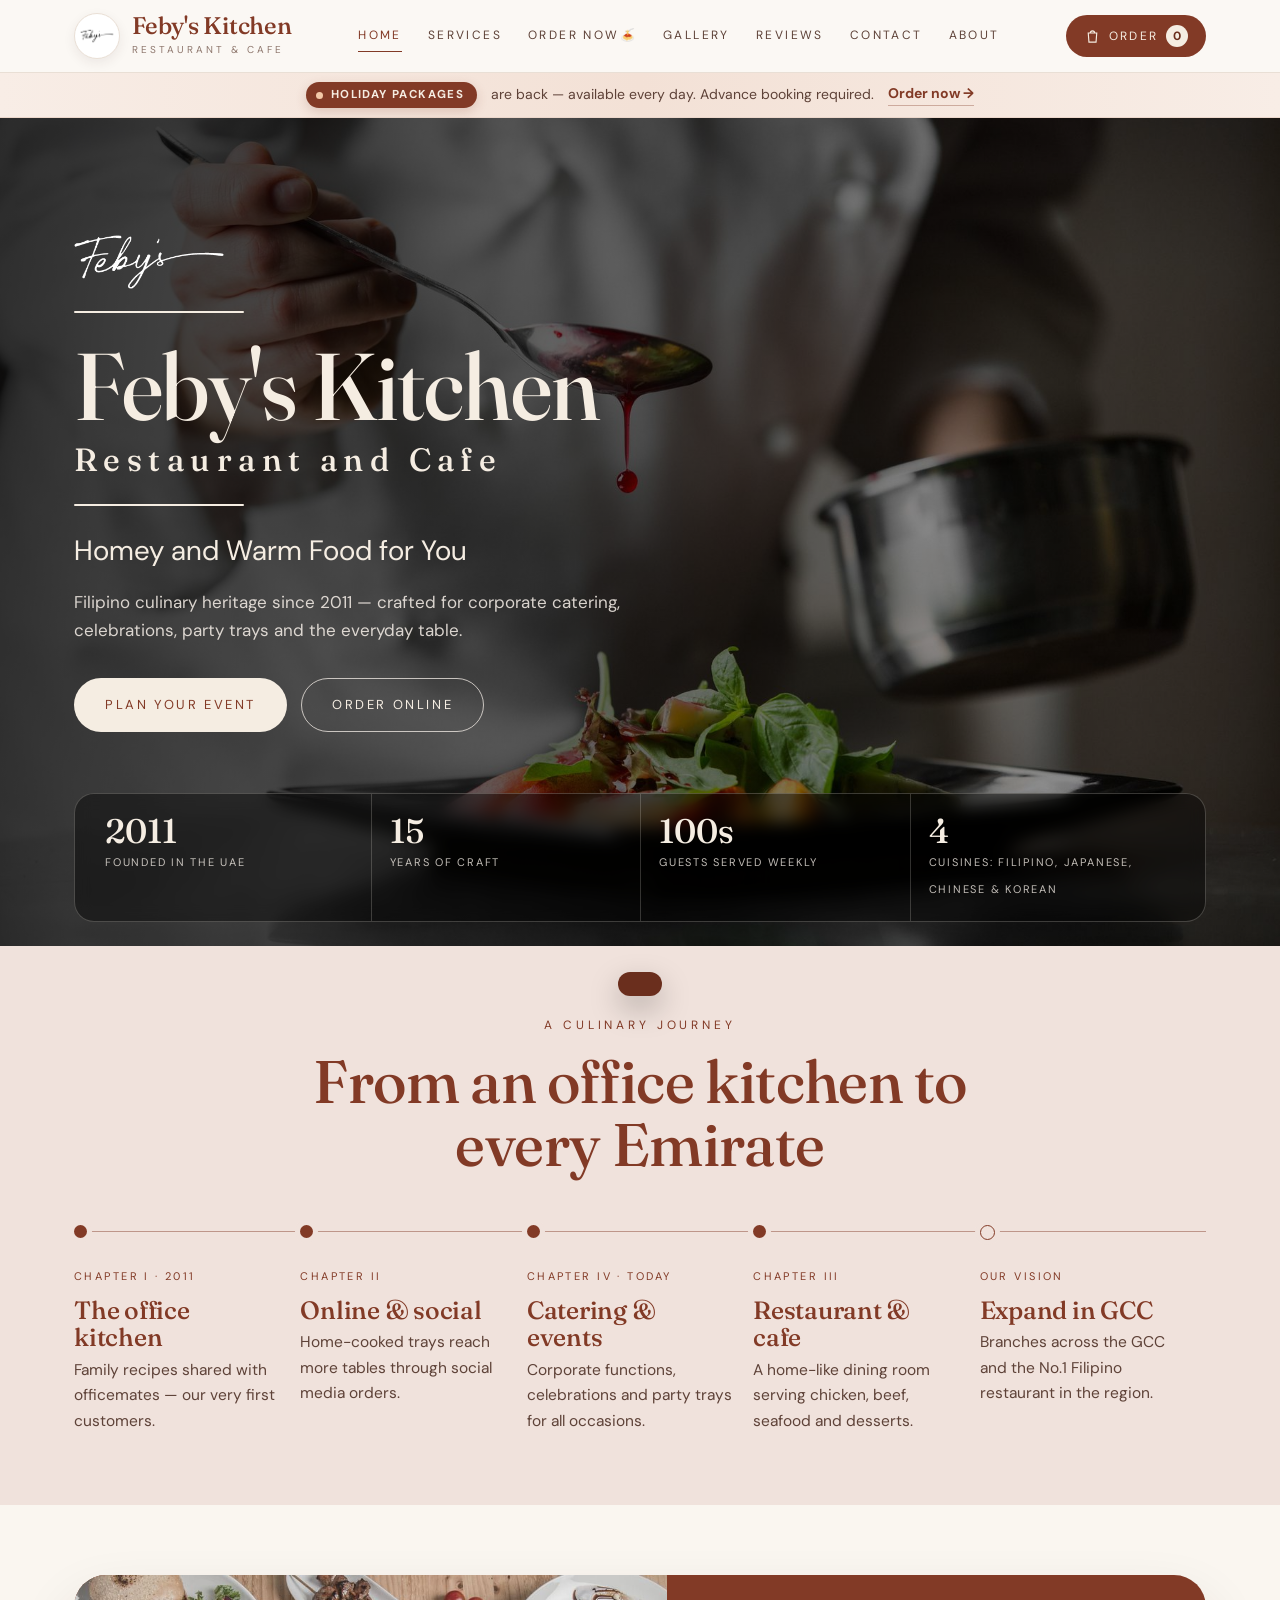
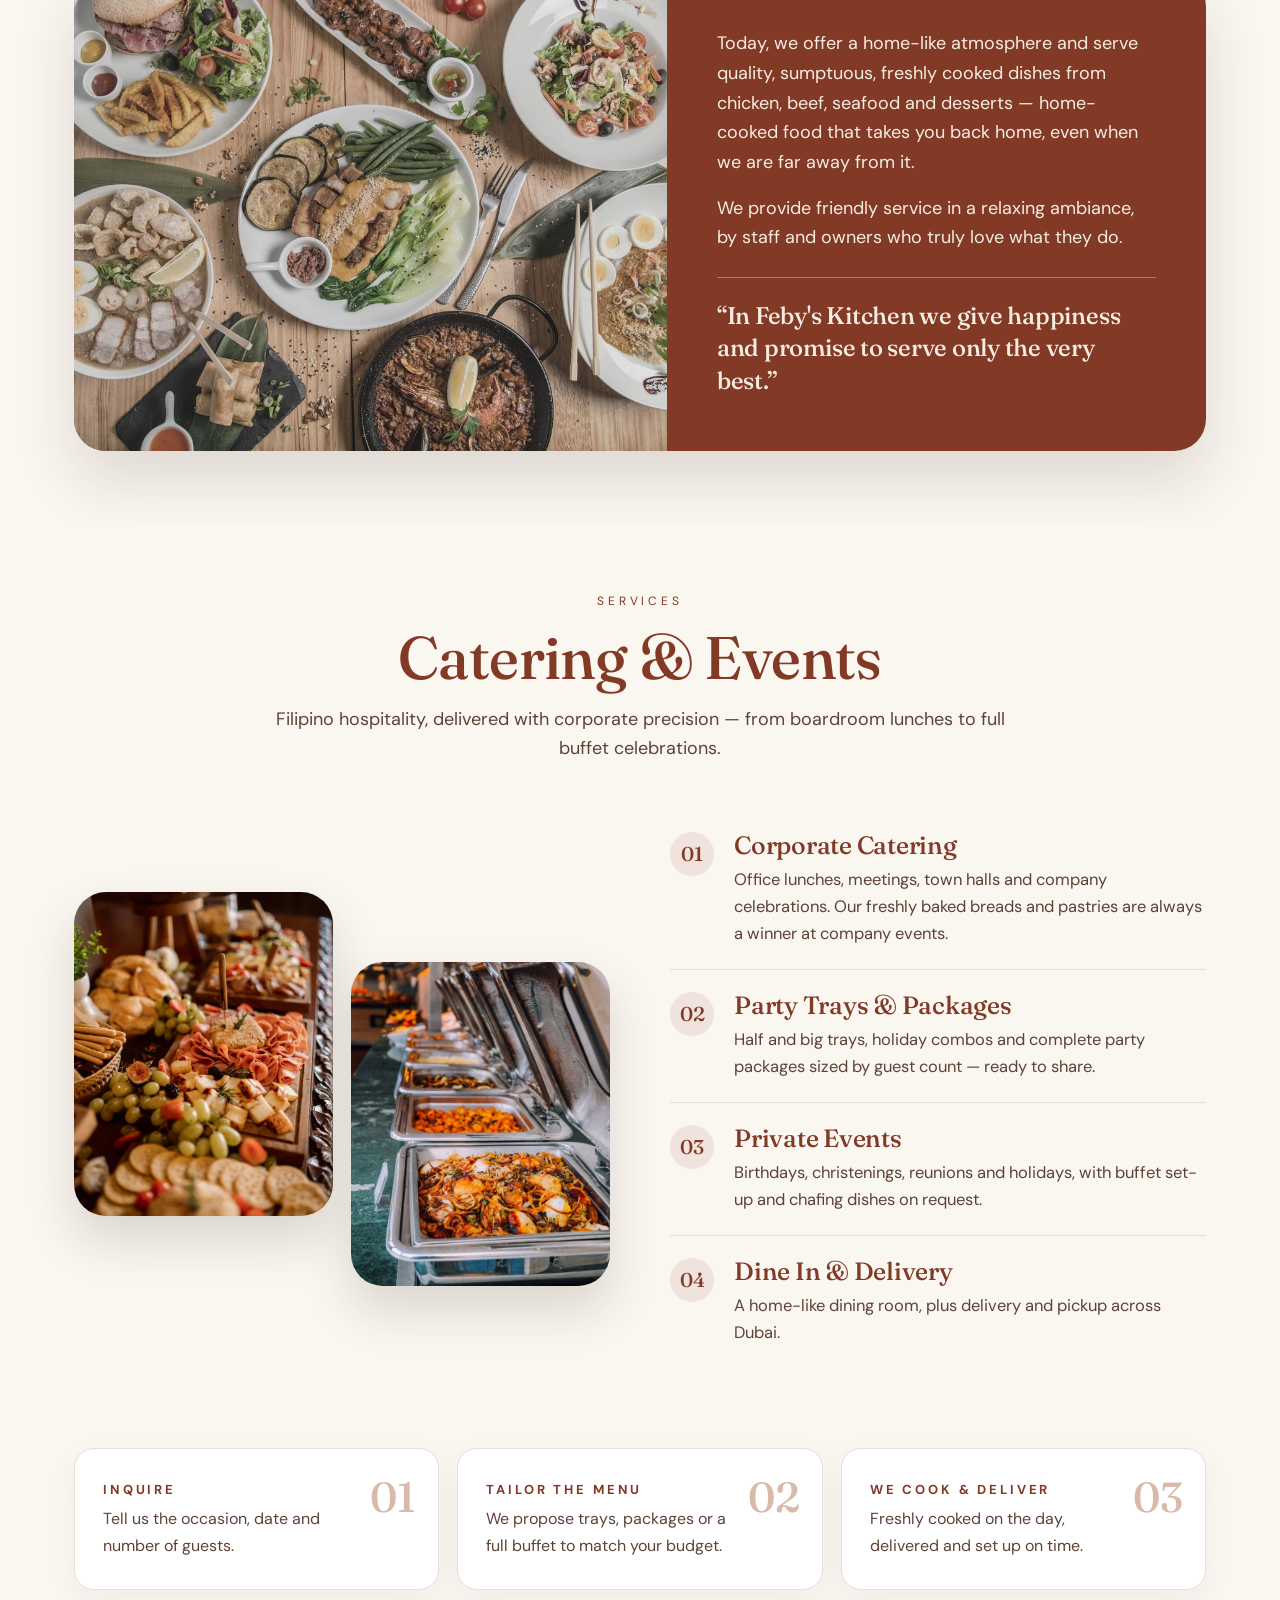
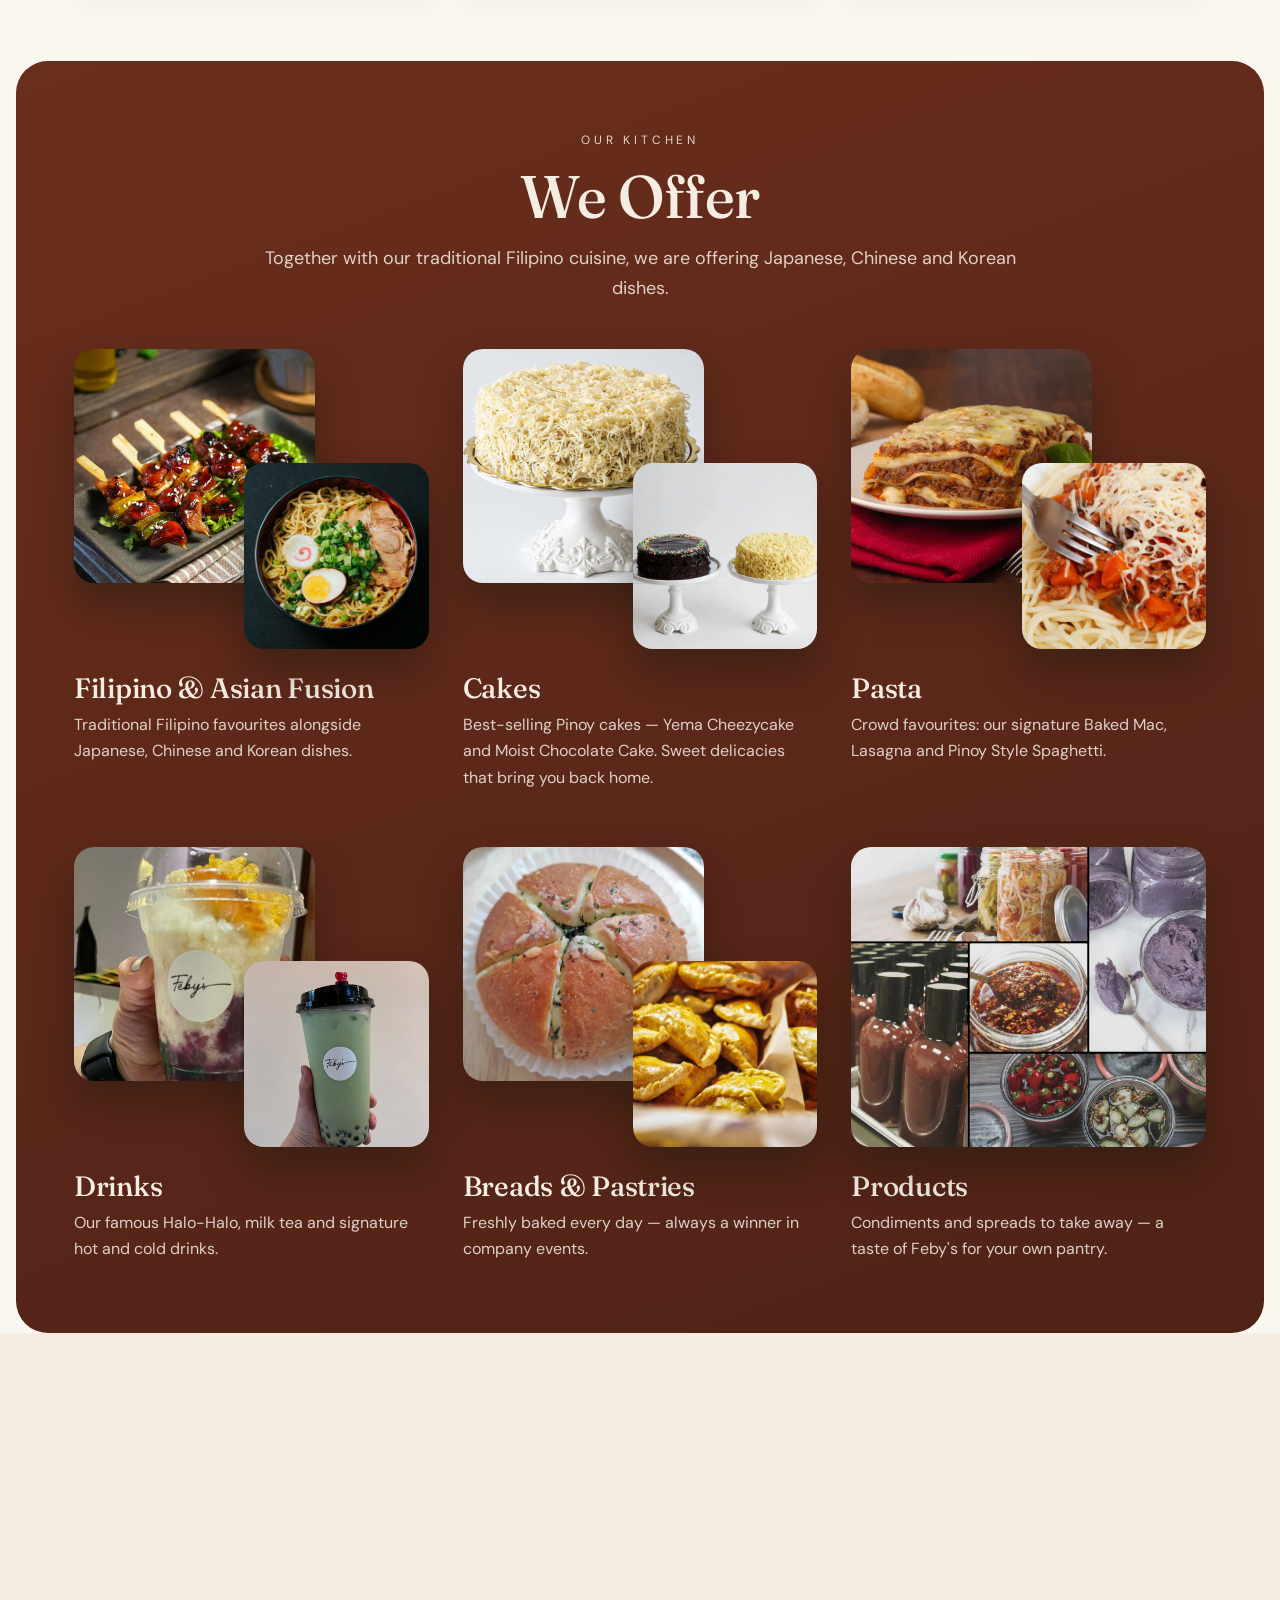
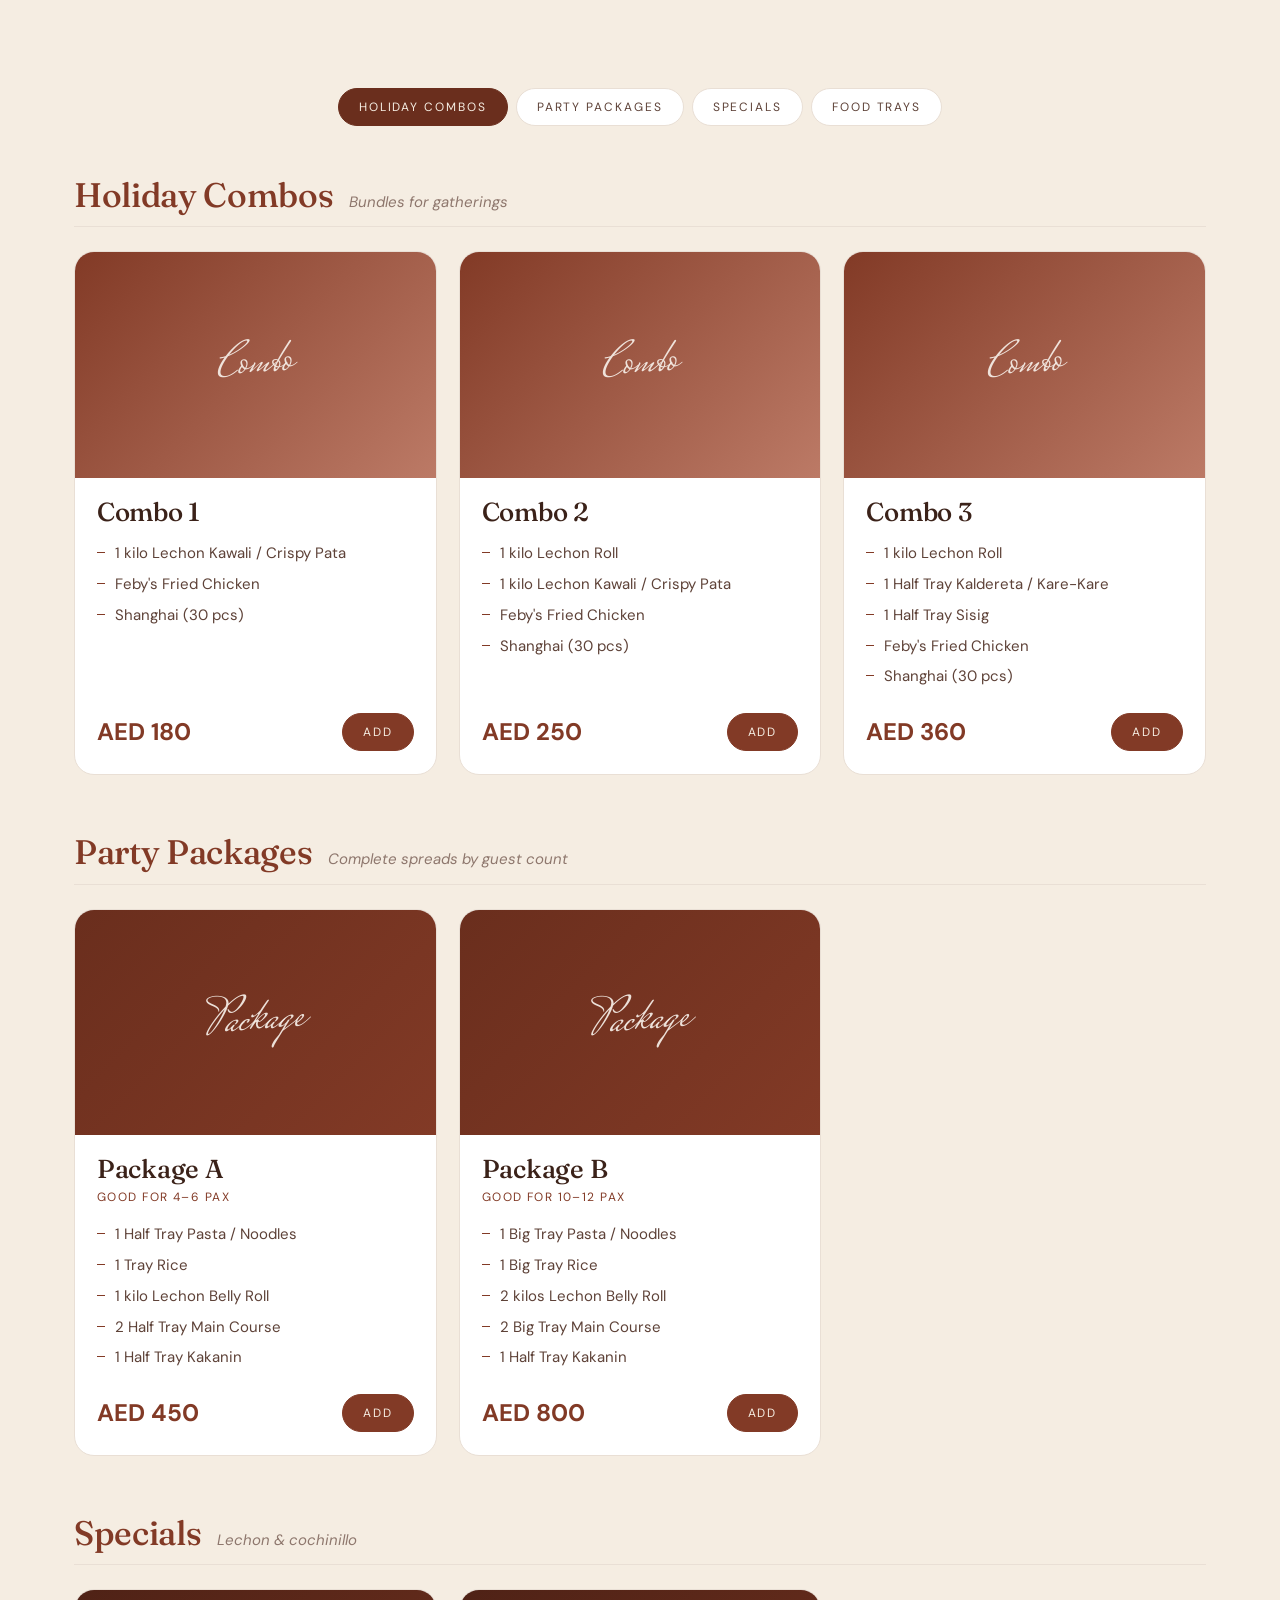
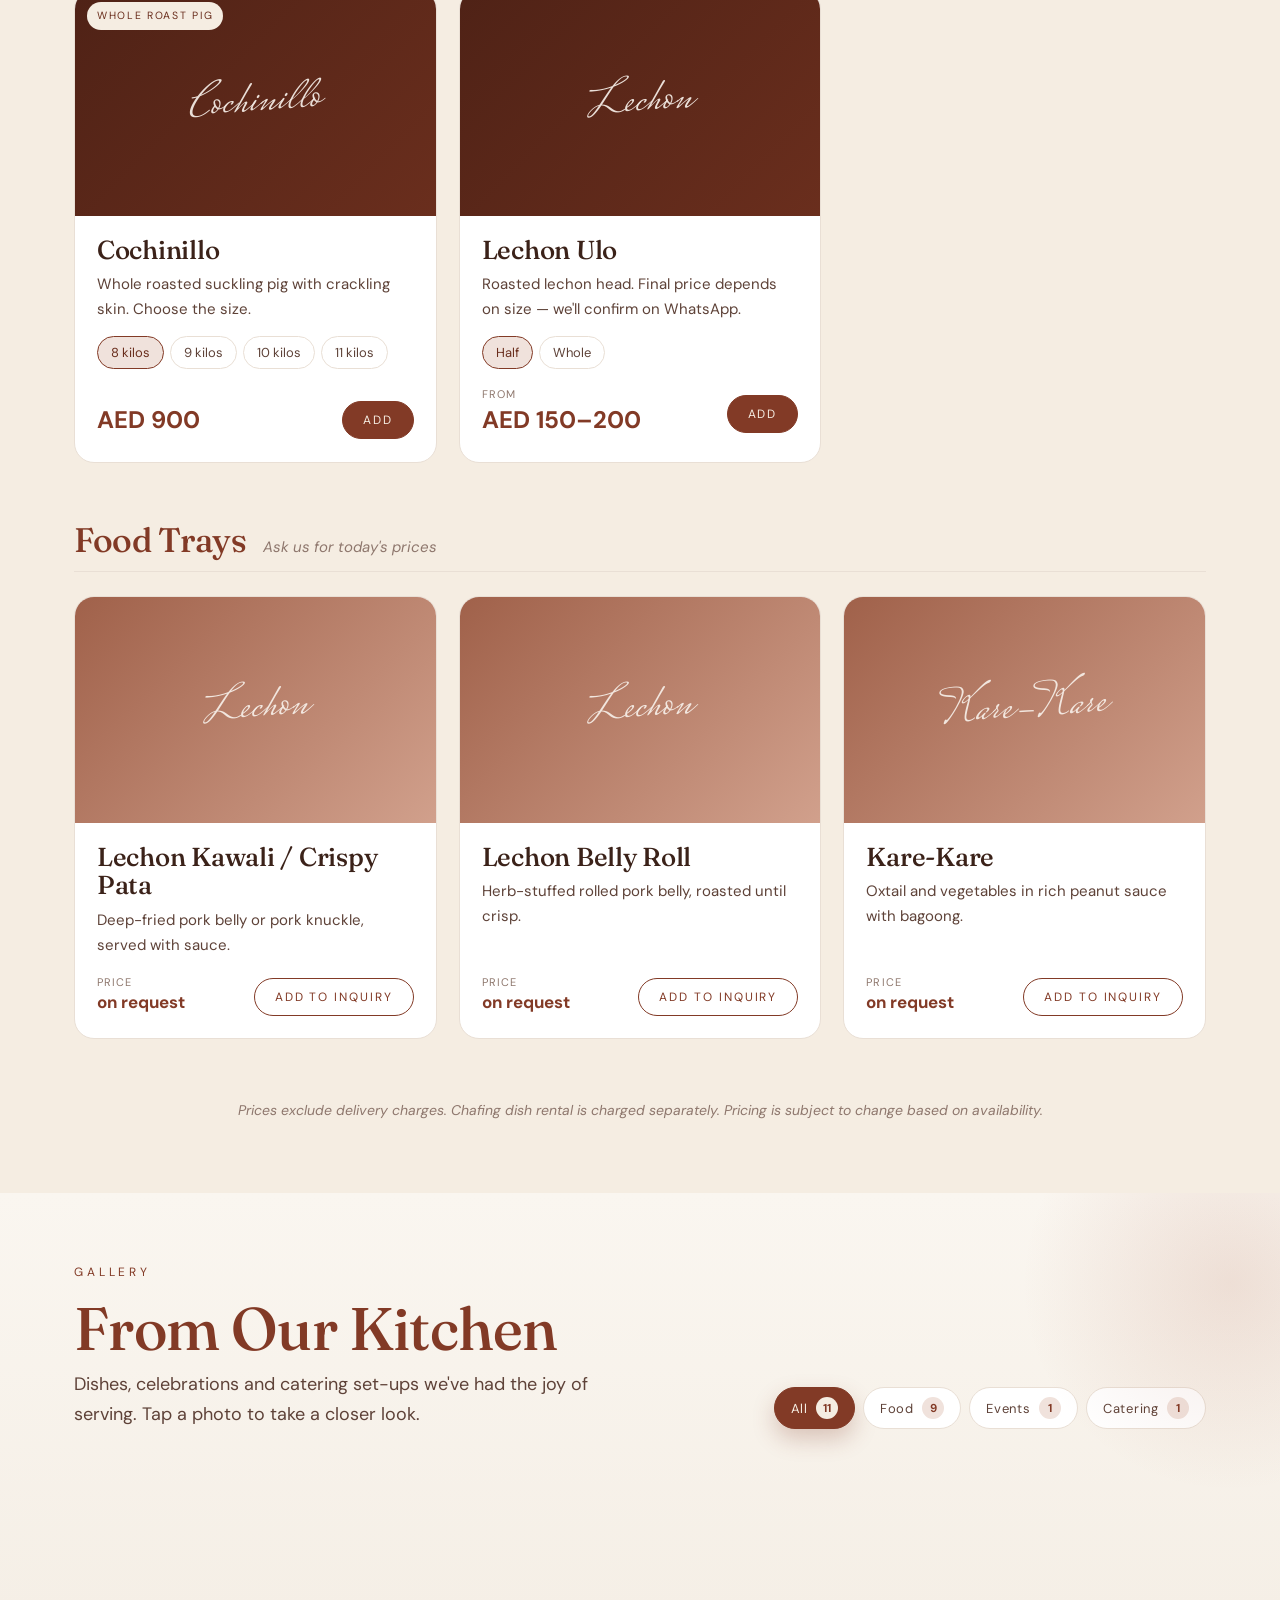
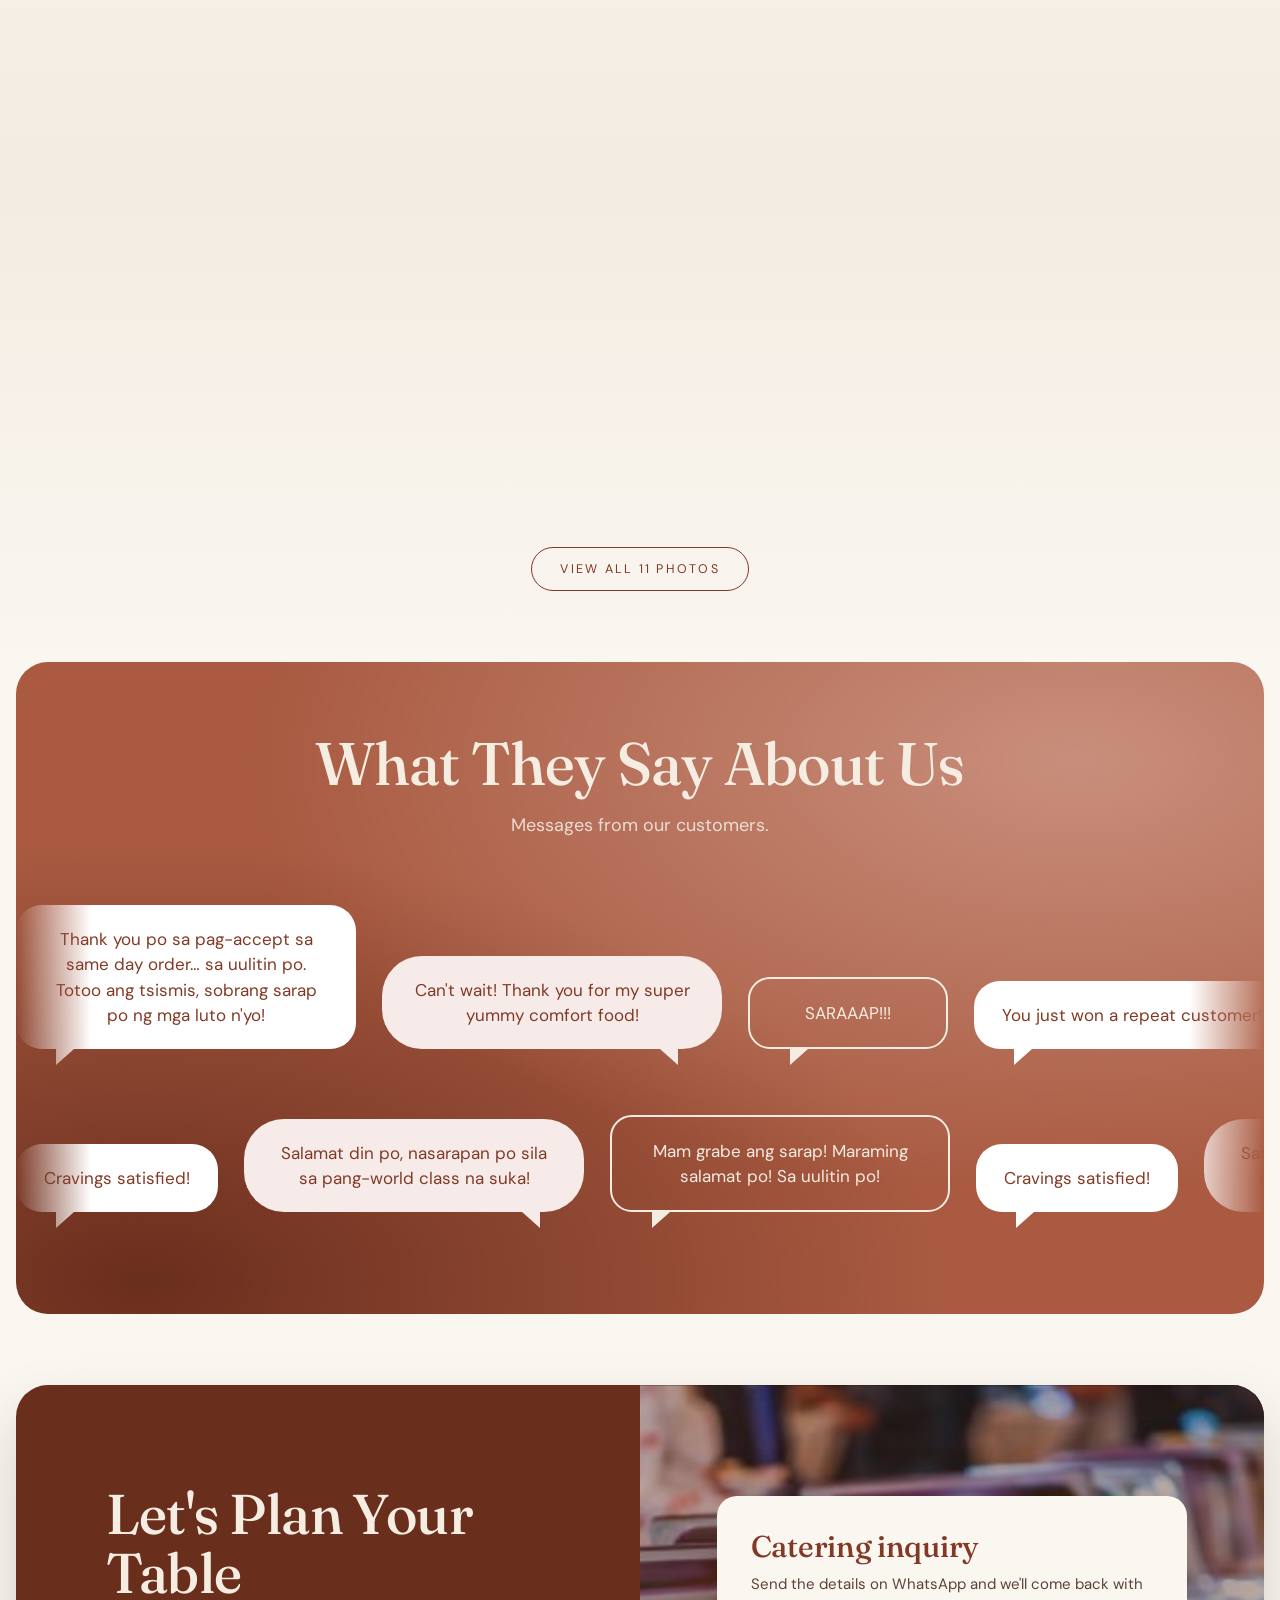
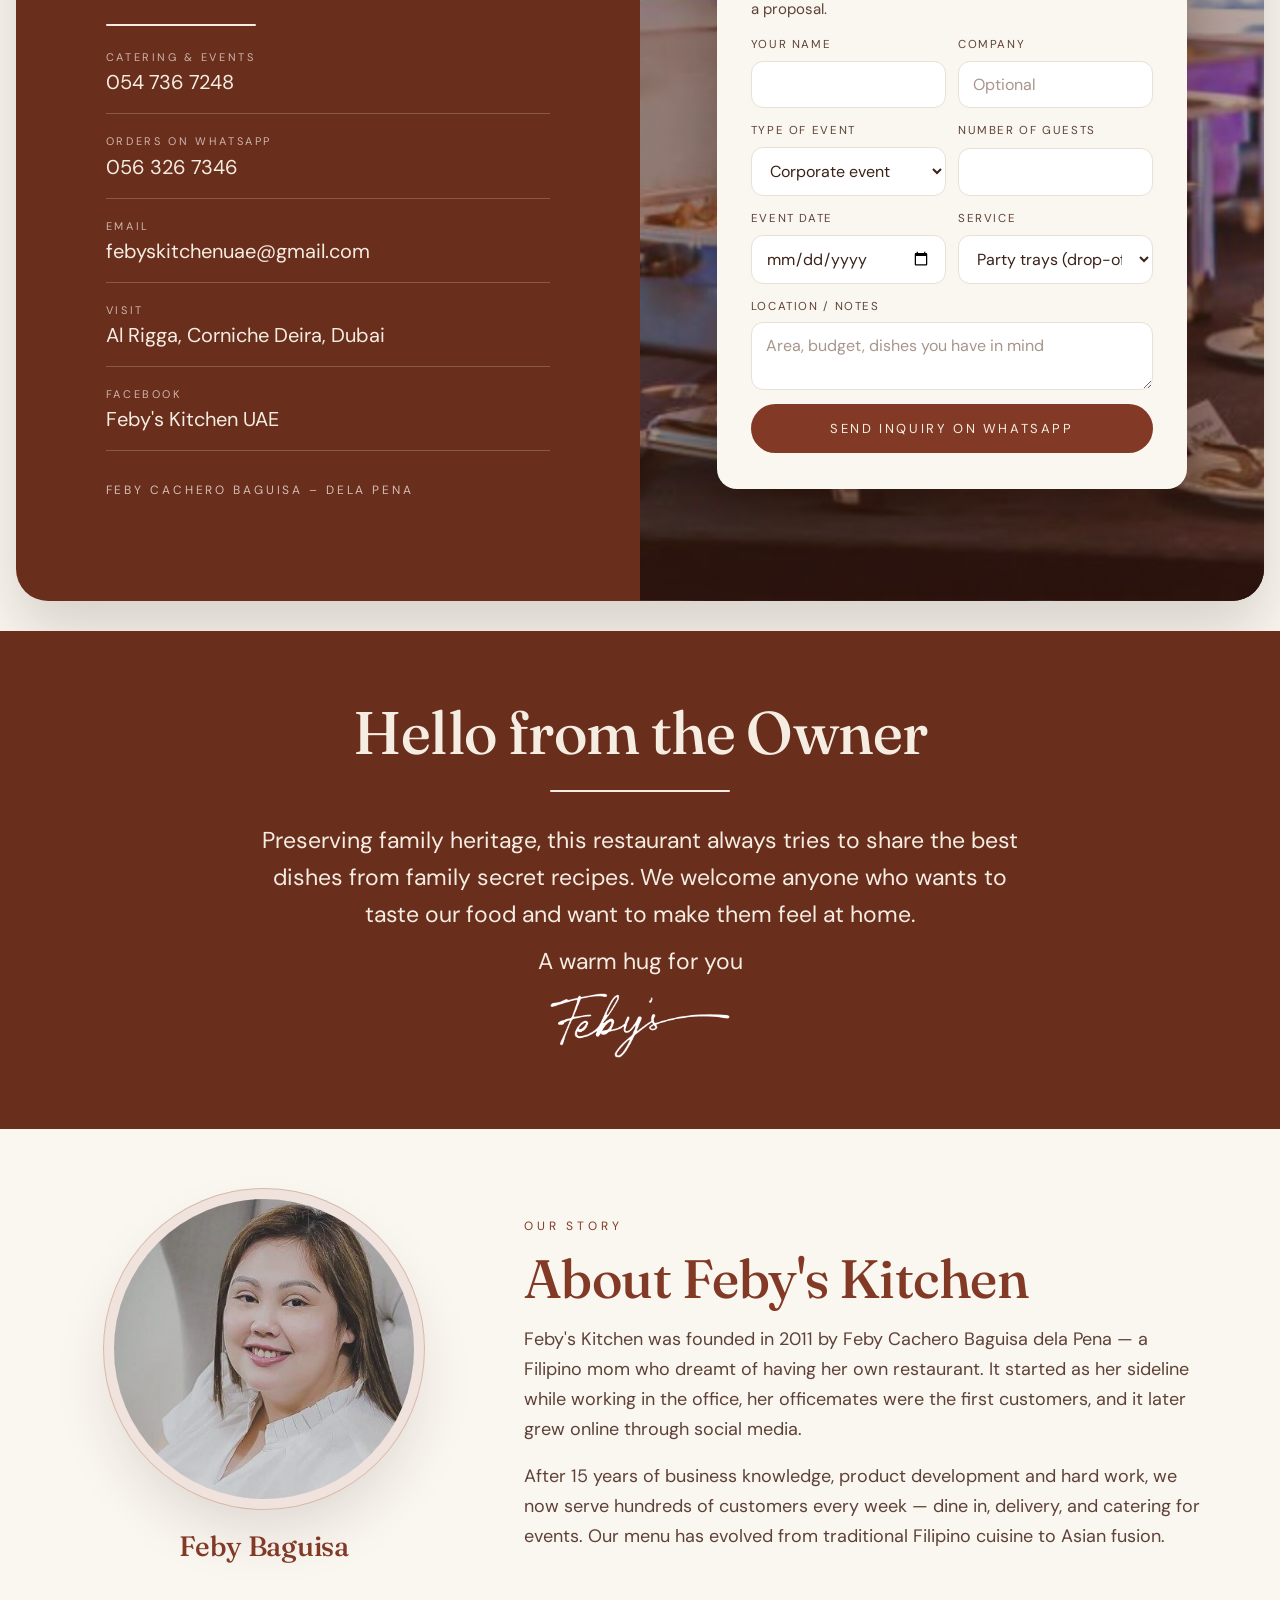
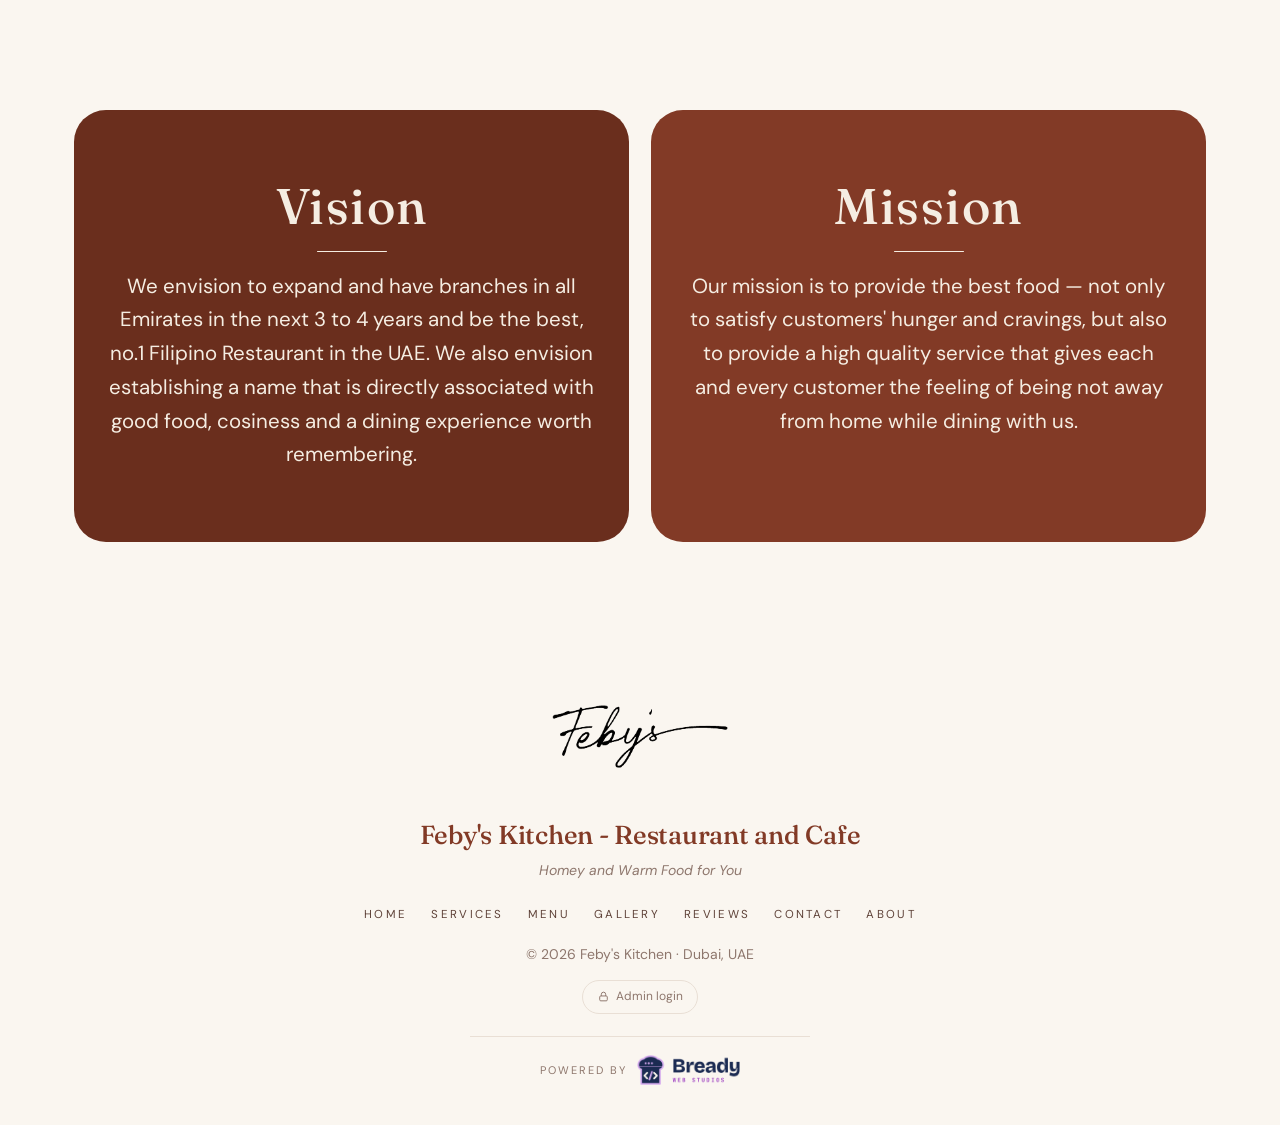
==== index.html @ 4153440d "Admin: WhatsApp numbers card — set where orders and catering inquiries are sent (with Test buttons) " ====
<!doctype html>
<html lang="en">
<head>
<meta charset="utf-8">
<meta name="viewport" content="width=device-width, initial-scale=1">
<meta name="color-scheme" content="only light">
<meta name="theme-color" content="#823a26">
<title>Feby's Kitchen - Restaurant and Cafe · Filipino Catering, Party Trays &amp; Events</title>
<meta name="description" content="Feby's Kitchen - Restaurant and Cafe, Dubai — Filipino cuisine since 2011. Corporate catering, party trays and events, cakes, pastries and drinks. Order online through WhatsApp.">
<link rel="preconnect" href="https://fonts.googleapis.com">
<link rel="preconnect" href="https://fonts.gstatic.com" crossorigin>
<link href="https://fonts.googleapis.com/css2?family=Fraunces:ital,opsz,wght@0,9..144,400;0,9..144,500;0,9..144,600;1,9..144,500&family=DM+Sans:ital,wght@0,400;0,500;0,700;1,400&family=Mrs+Saint+Delafield&display=swap" rel="stylesheet">
<link rel="stylesheet" href="styles.css">
<!-- Site switch: turn "Under construction" on/off in site-config.js -->
<script src="site-config.js"></script>
<script>
(function(){
  var cfg = window.FEBYS_SITE || {}, key = "febys_preview";
  try{
    var q = new URLSearchParams(location.search).get("preview");
    if(q && q === cfg.PREVIEW_KEY) sessionStorage.setItem(key, "1");
    if(q === "off") sessionStorage.removeItem(key);
    var preview = sessionStorage.getItem(key) === "1";
  }catch(e){ var preview = false; }
  if(cfg.UNDER_CONSTRUCTION && !preview){
    document.documentElement.style.visibility = "hidden";
    location.replace("construction.html");
  }
})();
</script>
</head>
<body>

<header id="hdr">
  <div class="wrap nav">
    <a class="brand" href="#home" aria-label="Feby's — home">
      <img class="mark" src="media/logo.jpg" alt="">
      <div><b>Feby's Kitchen</b><small>Restaurant &amp; Cafe</small></div>
    </a>
    <nav class="nav-links" id="navLinks" aria-label="Main">
      <a href="#home">Home</a>
      <a href="#services">Services</a> 
      <a href="#order">Order Now🍝</a>
      <a href="#gallery">Gallery</a>
      <a href="#reviews">Reviews</a>
      <a href="#contact">Contact</a>
      <a href="#about">About</a>
    </nav>
    <div class="nav-end">
      <button class="cart-btn" id="openCart" aria-label="Open your order">
        <svg width="17" height="17" viewBox="0 0 24 24" fill="none" stroke="currentColor" stroke-width="1.6"><path d="M6 7h12l-1 13H7L6 7Z"/><path d="M9 7a3 3 0 0 1 6 0"/></svg>
        <span class="lbl">Order</span> <span class="count" id="cartCount">0</span>
      </button>
      <button class="burger" id="burger" aria-label="Menu" aria-expanded="false"><span></span><span></span></button>
    </div>
  </div>
</header>

<div class="notice" id="notice">
  <div class="wrap">
    <b class="n-tag"><i aria-hidden="true"></i><span id="noticeTitle">Holiday Packages</span></b>
    <span class="n-text" id="noticeText">are back — available every day. Advance booking required.</span>
    <a class="n-link" href="#order">Order now <span aria-hidden="true">→</span></a>
  </div>
</div>

<!-- ============ HOME ============ -->
<section class="hero" id="home">
  <div class="hero-photo" aria-hidden="true">
    <video class="hero-video" autoplay muted loop playsinline preload="metadata" poster="media/hero-chef.jpg" tabindex="-1">
      <source src="media/1023-optimized.mp4" type="video/mp4">
    </video>
  </div>
  <div class="wrap hero-in">
    <img class="hero-logo reveal" src="media/logo-cream-trim.png" alt="Feby's logo" width="1077" height="388">
    <span class="rule reveal"></span>
    <h1 class="reveal">Feby's Kitchen<span class="hero-title-sub">Restaurant and Cafe</span></h1>
    <span class="rule reveal"></span>
    <p class="tagline reveal">Homey and Warm Food for You</p>
    <p class="hero-sub reveal">Filipino culinary heritage since 2011 — crafted for corporate catering, celebrations, party trays and the everyday table.</p>
    <div class="hero-cta reveal">
      <a class="btn btn-cream" href="#plan">Plan your event</a>
      <a class="btn btn-line" href="#order">Order online</a>
    </div>
  </div>
  <div class="hero-strip">
    <div class="wrap strip-in">
      <div><b>2011</b><span>Founded in the UAE</span></div>
      <div><b>15</b><span>Years of craft</span></div>
      <div><b>100s</b><span>Guests served weekly</span></div>
      <div><b>4</b><span>Cuisines: Filipino, Japanese, Chinese &amp; Korean</span></div>
    </div>
  </div>
</section>

<div class="journey">
  <div class="wrap">
    <div class="sec-head reveal"><div class="eyebrow">A culinary journey</div><h2 class="display dark">From an office kitchen to every Emirate</h2></div>
    <ol class="timeline">
      <li class="reveal"><span>Chapter I · 2011</span><h3>The office kitchen</h3><p>Family recipes shared with officemates — our very first customers.</p></li>
      <li class="reveal"><span>Chapter II</span><h3>Online &amp; social</h3><p>Home-cooked trays reach more tables through social media orders.</p></li>
      <li class="reveal"><span>Chapter IV · Today</span><h3>Catering &amp; events</h3><p>Corporate functions, celebrations and party trays for all occasions.</p></li>
      <li class="reveal"><span>Chapter III</span><h3>Restaurant &amp; cafe</h3><p>A home-like dining room serving chicken, beef, seafood and desserts.</p></li>      
      <li class="reveal next"><span>Our vision</span><h3>Expand in GCC</h3><p>Branches across the GCC and the No.1 Filipino restaurant in the region.</p></li>
    </ol>
  </div>
</div>

<div class="spread">
  <div class="wrap spread-grid">
    <img class="reveal" src="media/spread.jpg" alt="A table of Feby's dishes" loading="lazy">
    <div class="reveal">
      <p>Today, we offer a home-like atmosphere and serve quality, sumptuous, freshly cooked dishes from chicken, beef, seafood and desserts — home-cooked food that takes you back home, even when we are far away from it.</p>
      <p>We provide friendly service in a relaxing ambiance, by staff and owners who truly love what they do.</p>
      <p class="promise">“In Feby's Kitchen we give happiness and promise to serve only the very best.”</p>
    </div>
  </div>
</div>

<!-- ============ SERVICES & MENU ============ -->
<section class="services" id="services">
  <div class="wrap">
    <div class="sec-head reveal"><div class="eyebrow">Services</div><h2 class="display dark">Catering &amp; Events</h2>
      <p>Filipino hospitality, delivered with corporate precision — from boardroom lunches to full buffet celebrations.</p></div>

    <div class="svc-feature">
      <div class="svc-photos reveal">
        <img src="media/grazing.jpg" alt="Grazing table set up for an event" loading="lazy">
        <img src="media/chafing.jpg" alt="Buffet line in chafing dishes" loading="lazy">
      </div>
      <div class="svc-list">
        <article class="reveal"><span>01</span><div><h3>Corporate Catering</h3><p>Office lunches, meetings, town halls and company celebrations. Our freshly baked breads and pastries are always a winner at company events.</p></div></article>
        <article class="reveal"><span>02</span><div><h3>Party Trays &amp; Packages</h3><p>Half and big trays, holiday combos and complete party packages sized by guest count — ready to share.</p></div></article>
        <article class="reveal"><span>03</span><div><h3>Private Events</h3><p>Birthdays, christenings, reunions and holidays, with buffet set-up and chafing dishes on request.</p></div></article>
        <article class="reveal"><span>04</span><div><h3>Dine In &amp; Delivery</h3><p>A home-like dining room, plus delivery and pickup across Dubai.</p></div></article>
      </div>
    </div>

    <ol class="steps reveal" aria-label="How catering works">
      <li><b>Inquire</b><span>Tell us the occasion, date and number of guests.</span></li>
      <li><b>Tailor the menu</b><span>We propose trays, packages or a full buffet to match your budget.</span></li>
      <li><b>We cook &amp; deliver</b><span>Freshly cooked on the day, delivered and set up on time.</span></li>
    </ol>
  </div>

  <div class="kitchen">
    <div class="wrap">
      <div class="sec-head reveal"><div class="eyebrow light">Our kitchen</div><h2 class="display">We Offer</h2>
        <p>Together with our traditional Filipino cuisine, we are offering Japanese, Chinese and Korean dishes.</p></div>
      <div class="collections">
        <article class="col reveal">
          <div class="col-pics"><img src="media/yakitori.jpg" alt="Grilled skewers" loading="lazy"><img src="media/ramen.jpg" alt="Ramen" loading="lazy"></div>
          <h3>Filipino &amp; Asian Fusion</h3><p>Traditional Filipino favourites alongside Japanese, Chinese and Korean dishes.</p>
        </article>
        <article class="col reveal">
          <div class="col-pics"><img src="media/yema-cake.jpg" alt="Yema Cheezycake" loading="lazy"><img src="media/cakes.jpg" alt="Moist chocolate cake" loading="lazy"></div>
          <h3>Cakes</h3><p>Best-selling Pinoy cakes — Yema Cheezycake and Moist Chocolate Cake. Sweet delicacies that bring you back home.</p>
        </article>
        <article class="col reveal">
          <div class="col-pics"><img src="media/lasagna.jpg" alt="Lasagna" loading="lazy"><img src="media/spaghetti.jpg" alt="Pinoy-style spaghetti" loading="lazy"></div>
          <h3>Pasta</h3><p>Crowd favourites: our signature Baked Mac, Lasagna and Pinoy Style Spaghetti.</p>
        </article>
        <article class="col reveal">
          <div class="col-pics"><img src="media/halo-halo.jpg" alt="Halo-halo" loading="lazy"><img src="media/matcha.jpg" alt="Matcha milk tea" loading="lazy"></div>
          <h3>Drinks</h3><p>Our famous Halo-Halo, milk tea and signature hot and cold drinks.</p>
        </article>
        <article class="col reveal">
          <div class="col-pics"><img src="media/cheese-bread.jpg" alt="Cheese garlic bread" loading="lazy"><img src="media/empanada.jpg" alt="Empanada" loading="lazy"></div>
          <h3>Breads &amp; Pastries</h3><p>Freshly baked every day — always a winner in company events.</p>
        </article>
        <article class="col reveal">
          <div class="col-pics one"><img src="media/products.jpg" alt="Condiments and spreads in jars" loading="lazy"></div>
          <h3>Products</h3><p>Condiments and spreads to take away — a taste of Feby's for your own pantry.</p>
        </article>
      </div>
    </div>
  </div>

  <div class="order" id="order">
    <div class="wrap">
      <div class="sec-head reveal"><div class="eyebrow">Menu · Order online</div><h2 class="display dark">Order through WhatsApp</h2>
        <p>Choose your trays and packages, add them to your order, then send it to us on WhatsApp. We confirm availability, delivery fee and the final total there.</p></div>
      <ol class="how reveal">
        <li><b>1</b>Add dishes to your order</li>
        <li><b>2</b>Enter your details &amp; date</li>
        <li><b>3</b>Send on WhatsApp — we confirm</li>
      </ol>
      <div class="tabs" id="tabs"></div>
      <div id="menuRoot"></div>
      <p class="fine" id="footnote">Prices exclude delivery charges. Chafing dish rental is charged separately. Pricing is subject to change based on availability.</p>
    </div>
  </div>
</section>

<!-- ============ GALLERY ============ -->
<section class="gallery" id="gallery" aria-label="Photo gallery">
  <div class="wrap">
    <div class="g-head">
      <div class="sec-head reveal"><div class="eyebrow">Gallery</div><h2 class="display dark">From Our Kitchen</h2><p>Dishes, celebrations and catering set-ups we've had the joy of serving. Tap a photo to take a closer look.</p></div>
      <div class="g-filters reveal" id="gFilters" role="tablist" aria-label="Filter photos"></div>
    </div>
    <div class="g-grid" id="gGrid" aria-live="polite"></div>
    <div class="g-actions"><button class="g-more-btn hidden" id="gMore" type="button">View all photos</button></div>
  </div>
</section>

<div class="lightbox hidden" id="lightbox" role="dialog" aria-modal="true" aria-label="Photo viewer">
  <span class="lb-count" id="lbCount"></span>
  <button class="lb-x" id="lbClose" aria-label="Close">×</button>
  <button class="lb-nav lb-prev" id="lbPrev" aria-label="Previous photo">‹</button>
  <figure><img id="lbImg" alt=""><figcaption id="lbCap"></figcaption></figure>
  <button class="lb-nav lb-next" id="lbNext" aria-label="Next photo">›</button>
</div>

<!-- ============ REVIEWS ============ -->
<section class="reviews" id="reviews" aria-label="Customer reviews">
  <div class="wrap">
    <div class="sec-head reveal"><h2 class="display">What They Say About Us</h2><p>Messages from our customers.</p></div>
  </div>
  <div class="rv-lane"><div class="rv-track" id="rvTrack"></div></div>
  <div class="rv-lane rv-lane2"><div class="rv-track rev" id="rvTrack2"></div></div>
  <p class="rv-note hidden" id="rvNote">Some reviews shown are samples.</p>
</section>

<!-- ============ CONTACT ============ -->
<section class="contact" id="contact">
  <div class="contact-grid">
    <div class="contact-info">
      <h2 class="display reveal">Let's Plan Your Table</h2>
      <span class="rule light"></span>
      <ul class="c-list reveal">
        <li><small>Catering &amp; events</small><a id="cateringLink" href="tel:+971547367248">054 736 7248</a></li>
        <li><small>Orders on WhatsApp</small><a id="waLink" href="https://wa.me/971563267346" target="_blank" rel="noopener">056 326 7346</a></li>
        <li><small>Email</small><a href="mailto:febyskitchenuae@gmail.com">febyskitchenuae@gmail.com</a></li>
        <li><small>Visit</small><a href="https://maps.google.com/?q=Al+Rigga+Corniche+Deira+Dubai" target="_blank" rel="noopener">Al Rigga, Corniche Deira, Dubai</a></li>
        <li><small>Facebook</small><a href="https://www.facebook.com/febyskitchenuae" target="_blank" rel="noopener">Feby's Kitchen UAE</a></li>
      </ul>
      <div class="owner">Feby Cachero Baguisa – dela Pena</div>
    </div>
    <div class="plan" id="plan">
      <form class="plan-form reveal" id="planForm" novalidate>
        <h3>Catering inquiry</h3>
        <p>Send the details on WhatsApp and we'll come back with a proposal.</p>
        <div class="row2">
          <label>Your name<input name="name" required autocomplete="name"></label>
          <label>Company<input name="company" autocomplete="organization" placeholder="Optional"></label>
        </div>
        <div class="row2">
          <label>Type of event
            <select name="type">
              <option>Corporate event</option><option>Office lunch / meeting</option><option>Birthday</option>
              <option>Wedding / anniversary</option><option>Christening</option><option>Holiday party</option><option>Other</option>
            </select></label>
          <label>Number of guests<input name="guests" type="number" min="1" max="2000" inputmode="numeric" required></label>
        </div>
        <div class="row2">
          <label>Event date<input name="date" type="date" required id="planDate"></label>
          <label>Service
            <select name="service"><option>Party trays (drop-off)</option><option>Buffet with chafing dishes</option><option>Packed meals</option><option>Not sure yet</option></select></label>
        </div>
        <label>Location / notes<textarea name="notes" rows="2" placeholder="Area, budget, dishes you have in mind"></textarea></label>
        <button class="btn btn-rust full" type="submit">Send inquiry on WhatsApp</button>
      </form>
    </div>
  </div>
</section>

<!-- ============ ABOUT ============ -->
<section class="about" id="about">
  <div class="letter">
    <div class="wrap narrow reveal">
      <h2 class="display">Hello from the Owner</h2>
      <span class="rule light"></span>
      <p>Preserving family heritage, this restaurant always tries to share the best dishes from family secret recipes. We welcome anyone who wants to taste our food and want to make them feel at home.</p>
      <p>A warm hug for you</p>
      <img class="sign" src="media/logo-cream-trim.png" alt="Feby's logo" width="1077" height="388" loading="lazy">
    </div>
  </div>

  <div class="founder">
    <div class="wrap founder-grid">
      <figure class="reveal">
        <img src="media/feby.jpg" alt="Feby Baguisa, founder of Feby's Kitchen" loading="lazy">
        <figcaption>Feby Baguisa</figcaption>
      </figure>
      <div class="reveal">
        <div class="eyebrow">Our story</div>
        <h2 class="display dark">About Feby's Kitchen</h2>
        <p>Feby's Kitchen was founded in 2011 by Feby Cachero Baguisa dela Pena — a Filipino mom who dreamt of having her own restaurant. It started as her sideline while working in the office, her officemates were the first customers, and it later grew online through social media.</p>
        <p>After 15 years of business knowledge, product development and hard work, we now serve hundreds of customers every week — dine in, delivery, and catering for events. Our menu has evolved from traditional Filipino cuisine to Asian fusion.</p>
      </div>
    </div>
  </div>

</section>

<div class="vm">
  <div class="vm-col vm-dark reveal">
    <h3 class="display">Vision</h3><span class="rule light short"></span>
    <p>We envision to expand and have branches in all Emirates in the next 3 to 4 years and be the best, no.1 Filipino Restaurant in the UAE. We also envision establishing a name that is directly associated with good food, cosiness and a dining experience worth remembering.</p>
  </div>
  <div class="vm-col vm-light reveal">
    <h3 class="display dark">Mission</h3><span class="rule short"></span>
    <p>Our mission is to provide the best food — not only to satisfy customers' hunger and cravings, but also to provide a high quality service that gives each and every customer the feeling of being not away from home while dining with us.</p>
  </div>
</div>

<footer>
  <div class="wrap foot-in">
    <img class="f-logo" src="media/logo_trns.png" alt="Feby's logo" >
    <div class="f-name">Feby's Kitchen - Restaurant and Cafe</div>
    <div class="f-tag">Homey and Warm Food for You</div>
    <nav class="f-nav" aria-label="Footer"><a href="#home">Home</a><a href="#services">Services</a><a href="#order">Menu</a><a href="#gallery">Gallery</a><a href="#reviews">Reviews</a><a href="#contact">Contact</a><a href="#about">About</a></nav>
    <div class="copyright">© <span id="yr"></span> Feby's Kitchen · Dubai, UAE</div>
    <a class="admin-link" href="admin.html" target="_blank" rel="nofollow noopener"><svg viewBox="0 0 24 24"><rect x="5" y="11" width="14" height="9" rx="2"/><path d="M8 11V8a4 4 0 0 1 8 0v3"/></svg>Admin login</a>
    <div class="powered"><span>Powered by</span><a href="https://breadywebstudio.vercel.app/" target="_blank" rel="noopener" title="Bready Web Studios"><img src="media/bready-web-studios.png" alt="Bready Web Studios" width="104" height="30"></a></div>
  </div>
</footer>

<div class="overlay" id="overlay"></div>
<aside class="drawer" id="drawer" aria-label="Your order">
  <div class="dh"><h3 id="dTitle">Your order</h3><button class="x" id="closeCart" aria-label="Close">×</button></div>
  <div class="db" id="dBody"></div>
  <div class="df" id="dFoot"></div>
</aside>
<div class="toast" id="toast"></div>

<script src="script.js"></script>
</body>
</html>
---- styles.css ----
/* =========================================================
   Feby's Restaurant and Cafe — styles
   Look & feel follows the Feby's Company Profile 2026:
   rust brown, warm cream, dusty rose; hairline display type.
   ========================================================= */
:root{
  --rust:#823a26;        /* main brand colour from the profile */
  --rust-d:#6a2e1d;
  --rust-dd:#4f2216;
  --rose:#a95a41;        /* warm rust accent */
  --rose-l:#e9d3cb;
  --blush:#f6ebe9;
  --cream:#f5ede2;
  --paper:#faf6f0;
  --ink:#3b2219;
  --ink-2:#5e4238;
  --muted:#8e776d;
  --line:#e9dfd5;
  --espresso:#6a2e1d;    /* dark rust surface */
  --espresso-2:#4f2216;
  --olive:#823a26;       /* primary rust accent */
  --olive-d:#6a2e1d;
  --sage:#f0e2dc;        /* soft rust tint */
  --sand:#f3ece2;
  --section-space:clamp(48px,5.5vw,72px);
  --r-sm:12px; --r:20px; --r-lg:32px;
  --display:"Fraunces", Georgia, serif;
  --serif:"DM Sans", "Helvetica Neue", Arial, sans-serif;
  --sans:"DM Sans", "Helvetica Neue", Arial, sans-serif;
  --script:"Mrs Saint Delafield", cursive;
}
*{box-sizing:border-box;margin:0;padding:0}
:root{color-scheme:only light}
html{background:var(--paper);color:var(--ink);scroll-behavior:smooth;scroll-padding-top:76px}
input,select,textarea,button{color-scheme:light}
input,select,textarea{background-color:#fff;color:var(--ink);-webkit-text-fill-color:var(--ink)}
input::placeholder,textarea::placeholder{color:#a8958c;-webkit-text-fill-color:#a8958c;opacity:1}
body{font-family:var(--serif);font-variant-numeric:lining-nums;background:var(--paper);color:var(--ink);line-height:1.65;-webkit-font-smoothing:antialiased;overflow-x:hidden}
img{max-width:100%;display:block}
button{font-family:var(--sans);cursor:pointer}
a{color:inherit}
.wrap{max-width:1180px;margin:0 auto;padding:0 24px}
.narrow{max-width:860px}
.hidden{display:none!important}
.mark{display:block;object-fit:contain;border-radius:50%;background:#fff}

/* ---------- type helpers ---------- */
.display{font-family:var(--display);font-weight:500;text-transform:none;letter-spacing:-.01em;line-height:1.05;color:var(--cream);font-size:clamp(34px,5vw,60px)}
.display.dark{color:var(--rust)}
.eyebrow{font-family:var(--sans);font-size:12px;letter-spacing:.32em;text-transform:uppercase;color:var(--olive);margin-bottom:14px}
.eyebrow.light{color:var(--rose-l)}
.rule{display:block;width:150px;height:2px;border-radius:2px;background:var(--rust);margin:22px 0}
.rule.light{background:var(--cream)}
.rule.short{width:70px;height:1px;margin:18px auto}
.sec-head{text-align:center;margin:0 auto 46px;max-width:760px}
.sec-head p{color:var(--ink-2);margin-top:16px;font-size:18px}

/* ---------- buttons ---------- */
.btn{display:inline-flex;align-items:center;justify-content:center;gap:8px;padding:15px 30px;font-family:var(--sans);font-size:13px;letter-spacing:.2em;text-transform:uppercase;text-decoration:none;border:1px solid transparent;border-radius:999px;transition:background .25s,color .25s,border-color .25s,transform .25s,box-shadow .25s}
.btn:hover{transform:translateY(-2px);box-shadow:0 10px 24px rgba(58,42,32,.18)}
.btn-cream{background:var(--cream);color:var(--rust)}
.btn-cream:hover{background:#fff}
.btn-line{border-color:rgba(246,239,232,.75);color:var(--cream)}
.btn-line:hover{background:var(--cream);color:var(--rust)}
.btn-rust,.btn-dark{background:var(--rust);color:var(--cream)}
.btn-rust:hover,.btn-dark:hover{background:var(--rust-d)}
.full{width:100%}

/* ---------- header ---------- */
header{position:sticky;top:0;z-index:50;background:rgba(251,248,244,.95);backdrop-filter:blur(10px);border-bottom:1px solid var(--line)}
.nav{display:flex;align-items:center;justify-content:space-between;height:72px;gap:18px}
.brand{display:flex;align-items:center;gap:12px;text-decoration:none;flex-shrink:0}
.brand .mark{width:46px;height:46px;border:1px solid var(--line);box-shadow:0 4px 12px rgba(58,42,32,.08)}
.brand b{display:block;font-family:var(--display);font-weight:500;font-size:24px;letter-spacing:-.01em;color:var(--rust);line-height:1}
.brand small{display:block;font-family:var(--sans);font-size:10px;letter-spacing:.3em;text-transform:uppercase;color:var(--muted);margin-top:4px}
.nav-links{display:flex;gap:26px}
.nav-links a{font-family:var(--sans);font-size:12px;letter-spacing:.2em;text-transform:uppercase;text-decoration:none;color:var(--ink-2);padding:6px 0;border-bottom:1px solid transparent;transition:color .2s,border-color .2s}
.nav-links a:hover,.nav-links a.on{color:var(--rust);border-color:var(--rust)}
.nav-end{display:flex;align-items:center;gap:10px}
.cart-btn{display:flex;align-items:center;gap:8px;background:var(--olive);color:var(--cream);border:0;border-radius:999px;padding:10px 18px;transition:background .2s;font-size:12px;letter-spacing:.18em;text-transform:uppercase}
.cart-btn:hover{background:var(--olive-d)}
.cart-btn .count{background:var(--cream);color:var(--olive-d);border-radius:999px;min-width:22px;height:22px;display:grid;place-items:center;font-size:12px;letter-spacing:0;font-weight:700}
.burger{display:none;width:42px;height:42px;border:1px solid var(--line);border-radius:50%;background:#fff;flex-direction:column;justify-content:center;align-items:center;gap:6px}
.burger span{display:block;width:18px;height:1.5px;background:var(--rust);transition:transform .25s}
.burger[aria-expanded="true"] span:first-child{transform:translateY(3.75px) rotate(45deg)}
.burger[aria-expanded="true"] span:last-child{transform:translateY(-3.75px) rotate(-45deg)}

.notice{position:relative;background:linear-gradient(90deg,#f8ede6,#f3e1d6 50%,#f8ede6);color:var(--ink-2);border-bottom:1px solid #ecd7cb}
.notice .wrap{display:flex;align-items:center;justify-content:center;gap:10px 14px;padding:9px 24px;font-size:14px;line-height:1.4;text-align:center;flex-wrap:wrap}
.n-tag{display:inline-flex;align-items:center;gap:8px;background:var(--rust);color:var(--cream);border-radius:999px;padding:5px 13px 5px 10px;font-family:var(--sans);font-weight:700;font-size:11.5px;letter-spacing:.12em;text-transform:uppercase;white-space:nowrap;box-shadow:0 4px 12px rgba(130,58,38,.2)}
.n-tag i{width:7px;height:7px;border-radius:50%;background:#f3c9a8;box-shadow:0 0 0 0 rgba(243,201,168,.7);animation:nPulse 2.2s ease-out infinite}
@keyframes nPulse{0%{box-shadow:0 0 0 0 rgba(243,201,168,.7)}70%{box-shadow:0 0 0 7px rgba(243,201,168,0)}100%{box-shadow:0 0 0 0 rgba(243,201,168,0)}}
.n-text{color:var(--ink-2)}
.n-link{color:var(--rust);font-weight:700;text-decoration:none;white-space:nowrap;border-bottom:1px solid rgba(130,58,38,.35);padding-bottom:1px;transition:border-color .2s}
.n-link span{display:inline-block;transition:transform .25s}
.n-link:hover{border-color:var(--rust)}
.n-link:hover span{transform:translateX(3px)}
@media (max-width:860px){.notice .wrap{padding:8px 14px;font-size:12.5px;gap:6px 10px}.n-tag{font-size:10px;padding:4px 10px 4px 8px}.n-link{display:inline-flex;align-items:center;gap:4px}}
@media (prefers-reduced-motion:reduce){.n-tag i{animation:none}}

/* ---------- hero ---------- */
.hero{position:relative;color:var(--cream);background:#111;overflow:hidden;min-height:calc(100vh - 72px);display:flex;flex-direction:column;justify-content:center}
.hero-photo{position:absolute;inset:0;background:url("media/hero-chef.jpg") center/cover no-repeat}
.hero-photo::before{content:"";position:absolute;inset:0;z-index:1;background:linear-gradient(100deg,rgba(0,0,0,.82) 0%,rgba(0,0,0,.6) 45%,rgba(0,0,0,.3) 100%)}
.hero-video{position:absolute;inset:0;width:100%;height:100%;object-fit:cover}
.hero-in{position:relative;z-index:2;padding-top:72px;padding-bottom:170px;width:100%}
.hero-logo{width:150px;height:auto;margin-bottom:6px}
.hero .rule{background:var(--cream);width:170px}
.hero h1{font-family:var(--display);font-weight:500;text-transform:none;letter-spacing:-.01em;line-height:1.08;font-size:clamp(42px,7.4vw,104px);color:var(--cream)}
.hero-title-sub{display:block;font-size:.34em;letter-spacing:.2em;line-height:1.4}
.tagline{font-size:clamp(20px,2.2vw,28px)}
.hero-sub{max-width:560px;margin-top:14px;font-size:17px;color:rgba(246,239,232,.86)}
.hero-cta{display:flex;flex-wrap:wrap;gap:14px;margin-top:34px}
.hero-strip{position:absolute;left:24px;right:24px;bottom:24px;max-width:1132px;margin:0 auto;z-index:2;border:1px solid rgba(246,239,232,.22);border-radius:var(--r);background:rgba(0,0,0,.42);backdrop-filter:blur(8px)}
.hero-strip .wrap{padding:0 26px}
.strip-in{display:grid;grid-template-columns:repeat(4,1fr)}
.strip-in div{padding:20px 18px;border-left:1px solid rgba(246,239,232,.2)}
.strip-in div:first-child{border-left:0;padding-left:4px}
.strip-in b{display:block;font-family:var(--display);font-weight:500;font-size:34px;line-height:1}
.strip-in span{font-family:var(--sans);font-size:11px;letter-spacing:.16em;text-transform:uppercase;color:rgba(246,239,232,.78)}

/* ---------- about ---------- */
.letter{background:var(--espresso);color:var(--cream);text-align:center;padding:var(--section-space) 0}
.letter .rule{margin:26px auto 30px;width:180px}
.letter p{font-size:clamp(18px,2vw,23px);line-height:1.6;max-width:760px;margin:0 auto 10px}
.sign{width:180px;height:auto;margin:14px auto 0}

.founder{background:var(--paper)}
.founder-grid{display:grid;grid-template-columns:380px 1fr;gap:70px;align-items:center;padding-top:var(--section-space);padding-bottom:var(--section-space)}
.founder figure{text-align:center}
.founder figure img{width:300px;height:300px;border-radius:50%;object-fit:cover;object-position:top;margin:0 auto;box-shadow:0 0 0 10px var(--sage),0 0 0 11px #d8b9aa,0 30px 60px rgba(58,42,32,.15)}
.founder figcaption{font-family:var(--display);font-weight:500;font-size:28px;letter-spacing:-.01em;color:var(--rust);margin-top:24px}
.founder p{font-size:18px;color:var(--ink-2);margin-top:18px}
.founder .display{font-size:clamp(32px,4.4vw,54px)}

.journey{background:var(--sage);padding:var(--section-space) 0}
.timeline{list-style:none;display:grid;grid-template-columns:repeat(5,1fr);position:relative}
.timeline::before{content:"";position:absolute;left:0;right:0;top:9px;height:1px;background:var(--olive);opacity:.45}
.timeline li{position:relative;padding:40px 18px 0 0}
.timeline li::before{content:"";position:absolute;left:0;top:3px;width:13px;height:13px;border-radius:50%;background:var(--olive);box-shadow:0 0 0 5px var(--sage)}
.timeline li.next::before{background:var(--sage);border:1px solid var(--olive)}
.timeline span{font-family:var(--sans);font-size:11px;letter-spacing:.22em;text-transform:uppercase;color:var(--olive)}
.timeline h3{font-family:var(--display);font-weight:500;font-size:25px;letter-spacing:-.01em;color:var(--rust);margin:8px 0 6px;text-transform:none;line-height:1.1}
.timeline p{font-size:15.5px;color:var(--ink-2)}

.vm{display:grid;grid-template-columns:1fr 1fr;gap:22px;padding:var(--section-space) max(24px,calc((100vw - 1180px)/2 + 24px));background:var(--paper)}
.vm-col{padding:70px 6%;text-align:center;border-radius:var(--r-lg)}
.vm-col h3{font-size:clamp(34px,4vw,50px);text-transform:none;letter-spacing:.03em}
.vm-col p{font-size:clamp(17px,1.6vw,21px);line-height:1.65;max-width:520px;margin:0 auto}
.vm-dark{background:var(--espresso);color:var(--cream)}
.vm-light{background:var(--olive);color:var(--cream)}
.vm-light .display.dark{color:var(--cream)}
.vm-light .rule{background:var(--cream)}

.spread{background:var(--paper);padding:var(--section-space) 0}
.spread-grid{display:grid;grid-template-columns:1.1fr 1fr;align-items:stretch;padding:0!important;max-width:1132px;background:var(--rust);color:var(--cream);border-radius:var(--r-lg);overflow:hidden;box-shadow:0 30px 60px rgba(58,42,32,.14)}
.spread-grid img{width:100%;height:100%;object-fit:cover;min-height:380px}
.spread-grid div{padding:54px 50px;align-self:center}
.spread-grid p{font-size:18px;margin-bottom:16px}
.spread-grid .promise{font-family:var(--display);font-weight:500;font-size:24px;line-height:1.35;letter-spacing:-.01em;margin:24px 0 0;border-top:1px solid rgba(246,239,232,.35);padding-top:22px}

/* ---------- services ---------- */
.services{background:var(--paper);padding:var(--section-space) 0 0}
.svc-feature{display:grid;grid-template-columns:1fr 1fr;gap:60px;align-items:center}
.svc-photos{display:grid;grid-template-columns:1fr 1fr;gap:18px;align-items:start}
.svc-photos img{width:100%;aspect-ratio:4/5;object-fit:cover;border-radius:var(--r-lg);box-shadow:0 24px 48px rgba(58,42,32,.16)}
.svc-photos img:last-child{margin-top:70px}
.svc-list article{display:grid;grid-template-columns:54px 1fr;gap:10px;padding:22px 0;border-bottom:1px solid var(--line)}
.svc-list article:last-child{border-bottom:0}
.svc-list span{font-family:var(--display);font-weight:500;font-size:20px;color:var(--olive);line-height:1;width:44px;height:44px;border-radius:50%;background:var(--sage);display:grid;place-items:center}
.svc-list h3{font-family:var(--display);font-weight:500;text-transform:none;letter-spacing:-.01em;font-size:25px;color:var(--rust);line-height:1.1}
.svc-list p{color:var(--ink-2);margin-top:6px;font-size:16.5px}
.steps{list-style:none;display:grid;grid-template-columns:repeat(3,1fr);gap:18px;margin:80px 0 0;counter-reset:s}
.steps li{padding:30px 80px 30px 28px;background:#fff;border:1px solid var(--line);border-radius:var(--r);counter-increment:s;position:relative;box-shadow:0 10px 30px rgba(58,42,32,.05)}
.steps li::before{content:"0" counter(s);font-family:var(--display);font-weight:500;font-size:42px;color:#d8b9aa;position:absolute;right:22px;top:14px}
.steps b{display:block;font-family:var(--sans);font-size:13px;letter-spacing:.22em;text-transform:uppercase;color:var(--rust);margin-bottom:6px}
.steps span{color:var(--ink-2)}

.kitchen{background:linear-gradient(160deg,var(--rust-d),var(--rust-dd));color:var(--cream);padding:var(--section-space) 0;margin:var(--section-space) 16px 0;border-radius:var(--r-lg)}
.kitchen .sec-head p{color:rgba(246,239,232,.85)}
.collections{display:grid;grid-template-columns:repeat(3,1fr);gap:56px 34px}
.col-pics{position:relative;height:300px;margin-bottom:24px}
.col-pics img{position:absolute;object-fit:cover;border-radius:var(--r);box-shadow:0 22px 40px rgba(20,24,12,.4);transition:transform .6s ease}
.col-pics img:first-child{left:0;top:0;width:68%;height:78%}
.col-pics img:last-child{right:0;bottom:0;width:52%;height:62%}
.col-pics.one img{position:static;width:100%;height:100%}
.col:hover .col-pics img:first-child{transform:translate(-4px,-4px)}
.col:hover .col-pics img:last-child{transform:translate(4px,4px)}
.col-pics.one img:first-child{transform:none!important}
.col h3{font-family:var(--display);font-weight:500;text-transform:none;letter-spacing:-.01em;font-size:28px;line-height:1.1}
.col p{color:rgba(246,239,232,.85);margin-top:8px}

/* ---------- order / menu ---------- */
.order{background:var(--cream);padding:var(--section-space) 0}
.how{list-style:none;display:flex;justify-content:center;flex-wrap:wrap;gap:12px 34px;margin:-14px 0 40px;font-family:var(--sans);font-size:13px;letter-spacing:.12em;text-transform:uppercase;color:var(--ink-2)}
.how li{display:flex;align-items:center;gap:10px}
.how b{width:28px;height:28px;border-radius:50%;border:1px solid var(--olive);background:var(--sage);color:var(--olive-d);display:grid;place-items:center;font-size:12px;letter-spacing:0}
.tabs{display:flex;gap:8px;justify-content:center;flex-wrap:wrap;margin-bottom:40px;position:sticky;top:72px;z-index:20;padding:12px 0;background:var(--cream)}
.tab{border:1px solid var(--line);background:#fff;border-radius:999px;padding:10px 20px;font-size:12px;letter-spacing:.16em;text-transform:uppercase;color:var(--ink-2);transition:.2s}
.tab:hover{border-color:var(--olive);color:var(--olive-d)}
.tab.active{background:var(--espresso);border-color:var(--espresso);color:var(--cream)}
.cat{margin-bottom:60px;scroll-margin-top:150px}
.cat-title{display:flex;align-items:baseline;gap:16px;margin-bottom:24px;border-bottom:1px solid var(--line);padding-bottom:12px;flex-wrap:wrap}
.cat-title h3{font-family:var(--display);font-weight:500;font-size:34px;text-transform:none;letter-spacing:-.01em;color:var(--rust);line-height:1}
.cat-title span{color:var(--muted);font-size:15px;font-style:italic}
.grid{display:grid;grid-template-columns:repeat(auto-fill,minmax(290px,1fr));gap:22px}
.item{background:#fff;border:1px solid var(--line);border-radius:var(--r);overflow:hidden;display:flex;flex-direction:column;transition:transform .25s,box-shadow .25s}
.item:hover{transform:translateY(-4px);box-shadow:0 22px 44px rgba(58,42,32,.12)}
.thumb{aspect-ratio:16/10;position:relative;display:grid;place-items:center;overflow:hidden}
.thumb img{width:100%;height:100%;object-fit:cover}
.thumb .ph{font-family:var(--script);font-size:48px;color:rgba(246,239,232,.92);transform:rotate(-4deg)}
.thumb.g1,.lthumb.g1{background:linear-gradient(135deg,var(--rust-d),var(--rust))}
.thumb.g2,.lthumb.g2{background:linear-gradient(135deg,#823a26,#bc7a66)}
.thumb.g3,.lthumb.g3{background:linear-gradient(135deg,var(--rust-dd),var(--rust-d))}
.thumb.g4,.lthumb.g4{background:linear-gradient(135deg,#a0614a,#d1a08c)}
.badge{position:absolute;top:12px;left:12px;background:var(--cream);color:var(--olive-d);border-radius:999px;font-family:var(--sans);font-size:10.5px;letter-spacing:.16em;text-transform:uppercase;padding:5px 10px}
.body{padding:20px 22px 22px;display:flex;flex-direction:column;flex:1}
.body h4{font-family:var(--display);font-weight:500;font-size:26px;letter-spacing:-.01em;line-height:1.1;color:var(--ink)}
.pax{font-family:var(--sans);font-size:12px;letter-spacing:.12em;text-transform:uppercase;color:var(--olive);margin-top:4px}
.body ul{list-style:none;margin:12px 0 0;font-size:15px;color:var(--ink-2)}
.body ul li{padding:3px 0 3px 18px;position:relative}
.body ul li::before{content:"";position:absolute;left:0;top:14px;width:8px;height:1px;background:var(--rust)}
.body p.desc{font-size:15px;color:var(--ink-2);margin-top:8px}
.variants{display:flex;flex-wrap:wrap;gap:6px;margin-top:14px}
.variants button{border:1px solid var(--line);background:#fff;border-radius:999px;padding:7px 13px;font-size:13px;color:var(--ink-2)}
.variants button.on{border-color:var(--olive);color:var(--olive-d);background:var(--sage)}
.foot{display:flex;align-items:center;justify-content:space-between;gap:10px;margin-top:auto;padding-top:20px}
.price{font-size:24px;font-weight:700;color:var(--rust)}
.price small{font-family:var(--sans);font-size:11px;color:var(--muted);font-weight:400;display:block;line-height:1;letter-spacing:.1em;text-transform:uppercase}
.price-request{font-size:17px}
.add{background:var(--rust);color:var(--cream);border:1px solid var(--rust);border-radius:999px;padding:10px 20px;font-size:12px;letter-spacing:.16em;text-transform:uppercase;transition:.2s;white-space:nowrap}
.add:hover{background:var(--rust-d)}
.add.ask{background:#fff;color:var(--rust)}
.add.ask:hover{background:var(--rust);color:var(--cream)}
.fine{font-size:14px;color:var(--muted);text-align:center;font-style:italic}

/* ---------- gallery ---------- */
.gallery{position:relative;background:linear-gradient(180deg,var(--paper),var(--sand) 55%,var(--paper));padding:var(--section-space) 0;overflow:hidden}
.gallery::before{content:"";position:absolute;right:-160px;top:-120px;width:420px;height:420px;border-radius:50%;background:radial-gradient(circle,rgba(169,90,65,.14),transparent 70%);pointer-events:none}
.g-head{display:flex;align-items:flex-end;justify-content:space-between;gap:24px;flex-wrap:wrap;margin-bottom:30px}
.g-head .sec-head{text-align:left;margin:0;max-width:560px}
.g-head .sec-head p{margin-top:10px}
.g-filters{display:flex;flex-wrap:wrap;gap:8px}
.g-chip{display:inline-flex;align-items:center;gap:8px;border:1px solid var(--line);background:#fff;color:var(--ink-2);border-radius:999px;padding:9px 16px;font-size:13px;letter-spacing:.06em;transition:background .25s,color .25s,border-color .25s,transform .25s,box-shadow .25s}
.g-chip span{min-width:22px;height:22px;padding:0 6px;border-radius:999px;background:var(--sage);color:var(--rust);display:grid;place-items:center;font-size:11.5px;font-weight:700;letter-spacing:0}
.g-chip:hover{border-color:var(--rust);color:var(--rust);transform:translateY(-2px)}
.g-chip.on{background:var(--rust);border-color:var(--rust);color:var(--cream);box-shadow:0 10px 22px rgba(130,58,38,.25)}
.g-chip.on span{background:var(--cream)}
.g-grid{display:grid;grid-template-columns:repeat(4,minmax(0,1fr));grid-auto-rows:210px;grid-auto-flow:dense;gap:14px}
.g-item{position:relative;overflow:hidden;border-radius:var(--r);background:var(--cream);cursor:zoom-in;border:0;padding:0;margin:0;box-shadow:0 10px 26px rgba(79,34,22,.08);opacity:0;transform:translateY(22px) scale(.97);transition:opacity .6s ease,transform .6s cubic-bezier(.2,.7,.2,1),box-shadow .35s ease}
.g-item.in{opacity:1;transform:none}
.g-item.b{grid-column:span 2;grid-row:span 2}
.g-item.b.r{grid-column:3 / span 2}
.g-item.w{grid-column:span 2}
.g-item.f{grid-column:1 / -1;grid-row:span 2}
.g-item img{width:100%;height:100%;object-fit:cover;transition:transform 1.1s cubic-bezier(.2,.7,.2,1),filter .5s ease}
.g-item.b img,.g-item.f img{animation:gDrift 18s ease-in-out infinite alternate}
@keyframes gDrift{from{transform:scale(1.02) translate(0,0)}to{transform:scale(1.12) translate(-2%,-2%)}}
.g-item::after{content:"";position:absolute;inset:0;background:linear-gradient(180deg,transparent 45%,rgba(43,20,12,.78));opacity:.55;transition:opacity .4s ease}
.g-item:hover,.g-item:focus-visible{box-shadow:0 22px 44px rgba(79,34,22,.22)}
.g-item:hover img,.g-item:focus-visible img{transform:scale(1.08);animation-play-state:paused}
.g-item:hover::after,.g-item:focus-visible::after{opacity:1}
.g-tag{position:absolute;top:12px;left:12px;z-index:2;background:rgba(250,246,240,.92);color:var(--rust);font-size:10.5px;letter-spacing:.14em;text-transform:uppercase;padding:5px 10px;border-radius:999px;backdrop-filter:blur(4px)}
.g-item figcaption{position:absolute;left:16px;right:16px;bottom:14px;z-index:2;color:var(--cream);text-align:left;font-family:var(--display);font-weight:500;font-size:18px;line-height:1.2;transform:translateY(8px);opacity:.92;transition:transform .4s ease,opacity .4s ease}
.g-item.b figcaption,.g-item.f figcaption{font-size:clamp(20px,2.2vw,28px)}
.g-item figcaption small{display:block;font-family:var(--sans);font-size:11px;letter-spacing:.16em;text-transform:uppercase;opacity:0;margin-top:4px;transition:opacity .4s ease}
.g-item:hover figcaption,.g-item:focus-visible figcaption{transform:none;opacity:1}
.g-item:hover figcaption small,.g-item:focus-visible figcaption small{opacity:.8}
.g-zoom{position:absolute;right:12px;top:12px;z-index:2;width:34px;height:34px;border-radius:50%;background:rgba(250,246,240,.92);color:var(--rust);display:grid;place-items:center;opacity:0;transform:scale(.7);transition:opacity .3s ease,transform .3s ease}
.g-zoom svg{width:16px;height:16px;fill:none;stroke:currentColor;stroke-width:2}
.g-item:hover .g-zoom,.g-item:focus-visible .g-zoom{opacity:1;transform:none}
.g-actions{text-align:center;margin-top:30px}
.g-more-btn{border:1px solid var(--rust);background:transparent;color:var(--rust);border-radius:999px;padding:13px 28px;font-size:12.5px;letter-spacing:.18em;text-transform:uppercase;transition:background .25s,color .25s,transform .25s}
.g-more-btn:hover{background:var(--rust);color:var(--cream);transform:translateY(-2px)}
.g-empty{grid-column:1/-1;color:var(--muted);font-style:italic;text-align:center;padding:40px 0}
.lightbox{position:fixed;inset:0;z-index:90;background:rgba(40,16,9,.94);display:flex;align-items:center;justify-content:center;padding:20px;animation:lbIn .25s ease}
@keyframes lbIn{from{opacity:0}to{opacity:1}}
.lightbox figure{max-width:min(1100px,92vw);text-align:center}
.lightbox img{max-width:100%;max-height:80vh;border-radius:var(--r);display:block;margin:0 auto;box-shadow:0 30px 80px rgba(0,0,0,.5)}
.lightbox figcaption{color:var(--cream);margin-top:14px;font-family:var(--display);font-weight:500;font-size:22px;letter-spacing:-.01em}
.lb-x{position:absolute;top:14px;right:18px;background:none;border:0;color:var(--cream);font-size:40px;line-height:1}
.lb-nav{position:absolute;top:50%;transform:translateY(-50%);width:48px;height:48px;border-radius:50%;border:1px solid rgba(246,239,232,.4);background:rgba(246,239,232,.08);color:var(--cream);font-size:28px;line-height:1}
.lb-prev{left:16px}.lb-next{right:16px}
.lb-nav:hover{background:rgba(246,239,232,.2)}
.lb-count{position:absolute;top:22px;left:24px;color:rgba(246,239,232,.75);font-size:12px;letter-spacing:.2em}
.lightbox img{transition:opacity .25s ease}
.lightbox img.swap{opacity:0}

/* ---------- reviews ---------- */
.reviews{margin:0 16px;border-radius:var(--r-lg);background:radial-gradient(ellipse at 85% 15%,#c98f7c,transparent 55%),radial-gradient(ellipse at 10% 95%,var(--rust-d),transparent 50%),var(--rose);color:var(--cream);padding:var(--section-space) 0 calc(var(--section-space) - 20px);overflow:hidden}
.reviews .sec-head{max-width:1000px}
.reviews .sec-head p{color:rgba(246,239,232,.85)}
.rv-lane{overflow:hidden;padding:14px 0 30px;-webkit-mask-image:linear-gradient(90deg,transparent,#000 6%,#000 94%,transparent);mask-image:linear-gradient(90deg,transparent,#000 6%,#000 94%,transparent)}
.rv-track{display:flex;gap:26px;width:max-content;align-items:flex-end;animation:rvMove 80s linear infinite}
.rv-track.rev{animation-direction:reverse;animation-duration:95s}
.rv-lane:hover .rv-track,.rv-lane:focus-within .rv-track{animation-play-state:paused}
@keyframes rvMove{from{transform:translateX(0)}to{transform:translateX(-50%)}}
.bubble{position:relative;flex:0 0 auto;max-width:340px;min-width:200px;padding:22px 28px 20px;border-radius:26px;background:#fff;color:var(--rust);text-align:center;font-size:17px;line-height:1.5;margin:0 0 22px;animation:bob 6s ease-in-out infinite}
.bubble:nth-child(3n+2){background:var(--blush);border-radius:40px;animation-delay:-2s}
.bubble:nth-child(3n){background:transparent;color:var(--cream);border:2px solid var(--cream);border-radius:22px;animation-delay:-4s}
.bubble::after{content:"";position:absolute;bottom:-16px;left:40px;width:0;height:0;border-style:solid;border-width:16px 18px 0 0;border-color:#fff transparent transparent transparent}
.bubble:nth-child(3n+2)::after{left:auto;right:44px;border-width:16px 0 0 18px;border-color:var(--blush) transparent transparent transparent}
.bubble:nth-child(3n)::after{bottom:-18px;border-color:var(--cream) transparent transparent transparent}
.bubble small{display:block;margin-top:10px;font-family:var(--sans);font-size:11px;letter-spacing:.16em;text-transform:uppercase;opacity:.75}
.bubble .tag{display:inline-block;margin-top:8px;font-family:var(--sans);font-size:10px;letter-spacing:.14em;text-transform:uppercase;border:1px solid currentColor;padding:2px 7px;opacity:.7}
@keyframes bob{0%,100%{transform:translateY(0)}50%{transform:translateY(-6px)}}
.rv-note{text-align:center;font-size:13px;color:rgba(246,239,232,.75);margin-top:6px}

/* ---------- contact ---------- */
.contact{background:var(--paper);padding:var(--section-space) 16px 30px}
.contact-grid{display:grid;grid-template-columns:1fr 1fr;min-height:620px;border-radius:var(--r-lg);overflow:hidden;background:var(--espresso);box-shadow:0 30px 60px rgba(58,42,32,.18)}
.contact-info{color:var(--cream);padding:100px 7vw;display:flex;flex-direction:column;justify-content:center}
.contact-info .display{font-size:clamp(34px,4.4vw,56px)}
.c-list{list-style:none;display:grid;gap:18px}
.c-list li{border-bottom:1px solid rgba(246,239,232,.22);padding-bottom:14px}
.c-list small{display:block;font-family:var(--sans);font-size:11px;letter-spacing:.24em;text-transform:uppercase;color:rgba(246,239,232,.7)}
.c-list a{text-decoration:none;font-size:20px;overflow-wrap:anywhere}
.c-list a:hover{text-decoration:underline;text-underline-offset:4px}
.owner{margin-top:30px;font-family:var(--sans);font-size:12px;letter-spacing:.24em;text-transform:uppercase;color:rgba(246,239,232,.75)}
.plan{position:relative;background:linear-gradient(rgba(79,34,22,.35),rgba(79,34,22,.55)),url("media/buffet.jpg") center/cover;display:flex;align-items:center;justify-content:center;padding:70px 6vw}
.plan-form{background:var(--paper);border-radius:var(--r);padding:36px 34px;width:100%;max-width:520px;display:grid;gap:14px;box-shadow:0 30px 70px rgba(40,14,6,.35)}
.plan-form h3{font-family:var(--display);font-weight:500;text-transform:none;letter-spacing:-.01em;font-size:30px;color:var(--rust);line-height:1}
.plan-form > p{color:var(--ink-2);font-size:15px;margin-top:-4px}
.plan-form label,form.co label{font-family:var(--sans);font-size:11.5px;letter-spacing:.14em;text-transform:uppercase;color:var(--ink-2);display:grid;gap:6px}
.plan-form label span{text-transform:none;letter-spacing:0;color:var(--muted)}
.plan-form input,.plan-form select,.plan-form textarea,form.co input,form.co select,form.co textarea{font-family:var(--serif);font-size:16px;letter-spacing:0;text-transform:none;padding:12px 14px;border:1px solid var(--line);border-radius:var(--r-sm);width:100%;background:#fff}
.plan-form input:focus,.plan-form select:focus,.plan-form textarea:focus,form.co input:focus,form.co textarea:focus{outline:none;border-color:var(--olive);box-shadow:0 0 0 3px rgba(130,58,38,.15)}
.plan-form .bad{border-color:#b3261e}
.row2{display:grid;grid-template-columns:1fr 1fr;gap:12px}

/* ---------- footer ---------- */
footer{background:var(--paper);color:var(--ink-2);text-align:center;padding:60px 0 40px;font-size:14px}
.f-logo{width:240px;height:auto;margin:0 auto 14px}
.f-name{font-family:var(--display);font-weight:500;font-size:26px;letter-spacing:-.01em;text-transform:none;color:var(--rust)}
.f-tag{font-style:italic;color:var(--muted);margin-top:2px}
.f-nav{display:flex;flex-wrap:wrap;justify-content:center;gap:8px 24px;margin:24px 0 18px}
.f-nav a{font-family:var(--sans);font-size:11.5px;letter-spacing:.2em;text-transform:uppercase;text-decoration:none}
.f-nav a:hover{color:var(--rust)}
.copyright{color:var(--muted)}
.admin-link{display:inline-flex;align-items:center;gap:6px;margin-top:14px;color:var(--muted);text-decoration:none;font-family:var(--sans);font-size:12px;border:1px solid var(--line);border-radius:999px;padding:6px 14px}
.admin-link:hover{color:var(--rust);border-color:var(--rust)}
.admin-link svg{width:13px;height:13px;fill:none;stroke:currentColor;stroke-width:1.8}
.powered{display:flex;align-items:center;justify-content:center;gap:10px;margin:22px auto 0;padding-top:18px;border-top:1px solid var(--line);max-width:340px;font-family:var(--sans);font-size:11px;letter-spacing:.18em;text-transform:uppercase;color:var(--muted)}
.powered img{height:30px;width:auto}
.powered a{display:block;transition:opacity .2s}
.powered a:hover{opacity:.75}

/* ---------- cart drawer ---------- */
.overlay{position:fixed;inset:0;background:rgba(40,16,9,.5);opacity:0;pointer-events:none;transition:.25s;z-index:60}
.overlay.show{opacity:1;pointer-events:auto}
.drawer{position:fixed;top:0;right:0;height:100%;width:min(440px,100%);background:var(--paper);border-radius:var(--r-lg) 0 0 var(--r-lg);overflow:hidden;z-index:70;transform:translateX(100%);transition:transform .3s ease;display:flex;flex-direction:column}
.drawer.show{transform:none}
.dh{display:flex;align-items:center;justify-content:space-between;padding:20px 22px;background:var(--espresso);color:var(--cream)}
.dh h3{font-family:var(--display);font-weight:500;font-size:28px;letter-spacing:-.01em;text-transform:uppercase}
.x{background:none;border:0;font-size:28px;line-height:1;color:var(--cream)}
.db{flex:1;overflow:auto;padding:16px 22px}
.empty{text-align:center;color:var(--muted);padding:60px 0}
.empty .mark{width:84px;height:84px;margin:0 auto 16px;border:1px solid var(--line)}
.cart-head{display:flex;justify-content:space-between;font-family:var(--sans);font-size:11px;letter-spacing:.16em;text-transform:uppercase;color:var(--muted);margin-bottom:10px}
.line{background:#fff;border:1px solid var(--line);border-radius:var(--r);padding:14px;margin-bottom:10px}
.line-top{display:grid;grid-template-columns:56px 1fr;gap:12px;align-items:start}
.lthumb{width:56px;height:56px;border-radius:var(--r-sm);overflow:hidden;display:grid;place-items:center;color:var(--cream);font-family:var(--display);font-weight:500;font-size:24px}
.lthumb img{width:100%;height:100%;object-fit:cover}
.line b{font-weight:700;font-size:16px;line-height:1.25;display:block}
.chips{display:flex;flex-wrap:wrap;gap:5px;margin-top:5px}
.chip{font-family:var(--sans);font-size:11px;padding:2px 10px;border-radius:999px;background:var(--sage);color:var(--olive-d)}
.chip.alt{background:var(--sand);color:var(--ink-2);border:1px solid var(--line)}
.each{font-size:13px;color:var(--muted);margin-top:5px}
.incl{margin:10px 0 0;border-top:1px dashed var(--line);padding-top:8px}
.incl summary{font-family:var(--sans);font-size:11px;letter-spacing:.12em;text-transform:uppercase;color:var(--muted);cursor:pointer;list-style:none;display:flex;justify-content:space-between}
.incl summary::-webkit-details-marker{display:none}
.incl summary::after{content:"Hide";text-transform:none;letter-spacing:0;color:var(--rust)}
.incl:not([open]) summary::after{content:"Show"}
.incl ul{list-style:none;margin-top:6px;display:grid;gap:3px}
.incl li{font-size:14px;color:var(--ink-2);padding-left:14px;position:relative}
.incl li::before{content:"";position:absolute;left:2px;top:11px;width:6px;height:1px;background:var(--rust)}
.line-bot{display:flex;align-items:center;gap:10px;margin-top:10px;padding-top:10px;border-top:1px solid var(--line)}
.qty{display:flex;align-items:center;gap:10px;background:var(--cream);border-radius:999px;padding:3px}
.qty button{width:28px;height:28px;border-radius:50%;border:1px solid var(--line);background:#fff;font-size:16px;line-height:1;color:var(--rust)}
.qty span{min-width:16px;text-align:center;font-weight:700}
.rm{background:none;border:0;color:var(--muted);font-size:12.5px;text-decoration:underline}
.rm:hover{color:#b3261e}
.lp{margin-left:auto;text-align:right;font-weight:700;font-size:18px;color:var(--rust);line-height:1.1}
.lp small{display:block;font-family:var(--sans);font-size:10.5px;font-weight:400;color:var(--muted)}
.sum{background:#fff;border:1px solid var(--line);border-radius:var(--r);padding:12px 14px;margin-top:4px;display:grid;gap:4px;font-size:15px}
.sum div{display:flex;justify-content:space-between;color:var(--ink-2)}
.sum .muted{color:var(--muted);font-size:13px}
.df{border-top:1px solid var(--line);padding:18px 22px;background:#fff}
.tot{display:flex;justify-content:space-between;align-items:baseline;margin-bottom:6px}
.tot span{font-family:var(--sans);font-size:12px;letter-spacing:.12em;text-transform:uppercase;color:var(--muted)}
.tot b{font-size:28px;color:var(--rust)}
.df .note{font-size:13px;color:var(--muted);margin-bottom:14px}
form.co{display:grid;gap:12px}
.seg{display:grid;grid-template-columns:1fr 1fr;gap:8px}
.seg input{display:none}
.seg label{border:1px solid var(--line);border-radius:var(--r-sm);padding:10px;text-align:center;cursor:pointer;display:block!important;background:#fff}
.seg input:checked+label{border-color:var(--olive);background:var(--sage);color:var(--olive-d)}
.check{display:flex!important;align-items:center;gap:10px;text-transform:none!important;letter-spacing:0!important;font-size:14px!important}
.check input{width:auto!important}
.back{background:none;border:0;color:var(--muted);font-size:14px;margin-bottom:6px;text-align:left}
.toast{position:fixed;left:50%;bottom:24px;transform:translate(-50%,120px);background:var(--espresso);border-radius:999px;color:var(--cream);padding:12px 22px;font-family:var(--sans);font-size:14px;z-index:95;transition:transform .3s;box-shadow:0 12px 30px rgba(0,0,0,.25)}
.toast.show{transform:translate(-50%,0)}

/* ---------- scroll reveal ---------- */
.js .reveal{opacity:0;transform:translateY(16px);transition:opacity .55s ease,transform .55s ease}
.js .reveal.in{opacity:1;transform:none}

/* ---------- responsive ---------- */
@media (max-width:1080px){
  .nav-links{position:fixed;top:72px;left:0;right:0;background:var(--paper);flex-direction:column;gap:0;padding:8px 24px 20px;border-bottom:1px solid var(--line);transform:translateY(-130%);transition:transform .3s ease;z-index:-1;box-shadow:0 20px 40px rgba(79,34,22,.12)}
  .nav-links.open{transform:none}
  .nav-links a{padding:14px 0;border-bottom:1px solid var(--line);font-size:13px}
  .burger{display:flex}
  .timeline{grid-template-columns:1fr;gap:6px}
  .timeline::before{left:6px;right:auto;top:0;bottom:0;width:1px;height:auto}
  .timeline li{padding:0 0 26px 38px}
  .timeline li::before{top:6px}
  .collections{grid-template-columns:repeat(2,1fr)}
}
@media (max-width:860px){
  :root{--section-space:48px}
  .wrap{padding:0 16px}
  .hero{min-height:auto}
  .hero-in{padding-top:56px;padding-bottom:40px}
  .hero-strip{position:relative;left:auto;right:auto;bottom:auto;margin:0 16px 20px}
  .hero-strip .wrap{padding:0 8px}
  .kitchen,.reviews{margin-left:8px;margin-right:8px;border-radius:var(--r)}
  .contact{padding:var(--section-space) 8px 0}
  .contact-grid{border-radius:var(--r)}
  .vm{grid-template-columns:1fr;padding:var(--section-space) 16px;gap:14px}
  .spread{padding:var(--section-space) 0}
  .spread-grid{border-radius:var(--r)}
  .drawer{border-radius:0}
  .strip-in{grid-template-columns:1fr 1fr}
  .strip-in div{padding:16px 12px;border-left:0;border-top:1px solid rgba(246,239,232,.2)}
  .strip-in div:first-child{padding-left:12px}
  .strip-in div:nth-child(-n+2){border-top:0}
  .strip-in b{font-size:28px}
  .letter,.journey,.kitchen,.order,.gallery,.reviews{padding-top:var(--section-space);padding-bottom:var(--section-space)}
  .g-head{margin-bottom:22px}
  .g-head .sec-head{text-align:center;margin:0 auto}
  .g-filters{width:100%;justify-content:center}
  .g-chip{padding:8px 13px;font-size:12px}
  .g-grid{grid-template-columns:repeat(2,minmax(0,1fr));grid-auto-rows:150px;gap:10px}
  .g-item{border-radius:var(--r-sm)}
  .g-item.b.r{grid-column:span 2}
  .g-item.f{grid-row:span 1}
  .g-item figcaption{left:12px;right:12px;bottom:10px;font-size:15px;transform:none}
  .g-tag{top:8px;left:8px;font-size:9.5px;padding:4px 8px}
  .g-zoom{display:none}
  .services{padding-top:var(--section-space)}
  .kitchen{margin-top:var(--section-space)}
  .founder-grid{grid-template-columns:1fr;gap:30px;padding-top:var(--section-space);padding-bottom:var(--section-space);text-align:center}
  .founder figure img{width:220px;height:220px}
  .vm-col{padding:54px 22px;border-radius:var(--r)}
  .spread-grid{grid-template-columns:1fr}
  .spread-grid img{min-height:240px;max-height:320px}
  .spread-grid div{padding:36px 22px}
  .svc-feature{grid-template-columns:1fr;gap:34px}
  .svc-photos img:last-child{margin-top:40px}
  .steps{grid-template-columns:1fr;margin-top:50px}
  .steps li{border-left:0;border-top:1px solid var(--line)}
  .steps li:first-child{border-top:0}
  .collections{grid-template-columns:1fr;gap:46px}
  .col-pics{height:250px}
  .tabs{flex-wrap:nowrap;overflow-x:auto;justify-content:flex-start;margin-left:-16px;margin-right:-16px;padding:10px 16px;scrollbar-width:none}
  .tabs::-webkit-scrollbar{display:none}
  .tab{flex:0 0 auto}
  .grid{grid-template-columns:1fr}
  .bubble{max-width:270px;font-size:15.5px}
  .contact-grid{grid-template-columns:1fr}
  .contact-info{padding:72px 22px}
  .plan{padding:40px 16px}
  .plan-form{padding:26px 20px}
  .row2{grid-template-columns:1fr}
  .cart-btn .lbl{display:none}
  .brand small{display:none}
}
@media (prefers-reduced-motion:reduce){
  .hero-video{display:none}
  .rv-track{animation:none}.rv-lane{overflow-x:auto}
  .bubble{animation:none}
  .js .reveal,.g-item{opacity:1;transform:none;transition:none}
  .g-item img{animation:none!important}
  html{scroll-behavior:auto}
}

/* ---------- Admin page (scoped to avoid affecting the storefront) ---------- */
body.admin-page{--ink:#141414;--ink-2:#3d3d3a;--muted:#7a776f;--paper:#fbf9f4;--card:#fff;--line:#e6e1d6;
  --leaf:#2f4a2c;--leaf-2:#43663e;--leaf-soft:#e7eee3;--red:#9e1b1f;--red-soft:#f8e5e3;--amber:#8a6a3b;
  --script:'Mrs Saint Delafield',cursive;--serif:'Cormorant Garamond',Georgia,serif;--sans:'Jost',system-ui,sans-serif;}
body.admin-page, body.admin-page *{box-sizing:border-box;margin:0;padding:0}
body.admin-page{color-scheme:only light}
body.admin-page{background:#fbf9f4;color:#141414}
body.admin-page input, body.admin-page select, body.admin-page textarea, body.admin-page button{color-scheme:light}
body.admin-page input, body.admin-page select, body.admin-page textarea{background-color:#fff;color:#141414;-webkit-text-fill-color:#141414}
body.admin-page input::placeholder, body.admin-page textarea::placeholder{color:#9a968c;-webkit-text-fill-color:#9a968c;opacity:1}
body.admin-page{font-family:var(--sans);background:var(--paper);color:var(--ink);line-height:1.5;-webkit-font-smoothing:antialiased;min-height:100vh}
body.admin-page button, body.admin-page input, body.admin-page select, body.admin-page textarea{font:inherit;color:inherit}
body.admin-page button{cursor:pointer}
body.admin-page a{color:var(--leaf-2)}
body.admin-page .hidden{display:none!important}
body.admin-page .mark{display:inline-grid;place-items:center;border-radius:50%;border:1.5px solid var(--ink);background:#fff;position:relative;flex:0 0 auto}
body.admin-page .mark::after{content:"";position:absolute;inset:-5px;border-radius:50%;border:1px solid var(--line)}
body.admin-page .mark span{font-family:var(--script);line-height:1;transform:rotate(-6deg) translateY(3px)}
body.admin-page .login{min-height:100vh;display:grid;place-items:center;padding:24px}
body.admin-page .login-card{width:min(400px,100%);background:#fff;border:1px solid var(--line);border-radius:18px;padding:34px 28px;text-align:center;box-shadow:0 20px 50px rgba(20,20,20,.06)}
body.admin-page .login-card .mark{width:84px;height:84px;margin-bottom:14px}
body.admin-page .login-card .mark span{font-size:44px}
body.admin-page .login-card h1{font-family:var(--serif);font-weight:600;font-size:30px}
body.admin-page .login-card p.sub{color:var(--muted);font-size:14px;margin:4px 0 22px}
body.admin-page .login-card form{display:grid;gap:12px;text-align:left}
body.admin-page .links{display:flex;justify-content:center;font-size:13px;margin-top:14px}
body.admin-page .links button{background:none;border:0;color:var(--leaf-2);text-decoration:underline}
body.admin-page label.f{display:grid;gap:5px;font-size:13px;color:var(--ink-2);font-weight:500}
body.admin-page label.f small{font-weight:400;color:var(--muted)}
body.admin-page input[type=text], body.admin-page input[type=email], body.admin-page input[type=password], body.admin-page input[type=number], body.admin-page input[type=tel], body.admin-page input[type=date], body.admin-page input[type=time], body.admin-page select, body.admin-page textarea{width:100%;padding:10px 12px;border:1.5px solid var(--line);border-radius:10px;background:#fff;font-size:15px;font-weight:400}
body.admin-page input:focus, body.admin-page select:focus, body.admin-page textarea:focus{outline:none;border-color:var(--leaf-2)}
body.admin-page textarea{resize:vertical;min-height:70px}
body.admin-page .btn{display:inline-flex;align-items:center;justify-content:center;gap:7px;border-radius:999px;padding:10px 18px;font-size:14px;border:1.5px solid var(--ink);background:var(--ink);color:#fff;white-space:nowrap}
body.admin-page .btn:hover{background:var(--leaf);border-color:var(--leaf)}
body.admin-page .btn.ghost{background:#fff;color:var(--ink);border-color:var(--line)}
body.admin-page .btn.ghost:hover{border-color:var(--ink);background:#fff}
body.admin-page .btn.danger{background:#fff;color:var(--red);border-color:#e7c3bf}
body.admin-page .btn.danger:hover{background:var(--red);color:#fff;border-color:var(--red)}
body.admin-page .btn.sm{padding:6px 12px;font-size:13px}
body.admin-page .btn:disabled{opacity:.5;cursor:default}
body.admin-page .msg{font-size:13px;padding:9px 12px;border-radius:10px}
body.admin-page .msg.err{background:var(--red-soft);color:var(--red)}
body.admin-page .msg.ok{background:var(--leaf-soft);color:var(--leaf)}
body.admin-page header{position:sticky;top:0;z-index:20;background:rgba(251,249,244,.94);backdrop-filter:blur(8px);border-bottom:1px solid var(--line)}
body.admin-page .bar{max-width:1180px;margin:0 auto;padding:0 20px;height:64px;display:flex;align-items:center;gap:14px}
body.admin-page .bar .mark{width:40px;height:40px}
body.admin-page .bar .mark span{font-size:22px}
body.admin-page .bar h1{font-family:var(--serif);font-size:22px;font-weight:600;line-height:1}
body.admin-page .bar h1 small{display:block;font-family:var(--sans);font-size:11px;letter-spacing:.16em;text-transform:uppercase;color:var(--muted);font-weight:400;margin-top:3px}
body.admin-page .bar .grow{flex:1}
body.admin-page .who{font-size:13px;color:var(--muted)}
body.admin-page nav.tabs{max-width:1180px;margin:0 auto;padding:0 20px;display:flex;gap:4px}
body.admin-page nav.tabs button{background:none;border:0;border-bottom:2px solid transparent;padding:10px 14px;font-size:14px;color:var(--muted)}
body.admin-page nav.tabs button.on{color:var(--ink);border-color:var(--ink);font-weight:500}
body.admin-page main{max-width:1180px;margin:0 auto;padding:26px 20px 80px}
body.admin-page .head{display:flex;align-items:flex-end;justify-content:space-between;gap:12px;flex-wrap:wrap;margin-bottom:18px}
body.admin-page .head h2{font-family:var(--serif);font-size:32px;font-weight:600;line-height:1}
body.admin-page .head p{color:var(--muted);font-size:14px;margin-top:4px}
body.admin-page .layout{display:grid;grid-template-columns:260px 1fr;gap:22px;align-items:start}
body.admin-page .panel{background:#fff;border:1px solid var(--line);border-radius:14px}
body.admin-page .cats{padding:8px}
body.admin-page .cats h3, body.admin-page .panel h3{font-size:12px;letter-spacing:.14em;text-transform:uppercase;color:var(--muted);font-weight:500;padding:8px 10px}
body.admin-page .cat{display:flex;align-items:center;gap:8px;padding:9px 10px;border-radius:10px;cursor:pointer;font-size:15px}
body.admin-page .cat:hover{background:var(--paper)}
body.admin-page .cat.on{background:var(--leaf-soft);color:var(--leaf);font-weight:500}
body.admin-page .cat .n{margin-left:auto;font-size:12px;color:var(--muted);background:var(--paper);border-radius:999px;padding:1px 8px}
body.admin-page .cat.off .name{text-decoration:line-through;color:var(--muted)}
body.admin-page .cats .foot{padding:8px 10px 6px;border-top:1px solid var(--line);margin-top:6px;display:flex;gap:6px;flex-wrap:wrap}
body.admin-page .cat-info{padding:16px 18px;display:flex;align-items:center;gap:12px;flex-wrap:wrap;margin-bottom:14px}
body.admin-page .cat-info .t{flex:1;min-width:200px}
body.admin-page .cat-info h3{padding:0;font-family:var(--serif);text-transform:none;letter-spacing:0;font-size:26px;color:var(--ink);font-weight:600}
body.admin-page .cat-info p{font-size:14px;color:var(--muted)}
body.admin-page .items{display:grid;gap:10px}
body.admin-page .row{background:#fff;border:1px solid var(--line);border-radius:14px;display:grid;grid-template-columns:72px 1fr auto;gap:14px;align-items:center;padding:10px 14px 10px 10px}
body.admin-page .row.off{opacity:.55}
body.admin-page .thumb{width:72px;height:56px;border-radius:10px;overflow:hidden;display:grid;place-items:center;color:#fff;font-family:var(--script);font-size:22px}
body.admin-page .thumb img{width:100%;height:100%;object-fit:cover}
body.admin-page .g1{background:linear-gradient(135deg,#2f4a2c,#4f7546)}
body.admin-page .g2{background:linear-gradient(135deg,#9e1b1f,#c2412f)}
body.admin-page .g3{background:linear-gradient(135deg,#141414,#3d3d3a)}
body.admin-page .g4{background:linear-gradient(135deg,#8a6a3b,#c39a5a)}
body.admin-page .row .nm{font-weight:500;font-size:16px;display:flex;gap:8px;align-items:center;flex-wrap:wrap}
body.admin-page .row .meta{font-size:13px;color:var(--muted)}
body.admin-page .rv-row .thumb{background:var(--line)}
body.admin-page .rv-row .stars{color:#c9973b;letter-spacing:1px;font-size:13px}
body.admin-page .rv-row .txt{font-size:13.5px;color:var(--ink-2);display:-webkit-box;-webkit-line-clamp:2;-webkit-box-orient:vertical;overflow:hidden}
body.admin-page .pill.sample{background:#fff7e6;border-color:#ecd7a8;color:#8a6a3b}
body.admin-page .gal-grid{display:grid;grid-template-columns:repeat(auto-fill,minmax(190px,1fr));gap:12px;align-items:start}
body.admin-page .gal-card{background:#fff;border:1px solid var(--line);border-radius:14px;overflow:hidden;display:flex;flex-direction:column}
body.admin-page .gal-card.off{opacity:.55}
body.admin-page .gal-card .ph{aspect-ratio:4/3;background:var(--line);position:relative;overflow:hidden;flex:0 0 auto}
body.admin-page .gal-card .ph img{position:absolute;inset:0;width:100%;height:100%;object-fit:cover;display:block}
body.admin-page .gal-card .ph .num{position:absolute;top:8px;left:8px;background:rgba(255,255,255,.92);border-radius:999px;font-size:11px;padding:2px 8px;font-weight:600}
body.admin-page .gal-card .bd{padding:10px;display:grid;gap:8px}
body.admin-page .gal-card .bd input[type=text]{padding:7px 9px;font-size:13.5px}
body.admin-page .gal-card .bd select{padding:7px 9px;font-size:13.5px}
body.admin-page .gal-card .path{font-size:11px;color:var(--muted);word-break:break-all}
body.admin-page .gal-card .ctl{display:flex;gap:6px;align-items:center}
body.admin-page .gal-card .ctl .grow{flex:1}
body.admin-page .gal-card .icon{width:30px;height:30px}
body.admin-page .gal-avail .gal-card .ph{cursor:pointer}
body.admin-page .gal-note{font-size:13px;color:var(--ink-2);background:var(--leaf-soft);border-radius:10px;padding:10px 12px;margin:6px 0 18px}
body.admin-page .gal-sec{font-size:12px;letter-spacing:.14em;text-transform:uppercase;color:var(--muted);margin:22px 0 10px}
body.admin-page .gal-upload{border:2px dashed #b9c9b3;border-radius:14px;background:#f7faf5;padding:20px;display:grid;gap:12px}
body.admin-page .gal-upload.drag{border-color:var(--leaf-2);background:var(--leaf-soft)}
body.admin-page .gal-upload-row{display:flex;gap:10px;align-items:center;flex-wrap:wrap}
body.admin-page .gal-upload-row select{min-width:150px}
body.admin-page .gal-upload-hint{font-size:13px;color:var(--muted)}
body.admin-page .gal-upload-status{font-size:13px;color:var(--ink-2)}
body.admin-page .pill{font-size:11px;letter-spacing:.06em;border-radius:999px;padding:2px 8px;background:var(--paper);border:1px solid var(--line);color:var(--ink-2);font-weight:400}
body.admin-page .pill.hid{background:var(--red-soft);border-color:#ecc9c5;color:var(--red)}
body.admin-page .acts{display:flex;gap:6px;align-items:center}
body.admin-page .icon{width:34px;height:34px;border-radius:9px;border:1.5px solid var(--line);background:#fff;display:grid;place-items:center;color:var(--ink-2)}
body.admin-page .icon:hover{border-color:var(--ink);color:var(--ink)}
body.admin-page .icon:disabled{opacity:.35;cursor:default;border-color:var(--line)}
body.admin-page .icon svg{width:16px;height:16px;fill:none;stroke:currentColor;stroke-width:1.8;stroke-linecap:round;stroke-linejoin:round}
body.admin-page .switch{position:relative;width:40px;height:23px;flex:0 0 auto}
body.admin-page .switch input{opacity:0;width:0;height:0}
body.admin-page .switch span{position:absolute;inset:0;background:#d8d3c7;border-radius:999px;transition:.2s;cursor:pointer}
body.admin-page .switch span::before{content:"";position:absolute;width:17px;height:17px;left:3px;top:3px;background:#fff;border-radius:50%;transition:.2s;box-shadow:0 1px 3px rgba(0,0,0,.2)}
body.admin-page .switch input:checked+span{background:var(--leaf-2)}
body.admin-page .switch input:checked+span::before{transform:translateX(17px)}
body.admin-page .empty{padding:40px;text-align:center;color:var(--muted);border:1.5px dashed var(--line);border-radius:14px}
body.admin-page .overlay{position:fixed;inset:0;background:rgba(20,20,20,.45);z-index:50;display:grid;place-items:center;padding:16px}
body.admin-page .modal{background:var(--paper);border-radius:18px;width:min(680px,100%);max-height:calc(100vh - 32px);display:flex;flex-direction:column;overflow:hidden}
body.admin-page .modal .mh{padding:18px 22px;border-bottom:1px solid var(--line);display:flex;align-items:center;justify-content:space-between}
body.admin-page .modal .mh h3{font-family:var(--serif);font-size:26px;font-weight:600}
body.admin-page .modal .mb{padding:20px 22px;overflow:auto;display:grid;gap:14px}
body.admin-page .modal .mf{padding:14px 22px;border-top:1px solid var(--line);background:#fff;display:flex;gap:10px;justify-content:flex-end;align-items:center}
body.admin-page .modal .mf .grow{flex:1}
body.admin-page .x{background:none;border:0;font-size:26px;line-height:1;color:var(--muted)}
body.admin-page .two{display:grid;grid-template-columns:1fr 1fr;gap:12px}
body.admin-page .seg{display:flex;gap:6px;flex-wrap:wrap}
body.admin-page .seg button{border:1.5px solid var(--line);background:#fff;border-radius:10px;padding:8px 12px;font-size:14px;color:var(--ink-2)}
body.admin-page .seg button.on{border-color:var(--ink);background:var(--leaf-soft);color:var(--ink)}
body.admin-page .vrow{display:grid;grid-template-columns:1.3fr 1fr 1fr 34px;gap:8px;align-items:center}
body.admin-page .vhead{font-size:12px;color:var(--muted)}
body.admin-page .photo{display:flex;gap:14px;align-items:center}
body.admin-page .photo .pv{width:120px;height:84px;border-radius:12px;overflow:hidden;display:grid;place-items:center;color:#fff;font-family:var(--script);font-size:30px;flex:0 0 auto}
body.admin-page .photo .pv img{width:100%;height:100%;object-fit:cover}
body.admin-page .tones{display:flex;gap:8px}
body.admin-page .tones button{width:34px;height:34px;border-radius:50%;border:3px solid #fff;box-shadow:0 0 0 1.5px var(--line)}
body.admin-page .tones button.on{box-shadow:0 0 0 2px var(--ink)}
body.admin-page .check{display:flex;align-items:center;gap:10px;font-size:14px}
body.admin-page .card{background:#fff;border:1px solid var(--line);border-radius:14px;padding:22px;display:grid;gap:14px;max-width:720px}
body.admin-page .banner-preview{background:var(--red);color:#fff;border-radius:10px;padding:12px;text-align:center;font-size:14px}
body.admin-page .banner-preview b{font-family:var(--script);font-size:26px;font-weight:400;margin-right:8px}
body.admin-page .alist{display:grid;gap:8px}
body.admin-page .arow{display:flex;align-items:center;gap:10px;padding:10px 12px;border:1px solid var(--line);border-radius:10px}
body.admin-page .arow .e{flex:1}
body.admin-page .arow small{color:var(--muted)}
body.admin-page .nbadge{display:inline-grid;place-items:center;min-width:20px;height:20px;padding:0 6px;border-radius:999px;background:var(--red);color:#fff;font-size:11px;font-weight:600;margin-left:4px;vertical-align:1px}
body.admin-page .otools{display:flex;gap:10px;flex-wrap:wrap;align-items:center;margin-bottom:16px}
body.admin-page .ofilters{display:flex;gap:6px;flex-wrap:wrap}
body.admin-page .ofilters button{border:1.5px solid var(--line);background:#fff;border-radius:999px;padding:7px 13px;font-size:13.5px;color:var(--ink-2)}
body.admin-page .ofilters button.on{background:var(--ink);border-color:var(--ink);color:#fff}
body.admin-page .ofilters button .c{opacity:.65;margin-left:4px}
body.admin-page .otools input{flex:1;min-width:200px;max-width:340px}
body.admin-page .otools .upd{font-size:12px;color:var(--muted);margin-left:auto}
body.admin-page .olist{display:grid;gap:12px}
body.admin-page .order{background:#fff;border:1px solid var(--line);border-radius:14px;overflow:hidden}
body.admin-page .order.st-new{border-left:4px solid var(--red)}
body.admin-page .order.st-confirmed{border-left:4px solid var(--leaf-2)}
body.admin-page .order.st-completed, body.admin-page .order.st-cancelled{opacity:.72}
body.admin-page .ohead{display:flex;align-items:center;gap:10px;flex-wrap:wrap;padding:8px 12px;background:#fdfcf9}
body.admin-page .osummary{display:flex;align-items:center;gap:10px;flex:1;min-width:240px;padding:4px;border:0;background:transparent;text-align:left}
body.admin-page .osummary:focus-visible{outline:2px solid var(--leaf-2);outline-offset:2px;border-radius:6px}
body.admin-page .osummary .customer{font-weight:500}
body.admin-page .osummary .toggle-hint{font-size:12px;color:var(--muted)}
body.admin-page .oedit{flex:0 0 auto}
body.admin-page .odetails{border-top:1px solid var(--line)}
body.admin-page .ohead .ref{font-weight:600;letter-spacing:.02em}
body.admin-page .ohead .when{font-size:13px;color:var(--muted)}
body.admin-page .ohead .tot{margin-left:auto;font-family:var(--serif);font-size:22px;font-weight:600}
body.admin-page .ohead .tot small{font-family:var(--sans);font-size:11px;color:var(--muted);font-weight:400;margin-right:4px}
body.admin-page .spill{font-size:11px;letter-spacing:.08em;text-transform:uppercase;border-radius:999px;padding:3px 9px;font-weight:600}
body.admin-page .spill.new{background:var(--red-soft);color:var(--red)}
body.admin-page .spill.confirmed{background:var(--leaf-soft);color:var(--leaf)}
body.admin-page .spill.completed{background:#ece9e2;color:var(--ink-2)}
body.admin-page .spill.cancelled{background:#f1eeee;color:#8b6f6f;text-decoration:line-through}
body.admin-page .obody{display:grid;grid-template-columns:1fr 1.35fr;gap:0}
body.admin-page .obody > div{padding:14px 16px}
body.admin-page .obody > div + div{border-left:1px solid var(--line)}
body.admin-page .olabel{font-size:11px;letter-spacing:.14em;text-transform:uppercase;color:var(--muted);margin-bottom:6px}
body.admin-page .okv{display:grid;gap:4px;font-size:14px;margin-bottom:12px}
body.admin-page .okv b{font-weight:500}
body.admin-page .okv a{color:var(--leaf-2)}
body.admin-page .oitem{padding:7px 0;border-bottom:1px dashed var(--line);font-size:14px}
body.admin-page .oitem:last-child{border-bottom:0}
body.admin-page .oitem .r{display:flex;gap:10px}
body.admin-page .oitem .r span:last-child{margin-left:auto;white-space:nowrap}
body.admin-page .oitem .q{color:var(--muted);min-width:26px}
body.admin-page .oitem .sub{font-size:12.5px;color:var(--muted);margin:2px 0 0 36px}
body.admin-page .oitem ul{list-style:none;margin:3px 0 0 36px;font-size:12.5px;color:var(--ink-2)}
body.admin-page .oitem li::before{content:"· ";color:var(--leaf-2)}
body.admin-page .osum{display:grid;gap:3px;font-size:13.5px;margin-top:8px;padding-top:8px;border-top:1px solid var(--line)}
body.admin-page .osum div{display:flex;justify-content:space-between}
body.admin-page .onote{margin-top:6px;font-size:14px;background:var(--paper);border-radius:10px;padding:9px 11px;white-space:pre-wrap}
body.admin-page .ofoot{display:flex;gap:8px;flex-wrap:wrap;align-items:center;padding:12px 16px;border-top:1px solid var(--line);background:#fdfcf9}
body.admin-page .ofoot textarea{flex:1;min-width:220px;min-height:38px;height:38px;font-size:13.5px;padding:8px 10px}
body.admin-page .edit-items{display:grid;gap:10px;padding:14px;border:1px solid #cbd9c5;border-radius:14px;background:var(--leaf-soft)}
body.admin-page .edit-item{display:grid;grid-template-columns:2fr 1.2fr 90px 110px 1.3fr 36px;gap:8px;align-items:end;padding:12px;border:1px solid var(--line);border-radius:12px;background:#fff}
body.admin-page .edit-item .f-name{grid-column:1/-1}
body.admin-page .edit-item .f-custom-name{grid-column:1/-1}
body.admin-page .edit-item .f-includes{grid-column:1/-2}
body.admin-page .edit-item .remove-item{height:40px}
body.admin-page .edit-order-checks{display:flex;gap:18px;flex-wrap:wrap}
body.admin-page .edit-order-checks label{display:flex;align-items:center;gap:7px;font-size:14px}
body.admin-page .edit-order-checks input{width:auto}
@media (max-width:860px){
  body.admin-page .obody{grid-template-columns:1fr}
    body.admin-page .obody > div + div{border-left:0;border-top:1px solid var(--line)}
    body.admin-page .otools .upd{width:100%;margin-left:0}
    body.admin-page .edit-item{grid-template-columns:1fr 1fr}
    body.admin-page .edit-item .f-includes{grid-column:1/-1}
}
body.admin-page .toast{position:fixed;left:50%;bottom:22px;transform:translate(-50%,140%);background:var(--ink);color:#fff;padding:11px 18px;border-radius:999px;font-size:14px;z-index:80;transition:.3s;max-width:90vw}
body.admin-page .toast.show{transform:translate(-50%,0)}
body.admin-page .toast.err{background:var(--red)}
body.admin-page .loading{padding:60px;text-align:center;color:var(--muted)}
@media (max-width:860px){
  body.admin-page .layout{grid-template-columns:1fr}
    body.admin-page .cats{display:flex;flex-wrap:wrap;gap:4px}
    body.admin-page .cats h3{width:100%}
    body.admin-page .cat{flex:0 0 auto}
    body.admin-page .cat .n{margin-left:6px}
    body.admin-page .cats .foot{width:100%}
    body.admin-page .row{grid-template-columns:56px 1fr;padding:10px}
    body.admin-page .thumb{width:56px;height:48px}
    body.admin-page .acts{grid-column:1/-1;justify-content:flex-end;flex-wrap:wrap}
    body.admin-page .two{grid-template-columns:1fr}
    body.admin-page .who{display:none}
    body.admin-page .vrow{grid-template-columns:1fr 1fr 34px}
    body.admin-page .vrow .rng{display:none}
}

@media (max-width:380px){.nav{gap:10px}.brand{gap:8px}.brand .mark{width:40px;height:40px}.brand b{font-size:20px}.cart-btn{padding:9px 12px}}

/* admin: WhatsApp numbers card */
body.admin-page .wa-card{margin-bottom:16px;border-color:#d9b9a8;background:linear-gradient(180deg,#fffaf6,#fff)}
body.admin-page .wa-card .hint{font-size:13.5px;color:var(--ink-2);margin:-2px 0 4px}
body.admin-page .wa-row{display:flex;gap:8px;align-items:stretch}
body.admin-page .wa-row input{flex:1;min-width:0}
body.admin-page .wa-row .btn{flex:0 0 auto;padding:0 16px}
body.admin-page .wa-show{display:block;margin-top:6px;color:var(--rust);font-size:12.5px;text-transform:none;letter-spacing:0}
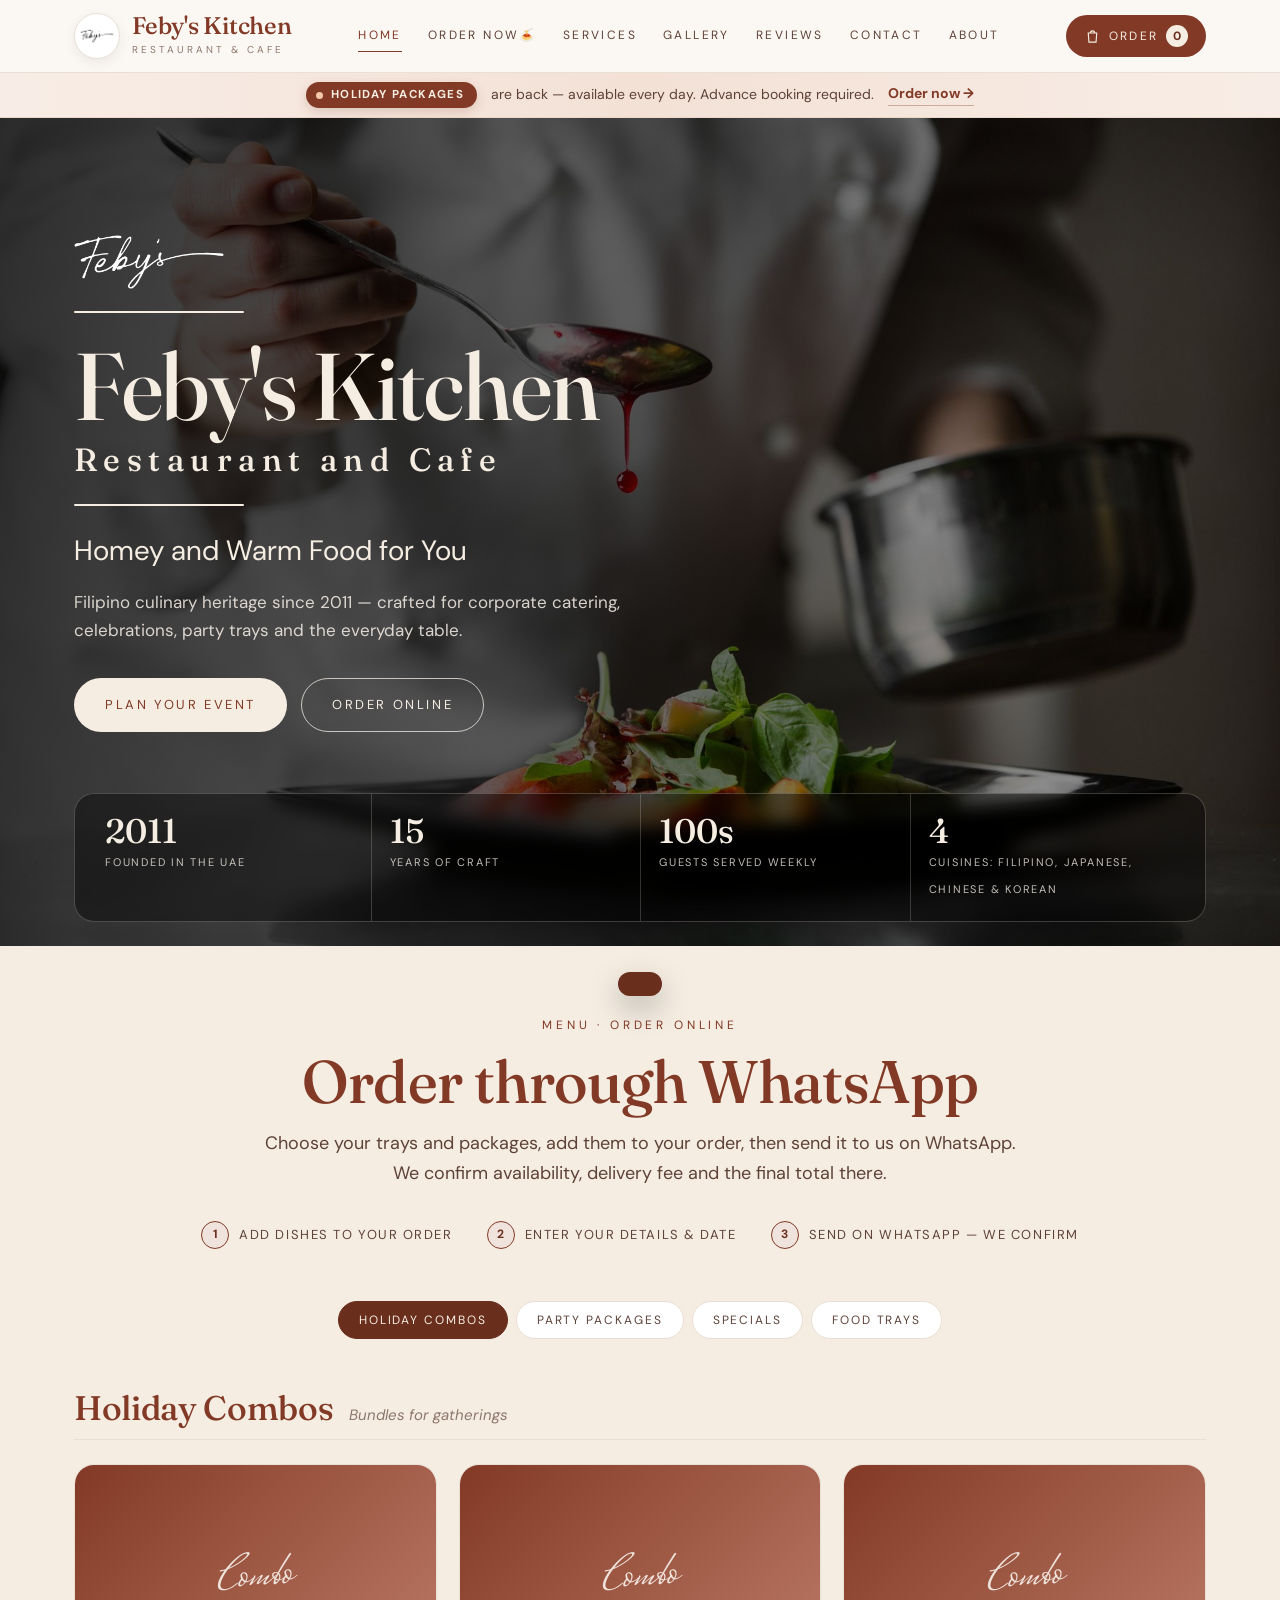
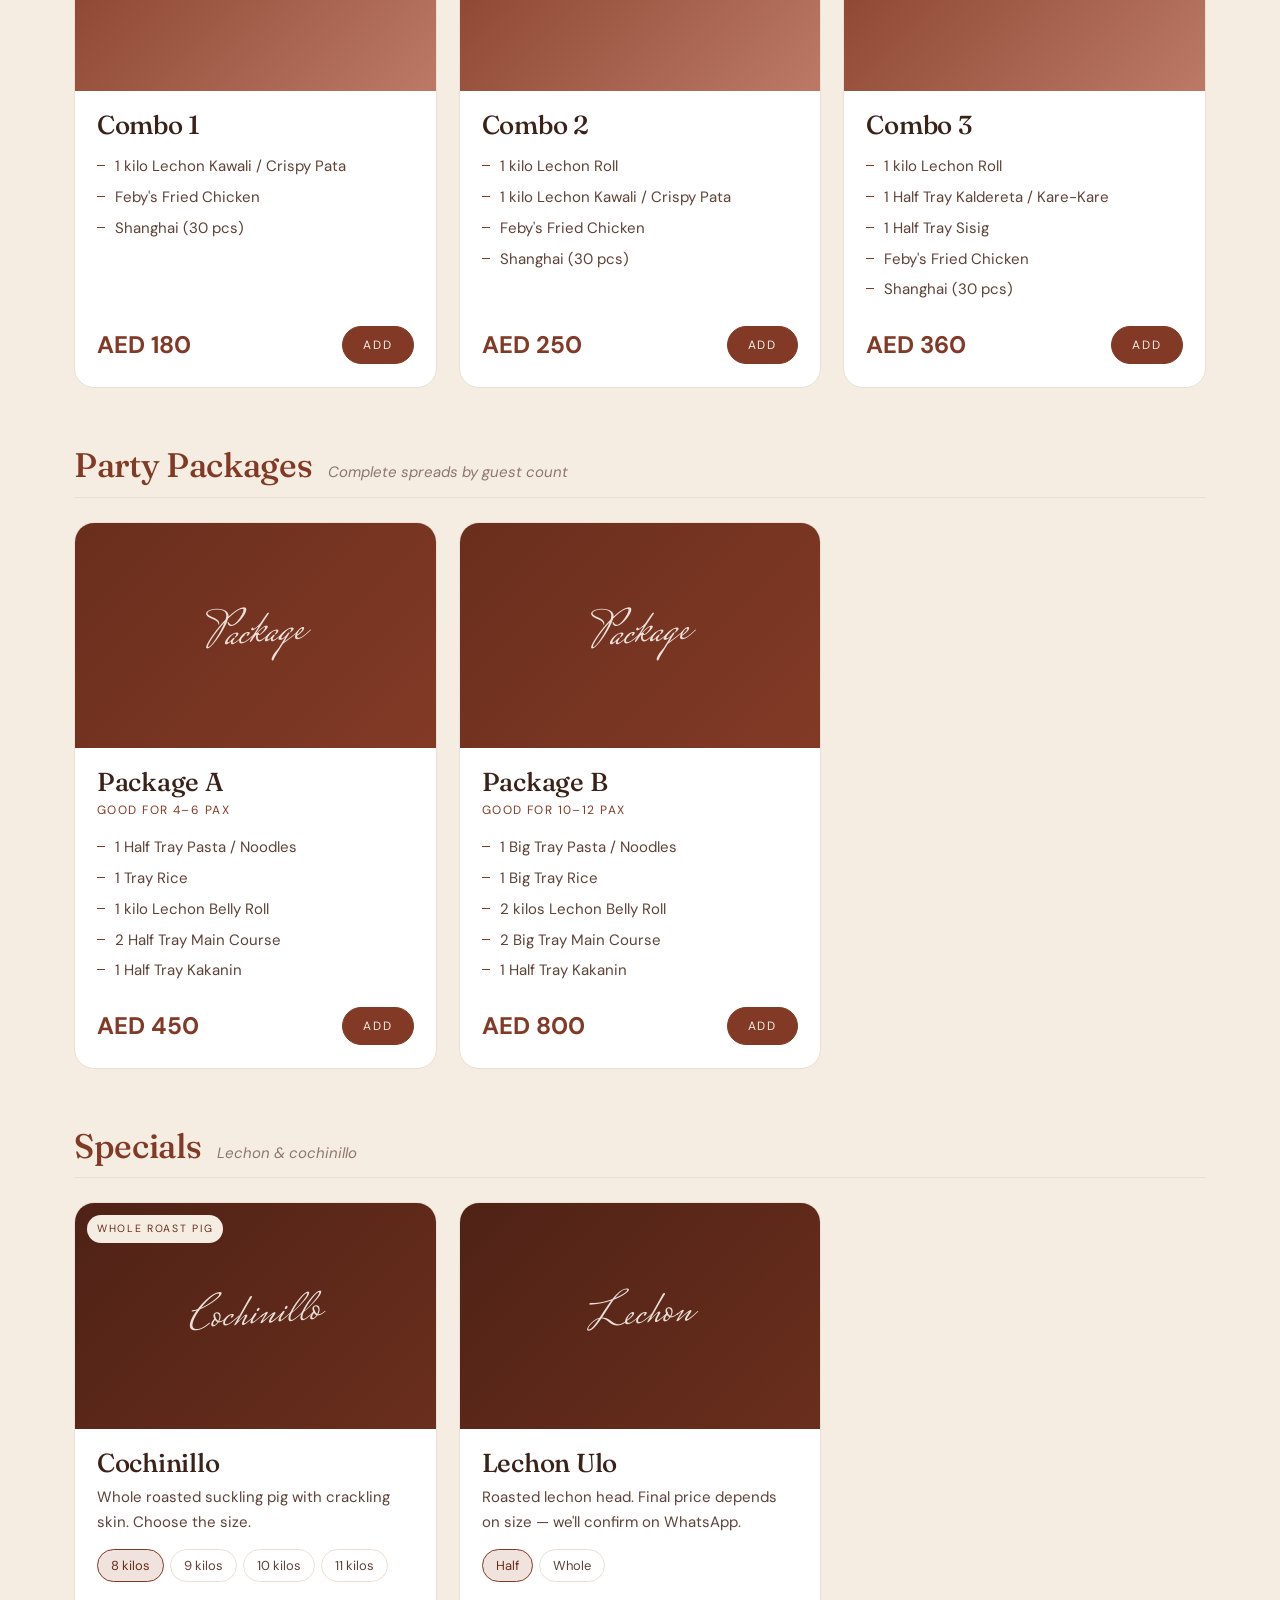
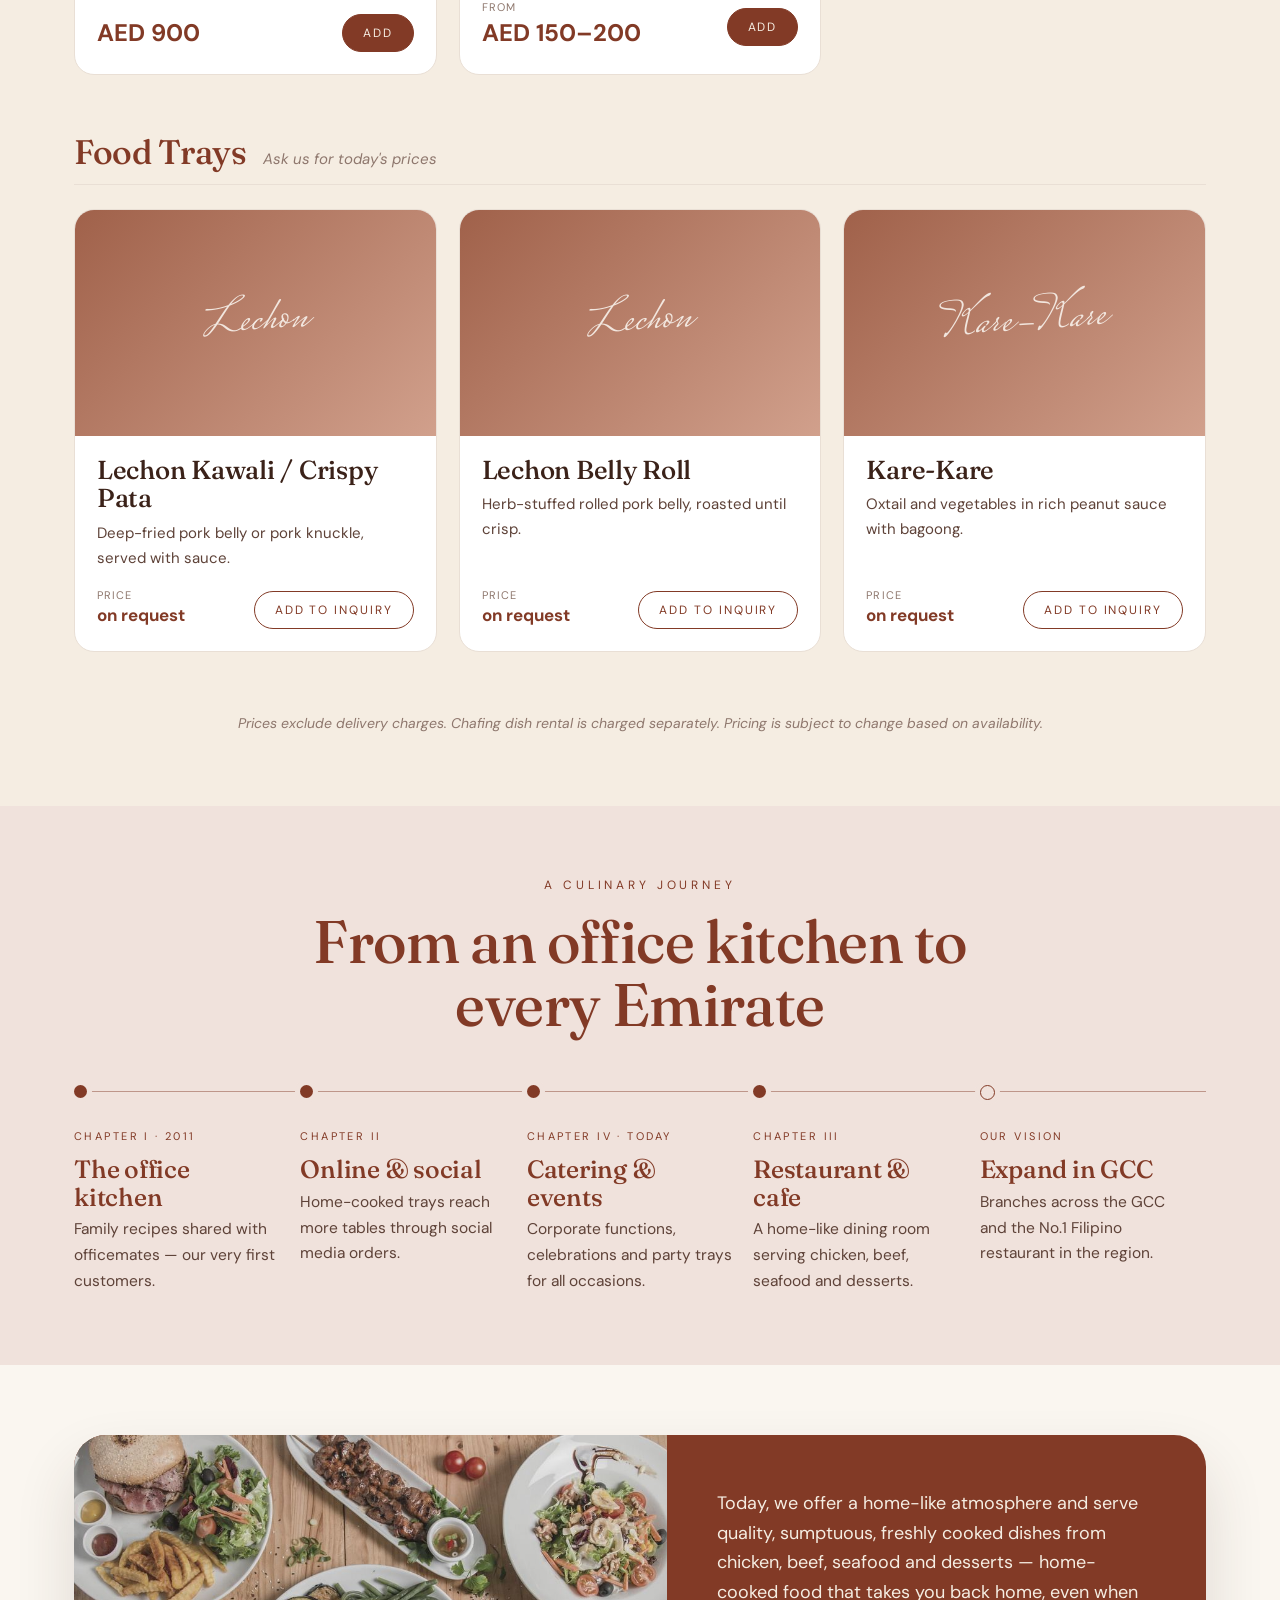
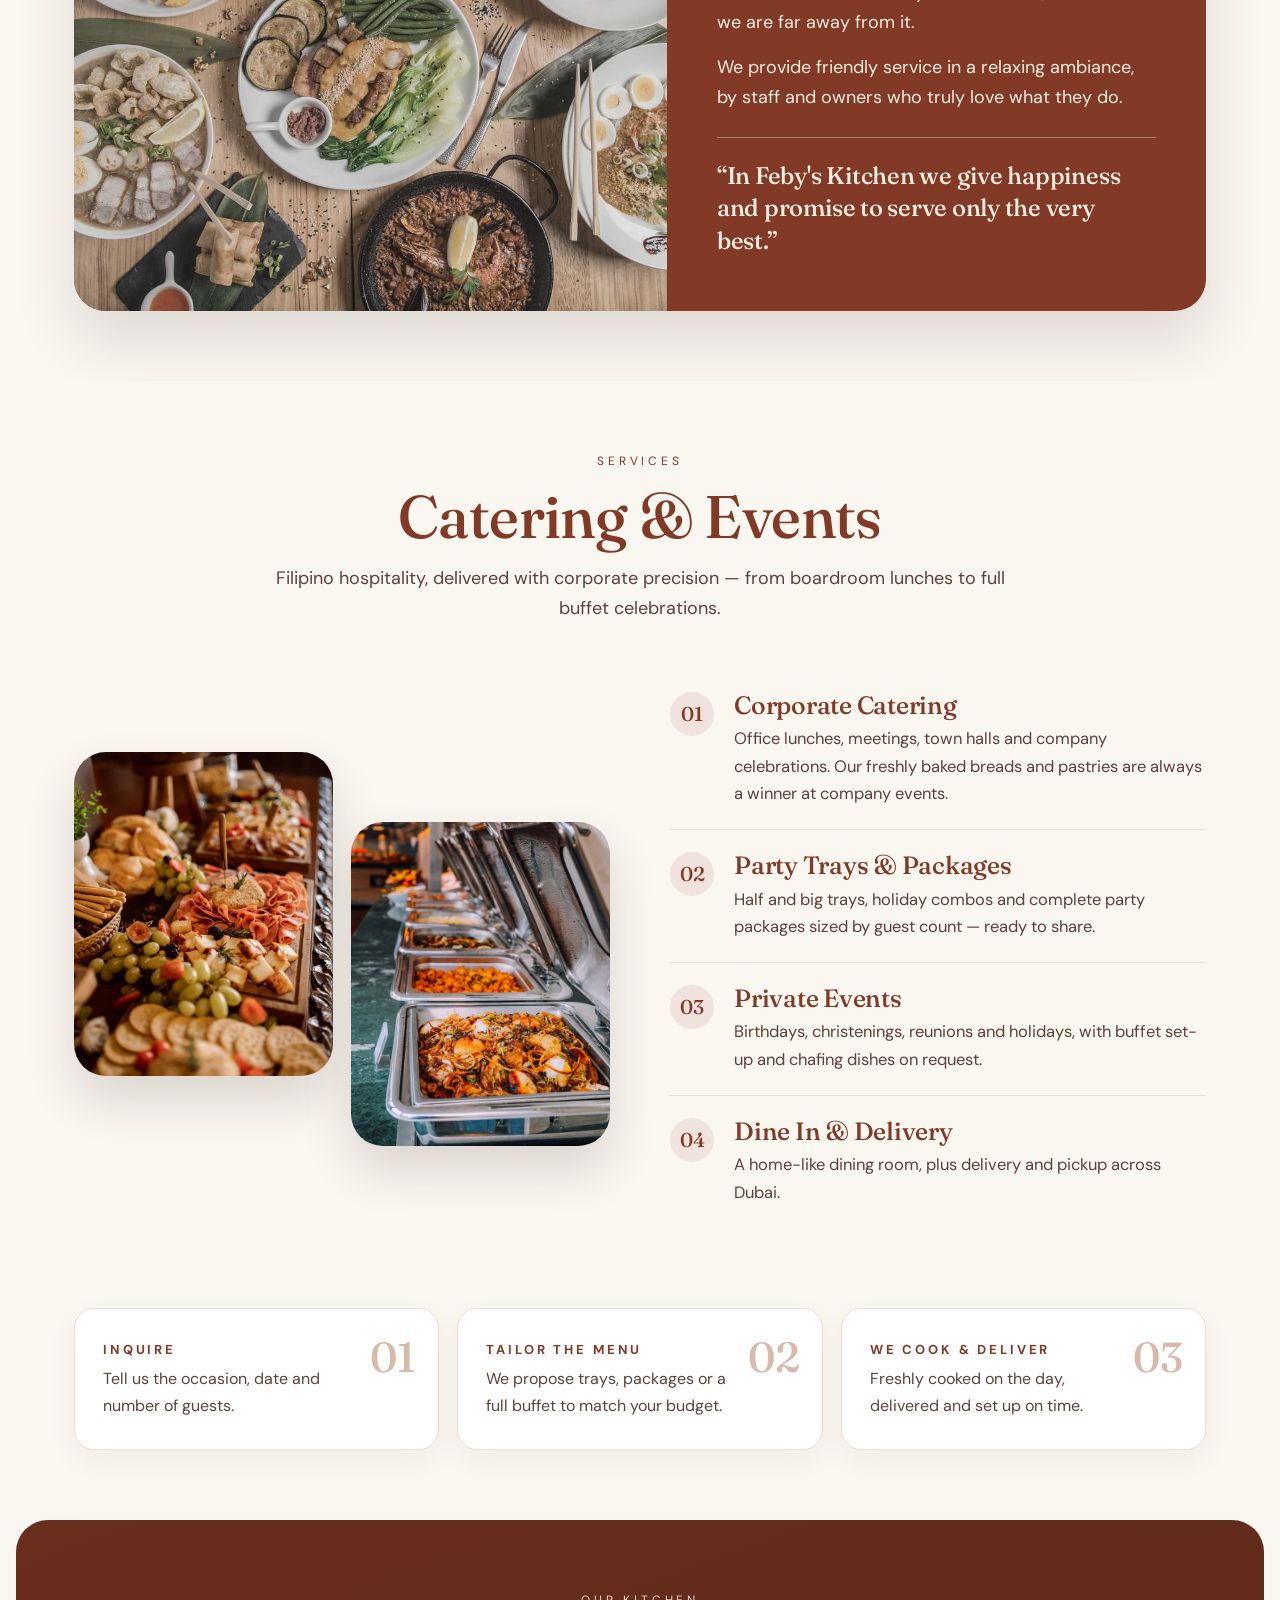
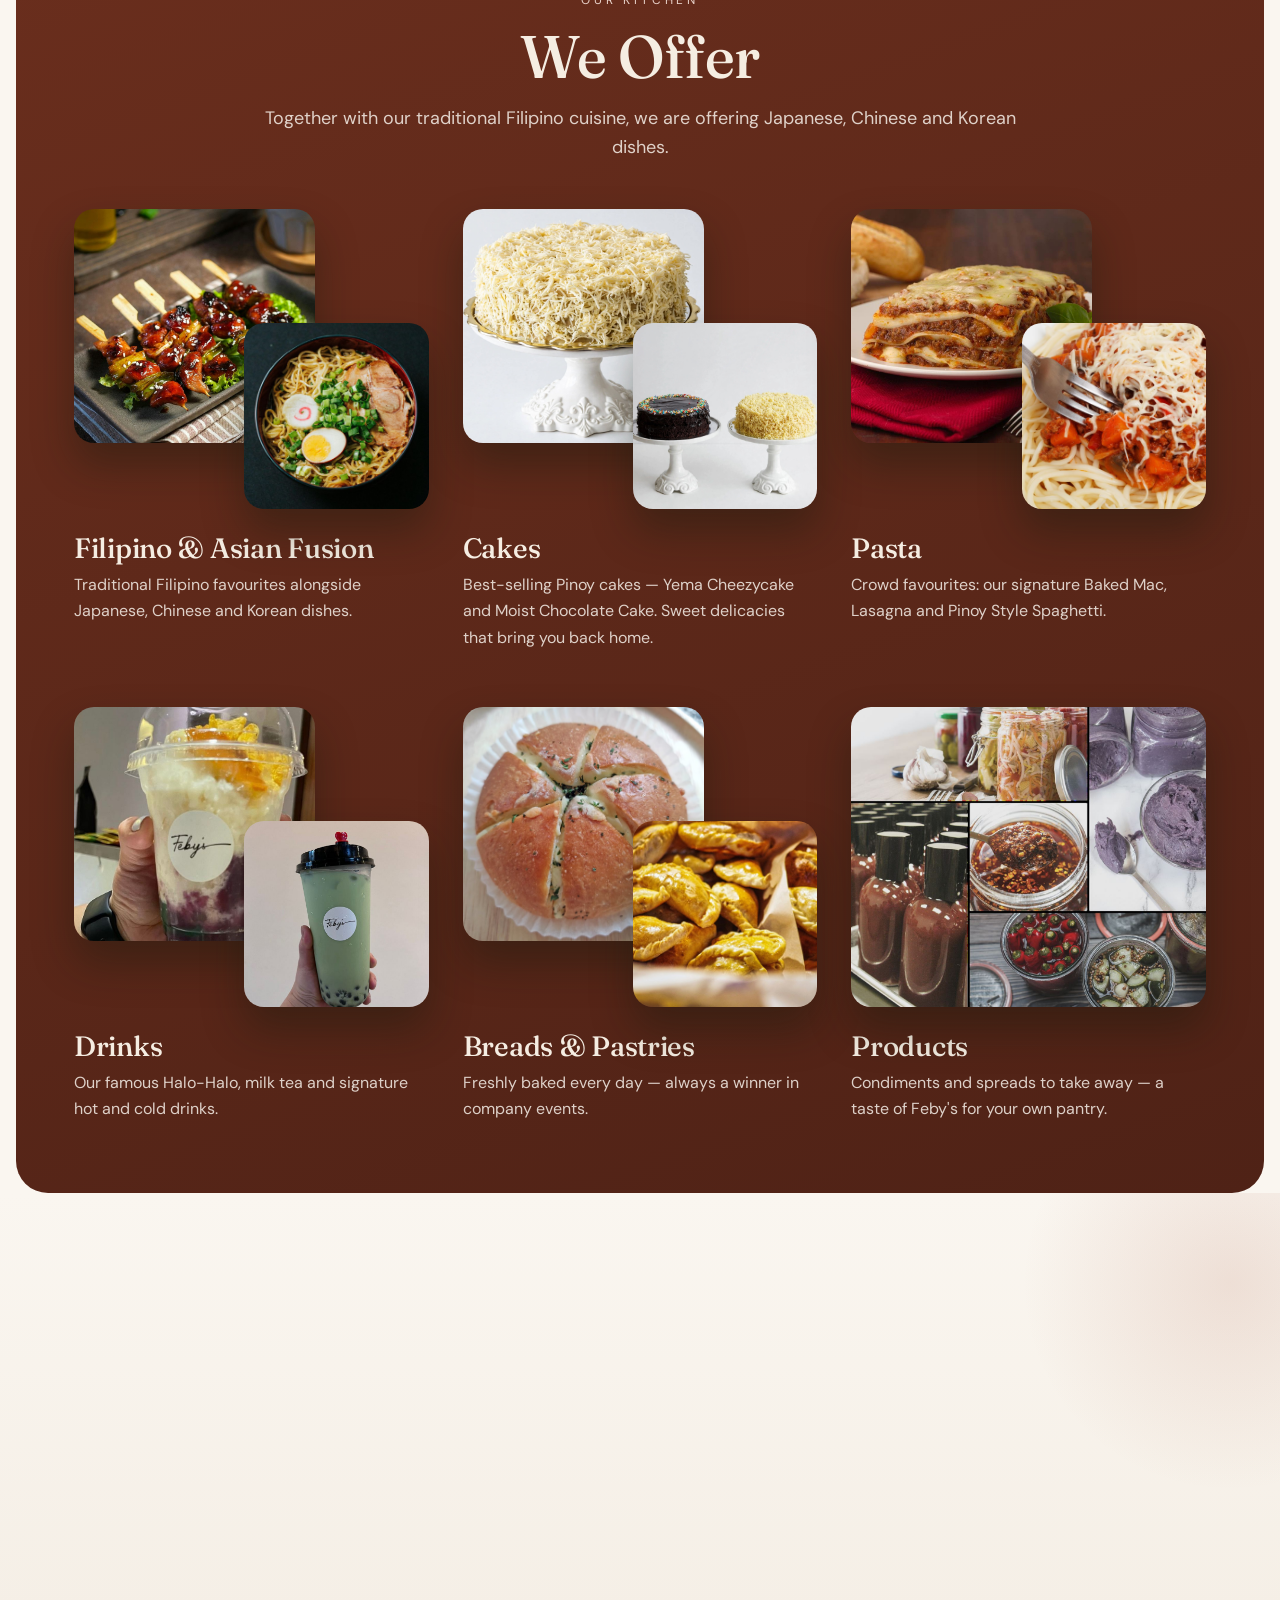
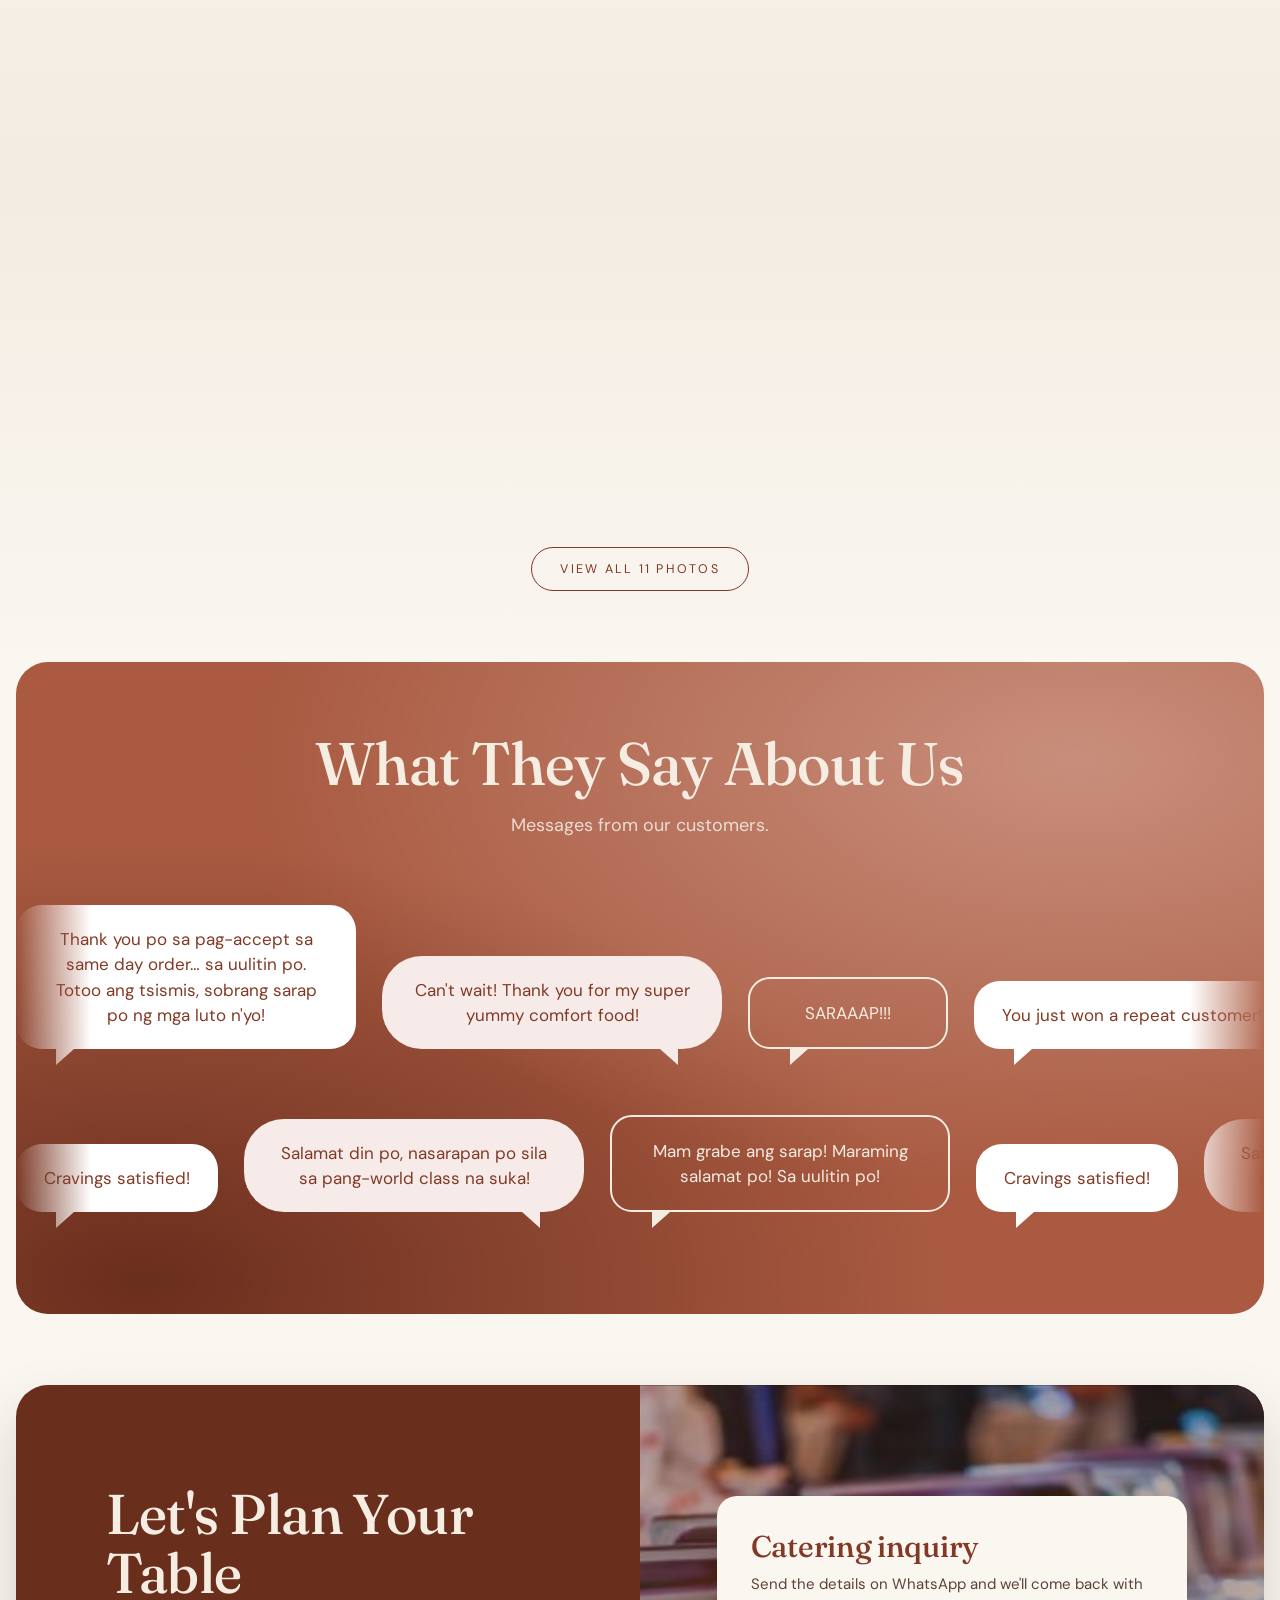
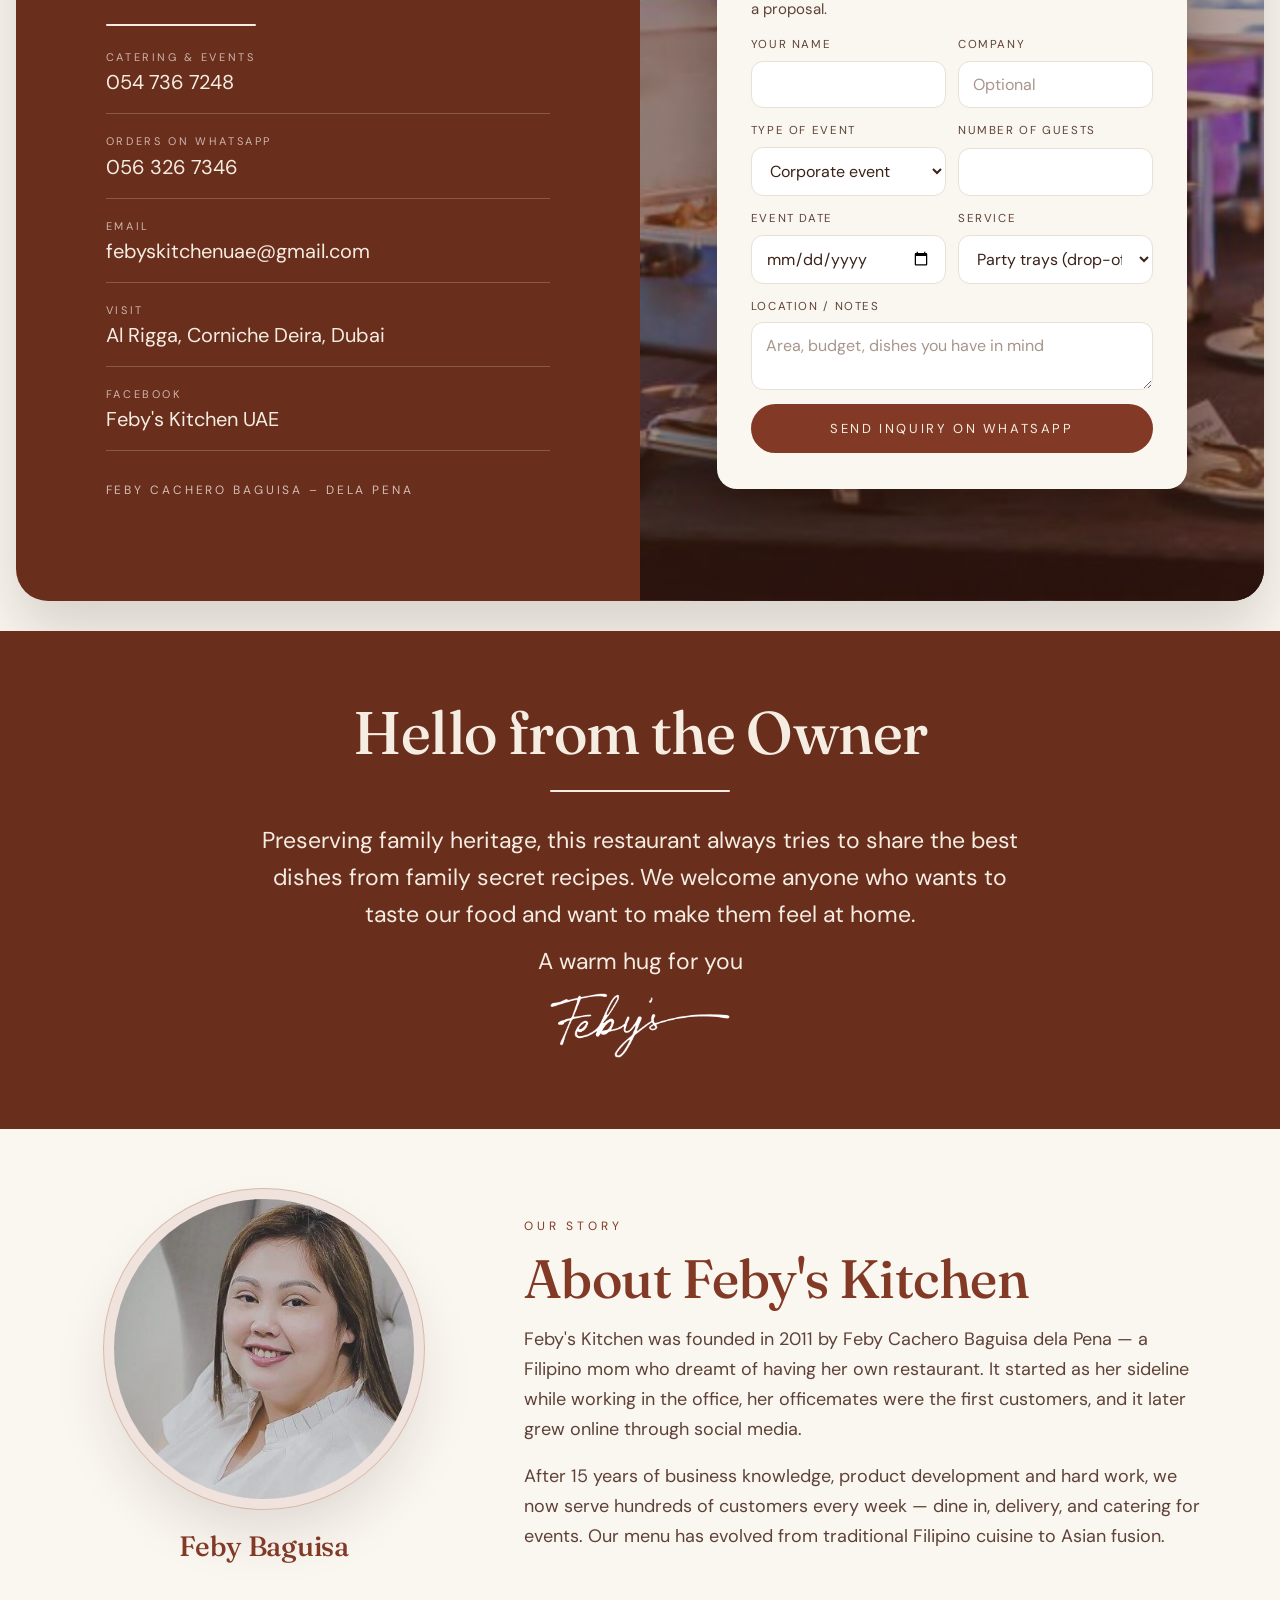
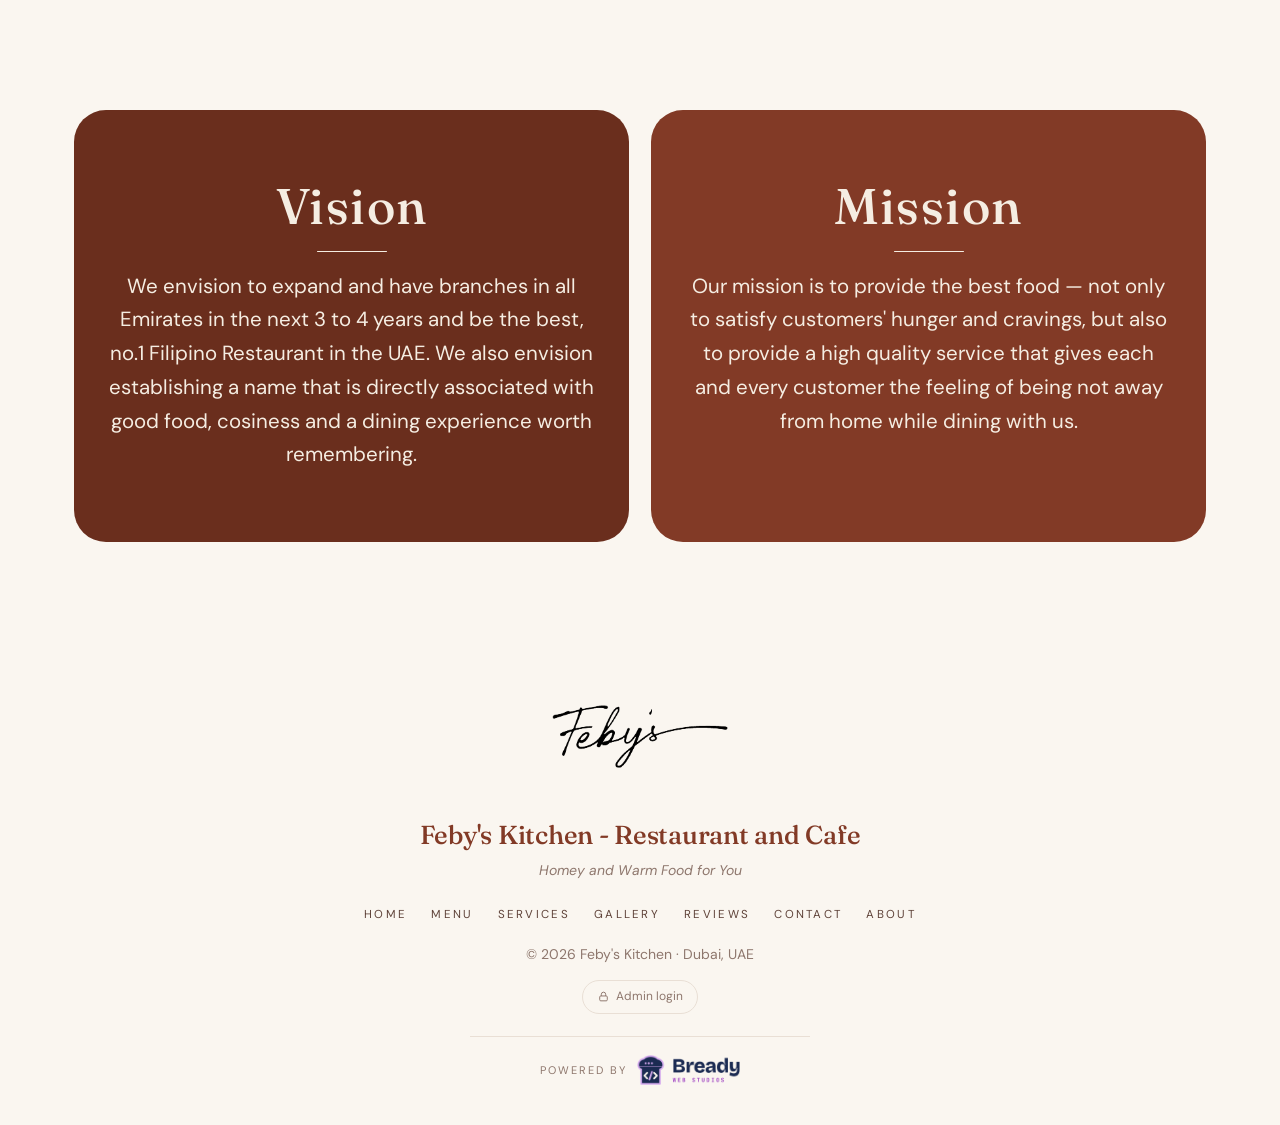
==== commit fa6b90f0: "Full menu: add 83 dishes in 8 categories; move Menu/Order section right below the hero - supabase/me" ====
--- a/index.html
+++ b/index.html
@@ -39,8 +39,8 @@
     </a>
     <nav class="nav-links" id="navLinks" aria-label="Main">
       <a href="#home">Home</a>
-      <a href="#services">Services</a> 
       <a href="#order">Order Now🍝</a>
+      <a href="#services">Services</a>
       <a href="#gallery">Gallery</a>
       <a href="#reviews">Reviews</a>
       <a href="#contact">Contact</a>
@@ -93,6 +93,22 @@
   </div>
 </section>
 
+<!-- ============ MENU · ORDER ONLINE ============ -->
+<section class="order" id="order">
+  <div class="wrap">
+    <div class="sec-head reveal"><div class="eyebrow">Menu · Order online</div><h2 class="display dark">Order through WhatsApp</h2>
+      <p>Choose your trays and packages, add them to your order, then send it to us on WhatsApp. We confirm availability, delivery fee and the final total there.</p></div>
+    <ol class="how reveal">
+      <li><b>1</b>Add dishes to your order</li>
+      <li><b>2</b>Enter your details &amp; date</li>
+      <li><b>3</b>Send on WhatsApp — we confirm</li>
+    </ol>
+    <div class="tabs" id="tabs"></div>
+    <div id="menuRoot"></div>
+    <p class="fine" id="footnote">Prices exclude delivery charges. Chafing dish rental is charged separately. Pricing is subject to change based on availability.</p>
+  </div>
+</section>
+
 <div class="journey">
   <div class="wrap">
     <div class="sec-head reveal"><div class="eyebrow">A culinary journey</div><h2 class="display dark">From an office kitchen to every Emirate</h2></div>
@@ -173,21 +189,6 @@
           <h3>Products</h3><p>Condiments and spreads to take away — a taste of Feby's for your own pantry.</p>
         </article>
       </div>
-    </div>
-  </div>
-
-  <div class="order" id="order">
-    <div class="wrap">
-      <div class="sec-head reveal"><div class="eyebrow">Menu · Order online</div><h2 class="display dark">Order through WhatsApp</h2>
-        <p>Choose your trays and packages, add them to your order, then send it to us on WhatsApp. We confirm availability, delivery fee and the final total there.</p></div>
-      <ol class="how reveal">
-        <li><b>1</b>Add dishes to your order</li>
-        <li><b>2</b>Enter your details &amp; date</li>
-        <li><b>3</b>Send on WhatsApp — we confirm</li>
-      </ol>
-      <div class="tabs" id="tabs"></div>
-      <div id="menuRoot"></div>
-      <p class="fine" id="footnote">Prices exclude delivery charges. Chafing dish rental is charged separately. Pricing is subject to change based on availability.</p>
     </div>
   </div>
 </section>
@@ -310,7 +311,7 @@
     <img class="f-logo" src="media/logo_trns.png" alt="Feby's logo" >
     <div class="f-name">Feby's Kitchen - Restaurant and Cafe</div>
     <div class="f-tag">Homey and Warm Food for You</div>
-    <nav class="f-nav" aria-label="Footer"><a href="#home">Home</a><a href="#services">Services</a><a href="#order">Menu</a><a href="#gallery">Gallery</a><a href="#reviews">Reviews</a><a href="#contact">Contact</a><a href="#about">About</a></nav>
+    <nav class="f-nav" aria-label="Footer"><a href="#home">Home</a><a href="#order">Menu</a><a href="#services">Services</a><a href="#gallery">Gallery</a><a href="#reviews">Reviews</a><a href="#contact">Contact</a><a href="#about">About</a></nav>
     <div class="copyright">© <span id="yr"></span> Feby's Kitchen · Dubai, UAE</div>
     <a class="admin-link" href="admin.html" target="_blank" rel="nofollow noopener"><svg viewBox="0 0 24 24"><rect x="5" y="11" width="14" height="9" rx="2"/><path d="M8 11V8a4 4 0 0 1 8 0v3"/></svg>Admin login</a>
     <div class="powered"><span>Powered by</span><a href="https://breadywebstudio.vercel.app/" target="_blank" rel="noopener" title="Bready Web Studios"><img src="media/bready-web-studios.png" alt="Bready Web Studios" width="104" height="30"></a></div>
--- a/styles.css
+++ b/styles.css
@@ -199,7 +199,7 @@
 .tab{border:1px solid var(--line);background:#fff;border-radius:999px;padding:10px 20px;font-size:12px;letter-spacing:.16em;text-transform:uppercase;color:var(--ink-2);transition:.2s}
 .tab:hover{border-color:var(--olive);color:var(--olive-d)}
 .tab.active{background:var(--espresso);border-color:var(--espresso);color:var(--cream)}
-.cat{margin-bottom:60px;scroll-margin-top:150px}
+.cat{margin-bottom:60px;scroll-margin-top:210px}
 .cat-title{display:flex;align-items:baseline;gap:16px;margin-bottom:24px;border-bottom:1px solid var(--line);padding-bottom:12px;flex-wrap:wrap}
 .cat-title h3{font-family:var(--display);font-weight:500;font-size:34px;text-transform:none;letter-spacing:-.01em;color:var(--rust);line-height:1}
 .cat-title span{color:var(--muted);font-size:15px;font-style:italic}
@@ -224,6 +224,8 @@
 .variants{display:flex;flex-wrap:wrap;gap:6px;margin-top:14px}
 .variants button{border:1px solid var(--line);background:#fff;border-radius:999px;padding:7px 13px;font-size:13px;color:var(--ink-2)}
 .variants button.on{border-color:var(--olive);color:var(--olive-d);background:var(--sage)}
+/* one portion only (e.g. "Half tray") — a label, not a choice */
+.variants button:only-child{pointer-events:none;cursor:default}
 .foot{display:flex;align-items:center;justify-content:space-between;gap:10px;margin-top:auto;padding-top:20px}
 .price{font-size:24px;font-weight:700;color:var(--rust)}
 .price small{font-family:var(--sans);font-size:11px;color:var(--muted);font-weight:400;display:block;line-height:1;letter-spacing:.1em;text-transform:uppercase}
@@ -466,6 +468,7 @@
   .tabs{flex-wrap:nowrap;overflow-x:auto;justify-content:flex-start;margin-left:-16px;margin-right:-16px;padding:10px 16px;scrollbar-width:none}
   .tabs::-webkit-scrollbar{display:none}
   .tab{flex:0 0 auto}
+  .cat{scroll-margin-top:150px}
   .grid{grid-template-columns:1fr}
   .bubble{max-width:270px;font-size:15.5px}
   .contact-grid{grid-template-columns:1fr}
@@ -608,7 +611,7 @@
 body.admin-page .switch input:checked+span{background:var(--leaf-2)}
 body.admin-page .switch input:checked+span::before{transform:translateX(17px)}
 body.admin-page .empty{padding:40px;text-align:center;color:var(--muted);border:1.5px dashed var(--line);border-radius:14px}
-body.admin-page .overlay{position:fixed;inset:0;background:rgba(20,20,20,.45);z-index:50;display:grid;place-items:center;padding:16px}
+body.admin-page .overlay{position:fixed;inset:0;background:rgba(20,20,20,.45);z-index:50;display:grid;place-items:center;padding:16px;opacity:1;pointer-events:auto;transition:none}
 body.admin-page .modal{background:var(--paper);border-radius:18px;width:min(680px,100%);max-height:calc(100vh - 32px);display:flex;flex-direction:column;overflow:hidden}
 body.admin-page .modal .mh{padding:18px 22px;border-bottom:1px solid var(--line);display:flex;align-items:center;justify-content:space-between}
 body.admin-page .modal .mh h3{font-family:var(--serif);font-size:26px;font-weight:600}
@@ -730,3 +733,8 @@
 body.admin-page .wa-row input{flex:1;min-width:0}
 body.admin-page .wa-row .btn{flex:0 0 auto;padding:0 16px}
 body.admin-page .wa-show{display:block;margin-top:6px;color:var(--rust);font-size:12.5px;text-transform:none;letter-spacing:0}
+body.admin-page .wa-save{display:flex;align-items:center;gap:12px;flex-wrap:wrap}
+body.admin-page .wa-state{font-size:13px;color:#2f6b3a}
+body.admin-page .wa-state.warn{color:#b3261e;font-weight:600}
+body.admin-page #sWaSave.pulse{box-shadow:0 0 0 0 rgba(179,38,30,.5);animation:waPulse 1.6s infinite}
+@keyframes waPulse{70%{box-shadow:0 0 0 10px rgba(179,38,30,0)}100%{box-shadow:0 0 0 0 rgba(179,38,30,0)}}
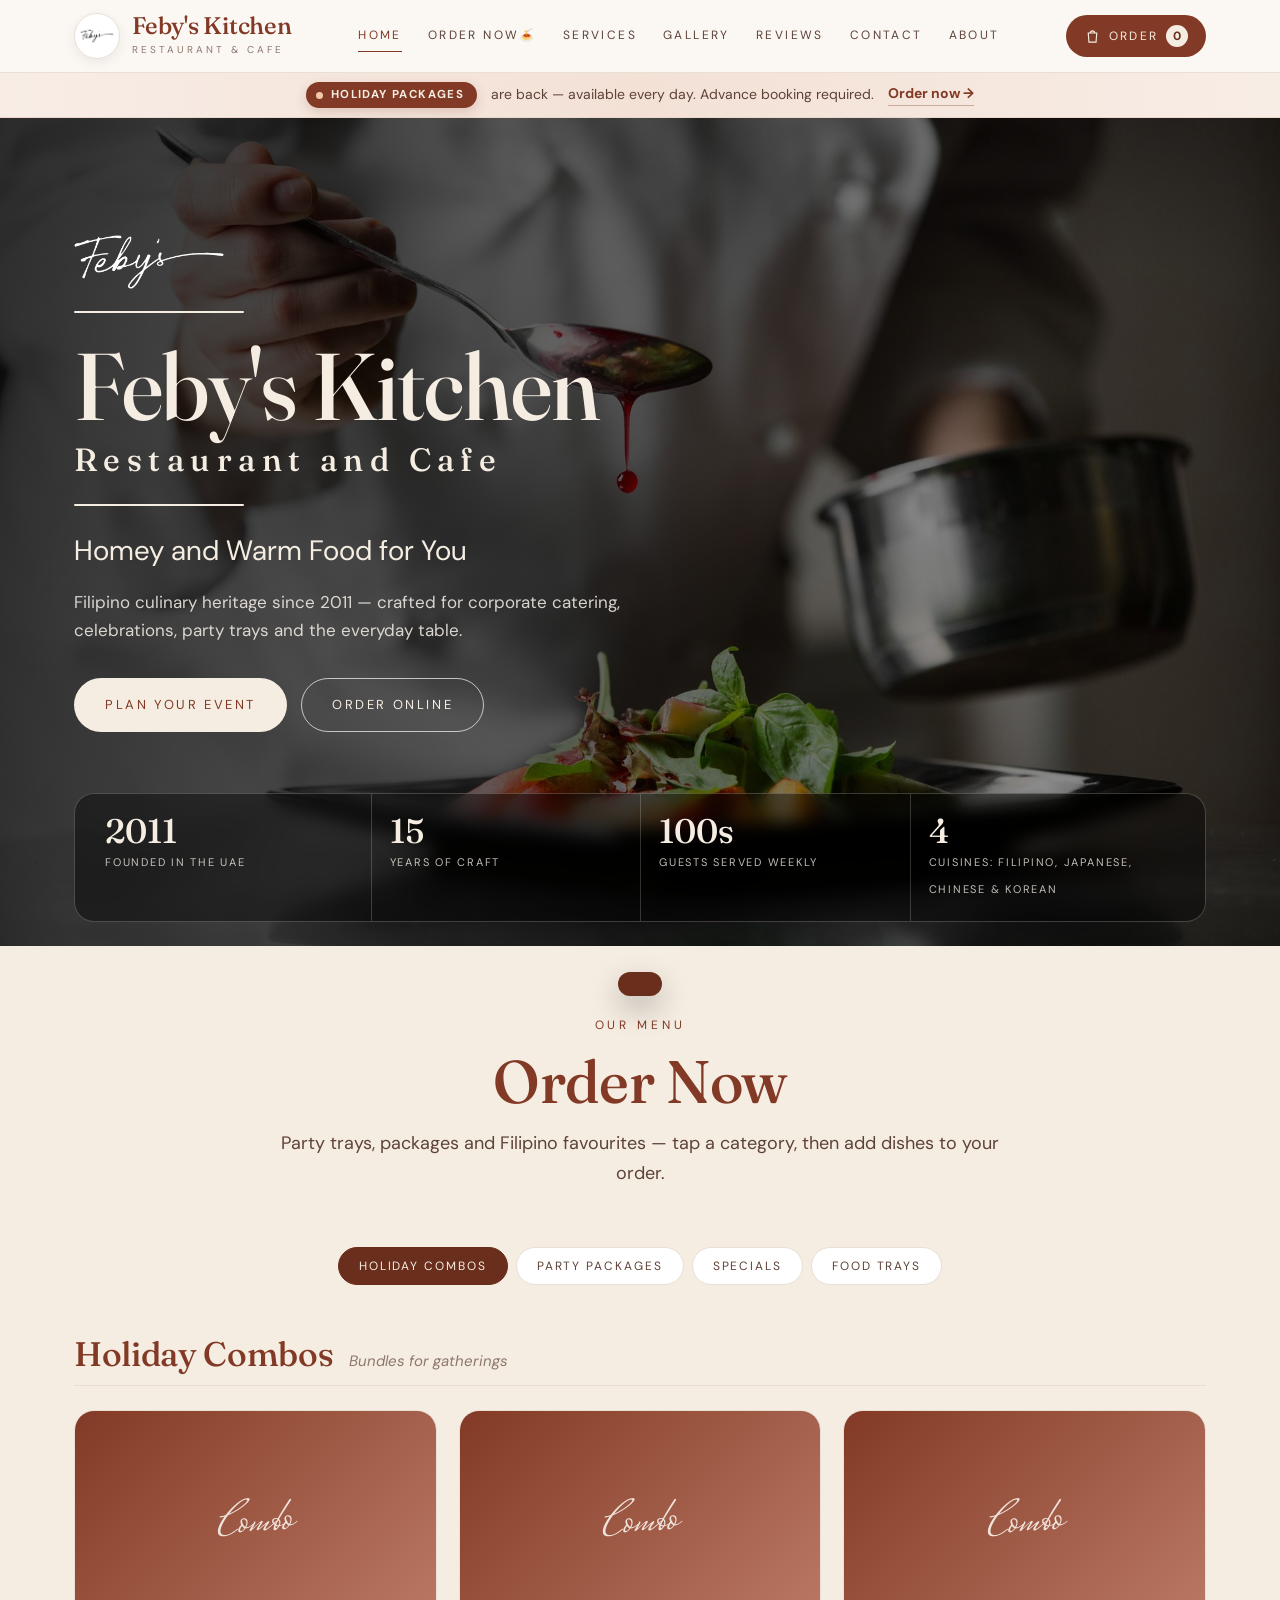
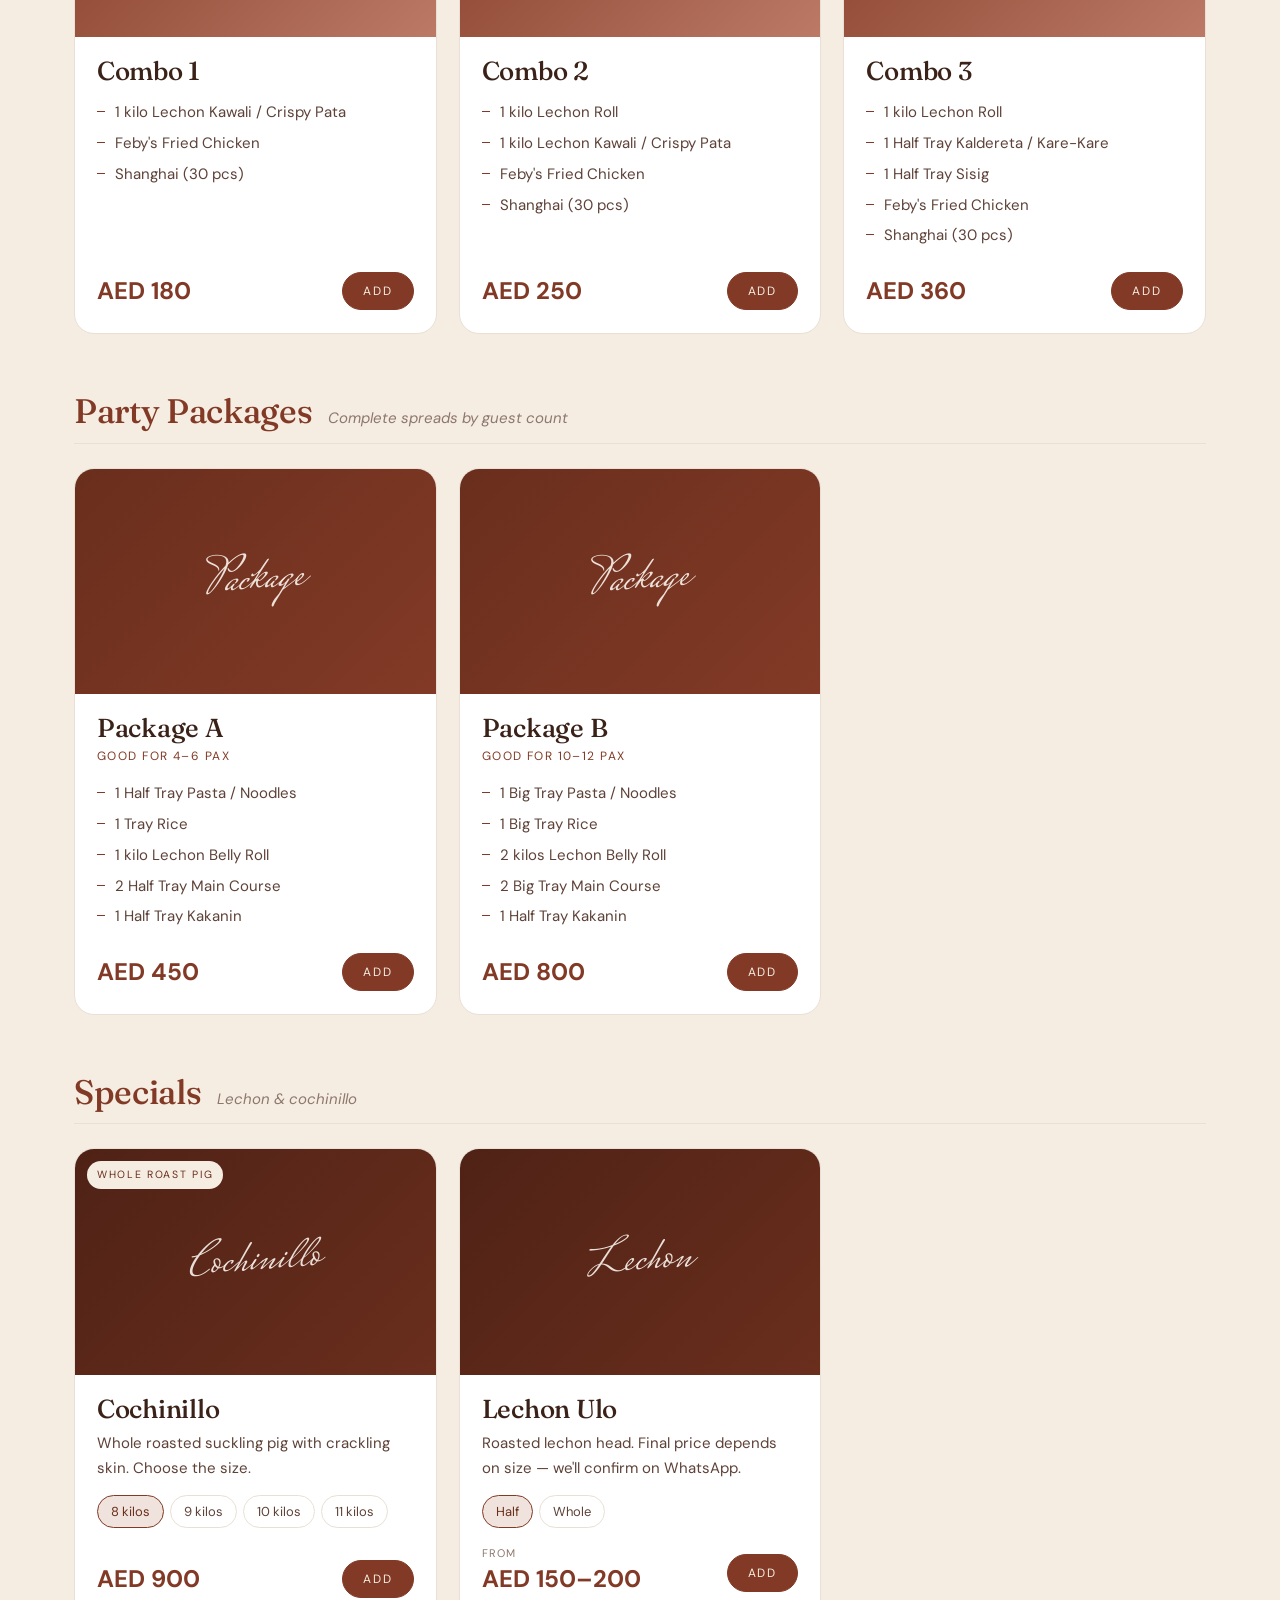
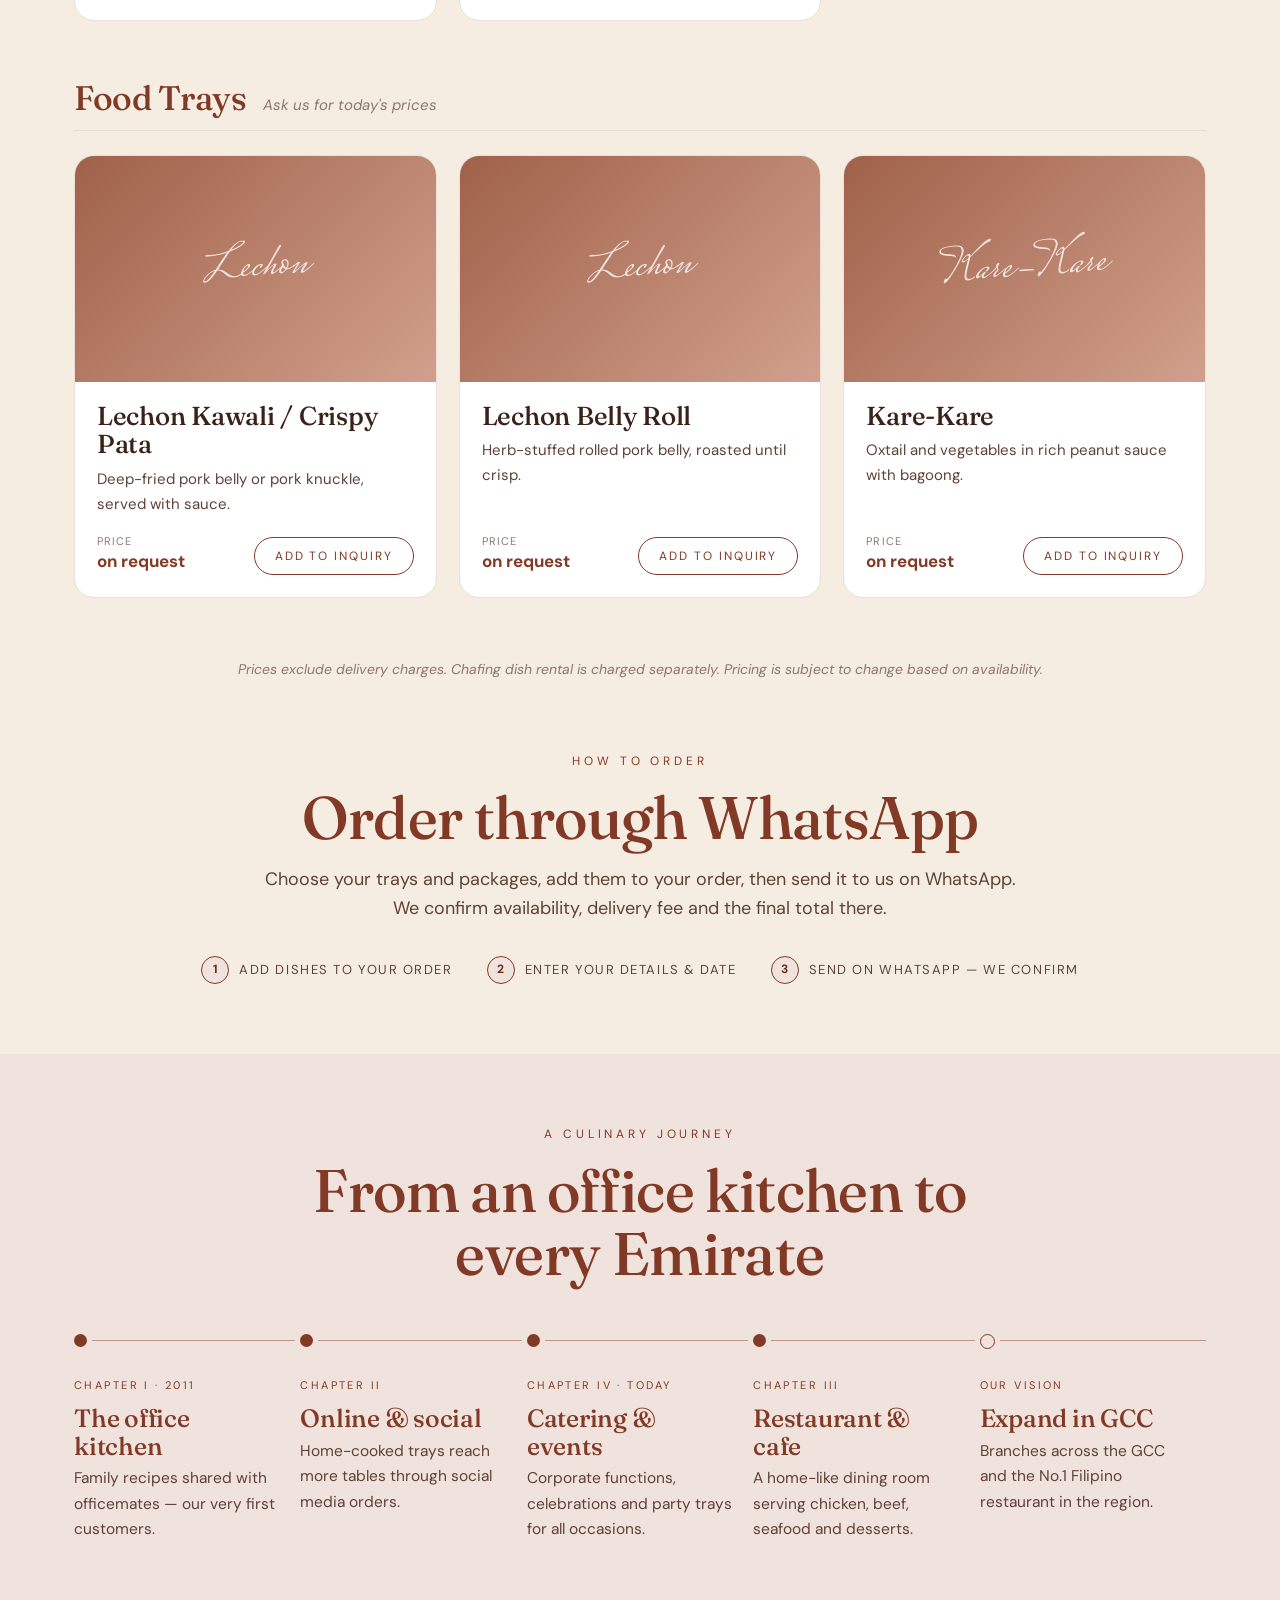
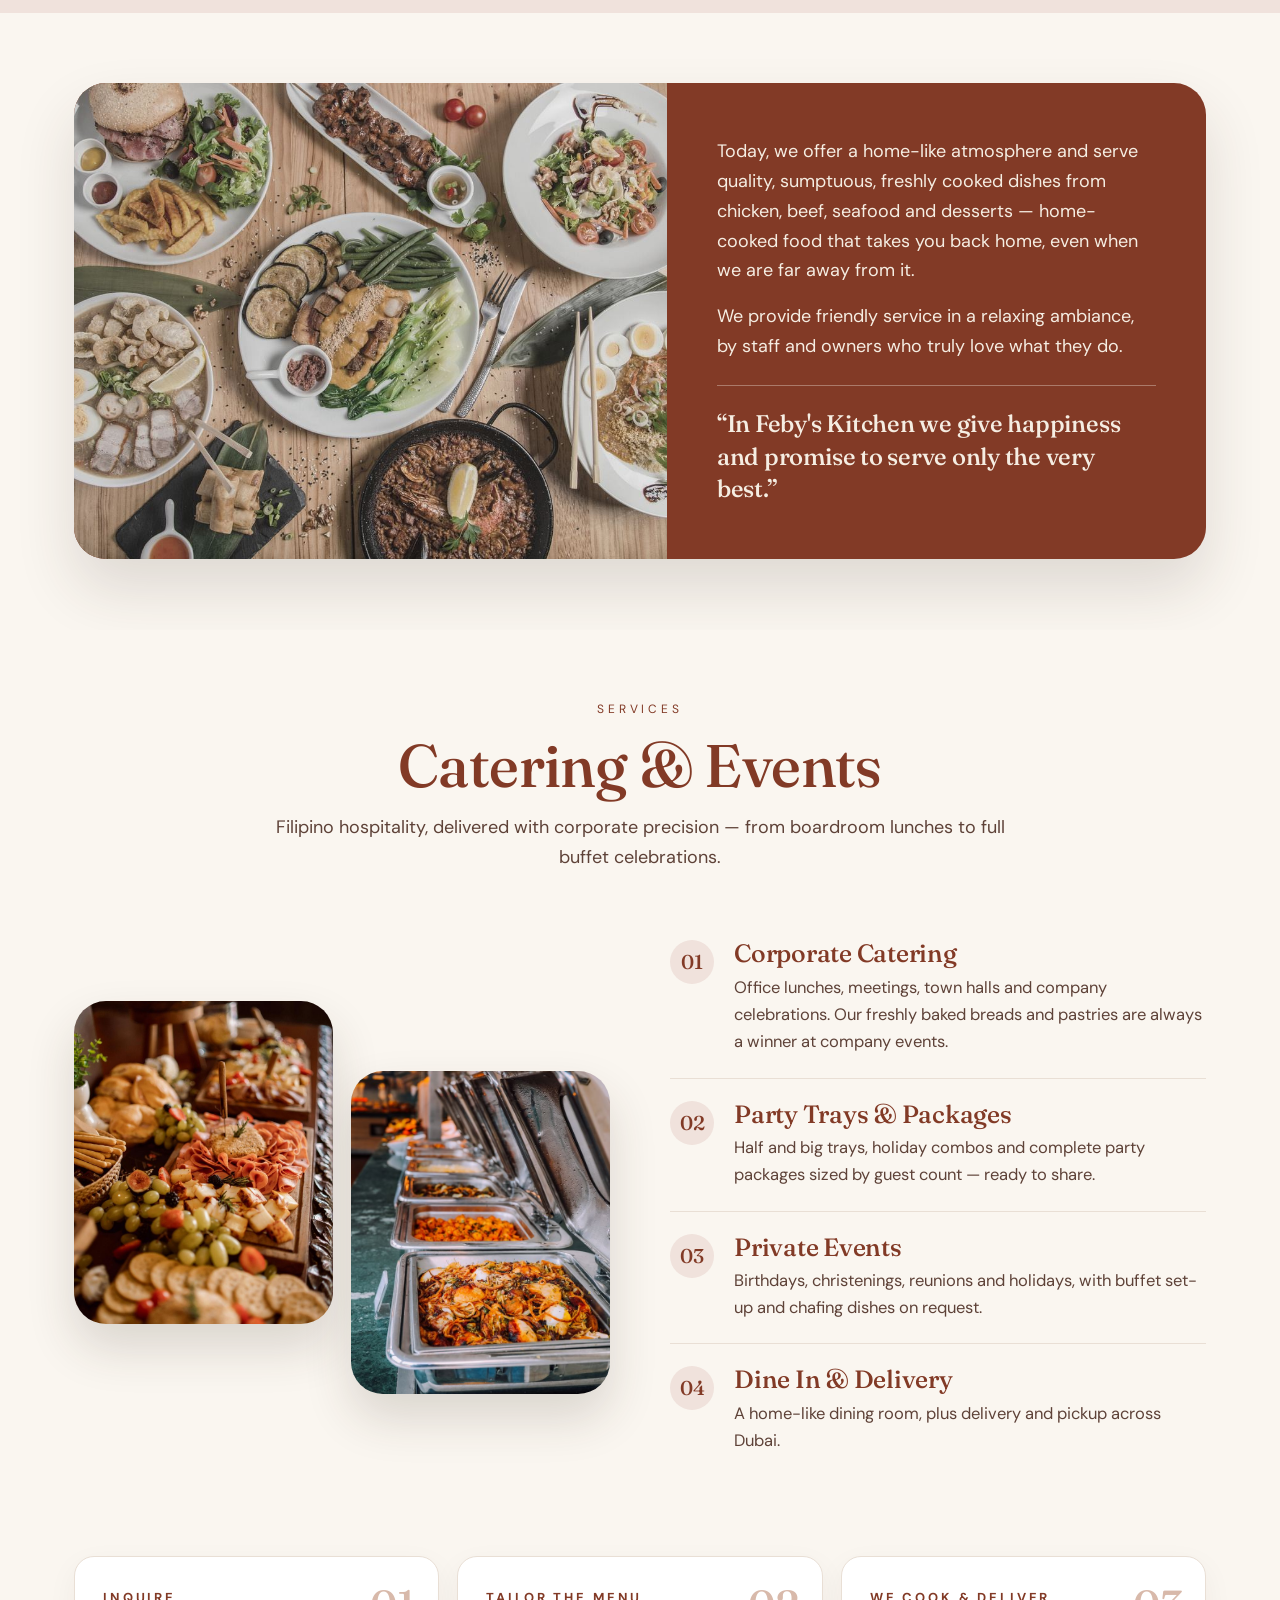
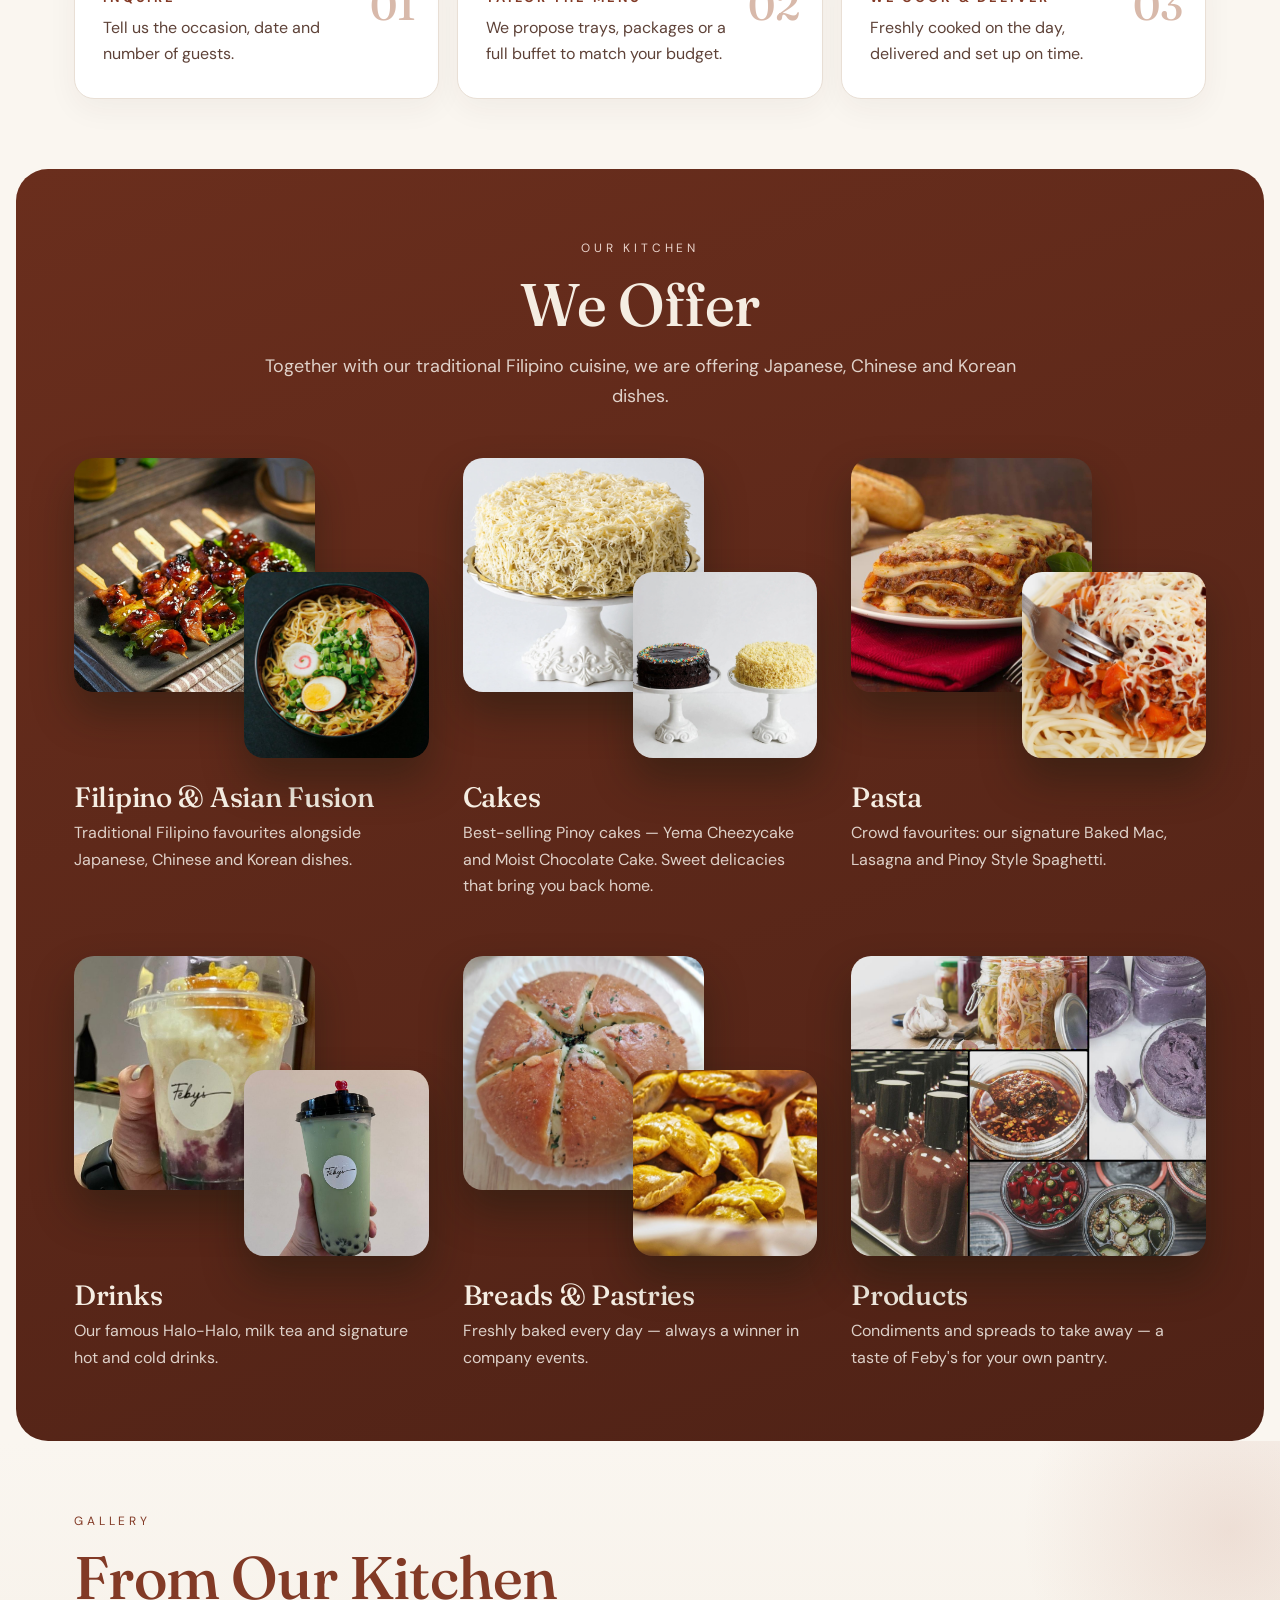
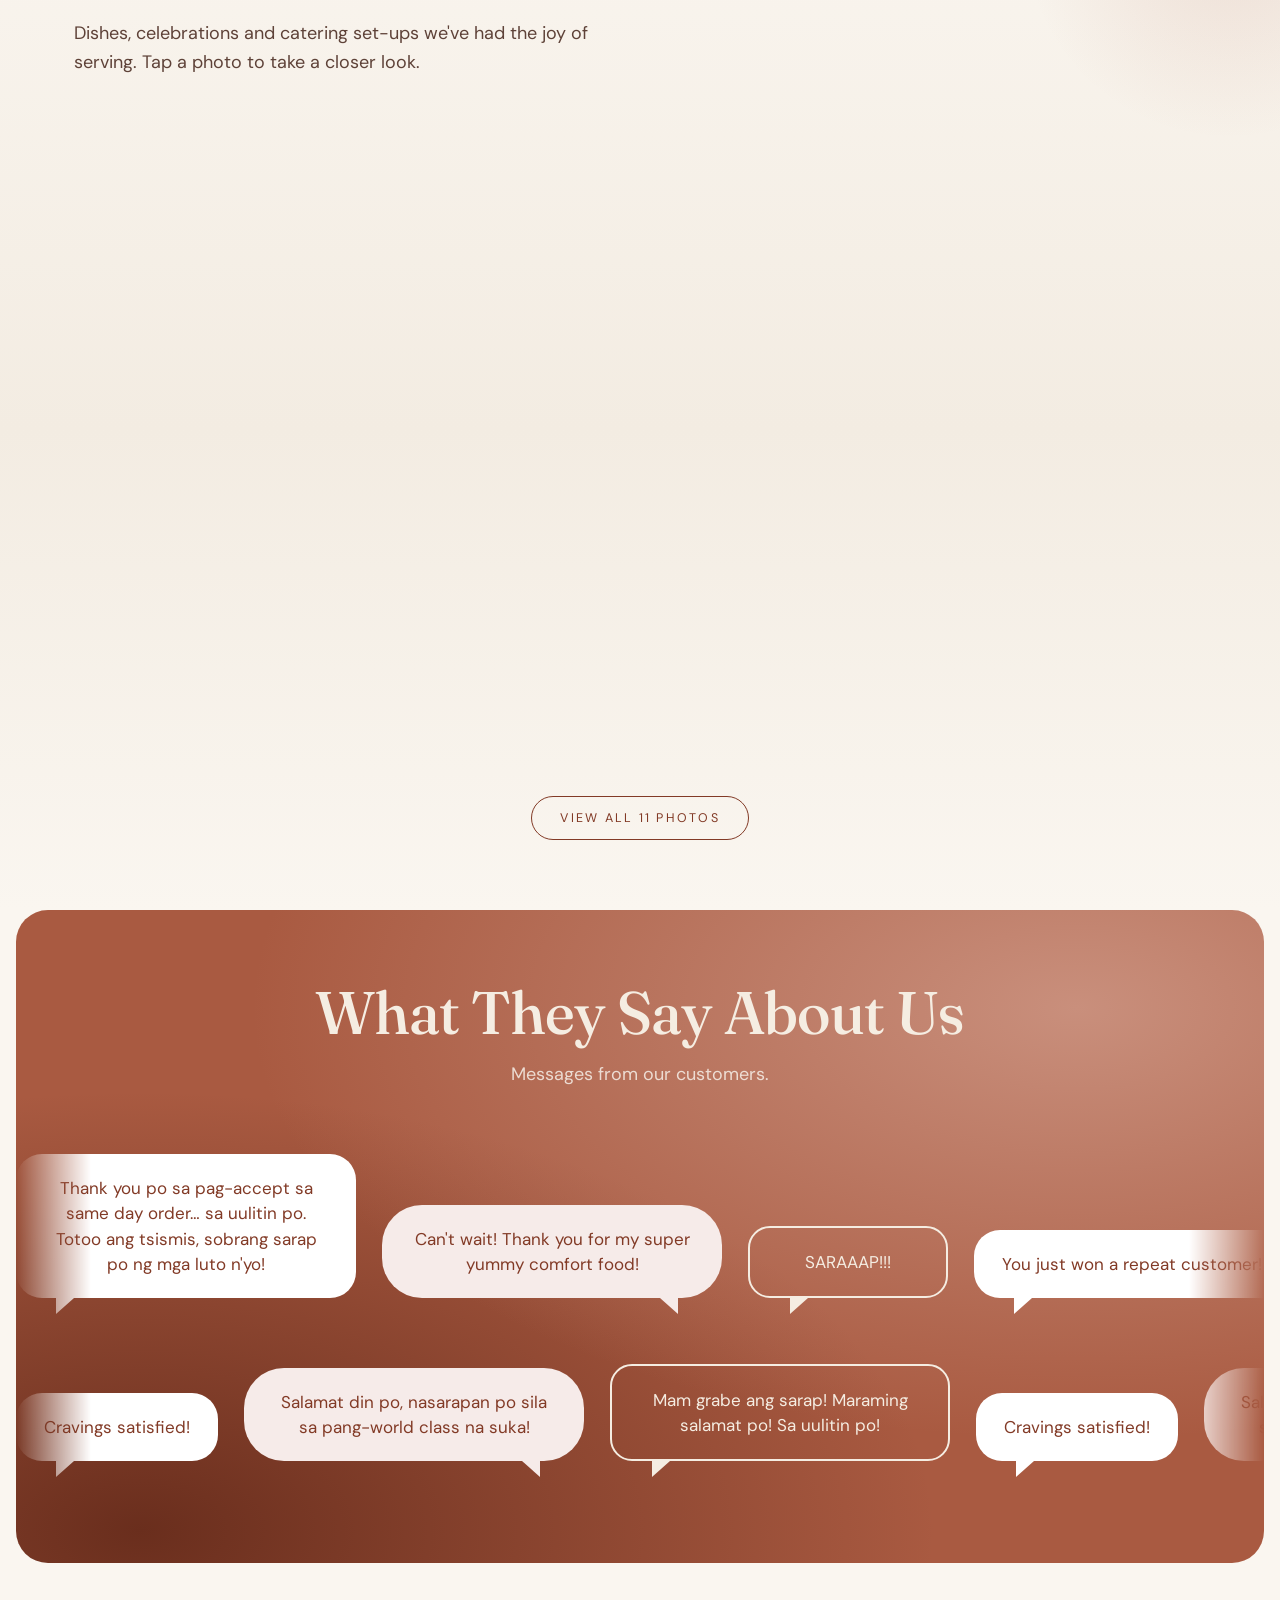
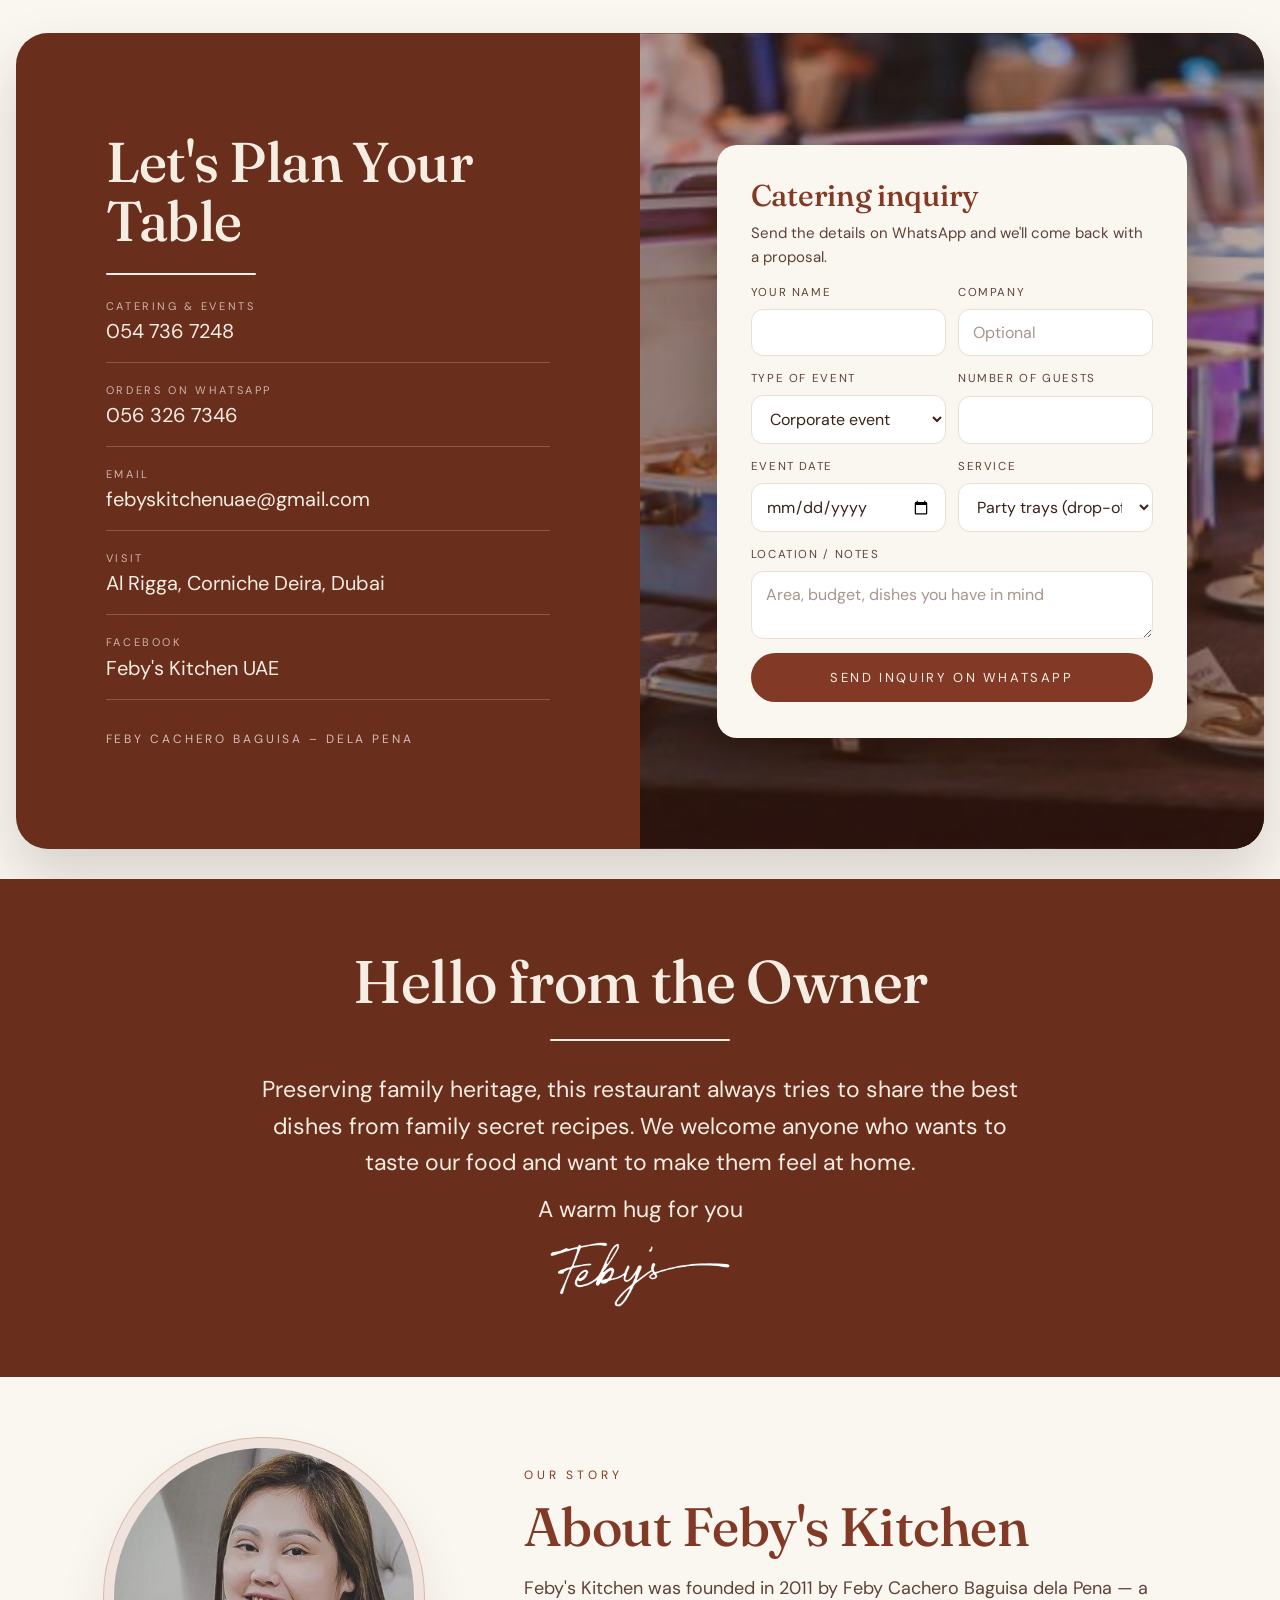
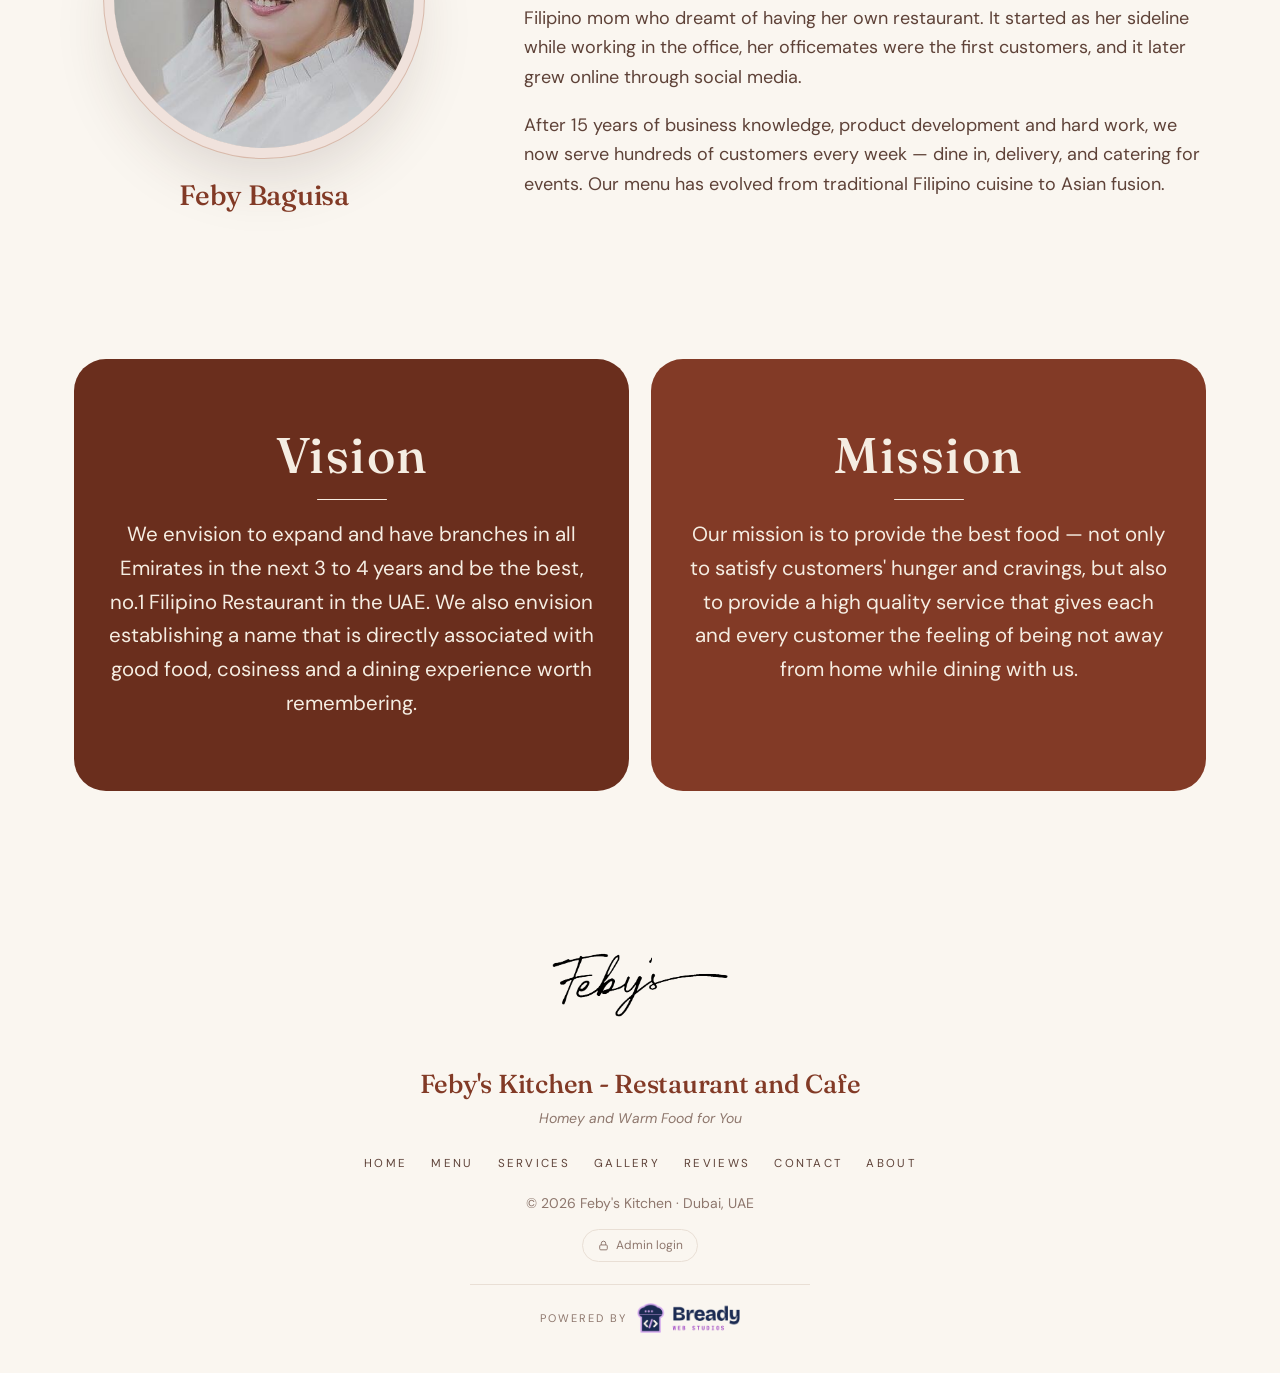
==== commit 32450a9a: "Menu section: "Order Now" title on top, "Order through WhatsApp" steps moved below the menu Co-Autho" ====
--- a/index.html
+++ b/index.html
@@ -96,16 +96,20 @@
 <!-- ============ MENU · ORDER ONLINE ============ -->
 <section class="order" id="order">
   <div class="wrap">
-    <div class="sec-head reveal"><div class="eyebrow">Menu · Order online</div><h2 class="display dark">Order through WhatsApp</h2>
-      <p>Choose your trays and packages, add them to your order, then send it to us on WhatsApp. We confirm availability, delivery fee and the final total there.</p></div>
-    <ol class="how reveal">
-      <li><b>1</b>Add dishes to your order</li>
-      <li><b>2</b>Enter your details &amp; date</li>
-      <li><b>3</b>Send on WhatsApp — we confirm</li>
-    </ol>
+    <div class="sec-head reveal"><div class="eyebrow">Our menu</div><h2 class="display dark">Order Now</h2>
+      <p>Party trays, packages and Filipino favourites — tap a category, then add dishes to your order.</p></div>
     <div class="tabs" id="tabs"></div>
     <div id="menuRoot"></div>
     <p class="fine" id="footnote">Prices exclude delivery charges. Chafing dish rental is charged separately. Pricing is subject to change based on availability.</p>
+    <div class="order-cta">
+      <div class="sec-head reveal"><div class="eyebrow">How to order</div><h2 class="display dark">Order through WhatsApp</h2>
+        <p>Choose your trays and packages, add them to your order, then send it to us on WhatsApp. We confirm availability, delivery fee and the final total there.</p></div>
+      <ol class="how reveal">
+        <li><b>1</b>Add dishes to your order</li>
+        <li><b>2</b>Enter your details &amp; date</li>
+        <li><b>3</b>Send on WhatsApp — we confirm</li>
+      </ol>
+    </div>
   </div>
 </section>
 
--- a/styles.css
+++ b/styles.css
@@ -194,6 +194,8 @@
 .order{background:var(--cream);padding:var(--section-space) 0}
 .how{list-style:none;display:flex;justify-content:center;flex-wrap:wrap;gap:12px 34px;margin:-14px 0 40px;font-family:var(--sans);font-size:13px;letter-spacing:.12em;text-transform:uppercase;color:var(--ink-2)}
 .how li{display:flex;align-items:center;gap:10px}
+.order-cta{margin-top:var(--section-space)}
+.order-cta .how{margin-bottom:0}
 .how b{width:28px;height:28px;border-radius:50%;border:1px solid var(--olive);background:var(--sage);color:var(--olive-d);display:grid;place-items:center;font-size:12px;letter-spacing:0}
 .tabs{display:flex;gap:8px;justify-content:center;flex-wrap:wrap;margin-bottom:40px;position:sticky;top:72px;z-index:20;padding:12px 0;background:var(--cream)}
 .tab{border:1px solid var(--line);background:#fff;border-radius:999px;padding:10px 20px;font-size:12px;letter-spacing:.16em;text-transform:uppercase;color:var(--ink-2);transition:.2s}
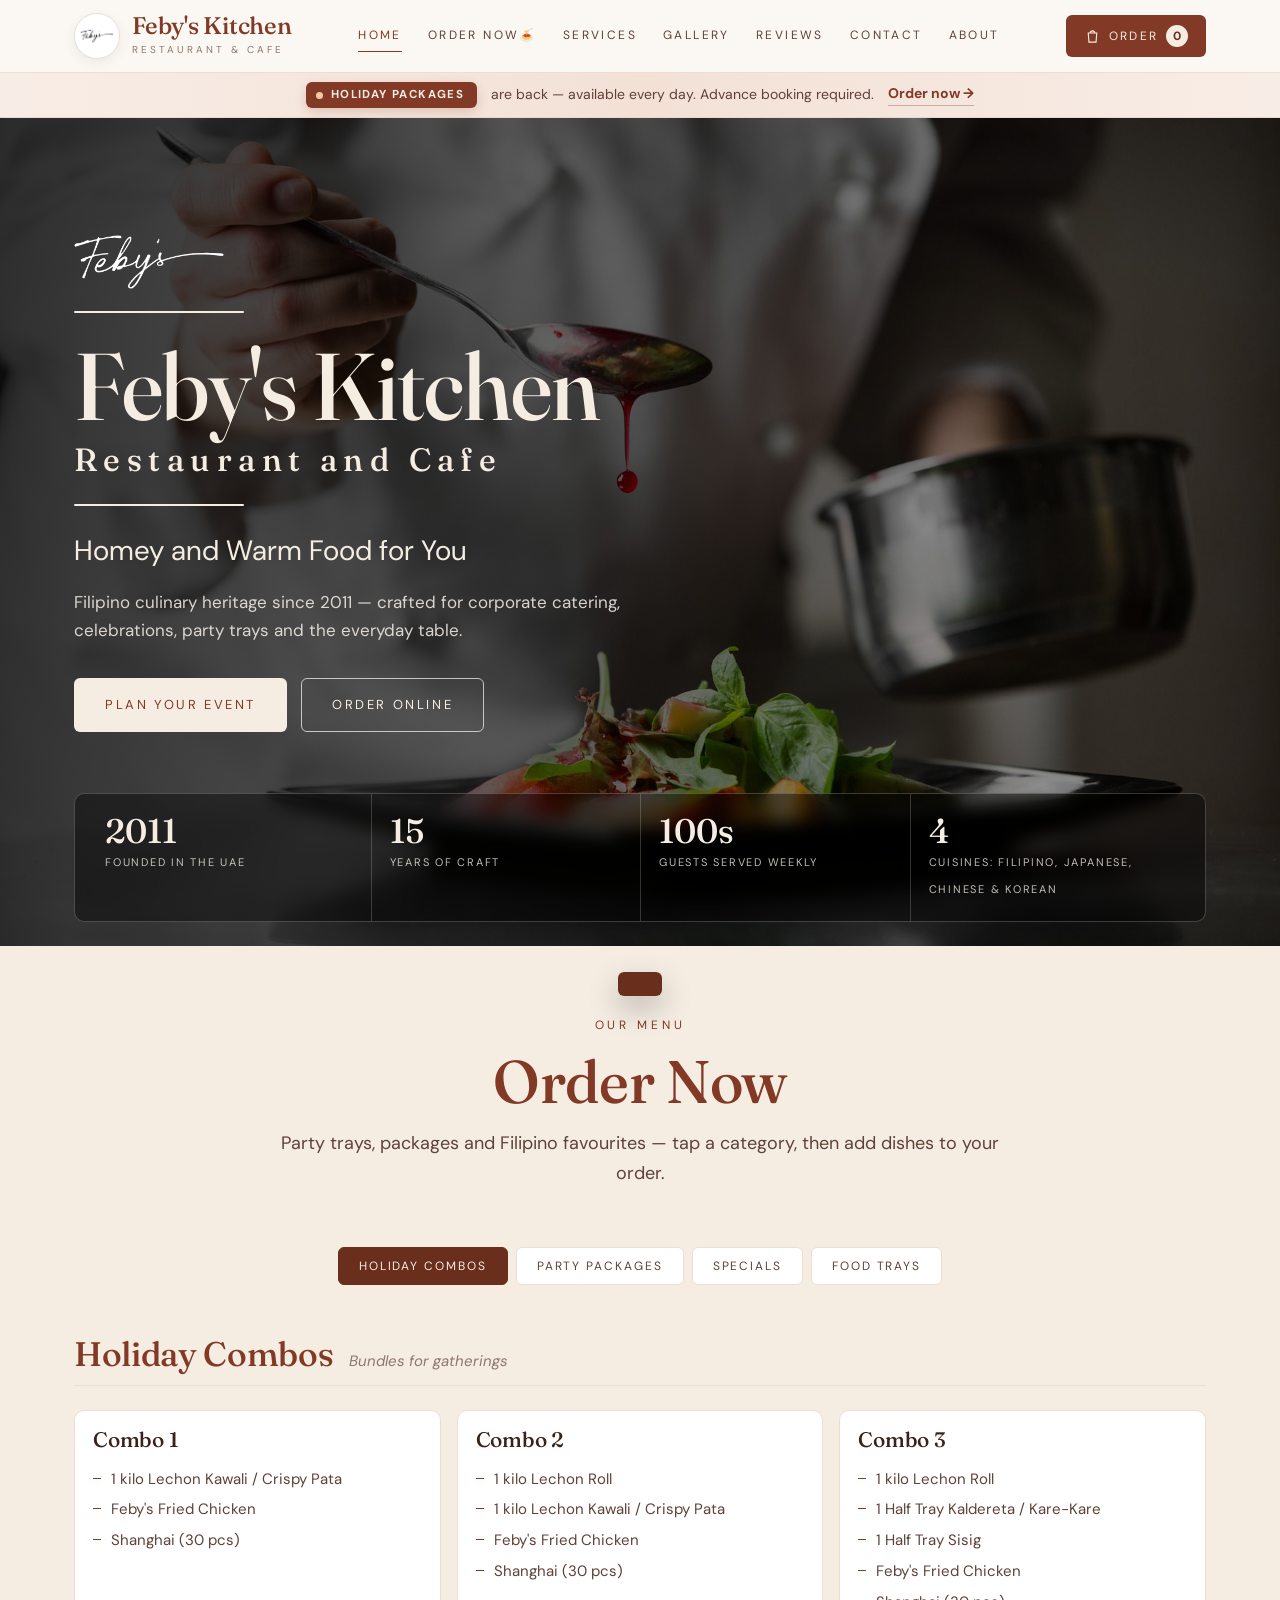
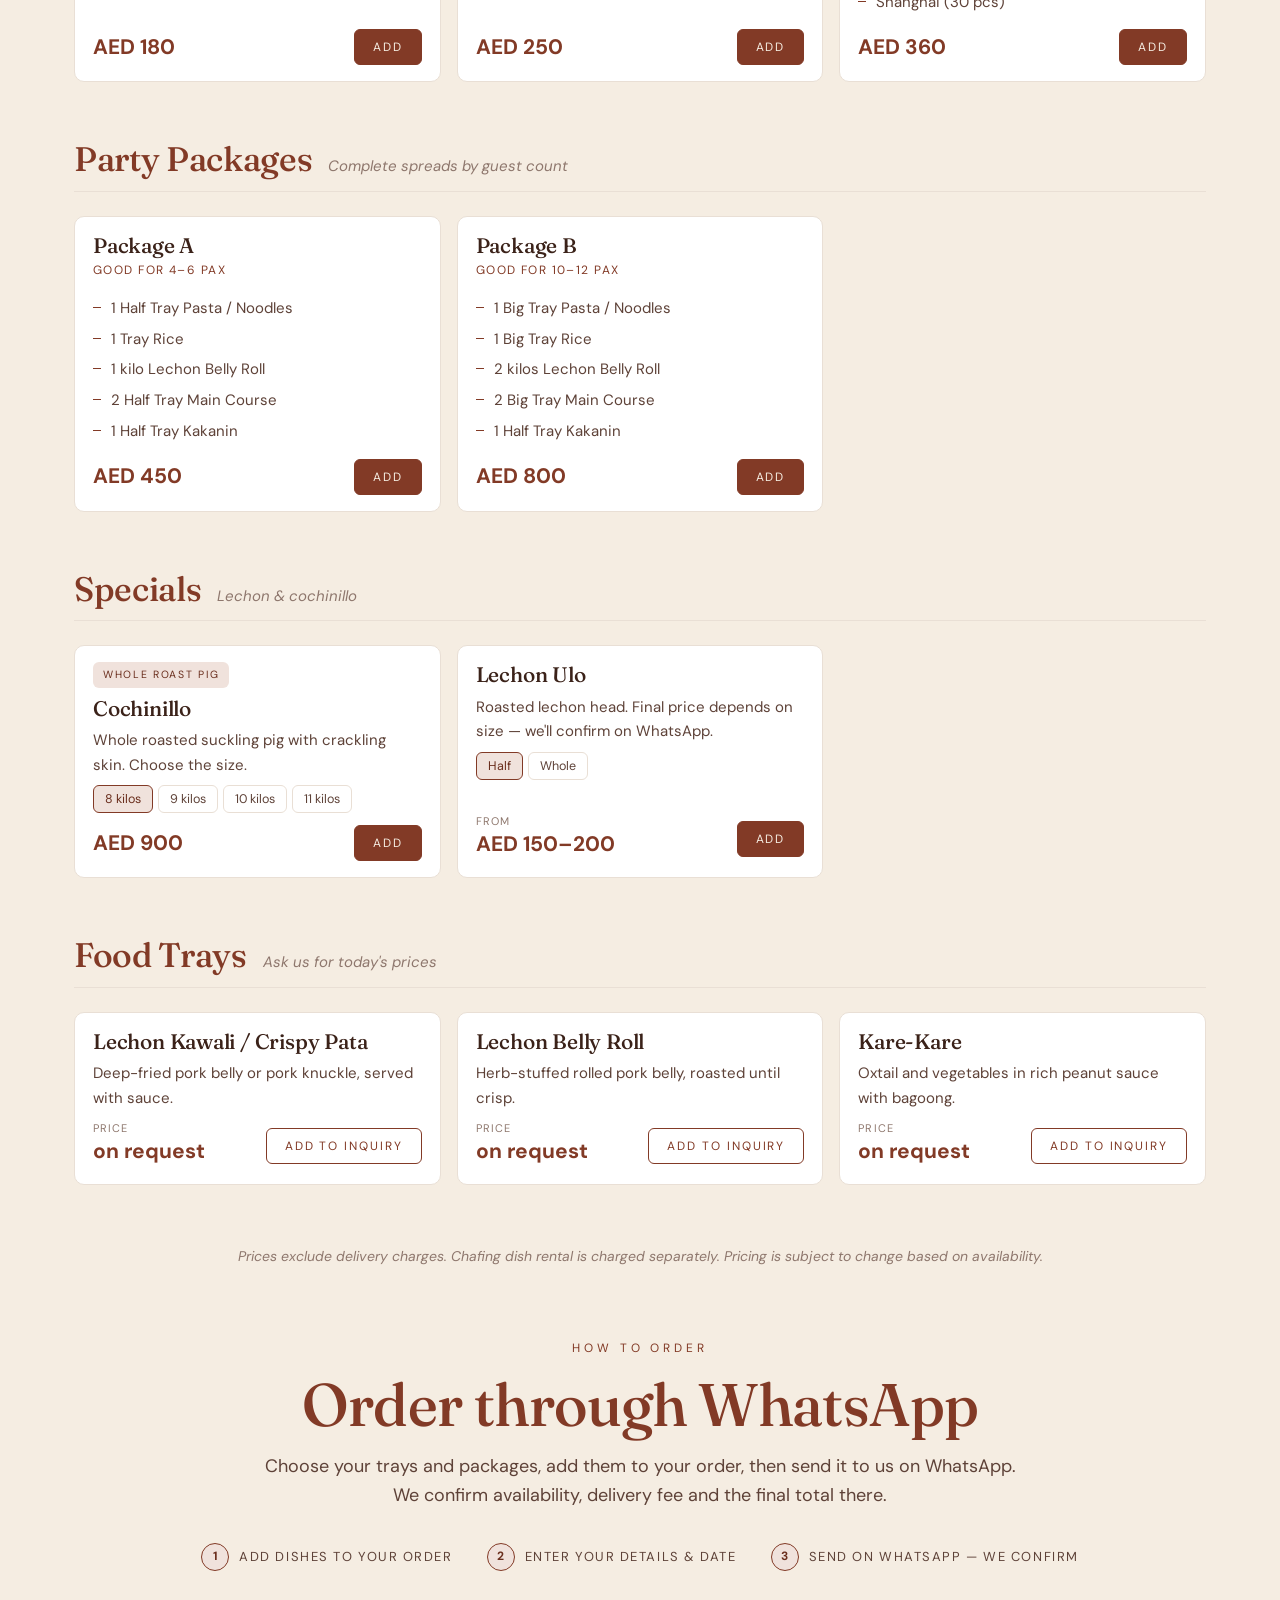
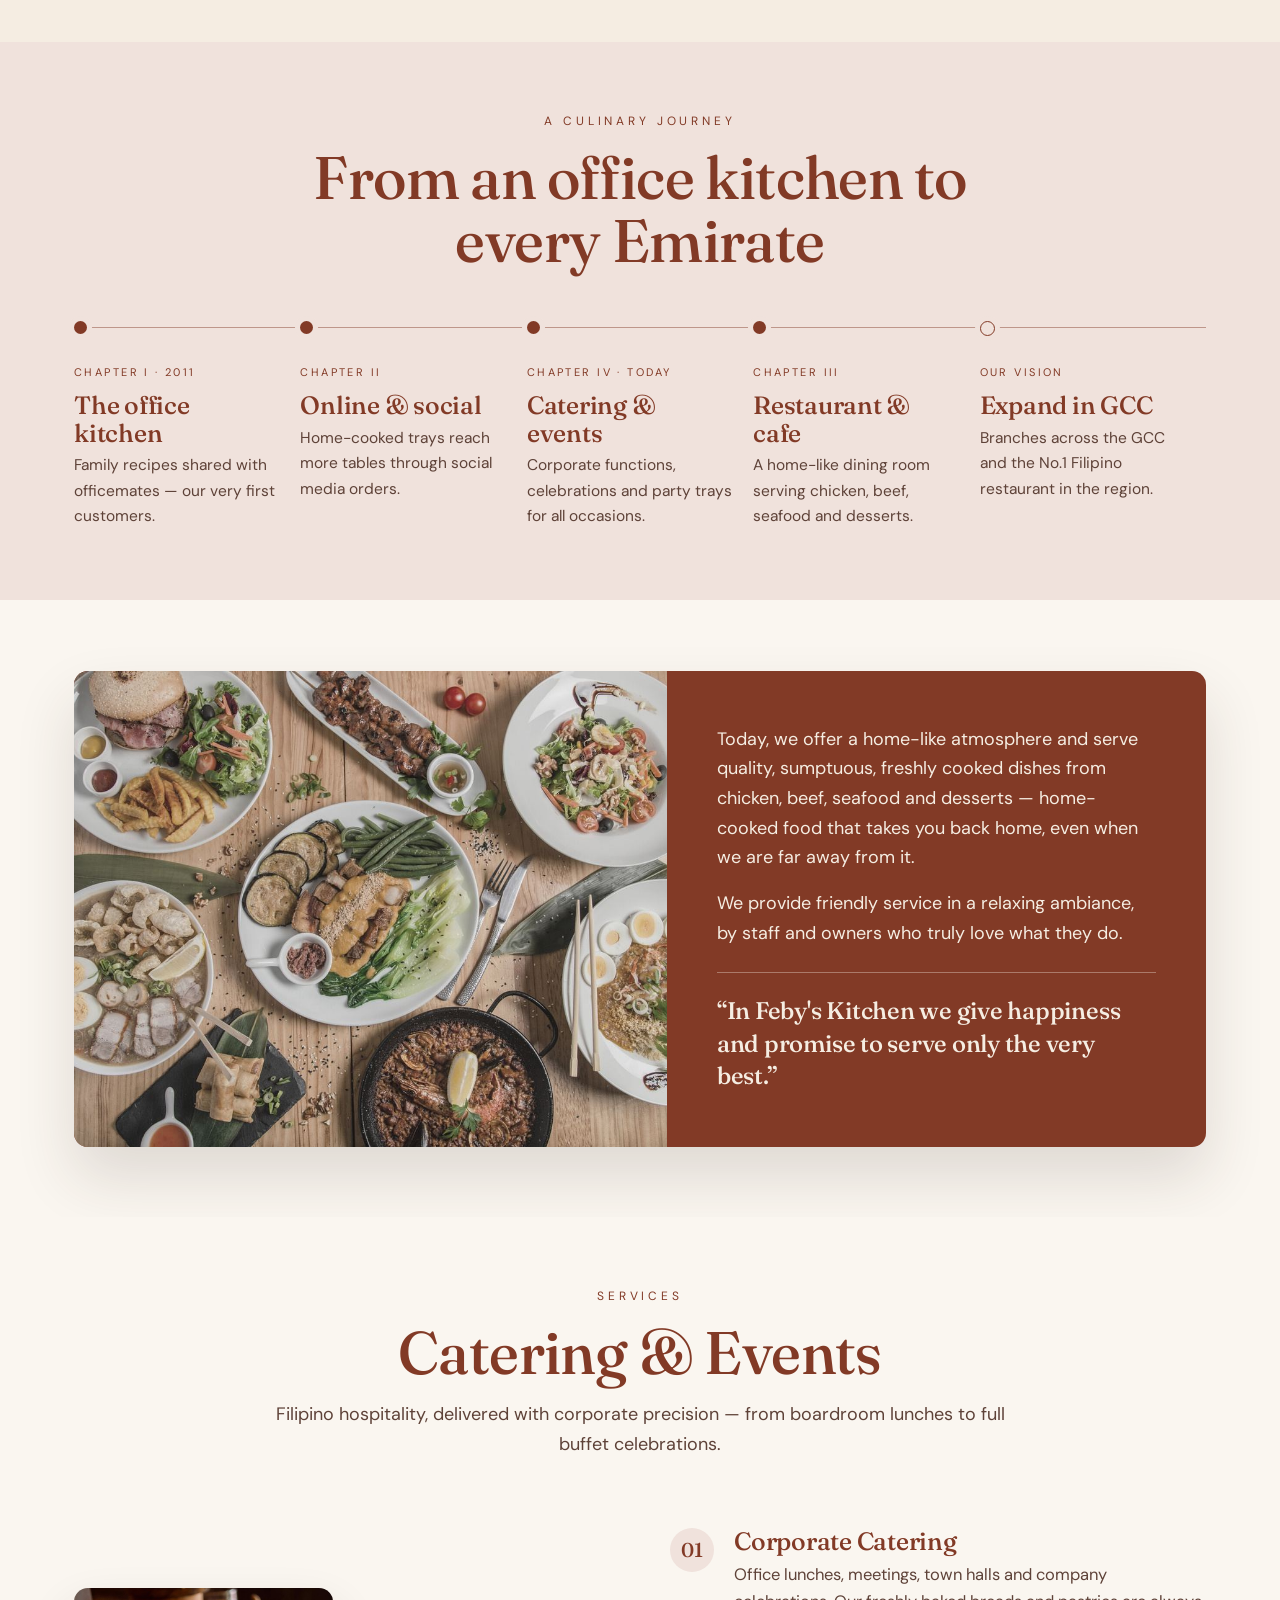
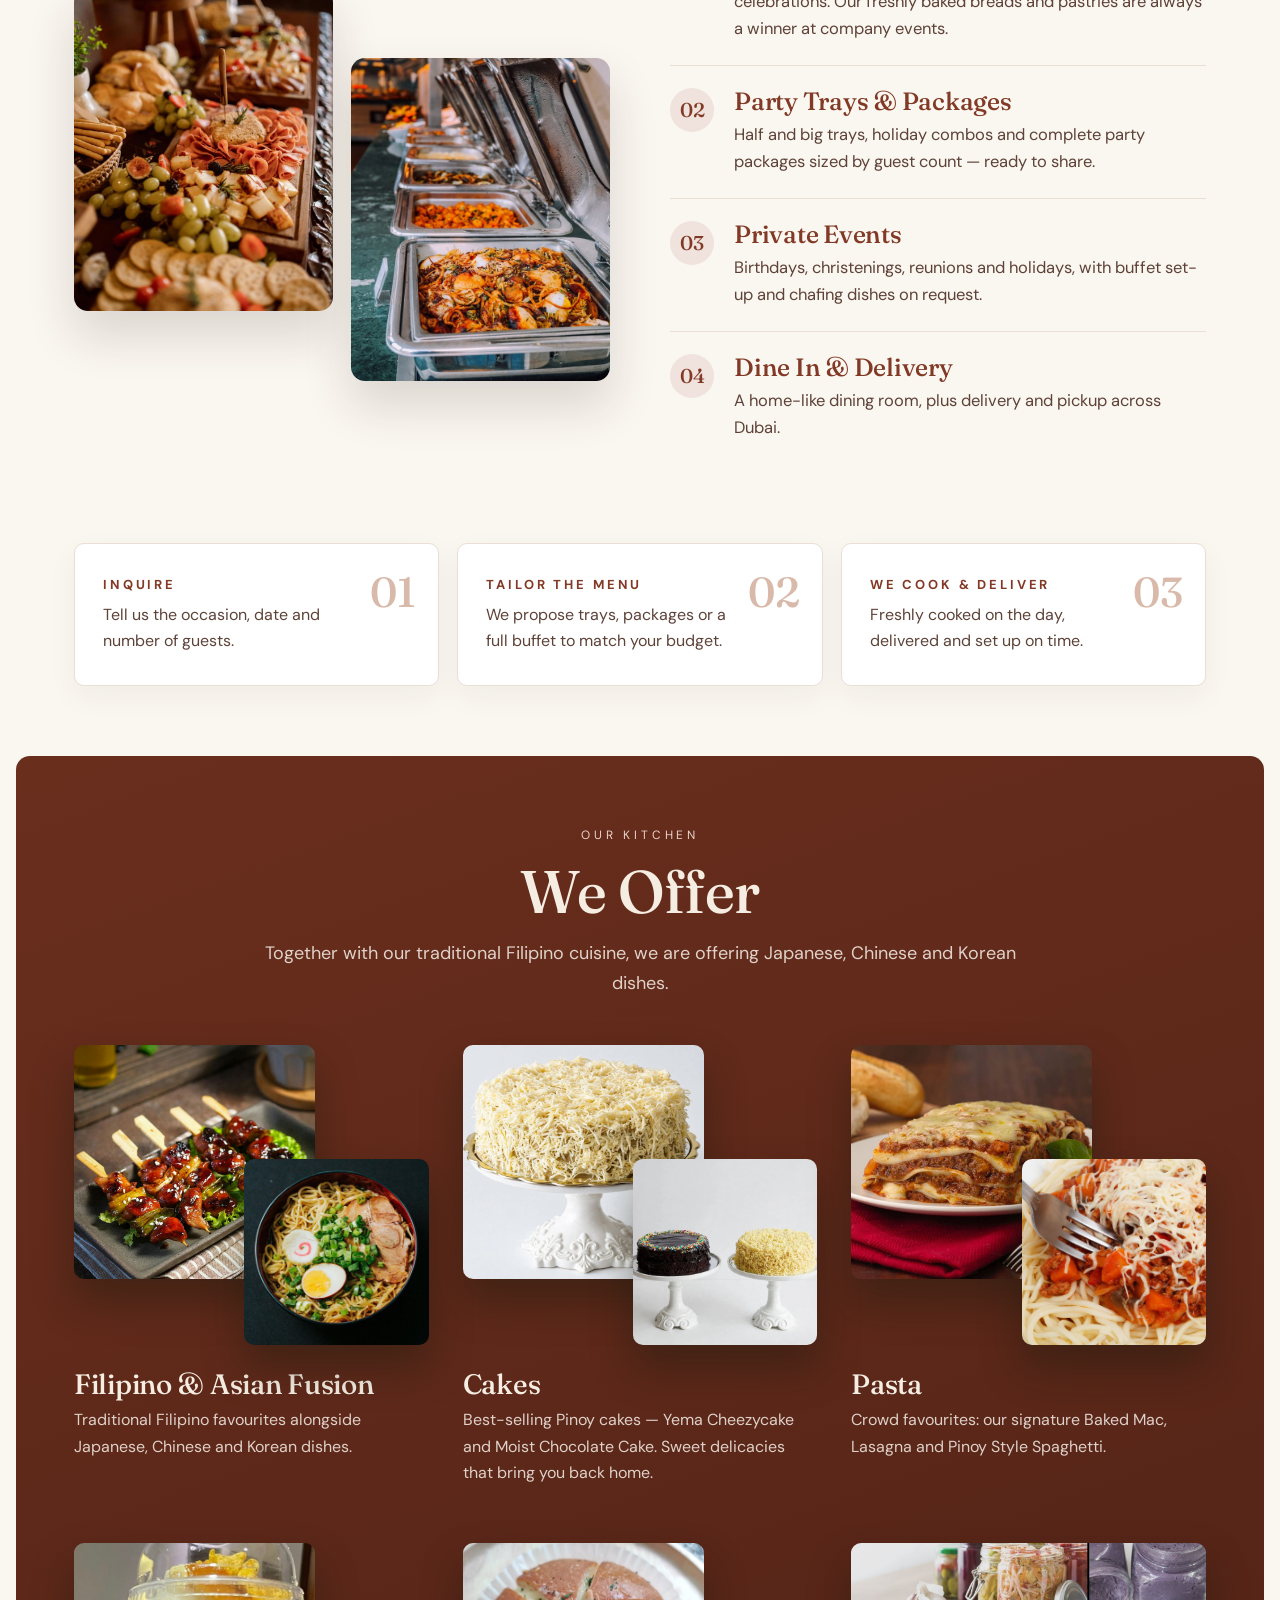
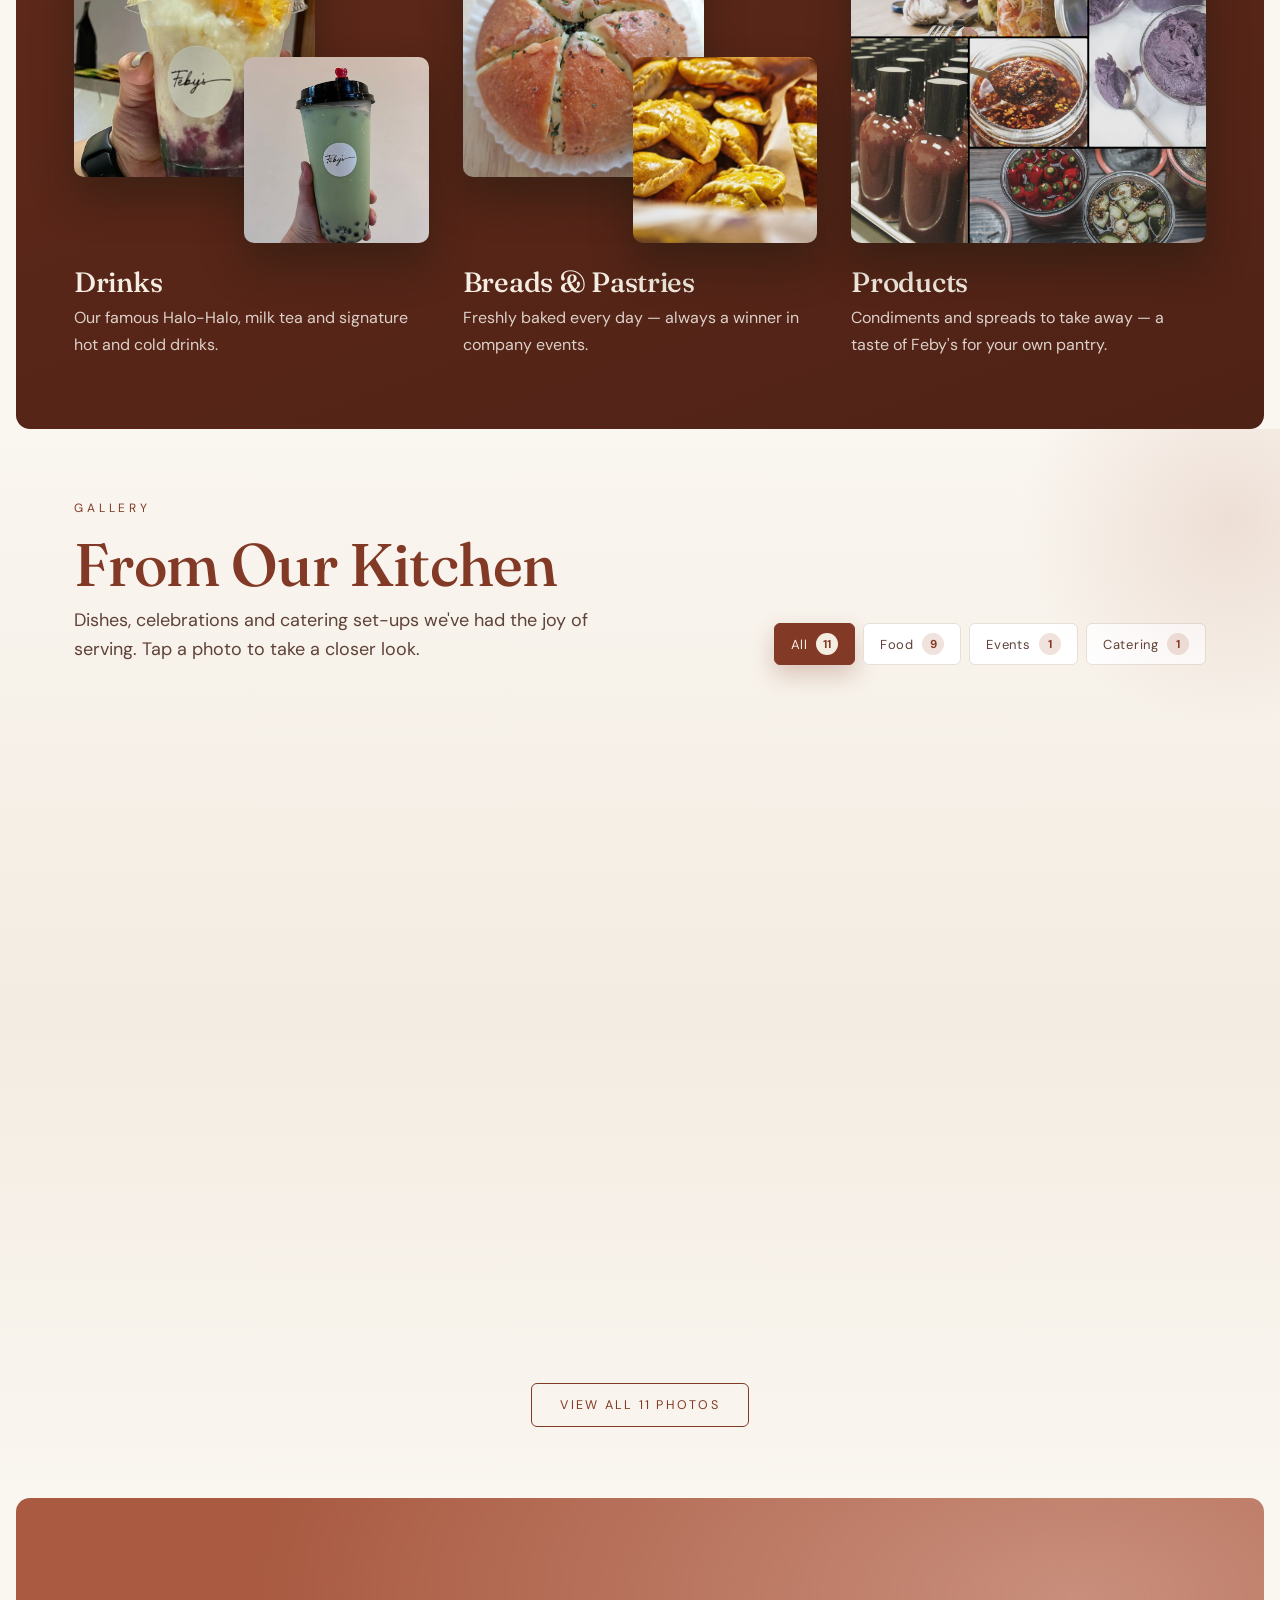
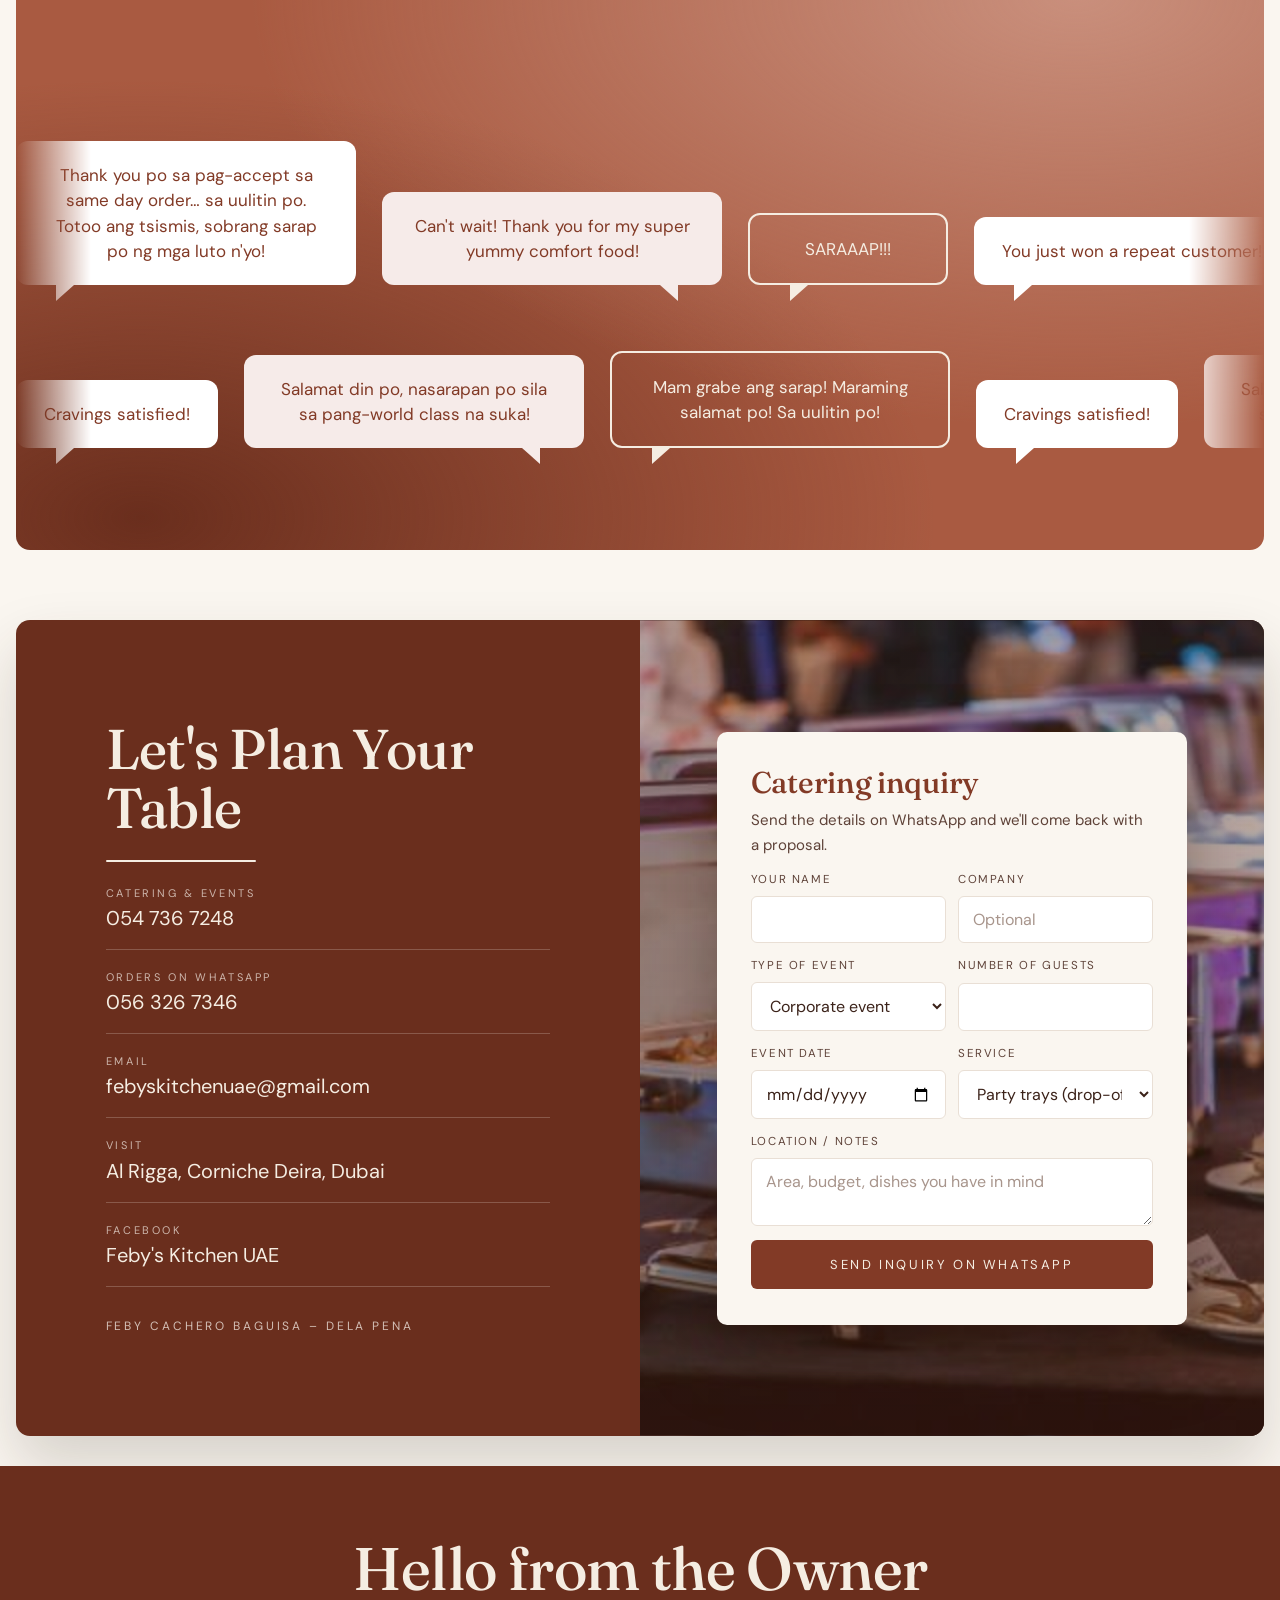
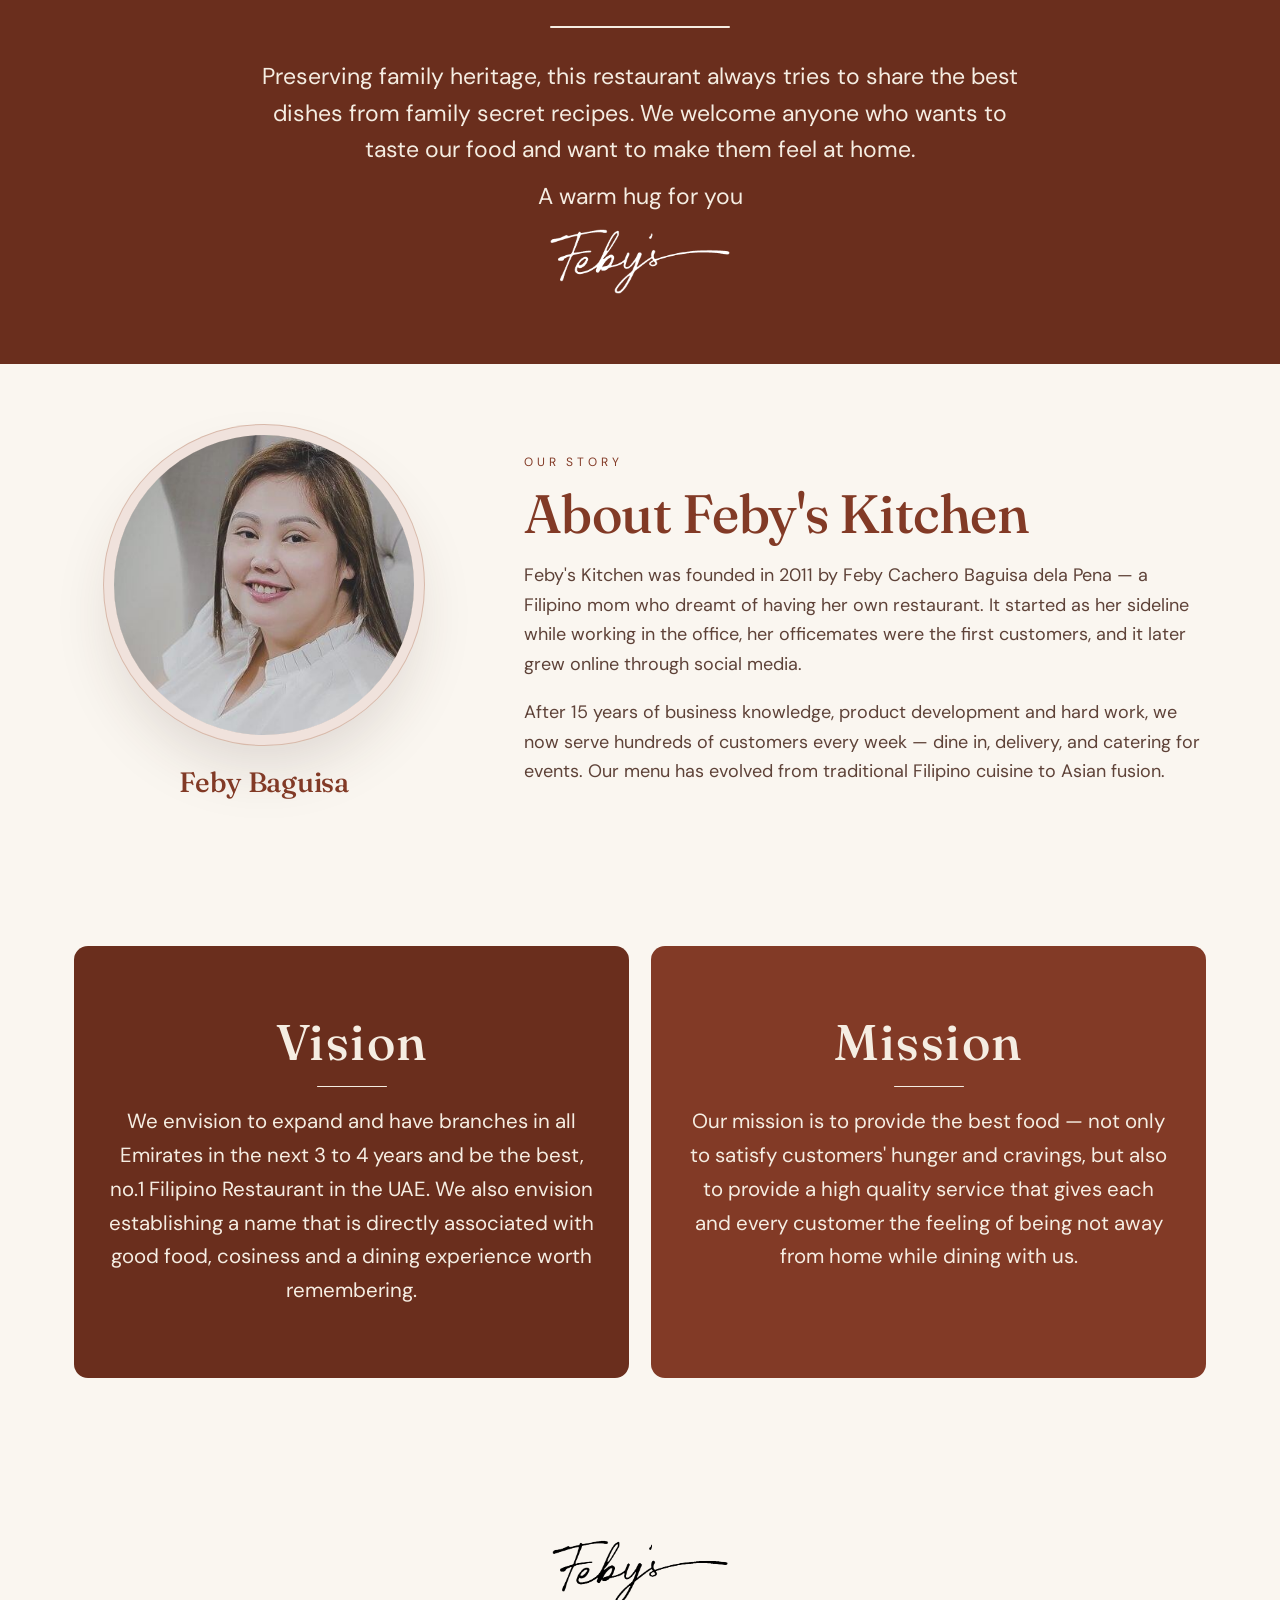
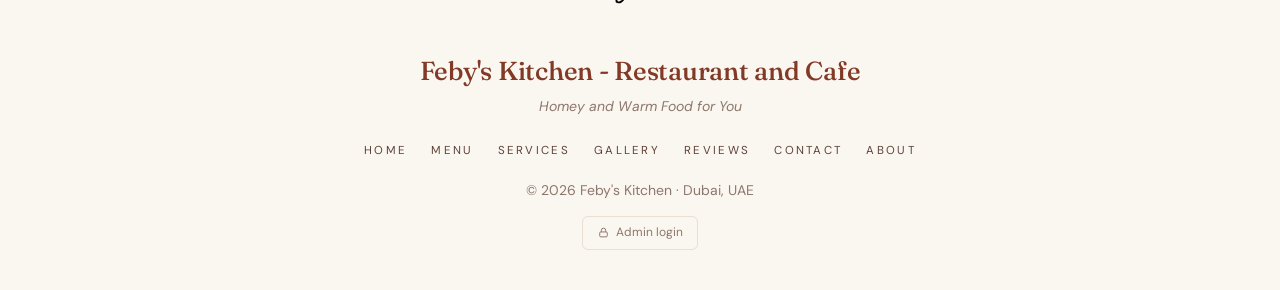
==== commit 6ece4185: "Footer: remove Powered by Bready Web Studios link Co-Authored-By: Claude Opus 5.5 <noreply@anthropic" ====
--- a/index.html
+++ b/index.html
@@ -318,7 +318,6 @@
     <nav class="f-nav" aria-label="Footer"><a href="#home">Home</a><a href="#order">Menu</a><a href="#services">Services</a><a href="#gallery">Gallery</a><a href="#reviews">Reviews</a><a href="#contact">Contact</a><a href="#about">About</a></nav>
     <div class="copyright">© <span id="yr"></span> Feby's Kitchen · Dubai, UAE</div>
     <a class="admin-link" href="admin.html" target="_blank" rel="nofollow noopener"><svg viewBox="0 0 24 24"><rect x="5" y="11" width="14" height="9" rx="2"/><path d="M8 11V8a4 4 0 0 1 8 0v3"/></svg>Admin login</a>
-    <div class="powered"><span>Powered by</span><a href="https://breadywebstudio.vercel.app/" target="_blank" rel="noopener" title="Bready Web Studios"><img src="media/bready-web-studios.png" alt="Bready Web Studios" width="104" height="30"></a></div>
   </div>
 </footer>
 
--- a/styles.css
+++ b/styles.css
@@ -23,7 +23,7 @@
   --sage:#f0e2dc;        /* soft rust tint */
   --sand:#f3ece2;
   --section-space:clamp(48px,5.5vw,72px);
-  --r-sm:12px; --r:20px; --r-lg:32px;
+  --r-sm:6px; --r:10px; --r-lg:14px;
   --display:"Fraunces", Georgia, serif;
   --serif:"DM Sans", "Helvetica Neue", Arial, sans-serif;
   --sans:"DM Sans", "Helvetica Neue", Arial, sans-serif;
@@ -56,7 +56,7 @@
 .sec-head p{color:var(--ink-2);margin-top:16px;font-size:18px}
 
 /* ---------- buttons ---------- */
-.btn{display:inline-flex;align-items:center;justify-content:center;gap:8px;padding:15px 30px;font-family:var(--sans);font-size:13px;letter-spacing:.2em;text-transform:uppercase;text-decoration:none;border:1px solid transparent;border-radius:999px;transition:background .25s,color .25s,border-color .25s,transform .25s,box-shadow .25s}
+.btn{display:inline-flex;align-items:center;justify-content:center;gap:8px;padding:15px 30px;font-family:var(--sans);font-size:13px;letter-spacing:.2em;text-transform:uppercase;text-decoration:none;border:1px solid transparent;border-radius:6px;transition:background .25s,color .25s,border-color .25s,transform .25s,box-shadow .25s}
 .btn:hover{transform:translateY(-2px);box-shadow:0 10px 24px rgba(58,42,32,.18)}
 .btn-cream{background:var(--cream);color:var(--rust)}
 .btn-cream:hover{background:#fff}
@@ -77,17 +77,17 @@
 .nav-links a{font-family:var(--sans);font-size:12px;letter-spacing:.2em;text-transform:uppercase;text-decoration:none;color:var(--ink-2);padding:6px 0;border-bottom:1px solid transparent;transition:color .2s,border-color .2s}
 .nav-links a:hover,.nav-links a.on{color:var(--rust);border-color:var(--rust)}
 .nav-end{display:flex;align-items:center;gap:10px}
-.cart-btn{display:flex;align-items:center;gap:8px;background:var(--olive);color:var(--cream);border:0;border-radius:999px;padding:10px 18px;transition:background .2s;font-size:12px;letter-spacing:.18em;text-transform:uppercase}
+.cart-btn{display:flex;align-items:center;gap:8px;background:var(--olive);color:var(--cream);border:0;border-radius:6px;padding:10px 18px;transition:background .2s;font-size:12px;letter-spacing:.18em;text-transform:uppercase}
 .cart-btn:hover{background:var(--olive-d)}
 .cart-btn .count{background:var(--cream);color:var(--olive-d);border-radius:999px;min-width:22px;height:22px;display:grid;place-items:center;font-size:12px;letter-spacing:0;font-weight:700}
-.burger{display:none;width:42px;height:42px;border:1px solid var(--line);border-radius:50%;background:#fff;flex-direction:column;justify-content:center;align-items:center;gap:6px}
+.burger{display:none;width:42px;height:42px;border:1px solid var(--line);border-radius:8px;background:#fff;flex-direction:column;justify-content:center;align-items:center;gap:6px}
 .burger span{display:block;width:18px;height:1.5px;background:var(--rust);transition:transform .25s}
 .burger[aria-expanded="true"] span:first-child{transform:translateY(3.75px) rotate(45deg)}
 .burger[aria-expanded="true"] span:last-child{transform:translateY(-3.75px) rotate(-45deg)}
 
 .notice{position:relative;background:linear-gradient(90deg,#f8ede6,#f3e1d6 50%,#f8ede6);color:var(--ink-2);border-bottom:1px solid #ecd7cb}
 .notice .wrap{display:flex;align-items:center;justify-content:center;gap:10px 14px;padding:9px 24px;font-size:14px;line-height:1.4;text-align:center;flex-wrap:wrap}
-.n-tag{display:inline-flex;align-items:center;gap:8px;background:var(--rust);color:var(--cream);border-radius:999px;padding:5px 13px 5px 10px;font-family:var(--sans);font-weight:700;font-size:11.5px;letter-spacing:.12em;text-transform:uppercase;white-space:nowrap;box-shadow:0 4px 12px rgba(130,58,38,.2)}
+.n-tag{display:inline-flex;align-items:center;gap:8px;background:var(--rust);color:var(--cream);border-radius:6px;padding:5px 13px 5px 10px;font-family:var(--sans);font-weight:700;font-size:11.5px;letter-spacing:.12em;text-transform:uppercase;white-space:nowrap;box-shadow:0 4px 12px rgba(130,58,38,.2)}
 .n-tag i{width:7px;height:7px;border-radius:50%;background:#f3c9a8;box-shadow:0 0 0 0 rgba(243,201,168,.7);animation:nPulse 2.2s ease-out infinite}
 @keyframes nPulse{0%{box-shadow:0 0 0 0 rgba(243,201,168,.7)}70%{box-shadow:0 0 0 7px rgba(243,201,168,0)}100%{box-shadow:0 0 0 0 rgba(243,201,168,0)}}
 .n-text{color:var(--ink-2)}
@@ -198,7 +198,7 @@
 .order-cta .how{margin-bottom:0}
 .how b{width:28px;height:28px;border-radius:50%;border:1px solid var(--olive);background:var(--sage);color:var(--olive-d);display:grid;place-items:center;font-size:12px;letter-spacing:0}
 .tabs{display:flex;gap:8px;justify-content:center;flex-wrap:wrap;margin-bottom:40px;position:sticky;top:72px;z-index:20;padding:12px 0;background:var(--cream)}
-.tab{border:1px solid var(--line);background:#fff;border-radius:999px;padding:10px 20px;font-size:12px;letter-spacing:.16em;text-transform:uppercase;color:var(--ink-2);transition:.2s}
+.tab{border:1px solid var(--line);background:#fff;border-radius:6px;padding:10px 20px;font-size:12px;letter-spacing:.16em;text-transform:uppercase;color:var(--ink-2);transition:.2s}
 .tab:hover{border-color:var(--olive);color:var(--olive-d)}
 .tab.active{background:var(--espresso);border-color:var(--espresso);color:var(--cream)}
 .cat{margin-bottom:60px;scroll-margin-top:210px}
@@ -206,8 +206,9 @@
 .cat-title h3{font-family:var(--display);font-weight:500;font-size:34px;text-transform:none;letter-spacing:-.01em;color:var(--rust);line-height:1}
 .cat-title span{color:var(--muted);font-size:15px;font-style:italic}
 .grid{display:grid;grid-template-columns:repeat(auto-fill,minmax(290px,1fr));gap:22px}
-.item{background:#fff;border:1px solid var(--line);border-radius:var(--r);overflow:hidden;display:flex;flex-direction:column;transition:transform .25s,box-shadow .25s}
-.item:hover{transform:translateY(-4px);box-shadow:0 22px 44px rgba(58,42,32,.12)}
+/* flat item containers: plain border, no shadow, no lift */
+.item{background:#fff;border:1px solid var(--line);border-radius:var(--r);overflow:hidden;display:flex;flex-direction:column;box-shadow:none;transition:border-color .2s}
+.item:hover{border-color:var(--rose-l)}
 .thumb{aspect-ratio:16/10;position:relative;display:grid;place-items:center;overflow:hidden}
 .thumb img{width:100%;height:100%;object-fit:cover}
 .thumb .ph{font-family:var(--script);font-size:48px;color:rgba(246,239,232,.92);transform:rotate(-4deg)}
@@ -215,24 +216,45 @@
 .thumb.g2,.lthumb.g2{background:linear-gradient(135deg,#823a26,#bc7a66)}
 .thumb.g3,.lthumb.g3{background:linear-gradient(135deg,var(--rust-dd),var(--rust-d))}
 .thumb.g4,.lthumb.g4{background:linear-gradient(135deg,#a0614a,#d1a08c)}
-.badge{position:absolute;top:12px;left:12px;background:var(--cream);color:var(--olive-d);border-radius:999px;font-family:var(--sans);font-size:10.5px;letter-spacing:.16em;text-transform:uppercase;padding:5px 10px}
-.body{padding:20px 22px 22px;display:flex;flex-direction:column;flex:1}
-.body h4{font-family:var(--display);font-weight:500;font-size:26px;letter-spacing:-.01em;line-height:1.1;color:var(--ink)}
+.badge{display:inline-block;align-self:flex-start;margin-bottom:8px;background:var(--sage);color:var(--olive-d);border-radius:6px;font-family:var(--sans);font-size:10.5px;letter-spacing:.16em;text-transform:uppercase;padding:4px 10px}
+.body{padding:22px 22px 20px;display:flex;flex-direction:column;flex:1}
+.body h4{font-family:var(--display);font-weight:500;font-size:23px;letter-spacing:-.01em;line-height:1.15;color:var(--ink)}
+/* text-first menu card; a photo is an optional small extra */
+.item-head{display:flex;align-items:flex-start;justify-content:space-between;gap:14px}
+.item-title{display:flex;flex-direction:column;min-width:0}
+.item .foot{padding-top:16px}
+/* compact cards: tighter padding & type; a photo fills the card's right side */
+.grid{gap:16px}
+.item{min-height:136px}   /* photo and text-only cards line up at the same height */
+.item .pax-row{display:flex;align-items:center;flex-wrap:wrap;gap:6px 8px;margin-top:4px}
+.item .pax-row .pax{margin-top:0}
+.item .pax-row .variants{margin-top:0}
+.item .body{padding:16px 18px}
+.item .body h4{font-size:21px}
+.item .foot{padding-top:12px;flex-wrap:wrap}
+.item .price{font-size:21px}
+.item .add{padding:9px 18px}
+.item .variants{margin-top:8px;gap:5px}
+.item .variants button{padding:5px 11px;font-size:12.5px}
+.item.has-pic{flex-direction:row}
+.item.has-pic .body{min-width:0}
+.item.has-pic .body{padding-left:14px}
+.pic-btn{order:-1;flex:0 0 112px;height:112px;align-self:flex-start;margin:12px 0 12px 12px;padding:0;border:0;background:var(--rose-l);border-radius:6px;overflow:hidden;cursor:zoom-in;position:relative}
+.pic-btn:focus-visible{outline:2px solid var(--rust);outline-offset:3px}
+.item .pic{position:absolute;inset:0;width:100%;height:100%;border-radius:6px;object-fit:cover;transition:transform .35s}
+.pic-btn:hover .pic{transform:scale(1.06)}
 .pax{font-family:var(--sans);font-size:12px;letter-spacing:.12em;text-transform:uppercase;color:var(--olive);margin-top:4px}
 .body ul{list-style:none;margin:12px 0 0;font-size:15px;color:var(--ink-2)}
 .body ul li{padding:3px 0 3px 18px;position:relative}
 .body ul li::before{content:"";position:absolute;left:0;top:14px;width:8px;height:1px;background:var(--rust)}
 .body p.desc{font-size:15px;color:var(--ink-2);margin-top:8px}
 .variants{display:flex;flex-wrap:wrap;gap:6px;margin-top:14px}
-.variants button{border:1px solid var(--line);background:#fff;border-radius:999px;padding:7px 13px;font-size:13px;color:var(--ink-2)}
-.variants button.on{border-color:var(--olive);color:var(--olive-d);background:var(--sage)}
-/* one portion only (e.g. "Half tray") — a label, not a choice */
-.variants button:only-child{pointer-events:none;cursor:default}
-.foot{display:flex;align-items:center;justify-content:space-between;gap:10px;margin-top:auto;padding-top:20px}
+.variants button{border:1px solid var(--line);background:#fff;border-radius:6px;padding:7px 13px;font-size:13px;color:var(--ink-2)}
+.variants button.on{border-color:var(--olive);color:var(--olive-d);background:var(--sage)}.foot{display:flex;align-items:center;justify-content:space-between;gap:10px;margin-top:auto;padding-top:20px}
 .price{font-size:24px;font-weight:700;color:var(--rust)}
 .price small{font-family:var(--sans);font-size:11px;color:var(--muted);font-weight:400;display:block;line-height:1;letter-spacing:.1em;text-transform:uppercase}
 .price-request{font-size:17px}
-.add{background:var(--rust);color:var(--cream);border:1px solid var(--rust);border-radius:999px;padding:10px 20px;font-size:12px;letter-spacing:.16em;text-transform:uppercase;transition:.2s;white-space:nowrap}
+.add{background:var(--rust);color:var(--cream);border:1px solid var(--rust);border-radius:6px;padding:10px 20px;font-size:12px;letter-spacing:.16em;text-transform:uppercase;transition:.2s;white-space:nowrap}
 .add:hover{background:var(--rust-d)}
 .add.ask{background:#fff;color:var(--rust)}
 .add.ask:hover{background:var(--rust);color:var(--cream)}
@@ -245,7 +267,7 @@
 .g-head .sec-head{text-align:left;margin:0;max-width:560px}
 .g-head .sec-head p{margin-top:10px}
 .g-filters{display:flex;flex-wrap:wrap;gap:8px}
-.g-chip{display:inline-flex;align-items:center;gap:8px;border:1px solid var(--line);background:#fff;color:var(--ink-2);border-radius:999px;padding:9px 16px;font-size:13px;letter-spacing:.06em;transition:background .25s,color .25s,border-color .25s,transform .25s,box-shadow .25s}
+.g-chip{display:inline-flex;align-items:center;gap:8px;border:1px solid var(--line);background:#fff;color:var(--ink-2);border-radius:6px;padding:9px 16px;font-size:13px;letter-spacing:.06em;transition:background .25s,color .25s,border-color .25s,transform .25s,box-shadow .25s}
 .g-chip span{min-width:22px;height:22px;padding:0 6px;border-radius:999px;background:var(--sage);color:var(--rust);display:grid;place-items:center;font-size:11.5px;font-weight:700;letter-spacing:0}
 .g-chip:hover{border-color:var(--rust);color:var(--rust);transform:translateY(-2px)}
 .g-chip.on{background:var(--rust);border-color:var(--rust);color:var(--cream);box-shadow:0 10px 22px rgba(130,58,38,.25)}
@@ -264,17 +286,17 @@
 .g-item:hover,.g-item:focus-visible{box-shadow:0 22px 44px rgba(79,34,22,.22)}
 .g-item:hover img,.g-item:focus-visible img{transform:scale(1.08);animation-play-state:paused}
 .g-item:hover::after,.g-item:focus-visible::after{opacity:1}
-.g-tag{position:absolute;top:12px;left:12px;z-index:2;background:rgba(250,246,240,.92);color:var(--rust);font-size:10.5px;letter-spacing:.14em;text-transform:uppercase;padding:5px 10px;border-radius:999px;backdrop-filter:blur(4px)}
+.g-tag{position:absolute;top:12px;left:12px;z-index:2;background:rgba(250,246,240,.92);color:var(--rust);font-size:10.5px;letter-spacing:.14em;text-transform:uppercase;padding:5px 10px;border-radius:6px;backdrop-filter:blur(4px)}
 .g-item figcaption{position:absolute;left:16px;right:16px;bottom:14px;z-index:2;color:var(--cream);text-align:left;font-family:var(--display);font-weight:500;font-size:18px;line-height:1.2;transform:translateY(8px);opacity:.92;transition:transform .4s ease,opacity .4s ease}
 .g-item.b figcaption,.g-item.f figcaption{font-size:clamp(20px,2.2vw,28px)}
 .g-item figcaption small{display:block;font-family:var(--sans);font-size:11px;letter-spacing:.16em;text-transform:uppercase;opacity:0;margin-top:4px;transition:opacity .4s ease}
 .g-item:hover figcaption,.g-item:focus-visible figcaption{transform:none;opacity:1}
 .g-item:hover figcaption small,.g-item:focus-visible figcaption small{opacity:.8}
-.g-zoom{position:absolute;right:12px;top:12px;z-index:2;width:34px;height:34px;border-radius:50%;background:rgba(250,246,240,.92);color:var(--rust);display:grid;place-items:center;opacity:0;transform:scale(.7);transition:opacity .3s ease,transform .3s ease}
+.g-zoom{position:absolute;right:12px;top:12px;z-index:2;width:34px;height:34px;border-radius:8px;background:rgba(250,246,240,.92);color:var(--rust);display:grid;place-items:center;opacity:0;transform:scale(.7);transition:opacity .3s ease,transform .3s ease}
 .g-zoom svg{width:16px;height:16px;fill:none;stroke:currentColor;stroke-width:2}
 .g-item:hover .g-zoom,.g-item:focus-visible .g-zoom{opacity:1;transform:none}
 .g-actions{text-align:center;margin-top:30px}
-.g-more-btn{border:1px solid var(--rust);background:transparent;color:var(--rust);border-radius:999px;padding:13px 28px;font-size:12.5px;letter-spacing:.18em;text-transform:uppercase;transition:background .25s,color .25s,transform .25s}
+.g-more-btn{border:1px solid var(--rust);background:transparent;color:var(--rust);border-radius:6px;padding:13px 28px;font-size:12.5px;letter-spacing:.18em;text-transform:uppercase;transition:background .25s,color .25s,transform .25s}
 .g-more-btn:hover{background:var(--rust);color:var(--cream);transform:translateY(-2px)}
 .g-empty{grid-column:1/-1;color:var(--muted);font-style:italic;text-align:center;padding:40px 0}
 .lightbox{position:fixed;inset:0;z-index:90;background:rgba(40,16,9,.94);display:flex;align-items:center;justify-content:center;padding:20px;animation:lbIn .25s ease}
@@ -283,12 +305,13 @@
 .lightbox img{max-width:100%;max-height:80vh;border-radius:var(--r);display:block;margin:0 auto;box-shadow:0 30px 80px rgba(0,0,0,.5)}
 .lightbox figcaption{color:var(--cream);margin-top:14px;font-family:var(--display);font-weight:500;font-size:22px;letter-spacing:-.01em}
 .lb-x{position:absolute;top:14px;right:18px;background:none;border:0;color:var(--cream);font-size:40px;line-height:1}
-.lb-nav{position:absolute;top:50%;transform:translateY(-50%);width:48px;height:48px;border-radius:50%;border:1px solid rgba(246,239,232,.4);background:rgba(246,239,232,.08);color:var(--cream);font-size:28px;line-height:1}
+.lb-nav{position:absolute;top:50%;transform:translateY(-50%);width:48px;height:48px;border-radius:8px;border:1px solid rgba(246,239,232,.4);background:rgba(246,239,232,.08);color:var(--cream);font-size:28px;line-height:1}
 .lb-prev{left:16px}.lb-next{right:16px}
 .lb-nav:hover{background:rgba(246,239,232,.2)}
 .lb-count{position:absolute;top:22px;left:24px;color:rgba(246,239,232,.75);font-size:12px;letter-spacing:.2em}
 .lightbox img{transition:opacity .25s ease}
 .lightbox img.swap{opacity:0}
+.lightbox.single .lb-nav,.lightbox.single .lb-count{display:none}
 
 /* ---------- reviews ---------- */
 .reviews{margin:0 16px;border-radius:var(--r-lg);background:radial-gradient(ellipse at 85% 15%,#c98f7c,transparent 55%),radial-gradient(ellipse at 10% 95%,var(--rust-d),transparent 50%),var(--rose);color:var(--cream);padding:var(--section-space) 0 calc(var(--section-space) - 20px);overflow:hidden}
@@ -299,9 +322,9 @@
 .rv-track.rev{animation-direction:reverse;animation-duration:95s}
 .rv-lane:hover .rv-track,.rv-lane:focus-within .rv-track{animation-play-state:paused}
 @keyframes rvMove{from{transform:translateX(0)}to{transform:translateX(-50%)}}
-.bubble{position:relative;flex:0 0 auto;max-width:340px;min-width:200px;padding:22px 28px 20px;border-radius:26px;background:#fff;color:var(--rust);text-align:center;font-size:17px;line-height:1.5;margin:0 0 22px;animation:bob 6s ease-in-out infinite}
-.bubble:nth-child(3n+2){background:var(--blush);border-radius:40px;animation-delay:-2s}
-.bubble:nth-child(3n){background:transparent;color:var(--cream);border:2px solid var(--cream);border-radius:22px;animation-delay:-4s}
+.bubble{position:relative;flex:0 0 auto;max-width:340px;min-width:200px;padding:22px 28px 20px;border-radius:12px;background:#fff;color:var(--rust);text-align:center;font-size:17px;line-height:1.5;margin:0 0 22px;animation:bob 6s ease-in-out infinite}
+.bubble:nth-child(3n+2){background:var(--blush);border-radius:12px;animation-delay:-2s}
+.bubble:nth-child(3n){background:transparent;color:var(--cream);border:2px solid var(--cream);border-radius:12px;animation-delay:-4s}
 .bubble::after{content:"";position:absolute;bottom:-16px;left:40px;width:0;height:0;border-style:solid;border-width:16px 18px 0 0;border-color:#fff transparent transparent transparent}
 .bubble:nth-child(3n+2)::after{left:auto;right:44px;border-width:16px 0 0 18px;border-color:var(--blush) transparent transparent transparent}
 .bubble:nth-child(3n)::after{bottom:-18px;border-color:var(--cream) transparent transparent transparent}
@@ -341,13 +364,9 @@
 .f-nav a{font-family:var(--sans);font-size:11.5px;letter-spacing:.2em;text-transform:uppercase;text-decoration:none}
 .f-nav a:hover{color:var(--rust)}
 .copyright{color:var(--muted)}
-.admin-link{display:inline-flex;align-items:center;gap:6px;margin-top:14px;color:var(--muted);text-decoration:none;font-family:var(--sans);font-size:12px;border:1px solid var(--line);border-radius:999px;padding:6px 14px}
+.admin-link{display:inline-flex;align-items:center;gap:6px;margin-top:14px;color:var(--muted);text-decoration:none;font-family:var(--sans);font-size:12px;border:1px solid var(--line);border-radius:6px;padding:6px 14px}
 .admin-link:hover{color:var(--rust);border-color:var(--rust)}
 .admin-link svg{width:13px;height:13px;fill:none;stroke:currentColor;stroke-width:1.8}
-.powered{display:flex;align-items:center;justify-content:center;gap:10px;margin:22px auto 0;padding-top:18px;border-top:1px solid var(--line);max-width:340px;font-family:var(--sans);font-size:11px;letter-spacing:.18em;text-transform:uppercase;color:var(--muted)}
-.powered img{height:30px;width:auto}
-.powered a{display:block;transition:opacity .2s}
-.powered a:hover{opacity:.75}
 
 /* ---------- cart drawer ---------- */
 .overlay{position:fixed;inset:0;background:rgba(40,16,9,.5);opacity:0;pointer-events:none;transition:.25s;z-index:60}
@@ -367,7 +386,7 @@
 .lthumb img{width:100%;height:100%;object-fit:cover}
 .line b{font-weight:700;font-size:16px;line-height:1.25;display:block}
 .chips{display:flex;flex-wrap:wrap;gap:5px;margin-top:5px}
-.chip{font-family:var(--sans);font-size:11px;padding:2px 10px;border-radius:999px;background:var(--sage);color:var(--olive-d)}
+.chip{font-family:var(--sans);font-size:11px;padding:2px 10px;border-radius:6px;background:var(--sage);color:var(--olive-d)}
 .chip.alt{background:var(--sand);color:var(--ink-2);border:1px solid var(--line)}
 .each{font-size:13px;color:var(--muted);margin-top:5px}
 .incl{margin:10px 0 0;border-top:1px dashed var(--line);padding-top:8px}
@@ -379,8 +398,8 @@
 .incl li{font-size:14px;color:var(--ink-2);padding-left:14px;position:relative}
 .incl li::before{content:"";position:absolute;left:2px;top:11px;width:6px;height:1px;background:var(--rust)}
 .line-bot{display:flex;align-items:center;gap:10px;margin-top:10px;padding-top:10px;border-top:1px solid var(--line)}
-.qty{display:flex;align-items:center;gap:10px;background:var(--cream);border-radius:999px;padding:3px}
-.qty button{width:28px;height:28px;border-radius:50%;border:1px solid var(--line);background:#fff;font-size:16px;line-height:1;color:var(--rust)}
+.qty{display:flex;align-items:center;gap:10px;background:var(--cream);border-radius:6px;padding:3px}
+.qty button{width:28px;height:28px;border-radius:8px;border:1px solid var(--line);background:#fff;font-size:16px;line-height:1;color:var(--rust)}
 .qty span{min-width:16px;text-align:center;font-weight:700}
 .rm{background:none;border:0;color:var(--muted);font-size:12.5px;text-decoration:underline}
 .rm:hover{color:#b3261e}
@@ -402,7 +421,7 @@
 .check{display:flex!important;align-items:center;gap:10px;text-transform:none!important;letter-spacing:0!important;font-size:14px!important}
 .check input{width:auto!important}
 .back{background:none;border:0;color:var(--muted);font-size:14px;margin-bottom:6px;text-align:left}
-.toast{position:fixed;left:50%;bottom:24px;transform:translate(-50%,120px);background:var(--espresso);border-radius:999px;color:var(--cream);padding:12px 22px;font-family:var(--sans);font-size:14px;z-index:95;transition:transform .3s;box-shadow:0 12px 30px rgba(0,0,0,.25)}
+.toast{position:fixed;left:50%;bottom:24px;transform:translate(-50%,120px);background:var(--espresso);border-radius:6px;color:var(--cream);padding:12px 22px;font-family:var(--sans);font-size:14px;z-index:95;transition:transform .3s;box-shadow:0 12px 30px rgba(0,0,0,.25)}
 .toast.show{transform:translate(-50%,0)}
 
 /* ---------- scroll reveal ---------- */
@@ -471,7 +490,15 @@
   .tabs::-webkit-scrollbar{display:none}
   .tab{flex:0 0 auto}
   .cat{scroll-margin-top:150px}
-  .grid{grid-template-columns:1fr}
+  .grid{grid-template-columns:1fr;gap:10px}
+  .item{min-height:116px}
+  .item .body{padding:14px 16px}
+  .item .body h4{font-size:19px}
+  .pic-btn{flex-basis:96px;height:96px;margin:10px 0 10px 10px}
+  .item.has-pic .body{padding-left:12px}
+  .item .foot{padding-top:10px}
+  .item .price{font-size:19px}
+  .item .add{padding:8px 16px}
   .bubble{max-width:270px;font-size:15.5px}
   .contact-grid{grid-template-columns:1fr}
   .contact-info{padding:72px 22px}
@@ -630,6 +657,42 @@
 body.admin-page .photo{display:flex;gap:14px;align-items:center}
 body.admin-page .photo .pv{width:120px;height:84px;border-radius:12px;overflow:hidden;display:grid;place-items:center;color:#fff;font-family:var(--script);font-size:30px;flex:0 0 auto}
 body.admin-page .photo .pv img{width:100%;height:100%;object-fit:cover}
+/* photo editor (crop / recentre / zoom / food look) */
+body.admin-page .pe-root .overlay{z-index:60}
+body.admin-page .modal.pe{width:min(780px,100%)}
+body.admin-page .pe h3 small{font-family:var(--sans);font-size:14px;font-weight:400;color:var(--muted);margin-left:6px}
+body.admin-page .pe .mb{display:flex;flex-direction:column;gap:12px}
+body.admin-page .pe .mb>*{flex:none}
+body.admin-page .pe-for{font-size:13px;color:var(--muted);white-space:nowrap;overflow:hidden;text-overflow:ellipsis}
+body.admin-page .pe-lock{font-size:13px;color:var(--ink-2);background:var(--leaf-soft);border-radius:8px;padding:8px 12px}
+body.admin-page .pe-stage{display:flex;align-items:center;justify-content:center;background:#1d1b18;border-radius:12px;padding:14px;min-height:150px}
+body.admin-page .pe-frame{flex:none;position:relative;overflow:hidden;touch-action:none;cursor:grab;border-radius:4px;box-shadow:0 0 0 1px rgba(255,255,255,.3),0 10px 30px rgba(0,0,0,.4);background:#000}
+body.admin-page .pe-frame:active{cursor:grabbing}
+body.admin-page .pe-frame canvas{position:absolute;left:0;top:0;max-width:none;transform-origin:0 0;pointer-events:none;user-select:none}
+body.admin-page .pe-grid{position:absolute;inset:0;z-index:1;pointer-events:none;
+  background-image:linear-gradient(to right,rgba(255,255,255,.28) 1px,transparent 1px),linear-gradient(to bottom,rgba(255,255,255,.28) 1px,transparent 1px);
+  background-size:33.3333% 100%,100% 33.3333%;background-position:-1px 0,0 -1px}
+body.admin-page .pe-frame.fine .pe-grid{background-size:11.1111% 100%,100% 11.1111%}   /* denser grid while straightening */
+body.admin-page .pe-rot{display:flex;gap:6px;flex-wrap:wrap;justify-content:center;margin-top:-4px}
+body.admin-page .pe-hint{font-size:12.5px;color:var(--muted);text-align:center;margin-top:-4px}
+body.admin-page .pe-row{display:grid;grid-template-columns:92px 1fr 44px;gap:10px;align-items:center;font-size:13.5px;color:var(--ink-2)}
+body.admin-page .pe-row input[type=range]{width:100%;accent-color:var(--leaf-2);cursor:pointer}
+body.admin-page .pe-row output{text-align:right;color:var(--muted);font-variant-numeric:tabular-nums}
+body.admin-page .pe-look{display:grid;gap:8px;padding:12px 14px;border:1px solid var(--line);border-radius:12px;background:#fff}
+body.admin-page .pe-look-head{display:flex;justify-content:space-between;align-items:center;gap:8px;flex-wrap:wrap;margin-bottom:2px}
+body.admin-page .pe-look-btns{display:flex;gap:6px;flex-wrap:wrap}
+body.admin-page .pe-look-btns .btn{touch-action:none;user-select:none;-webkit-user-select:none}
+body.admin-page .pe-info{font-size:12.5px;color:var(--muted)}
+body.admin-page .pe-info.warn{color:var(--amber)}
+body.admin-page .pe .mf{flex-wrap:wrap}
+body.admin-page .pe .mf .btn{white-space:normal;text-align:center}
+@media (max-width:560px){
+  body.admin-page .pe-row{grid-template-columns:76px 1fr 38px}
+  body.admin-page .pe-stage{padding:8px}
+  body.admin-page .pe .mf .grow{display:none}
+  body.admin-page .pe .mf .btn{flex:1 1 auto}
+  body.admin-page .pe .mf [data-pe="rest"]{flex-basis:100%;order:3}
+}
 body.admin-page .tones{display:flex;gap:8px}
 body.admin-page .tones button{width:34px;height:34px;border-radius:50%;border:3px solid #fff;box-shadow:0 0 0 1.5px var(--line)}
 body.admin-page .tones button.on{box-shadow:0 0 0 2px var(--ink)}
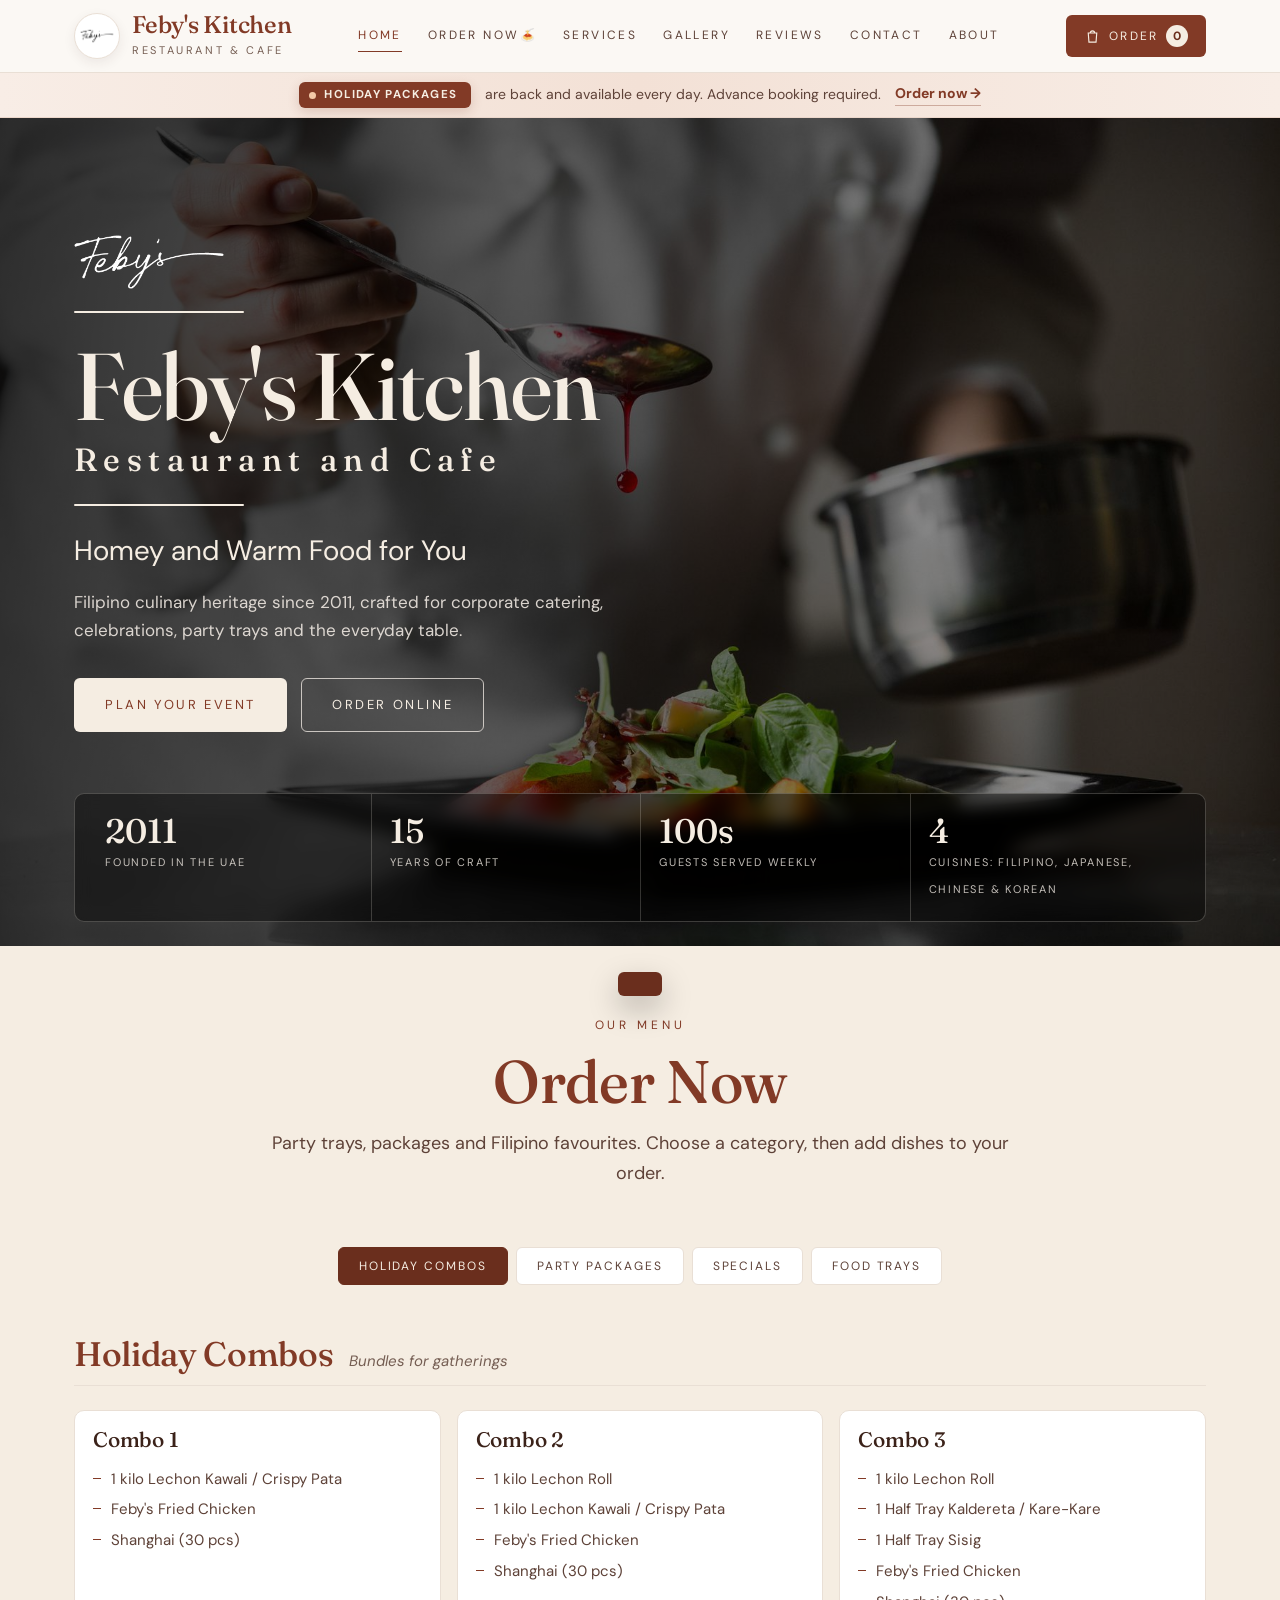
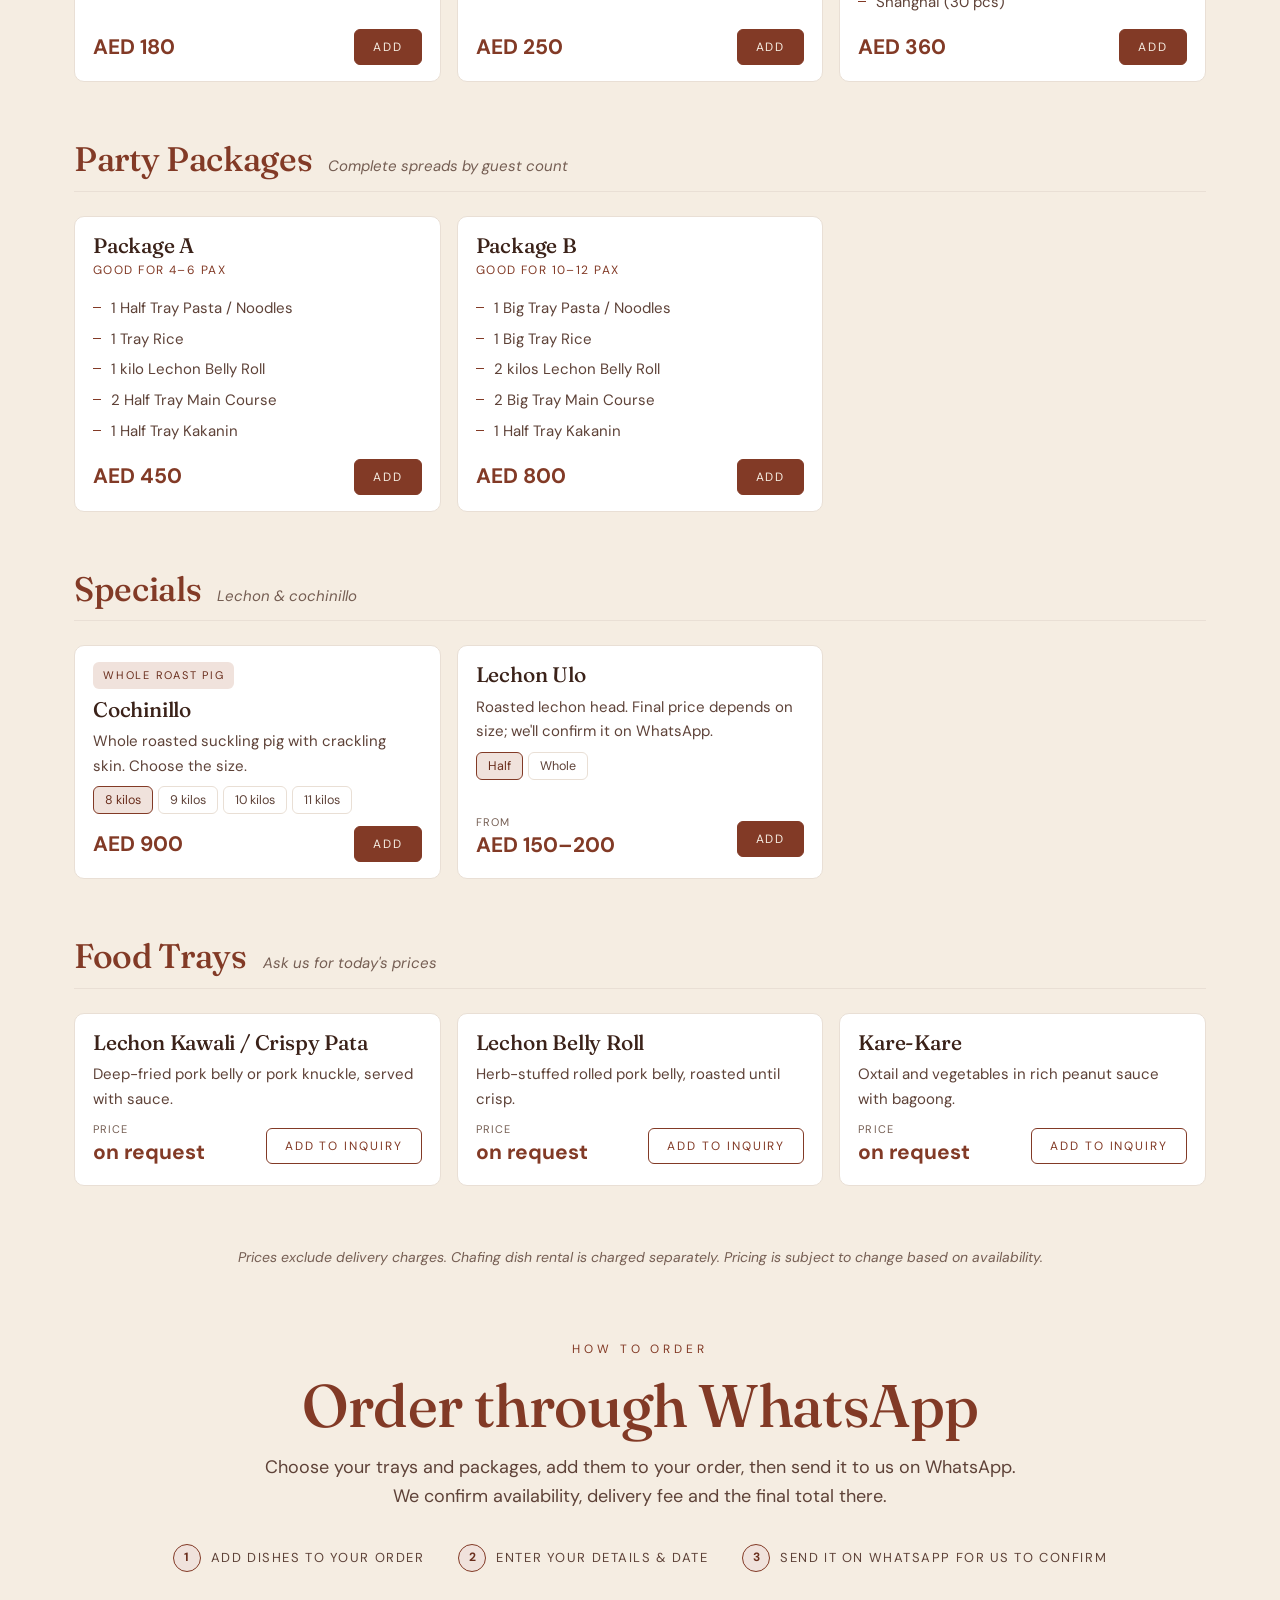
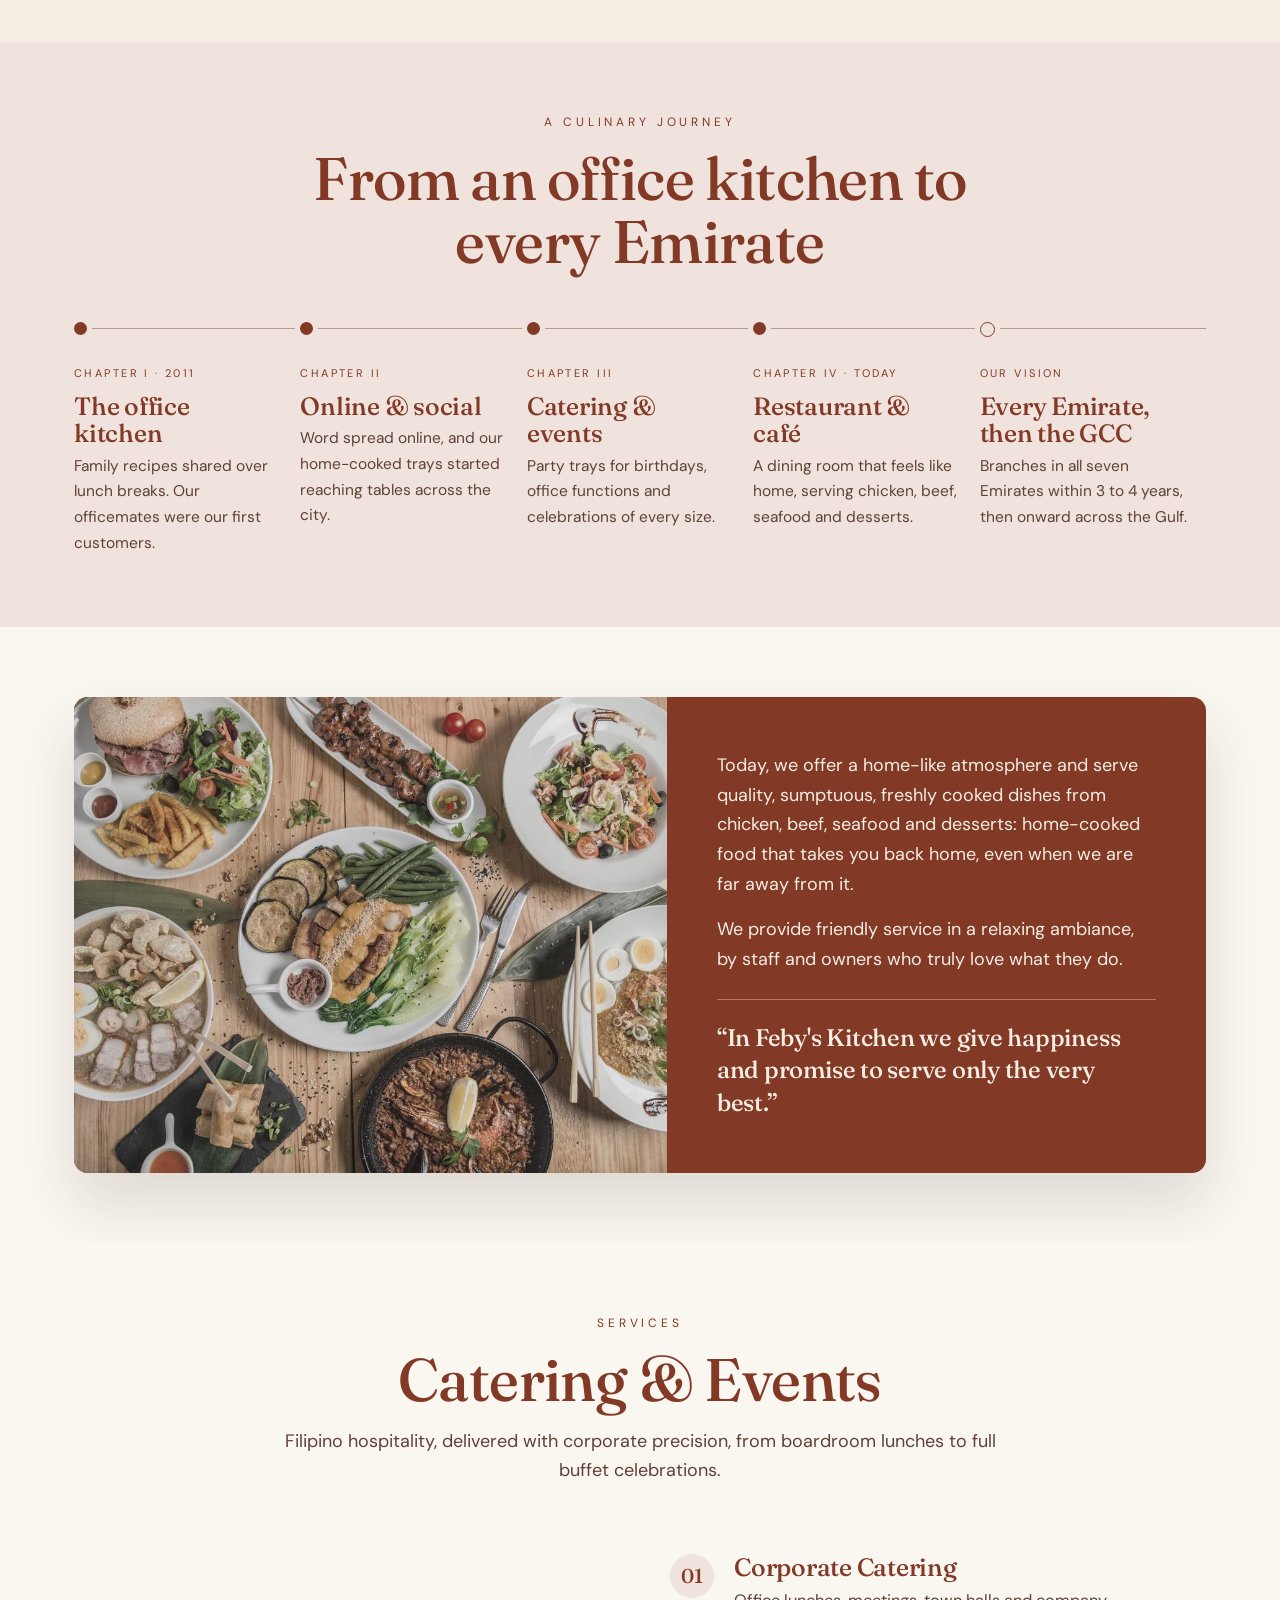
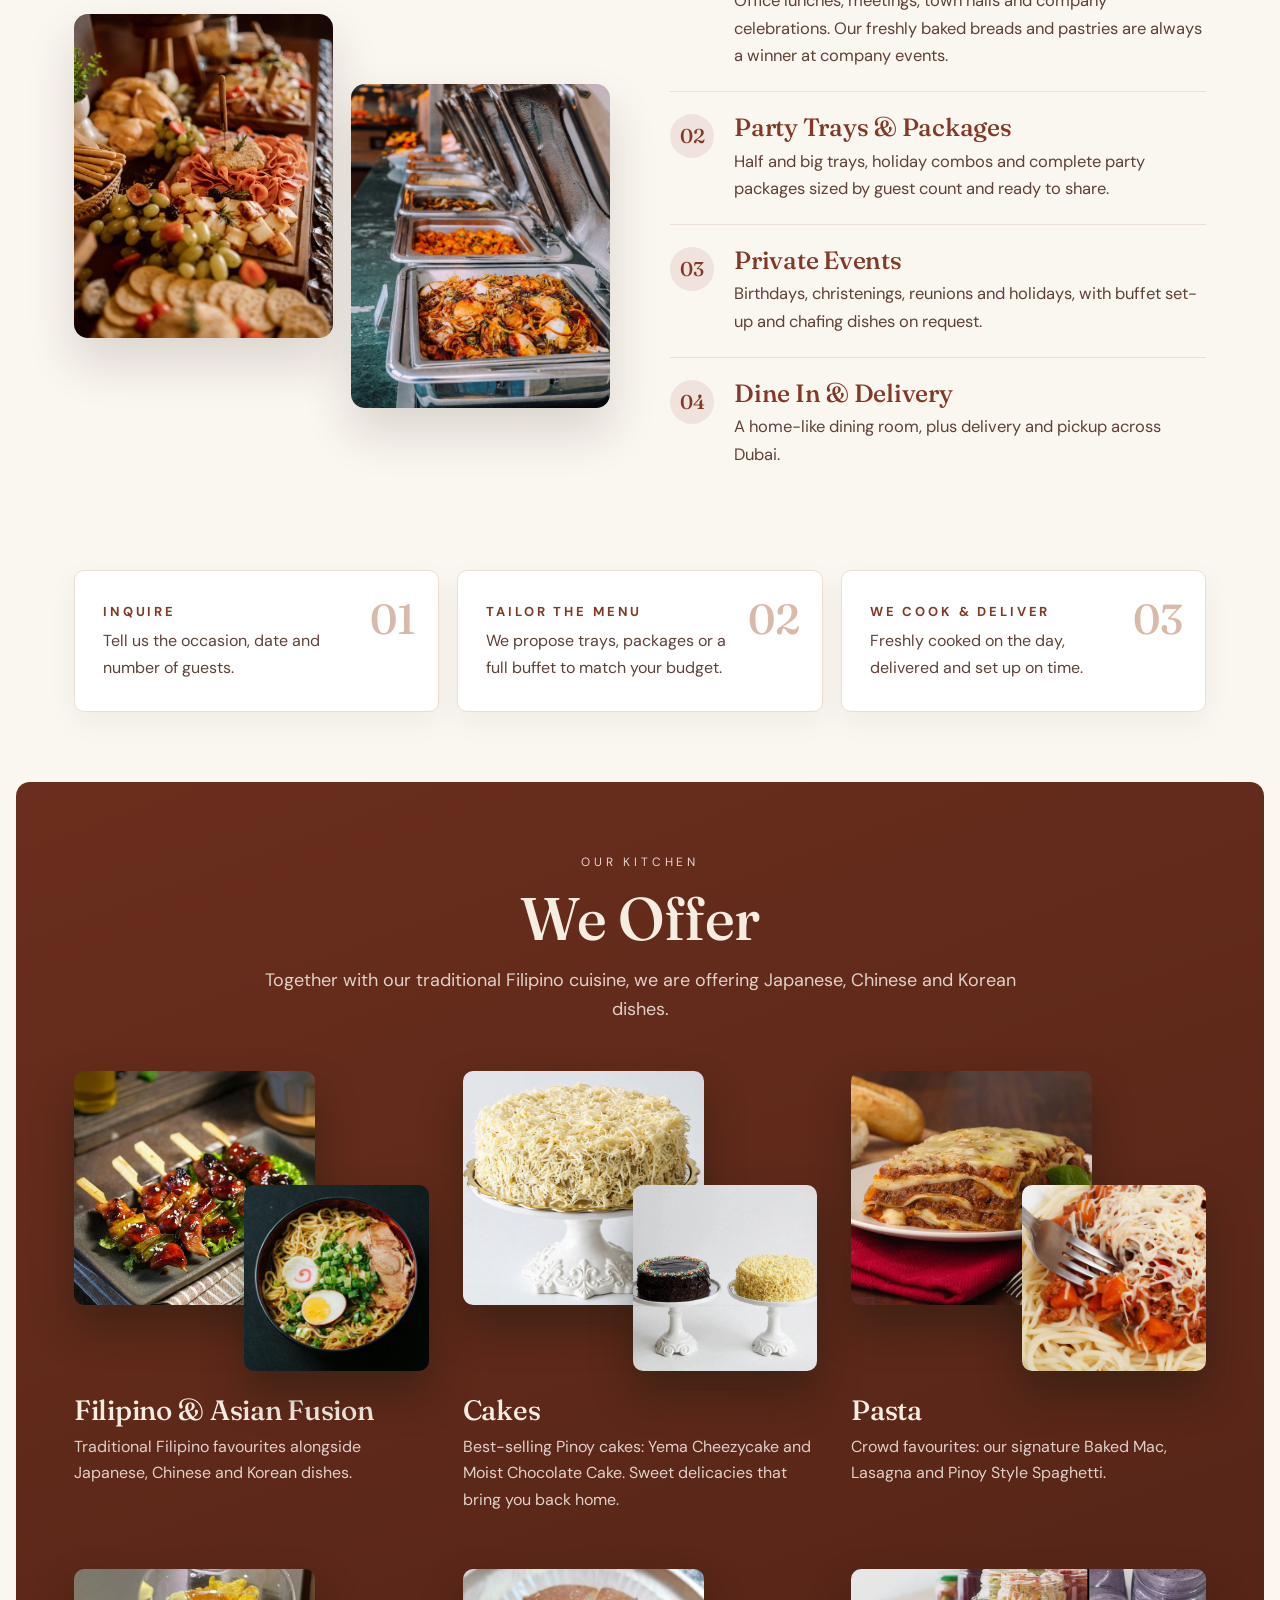
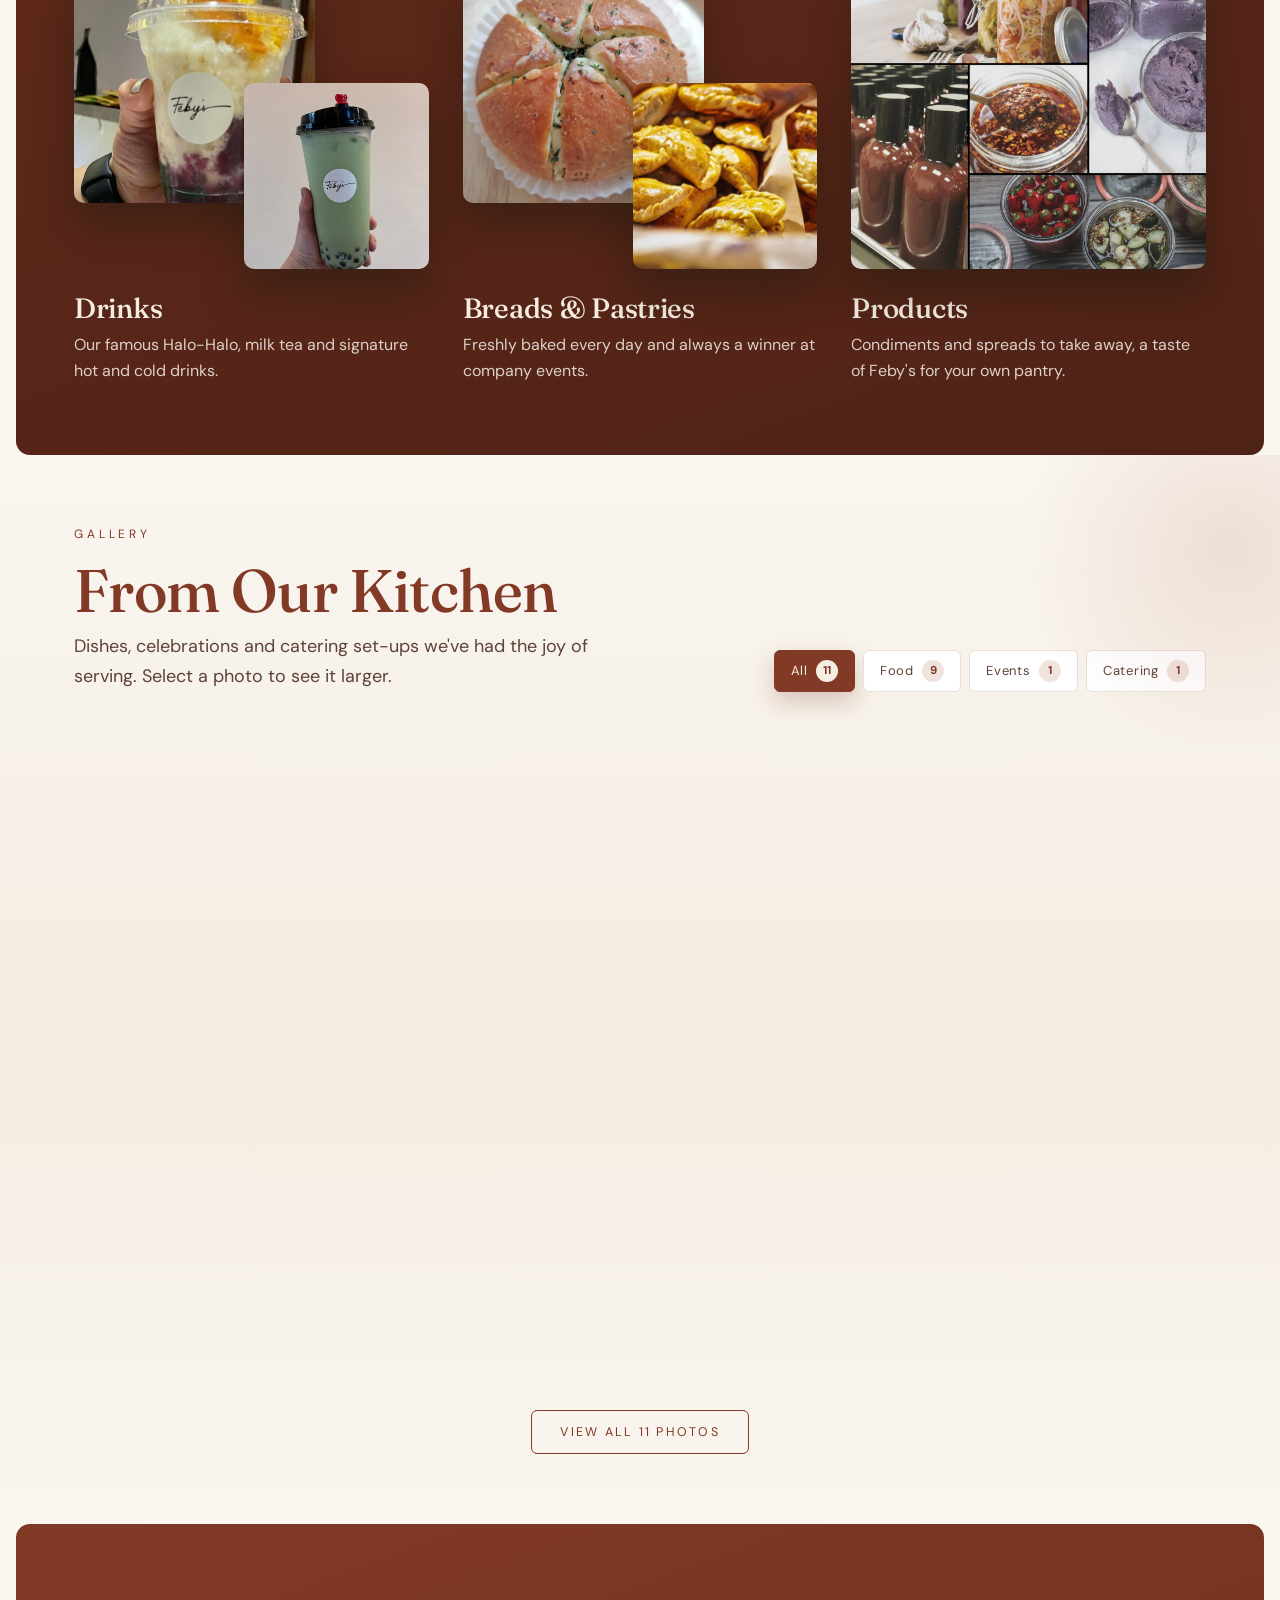
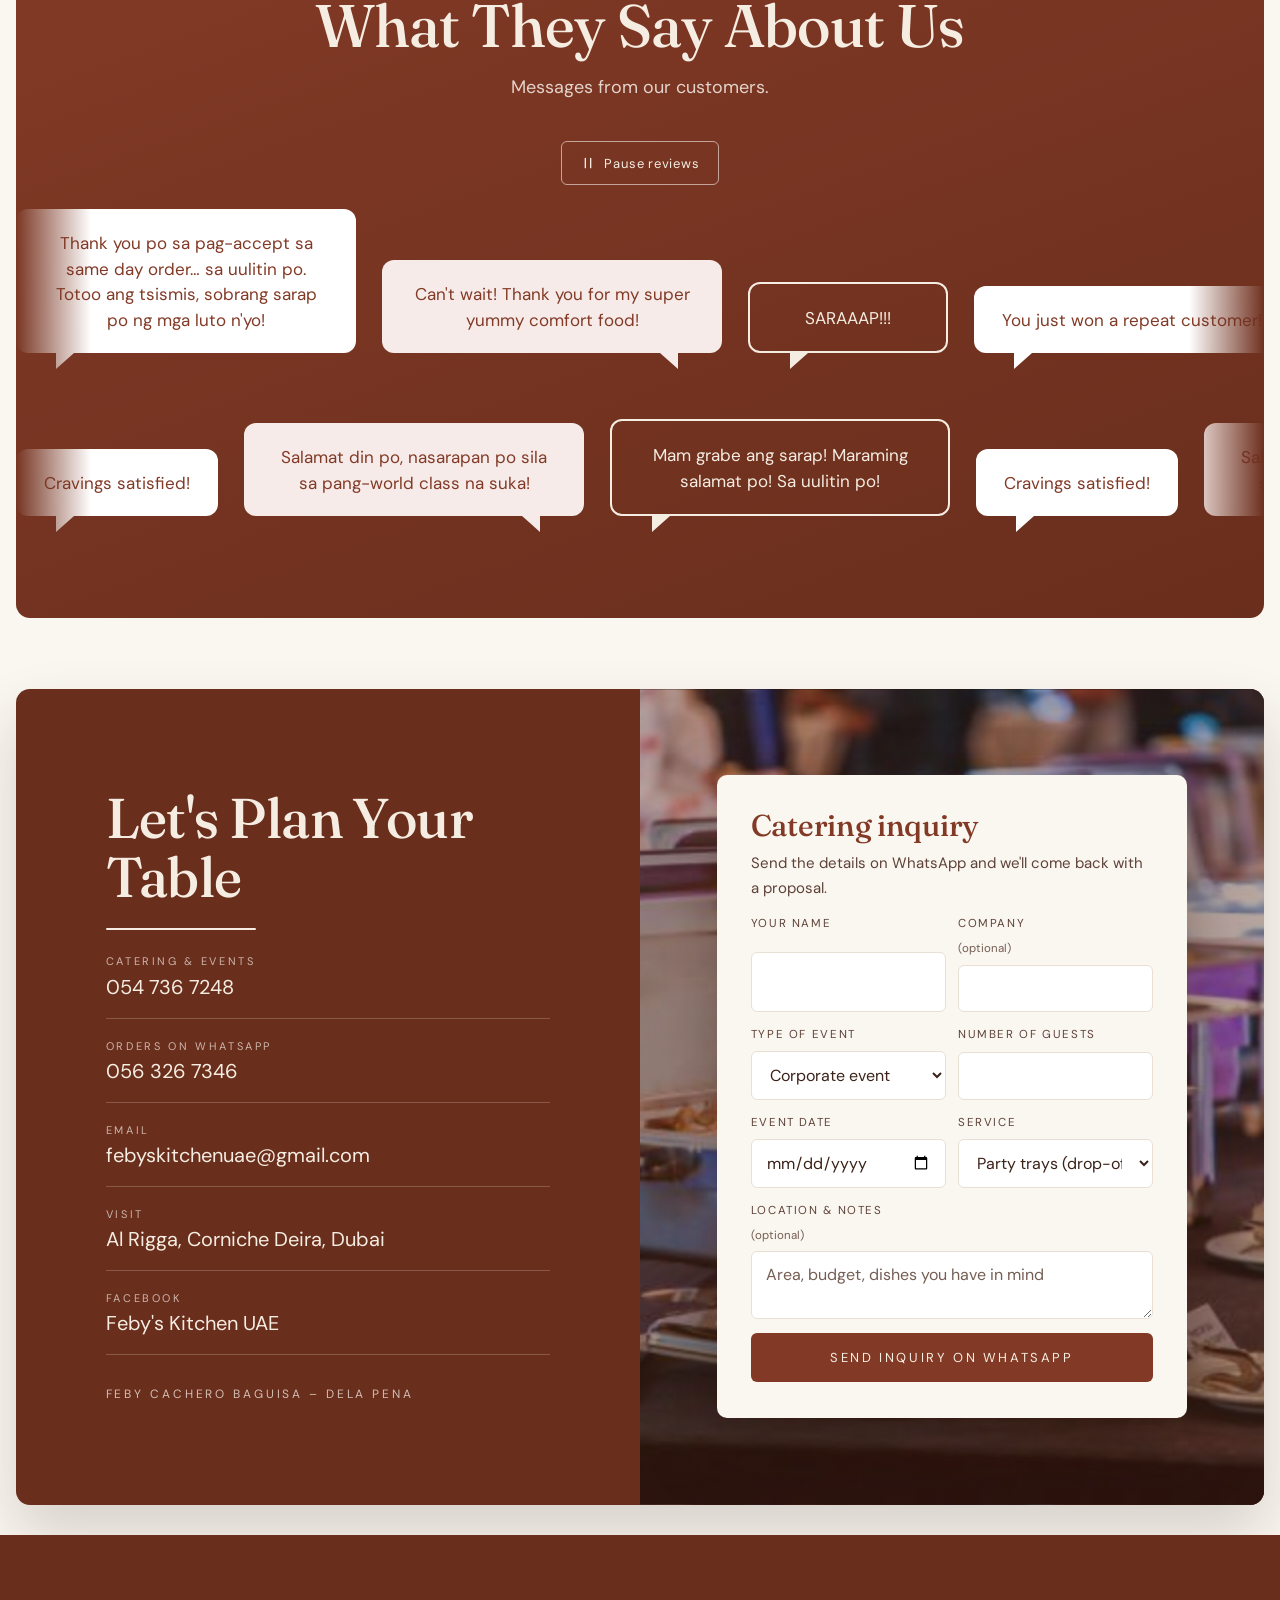
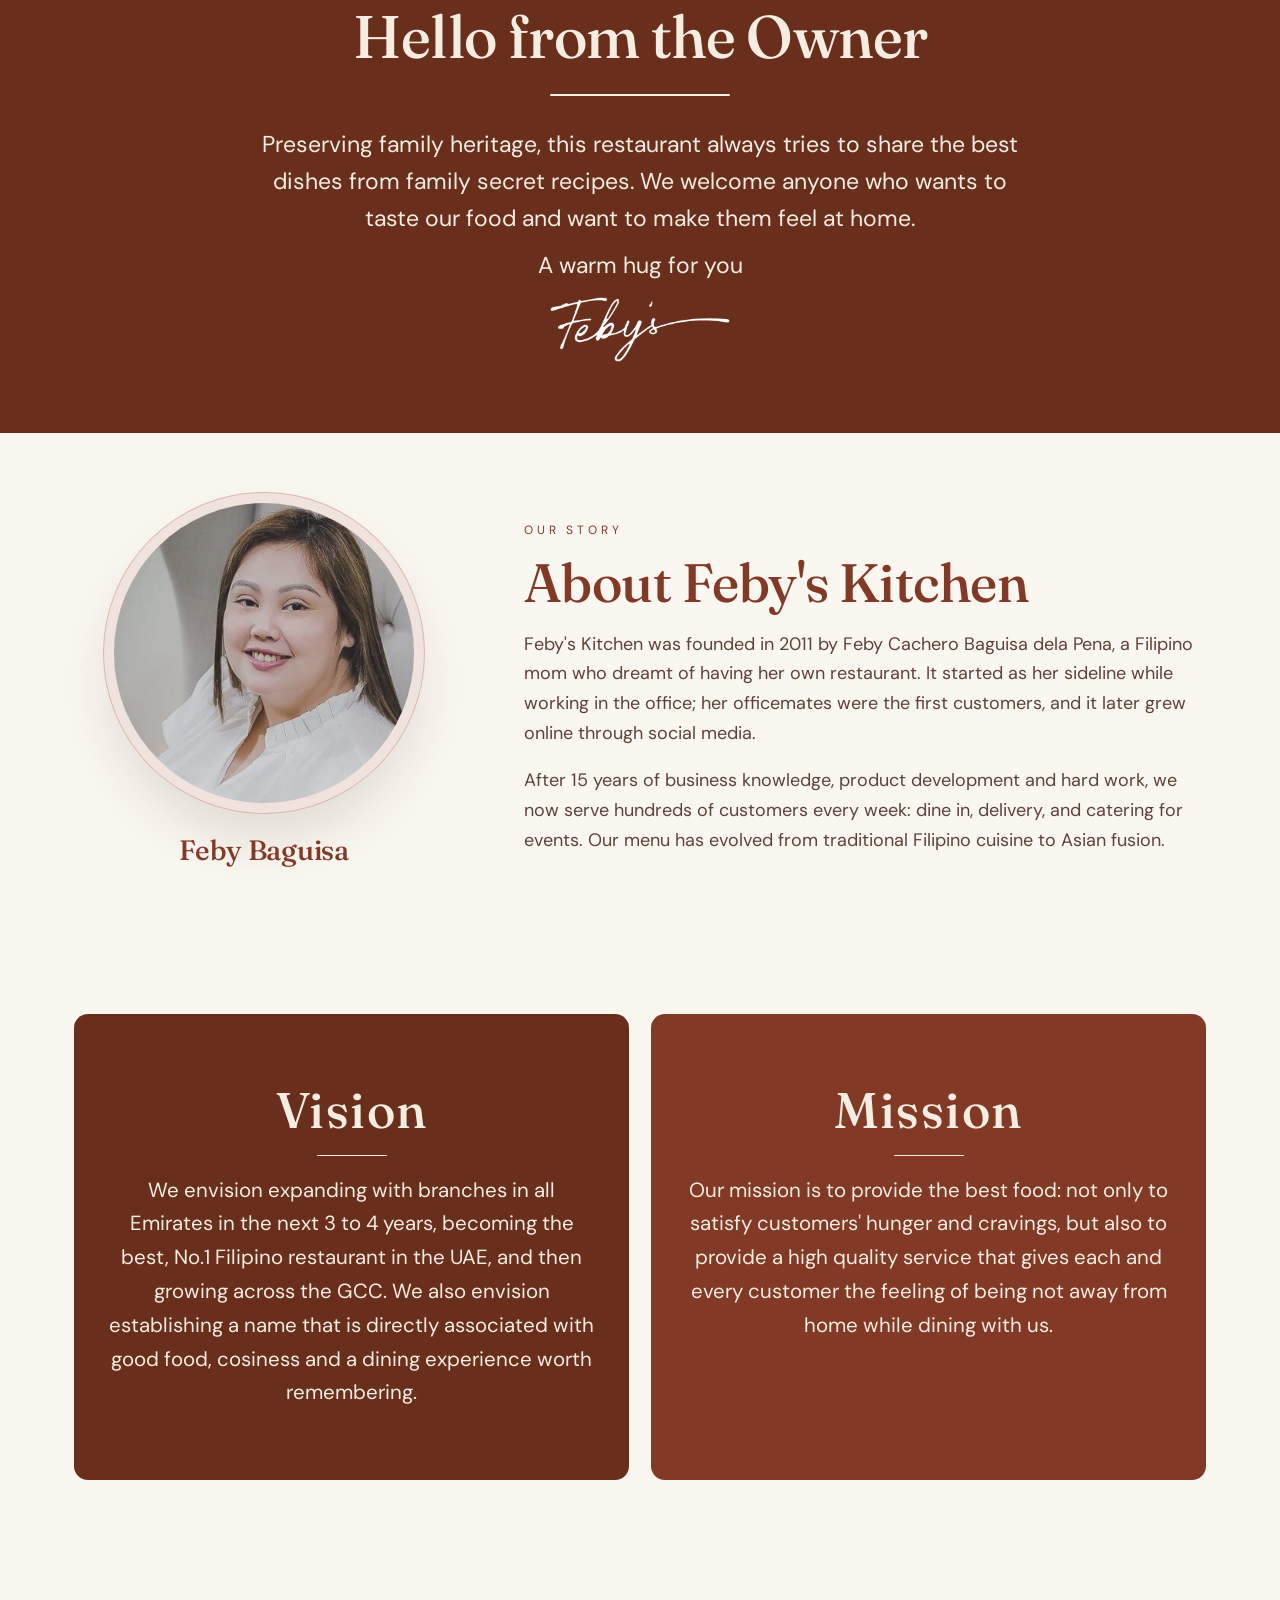
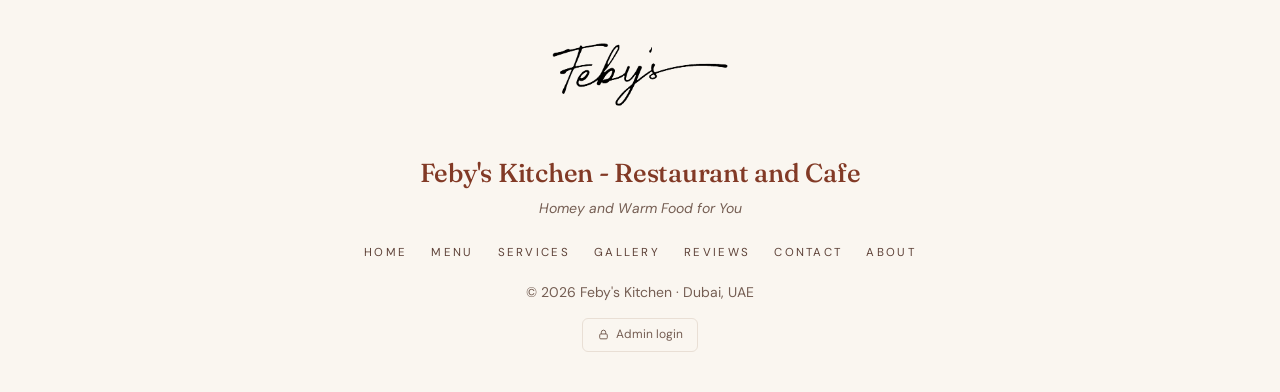
==== commit 7852d310: "Accessibility, hardening and copy pass from design audit - Contrast: darken --muted to #755e53 (>=4." ====
--- a/index.html
+++ b/index.html
@@ -33,13 +33,13 @@
 
 <header id="hdr">
   <div class="wrap nav">
-    <a class="brand" href="#home" aria-label="Feby's — home">
-      <img class="mark" src="media/logo.jpg" alt="">
+    <a class="brand" href="#home" aria-label="Feby's Kitchen, home">
+      <img class="mark" src="media/logo.jpg" width="1468" height="779" alt="">
       <div><b>Feby's Kitchen</b><small>Restaurant &amp; Cafe</small></div>
     </a>
     <nav class="nav-links" id="navLinks" aria-label="Main">
       <a href="#home">Home</a>
-      <a href="#order">Order Now🍝</a>
+      <a href="#order">Order Now<span aria-hidden="true">🍝</span></a>
       <a href="#services">Services</a>
       <a href="#gallery">Gallery</a>
       <a href="#reviews">Reviews</a>
@@ -51,7 +51,7 @@
         <svg width="17" height="17" viewBox="0 0 24 24" fill="none" stroke="currentColor" stroke-width="1.6"><path d="M6 7h12l-1 13H7L6 7Z"/><path d="M9 7a3 3 0 0 1 6 0"/></svg>
         <span class="lbl">Order</span> <span class="count" id="cartCount">0</span>
       </button>
-      <button class="burger" id="burger" aria-label="Menu" aria-expanded="false"><span></span><span></span></button>
+      <button class="burger" id="burger" aria-label="Menu" aria-expanded="false" aria-controls="navLinks"><span></span><span></span></button>
     </div>
   </div>
 </header>
@@ -59,7 +59,7 @@
 <div class="notice" id="notice">
   <div class="wrap">
     <b class="n-tag"><i aria-hidden="true"></i><span id="noticeTitle">Holiday Packages</span></b>
-    <span class="n-text" id="noticeText">are back — available every day. Advance booking required.</span>
+    <span class="n-text" id="noticeText">are back and available every day. Advance booking required.</span>
     <a class="n-link" href="#order">Order now <span aria-hidden="true">→</span></a>
   </div>
 </div>
@@ -77,7 +77,7 @@
     <h1 class="reveal">Feby's Kitchen<span class="hero-title-sub">Restaurant and Cafe</span></h1>
     <span class="rule reveal"></span>
     <p class="tagline reveal">Homey and Warm Food for You</p>
-    <p class="hero-sub reveal">Filipino culinary heritage since 2011 — crafted for corporate catering, celebrations, party trays and the everyday table.</p>
+    <p class="hero-sub reveal">Filipino culinary heritage since 2011, crafted for corporate catering, celebrations, party trays and the everyday table.</p>
     <div class="hero-cta reveal">
       <a class="btn btn-cream" href="#plan">Plan your event</a>
       <a class="btn btn-line" href="#order">Order online</a>
@@ -86,7 +86,7 @@
   <div class="hero-strip">
     <div class="wrap strip-in">
       <div><b>2011</b><span>Founded in the UAE</span></div>
-      <div><b>15</b><span>Years of craft</span></div>
+      <div><b class="yrs-craft">15</b><span>Years of craft</span></div>
       <div><b>100s</b><span>Guests served weekly</span></div>
       <div><b>4</b><span>Cuisines: Filipino, Japanese, Chinese &amp; Korean</span></div>
     </div>
@@ -97,7 +97,7 @@
 <section class="order" id="order">
   <div class="wrap">
     <div class="sec-head reveal"><div class="eyebrow">Our menu</div><h2 class="display dark">Order Now</h2>
-      <p>Party trays, packages and Filipino favourites — tap a category, then add dishes to your order.</p></div>
+      <p>Party trays, packages and Filipino favourites. Choose a category, then add dishes to your order.</p></div>
     <div class="tabs" id="tabs"></div>
     <div id="menuRoot"></div>
     <p class="fine" id="footnote">Prices exclude delivery charges. Chafing dish rental is charged separately. Pricing is subject to change based on availability.</p>
@@ -107,7 +107,7 @@
       <ol class="how reveal">
         <li><b>1</b>Add dishes to your order</li>
         <li><b>2</b>Enter your details &amp; date</li>
-        <li><b>3</b>Send on WhatsApp — we confirm</li>
+        <li><b>3</b>Send it on WhatsApp for us to confirm</li>
       </ol>
     </div>
   </div>
@@ -117,20 +117,20 @@
   <div class="wrap">
     <div class="sec-head reveal"><div class="eyebrow">A culinary journey</div><h2 class="display dark">From an office kitchen to every Emirate</h2></div>
     <ol class="timeline">
-      <li class="reveal"><span>Chapter I · 2011</span><h3>The office kitchen</h3><p>Family recipes shared with officemates — our very first customers.</p></li>
-      <li class="reveal"><span>Chapter II</span><h3>Online &amp; social</h3><p>Home-cooked trays reach more tables through social media orders.</p></li>
-      <li class="reveal"><span>Chapter IV · Today</span><h3>Catering &amp; events</h3><p>Corporate functions, celebrations and party trays for all occasions.</p></li>
-      <li class="reveal"><span>Chapter III</span><h3>Restaurant &amp; cafe</h3><p>A home-like dining room serving chicken, beef, seafood and desserts.</p></li>      
-      <li class="reveal next"><span>Our vision</span><h3>Expand in GCC</h3><p>Branches across the GCC and the No.1 Filipino restaurant in the region.</p></li>
+      <li class="reveal"><span>Chapter I · 2011</span><h3>The office kitchen</h3><p>Family recipes shared over lunch breaks. Our officemates were our first customers.</p></li>
+      <li class="reveal"><span>Chapter II</span><h3>Online &amp; social</h3><p>Word spread online, and our home-cooked trays started reaching tables across the city.</p></li>
+      <li class="reveal"><span>Chapter III</span><h3>Catering &amp; events</h3><p>Party trays for birthdays, office functions and celebrations of every size.</p></li>
+      <li class="reveal"><span>Chapter IV · Today</span><h3>Restaurant &amp; café</h3><p>A dining room that feels like home, serving chicken, beef, seafood and desserts.</p></li>
+      <li class="reveal next"><span>Our vision</span><h3>Every Emirate, then the GCC</h3><p>Branches in all seven Emirates within 3 to 4 years, then onward across the Gulf.</p></li>
     </ol>
   </div>
 </div>
 
 <div class="spread">
   <div class="wrap spread-grid">
-    <img class="reveal" src="media/spread.jpg" alt="A table of Feby's dishes" loading="lazy">
+    <img class="reveal" src="media/spread.jpg" width="1150" height="767" alt="A table of Feby's dishes" loading="lazy">
     <div class="reveal">
-      <p>Today, we offer a home-like atmosphere and serve quality, sumptuous, freshly cooked dishes from chicken, beef, seafood and desserts — home-cooked food that takes you back home, even when we are far away from it.</p>
+      <p>Today, we offer a home-like atmosphere and serve quality, sumptuous, freshly cooked dishes from chicken, beef, seafood and desserts: home-cooked food that takes you back home, even when we are far away from it.</p>
       <p>We provide friendly service in a relaxing ambiance, by staff and owners who truly love what they do.</p>
       <p class="promise">“In Feby's Kitchen we give happiness and promise to serve only the very best.”</p>
     </div>
@@ -141,16 +141,16 @@
 <section class="services" id="services">
   <div class="wrap">
     <div class="sec-head reveal"><div class="eyebrow">Services</div><h2 class="display dark">Catering &amp; Events</h2>
-      <p>Filipino hospitality, delivered with corporate precision — from boardroom lunches to full buffet celebrations.</p></div>
+      <p>Filipino hospitality, delivered with corporate precision, from boardroom lunches to full buffet celebrations.</p></div>
 
     <div class="svc-feature">
       <div class="svc-photos reveal">
-        <img src="media/grazing.jpg" alt="Grazing table set up for an event" loading="lazy">
-        <img src="media/chafing.jpg" alt="Buffet line in chafing dishes" loading="lazy">
+        <img src="media/grazing.jpg" width="800" height="1200" alt="Grazing table set up for an event" loading="lazy">
+        <img src="media/chafing.jpg" width="1200" height="800" alt="Buffet line in chafing dishes" loading="lazy">
       </div>
       <div class="svc-list">
         <article class="reveal"><span>01</span><div><h3>Corporate Catering</h3><p>Office lunches, meetings, town halls and company celebrations. Our freshly baked breads and pastries are always a winner at company events.</p></div></article>
-        <article class="reveal"><span>02</span><div><h3>Party Trays &amp; Packages</h3><p>Half and big trays, holiday combos and complete party packages sized by guest count — ready to share.</p></div></article>
+        <article class="reveal"><span>02</span><div><h3>Party Trays &amp; Packages</h3><p>Half and big trays, holiday combos and complete party packages sized by guest count and ready to share.</p></div></article>
         <article class="reveal"><span>03</span><div><h3>Private Events</h3><p>Birthdays, christenings, reunions and holidays, with buffet set-up and chafing dishes on request.</p></div></article>
         <article class="reveal"><span>04</span><div><h3>Dine In &amp; Delivery</h3><p>A home-like dining room, plus delivery and pickup across Dubai.</p></div></article>
       </div>
@@ -169,28 +169,28 @@
         <p>Together with our traditional Filipino cuisine, we are offering Japanese, Chinese and Korean dishes.</p></div>
       <div class="collections">
         <article class="col reveal">
-          <div class="col-pics"><img src="media/yakitori.jpg" alt="Grilled skewers" loading="lazy"><img src="media/ramen.jpg" alt="Ramen" loading="lazy"></div>
+          <div class="col-pics"><img src="media/yakitori.jpg" width="800" height="1200" alt="Grilled skewers" loading="lazy"><img src="media/ramen.jpg" width="824" height="1185" alt="Ramen" loading="lazy"></div>
           <h3>Filipino &amp; Asian Fusion</h3><p>Traditional Filipino favourites alongside Japanese, Chinese and Korean dishes.</p>
         </article>
         <article class="col reveal">
-          <div class="col-pics"><img src="media/yema-cake.jpg" alt="Yema Cheezycake" loading="lazy"><img src="media/cakes.jpg" alt="Moist chocolate cake" loading="lazy"></div>
-          <h3>Cakes</h3><p>Best-selling Pinoy cakes — Yema Cheezycake and Moist Chocolate Cake. Sweet delicacies that bring you back home.</p>
-        </article>
-        <article class="col reveal">
-          <div class="col-pics"><img src="media/lasagna.jpg" alt="Lasagna" loading="lazy"><img src="media/spaghetti.jpg" alt="Pinoy-style spaghetti" loading="lazy"></div>
+          <div class="col-pics"><img src="media/yema-cake.jpg" width="1648" height="1456" alt="Yema Cheezycake" loading="lazy"><img src="media/cakes.jpg" width="1080" height="1080" alt="Moist chocolate cake" loading="lazy"></div>
+          <h3>Cakes</h3><p>Best-selling Pinoy cakes: Yema Cheezycake and Moist Chocolate Cake. Sweet delicacies that bring you back home.</p>
+        </article>
+        <article class="col reveal">
+          <div class="col-pics"><img src="media/lasagna.jpg" width="1200" height="800" alt="Lasagna" loading="lazy"><img src="media/spaghetti.jpg" width="1200" height="800" alt="Pinoy-style spaghetti" loading="lazy"></div>
           <h3>Pasta</h3><p>Crowd favourites: our signature Baked Mac, Lasagna and Pinoy Style Spaghetti.</p>
         </article>
         <article class="col reveal">
-          <div class="col-pics"><img src="media/halo-halo.jpg" alt="Halo-halo" loading="lazy"><img src="media/matcha.jpg" alt="Matcha milk tea" loading="lazy"></div>
+          <div class="col-pics"><img src="media/halo-halo.jpg" width="696" height="884" alt="Halo-halo" loading="lazy"><img src="media/matcha.jpg" width="720" height="960" alt="Matcha milk tea" loading="lazy"></div>
           <h3>Drinks</h3><p>Our famous Halo-Halo, milk tea and signature hot and cold drinks.</p>
         </article>
         <article class="col reveal">
-          <div class="col-pics"><img src="media/cheese-bread.jpg" alt="Cheese garlic bread" loading="lazy"><img src="media/empanada.jpg" alt="Empanada" loading="lazy"></div>
-          <h3>Breads &amp; Pastries</h3><p>Freshly baked every day — always a winner in company events.</p>
-        </article>
-        <article class="col reveal">
-          <div class="col-pics one"><img src="media/products.jpg" alt="Condiments and spreads in jars" loading="lazy"></div>
-          <h3>Products</h3><p>Condiments and spreads to take away — a taste of Feby's for your own pantry.</p>
+          <div class="col-pics"><img src="media/cheese-bread.jpg" width="1042" height="1088" alt="Cheese garlic bread" loading="lazy"><img src="media/empanada.jpg" width="1200" height="800" alt="Empanada" loading="lazy"></div>
+          <h3>Breads &amp; Pastries</h3><p>Freshly baked every day and always a winner at company events.</p>
+        </article>
+        <article class="col reveal">
+          <div class="col-pics one"><img src="media/products.jpg" width="1200" height="1106" alt="Condiments and spreads in jars" loading="lazy"></div>
+          <h3>Products</h3><p>Condiments and spreads to take away, a taste of Feby's for your own pantry.</p>
         </article>
       </div>
     </div>
@@ -201,8 +201,8 @@
 <section class="gallery" id="gallery" aria-label="Photo gallery">
   <div class="wrap">
     <div class="g-head">
-      <div class="sec-head reveal"><div class="eyebrow">Gallery</div><h2 class="display dark">From Our Kitchen</h2><p>Dishes, celebrations and catering set-ups we've had the joy of serving. Tap a photo to take a closer look.</p></div>
-      <div class="g-filters reveal" id="gFilters" role="tablist" aria-label="Filter photos"></div>
+      <div class="sec-head reveal"><div class="eyebrow">Gallery</div><h2 class="display dark">From Our Kitchen</h2><p>Dishes, celebrations and catering set-ups we've had the joy of serving. Select a photo to see it larger.</p></div>
+      <div class="g-filters reveal" id="gFilters" role="group" aria-label="Filter photos"></div>
     </div>
     <div class="g-grid" id="gGrid" aria-live="polite"></div>
     <div class="g-actions"><button class="g-more-btn hidden" id="gMore" type="button">View all photos</button></div>
@@ -221,6 +221,11 @@
 <section class="reviews" id="reviews" aria-label="Customer reviews">
   <div class="wrap">
     <div class="sec-head reveal"><h2 class="display">What They Say About Us</h2><p>Messages from our customers.</p></div>
+    <button class="rv-toggle" id="rvToggle" type="button">
+      <svg class="i-pause" viewBox="0 0 24 24" aria-hidden="true"><path d="M8 5v14M16 5v14"/></svg>
+      <svg class="i-play" viewBox="0 0 24 24" aria-hidden="true"><path d="M7 5l12 7-12 7z"/></svg>
+      <span>Pause reviews</span>
+    </button>
   </div>
   <div class="rv-lane"><div class="rv-track" id="rvTrack"></div></div>
   <div class="rv-lane rv-lane2"><div class="rv-track rev" id="rvTrack2"></div></div>
@@ -248,7 +253,7 @@
         <p>Send the details on WhatsApp and we'll come back with a proposal.</p>
         <div class="row2">
           <label>Your name<input name="name" required autocomplete="name"></label>
-          <label>Company<input name="company" autocomplete="organization" placeholder="Optional"></label>
+          <label>Company <span>(optional)</span><input name="company" autocomplete="organization"></label>
         </div>
         <div class="row2">
           <label>Type of event
@@ -263,7 +268,7 @@
           <label>Service
             <select name="service"><option>Party trays (drop-off)</option><option>Buffet with chafing dishes</option><option>Packed meals</option><option>Not sure yet</option></select></label>
         </div>
-        <label>Location / notes<textarea name="notes" rows="2" placeholder="Area, budget, dishes you have in mind"></textarea></label>
+        <label>Location &amp; notes <span>(optional)</span><textarea name="notes" rows="2" placeholder="Area, budget, dishes you have in mind"></textarea></label>
         <button class="btn btn-rust full" type="submit">Send inquiry on WhatsApp</button>
       </form>
     </div>
@@ -285,14 +290,14 @@
   <div class="founder">
     <div class="wrap founder-grid">
       <figure class="reveal">
-        <img src="media/feby.jpg" alt="Feby Baguisa, founder of Feby's Kitchen" loading="lazy">
+        <img src="media/feby.jpg" width="389" height="506" alt="Feby Baguisa, founder of Feby's Kitchen" loading="lazy">
         <figcaption>Feby Baguisa</figcaption>
       </figure>
       <div class="reveal">
         <div class="eyebrow">Our story</div>
         <h2 class="display dark">About Feby's Kitchen</h2>
-        <p>Feby's Kitchen was founded in 2011 by Feby Cachero Baguisa dela Pena — a Filipino mom who dreamt of having her own restaurant. It started as her sideline while working in the office, her officemates were the first customers, and it later grew online through social media.</p>
-        <p>After 15 years of business knowledge, product development and hard work, we now serve hundreds of customers every week — dine in, delivery, and catering for events. Our menu has evolved from traditional Filipino cuisine to Asian fusion.</p>
+        <p>Feby's Kitchen was founded in 2011 by Feby Cachero Baguisa dela Pena, a Filipino mom who dreamt of having her own restaurant. It started as her sideline while working in the office; her officemates were the first customers, and it later grew online through social media.</p>
+        <p>After <span class="yrs-craft">15</span> years of business knowledge, product development and hard work, we now serve hundreds of customers every week: dine in, delivery, and catering for events. Our menu has evolved from traditional Filipino cuisine to Asian fusion.</p>
       </div>
     </div>
   </div>
@@ -302,17 +307,17 @@
 <div class="vm">
   <div class="vm-col vm-dark reveal">
     <h3 class="display">Vision</h3><span class="rule light short"></span>
-    <p>We envision to expand and have branches in all Emirates in the next 3 to 4 years and be the best, no.1 Filipino Restaurant in the UAE. We also envision establishing a name that is directly associated with good food, cosiness and a dining experience worth remembering.</p>
+    <p>We envision expanding with branches in all Emirates in the next 3 to 4 years, becoming the best, No.1 Filipino restaurant in the UAE, and then growing across the GCC. We also envision establishing a name that is directly associated with good food, cosiness and a dining experience worth remembering.</p>
   </div>
   <div class="vm-col vm-light reveal">
     <h3 class="display dark">Mission</h3><span class="rule short"></span>
-    <p>Our mission is to provide the best food — not only to satisfy customers' hunger and cravings, but also to provide a high quality service that gives each and every customer the feeling of being not away from home while dining with us.</p>
+    <p>Our mission is to provide the best food: not only to satisfy customers' hunger and cravings, but also to provide a high quality service that gives each and every customer the feeling of being not away from home while dining with us.</p>
   </div>
 </div>
 
 <footer>
   <div class="wrap foot-in">
-    <img class="f-logo" src="media/logo_trns.png" alt="Feby's logo" >
+    <img class="f-logo" src="media/logo_trns.png" width="1468" height="779" alt="Feby's logo" loading="lazy">
     <div class="f-name">Feby's Kitchen - Restaurant and Cafe</div>
     <div class="f-tag">Homey and Warm Food for You</div>
     <nav class="f-nav" aria-label="Footer"><a href="#home">Home</a><a href="#order">Menu</a><a href="#services">Services</a><a href="#gallery">Gallery</a><a href="#reviews">Reviews</a><a href="#contact">Contact</a><a href="#about">About</a></nav>
@@ -322,12 +327,12 @@
 </footer>
 
 <div class="overlay" id="overlay"></div>
-<aside class="drawer" id="drawer" aria-label="Your order">
+<aside class="drawer" id="drawer" aria-label="Your order" inert>
   <div class="dh"><h3 id="dTitle">Your order</h3><button class="x" id="closeCart" aria-label="Close">×</button></div>
   <div class="db" id="dBody"></div>
   <div class="df" id="dFoot"></div>
 </aside>
-<div class="toast" id="toast"></div>
+<div class="toast" id="toast" role="status" aria-live="polite"></div>
 
 <script src="script.js"></script>
 </body>
--- a/styles.css
+++ b/styles.css
@@ -14,7 +14,7 @@
   --paper:#faf6f0;
   --ink:#3b2219;
   --ink-2:#5e4238;
-  --muted:#8e776d;
+  --muted:#755e53;       /* ≥4.5:1 on every light surface */
   --line:#e9dfd5;
   --espresso:#6a2e1d;    /* dark rust surface */
   --espresso-2:#4f2216;
@@ -34,7 +34,7 @@
 html{background:var(--paper);color:var(--ink);scroll-behavior:smooth;scroll-padding-top:76px}
 input,select,textarea,button{color-scheme:light}
 input,select,textarea{background-color:#fff;color:var(--ink);-webkit-text-fill-color:var(--ink)}
-input::placeholder,textarea::placeholder{color:#a8958c;-webkit-text-fill-color:#a8958c;opacity:1}
+input::placeholder,textarea::placeholder{color:var(--muted);-webkit-text-fill-color:var(--muted);opacity:1}
 body{font-family:var(--serif);font-variant-numeric:lining-nums;background:var(--paper);color:var(--ink);line-height:1.65;-webkit-font-smoothing:antialiased;overflow-x:hidden}
 img{max-width:100%;display:block}
 button{font-family:var(--sans);cursor:pointer}
@@ -72,7 +72,7 @@
 .brand{display:flex;align-items:center;gap:12px;text-decoration:none;flex-shrink:0}
 .brand .mark{width:46px;height:46px;border:1px solid var(--line);box-shadow:0 4px 12px rgba(58,42,32,.08)}
 .brand b{display:block;font-family:var(--display);font-weight:500;font-size:24px;letter-spacing:-.01em;color:var(--rust);line-height:1}
-.brand small{display:block;font-family:var(--sans);font-size:10px;letter-spacing:.3em;text-transform:uppercase;color:var(--muted);margin-top:4px}
+.brand small{display:block;font-family:var(--sans);font-size:11px;letter-spacing:.24em;text-transform:uppercase;color:var(--muted);margin-top:4px}
 .nav-links{display:flex;gap:26px}
 .nav-links a{font-family:var(--sans);font-size:12px;letter-spacing:.2em;text-transform:uppercase;text-decoration:none;color:var(--ink-2);padding:6px 0;border-bottom:1px solid transparent;transition:color .2s,border-color .2s}
 .nav-links a:hover,.nav-links a.on{color:var(--rust);border-color:var(--rust)}
@@ -95,7 +95,7 @@
 .n-link span{display:inline-block;transition:transform .25s}
 .n-link:hover{border-color:var(--rust)}
 .n-link:hover span{transform:translateX(3px)}
-@media (max-width:860px){.notice .wrap{padding:8px 14px;font-size:12.5px;gap:6px 10px}.n-tag{font-size:10px;padding:4px 10px 4px 8px}.n-link{display:inline-flex;align-items:center;gap:4px}}
+@media (max-width:860px){.notice .wrap{padding:8px 14px;font-size:12.5px;gap:6px 10px}.n-tag{font-size:11px;padding:4px 10px 4px 8px}.n-link{display:inline-flex;align-items:center;gap:4px}}
 @media (prefers-reduced-motion:reduce){.n-tag i{animation:none}}
 
 /* ---------- hero ---------- */
@@ -163,7 +163,7 @@
 .services{background:var(--paper);padding:var(--section-space) 0 0}
 .svc-feature{display:grid;grid-template-columns:1fr 1fr;gap:60px;align-items:center}
 .svc-photos{display:grid;grid-template-columns:1fr 1fr;gap:18px;align-items:start}
-.svc-photos img{width:100%;aspect-ratio:4/5;object-fit:cover;border-radius:var(--r-lg);box-shadow:0 24px 48px rgba(58,42,32,.16)}
+.svc-photos img{width:100%;height:auto;aspect-ratio:4/5;object-fit:cover;border-radius:var(--r-lg);box-shadow:0 24px 48px rgba(58,42,32,.16)}
 .svc-photos img:last-child{margin-top:70px}
 .svc-list article{display:grid;grid-template-columns:54px 1fr;gap:10px;padding:22px 0;border-bottom:1px solid var(--line)}
 .svc-list article:last-child{border-bottom:0}
@@ -216,7 +216,7 @@
 .thumb.g2,.lthumb.g2{background:linear-gradient(135deg,#823a26,#bc7a66)}
 .thumb.g3,.lthumb.g3{background:linear-gradient(135deg,var(--rust-dd),var(--rust-d))}
 .thumb.g4,.lthumb.g4{background:linear-gradient(135deg,#a0614a,#d1a08c)}
-.badge{display:inline-block;align-self:flex-start;margin-bottom:8px;background:var(--sage);color:var(--olive-d);border-radius:6px;font-family:var(--sans);font-size:10.5px;letter-spacing:.16em;text-transform:uppercase;padding:4px 10px}
+.badge{display:inline-block;align-self:flex-start;margin-bottom:8px;background:var(--sage);color:var(--olive-d);border-radius:6px;font-family:var(--sans);font-size:11px;letter-spacing:.16em;text-transform:uppercase;padding:4px 10px}
 .body{padding:22px 22px 20px;display:flex;flex-direction:column;flex:1}
 .body h4{font-family:var(--display);font-weight:500;font-size:23px;letter-spacing:-.01em;line-height:1.15;color:var(--ink)}
 /* text-first menu card; a photo is an optional small extra */
@@ -286,7 +286,7 @@
 .g-item:hover,.g-item:focus-visible{box-shadow:0 22px 44px rgba(79,34,22,.22)}
 .g-item:hover img,.g-item:focus-visible img{transform:scale(1.08);animation-play-state:paused}
 .g-item:hover::after,.g-item:focus-visible::after{opacity:1}
-.g-tag{position:absolute;top:12px;left:12px;z-index:2;background:rgba(250,246,240,.92);color:var(--rust);font-size:10.5px;letter-spacing:.14em;text-transform:uppercase;padding:5px 10px;border-radius:6px;backdrop-filter:blur(4px)}
+.g-tag{position:absolute;top:12px;left:12px;z-index:2;background:rgba(250,246,240,.92);color:var(--rust);font-size:11px;letter-spacing:.14em;text-transform:uppercase;padding:5px 10px;border-radius:6px;backdrop-filter:blur(4px)}
 .g-item figcaption{position:absolute;left:16px;right:16px;bottom:14px;z-index:2;color:var(--cream);text-align:left;font-family:var(--display);font-weight:500;font-size:18px;line-height:1.2;transform:translateY(8px);opacity:.92;transition:transform .4s ease,opacity .4s ease}
 .g-item.b figcaption,.g-item.f figcaption{font-size:clamp(20px,2.2vw,28px)}
 .g-item figcaption small{display:block;font-family:var(--sans);font-size:11px;letter-spacing:.16em;text-transform:uppercase;opacity:0;margin-top:4px;transition:opacity .4s ease}
@@ -314,13 +314,22 @@
 .lightbox.single .lb-nav,.lightbox.single .lb-count{display:none}
 
 /* ---------- reviews ---------- */
-.reviews{margin:0 16px;border-radius:var(--r-lg);background:radial-gradient(ellipse at 85% 15%,#c98f7c,transparent 55%),radial-gradient(ellipse at 10% 95%,var(--rust-d),transparent 50%),var(--rose);color:var(--cream);padding:var(--section-space) 0 calc(var(--section-space) - 20px);overflow:hidden}
+.reviews{margin:0 16px;border-radius:var(--r-lg);background:linear-gradient(160deg,var(--rust),var(--rust-d));color:var(--cream);padding:var(--section-space) 0 calc(var(--section-space) - 20px);overflow:hidden}
 .reviews .sec-head{max-width:1000px}
 .reviews .sec-head p{color:rgba(246,239,232,.85)}
 .rv-lane{overflow:hidden;padding:14px 0 30px;-webkit-mask-image:linear-gradient(90deg,transparent,#000 6%,#000 94%,transparent);mask-image:linear-gradient(90deg,transparent,#000 6%,#000 94%,transparent)}
 .rv-track{display:flex;gap:26px;width:max-content;align-items:flex-end;animation:rvMove 80s linear infinite}
 .rv-track.rev{animation-direction:reverse;animation-duration:95s}
 .rv-lane:hover .rv-track,.rv-lane:focus-within .rv-track{animation-play-state:paused}
+.reviews.paused .rv-track,.reviews.paused .bubble{animation-play-state:paused}
+.reviews.paused .rv-lane{overflow-x:auto}
+.rv-toggle{display:flex;align-items:center;gap:8px;margin:-8px auto 6px;min-height:44px;padding:0 18px;border:1px solid rgba(246,239,232,.6);border-radius:var(--r-sm);background:transparent;color:var(--cream);font-family:var(--sans);font-size:13px;letter-spacing:.06em;cursor:pointer;transition:background .2s}
+.rv-toggle:hover{background:rgba(246,239,232,.12)}
+.rv-toggle:focus-visible{outline:2px solid var(--cream);outline-offset:3px}
+.rv-toggle svg{width:16px;height:16px;fill:none;stroke:currentColor;stroke-width:2;stroke-linecap:round;stroke-linejoin:round}
+.rv-toggle .i-play{fill:currentColor;stroke:none}
+.rv-toggle .i-play,.reviews.paused .rv-toggle .i-pause{display:none}
+.reviews.paused .rv-toggle .i-play{display:block}
 @keyframes rvMove{from{transform:translateX(0)}to{transform:translateX(-50%)}}
 .bubble{position:relative;flex:0 0 auto;max-width:340px;min-width:200px;padding:22px 28px 20px;border-radius:12px;background:#fff;color:var(--rust);text-align:center;font-size:17px;line-height:1.5;margin:0 0 22px;animation:bob 6s ease-in-out infinite}
 .bubble:nth-child(3n+2){background:var(--blush);border-radius:12px;animation-delay:-2s}
@@ -329,7 +338,7 @@
 .bubble:nth-child(3n+2)::after{left:auto;right:44px;border-width:16px 0 0 18px;border-color:var(--blush) transparent transparent transparent}
 .bubble:nth-child(3n)::after{bottom:-18px;border-color:var(--cream) transparent transparent transparent}
 .bubble small{display:block;margin-top:10px;font-family:var(--sans);font-size:11px;letter-spacing:.16em;text-transform:uppercase;opacity:.75}
-.bubble .tag{display:inline-block;margin-top:8px;font-family:var(--sans);font-size:10px;letter-spacing:.14em;text-transform:uppercase;border:1px solid currentColor;padding:2px 7px;opacity:.7}
+.bubble .tag{display:inline-block;margin-top:8px;font-family:var(--sans);font-size:11px;letter-spacing:.14em;text-transform:uppercase;border:1px solid currentColor;padding:2px 7px;opacity:.7}
 @keyframes bob{0%,100%{transform:translateY(0)}50%{transform:translateY(-6px)}}
 .rv-note{text-align:center;font-size:13px;color:rgba(246,239,232,.75);margin-top:6px}
 
@@ -352,7 +361,7 @@
 .plan-form label span{text-transform:none;letter-spacing:0;color:var(--muted)}
 .plan-form input,.plan-form select,.plan-form textarea,form.co input,form.co select,form.co textarea{font-family:var(--serif);font-size:16px;letter-spacing:0;text-transform:none;padding:12px 14px;border:1px solid var(--line);border-radius:var(--r-sm);width:100%;background:#fff}
 .plan-form input:focus,.plan-form select:focus,.plan-form textarea:focus,form.co input:focus,form.co textarea:focus{outline:none;border-color:var(--olive);box-shadow:0 0 0 3px rgba(130,58,38,.15)}
-.plan-form .bad{border-color:#b3261e}
+.plan-form .bad,form.co .bad{border-color:#b3261e;box-shadow:0 0 0 1px #b3261e;background:#fdf3f2}
 .row2{display:grid;grid-template-columns:1fr 1fr;gap:12px}
 
 /* ---------- footer ---------- */
@@ -384,7 +393,8 @@
 .line-top{display:grid;grid-template-columns:56px 1fr;gap:12px;align-items:start}
 .lthumb{width:56px;height:56px;border-radius:var(--r-sm);overflow:hidden;display:grid;place-items:center;color:var(--cream);font-family:var(--display);font-weight:500;font-size:24px}
 .lthumb img{width:100%;height:100%;object-fit:cover}
-.line b{font-weight:700;font-size:16px;line-height:1.25;display:block}
+.line b{font-weight:700;font-size:16px;line-height:1.25;display:block;overflow-wrap:anywhere}
+.line-top > div:last-child{min-width:0}
 .chips{display:flex;flex-wrap:wrap;gap:5px;margin-top:5px}
 .chip{font-family:var(--sans);font-size:11px;padding:2px 10px;border-radius:6px;background:var(--sage);color:var(--olive-d)}
 .chip.alt{background:var(--sand);color:var(--ink-2);border:1px solid var(--line)}
@@ -404,7 +414,7 @@
 .rm{background:none;border:0;color:var(--muted);font-size:12.5px;text-decoration:underline}
 .rm:hover{color:#b3261e}
 .lp{margin-left:auto;text-align:right;font-weight:700;font-size:18px;color:var(--rust);line-height:1.1}
-.lp small{display:block;font-family:var(--sans);font-size:10.5px;font-weight:400;color:var(--muted)}
+.lp small{display:block;font-family:var(--sans);font-size:11px;font-weight:400;color:var(--muted)}
 .sum{background:#fff;border:1px solid var(--line);border-radius:var(--r);padding:12px 14px;margin-top:4px;display:grid;gap:4px;font-size:15px}
 .sum div{display:flex;justify-content:space-between;color:var(--ink-2)}
 .sum .muted{color:var(--muted);font-size:13px}
@@ -421,7 +431,7 @@
 .check{display:flex!important;align-items:center;gap:10px;text-transform:none!important;letter-spacing:0!important;font-size:14px!important}
 .check input{width:auto!important}
 .back{background:none;border:0;color:var(--muted);font-size:14px;margin-bottom:6px;text-align:left}
-.toast{position:fixed;left:50%;bottom:24px;transform:translate(-50%,120px);background:var(--espresso);border-radius:6px;color:var(--cream);padding:12px 22px;font-family:var(--sans);font-size:14px;z-index:95;transition:transform .3s;box-shadow:0 12px 30px rgba(0,0,0,.25)}
+.toast{position:fixed;left:50%;bottom:24px;transform:translate(-50%,120px);background:var(--espresso);border-radius:6px;color:var(--cream);padding:12px 22px;font-family:var(--sans);font-size:14px;z-index:95;max-width:calc(100vw - 32px);width:max-content;text-align:center;transition:transform .3s;box-shadow:0 12px 30px rgba(0,0,0,.25)}
 .toast.show{transform:translate(-50%,0)}
 
 /* ---------- scroll reveal ---------- */
@@ -430,8 +440,8 @@
 
 /* ---------- responsive ---------- */
 @media (max-width:1080px){
-  .nav-links{position:fixed;top:72px;left:0;right:0;background:var(--paper);flex-direction:column;gap:0;padding:8px 24px 20px;border-bottom:1px solid var(--line);transform:translateY(-130%);transition:transform .3s ease;z-index:-1;box-shadow:0 20px 40px rgba(79,34,22,.12)}
-  .nav-links.open{transform:none}
+  .nav-links{position:fixed;top:72px;left:0;right:0;background:var(--paper);flex-direction:column;gap:0;padding:8px 24px 20px;border-bottom:1px solid var(--line);transform:translateY(-130%);visibility:hidden;transition:transform .3s ease,visibility 0s .3s;z-index:-1;box-shadow:0 20px 40px rgba(79,34,22,.12)}
+  .nav-links.open{transform:none;visibility:visible;transition:transform .3s ease}
   .nav-links a{padding:14px 0;border-bottom:1px solid var(--line);font-size:13px}
   .burger{display:flex}
   .timeline{grid-template-columns:1fr;gap:6px}
@@ -469,7 +479,7 @@
   .g-item.b.r{grid-column:span 2}
   .g-item.f{grid-row:span 1}
   .g-item figcaption{left:12px;right:12px;bottom:10px;font-size:15px;transform:none}
-  .g-tag{top:8px;left:8px;font-size:9.5px;padding:4px 8px}
+  .g-tag{top:8px;left:8px;font-size:11px;padding:4px 8px}
   .g-zoom{display:none}
   .services{padding-top:var(--section-space)}
   .kitchen{margin-top:var(--section-space)}
@@ -512,6 +522,7 @@
   .hero-video{display:none}
   .rv-track{animation:none}.rv-lane{overflow-x:auto}
   .bubble{animation:none}
+  .rv-toggle{display:none}
   .js .reveal,.g-item{opacity:1;transform:none;transition:none}
   .g-item img{animation:none!important}
   html{scroll-behavior:auto}
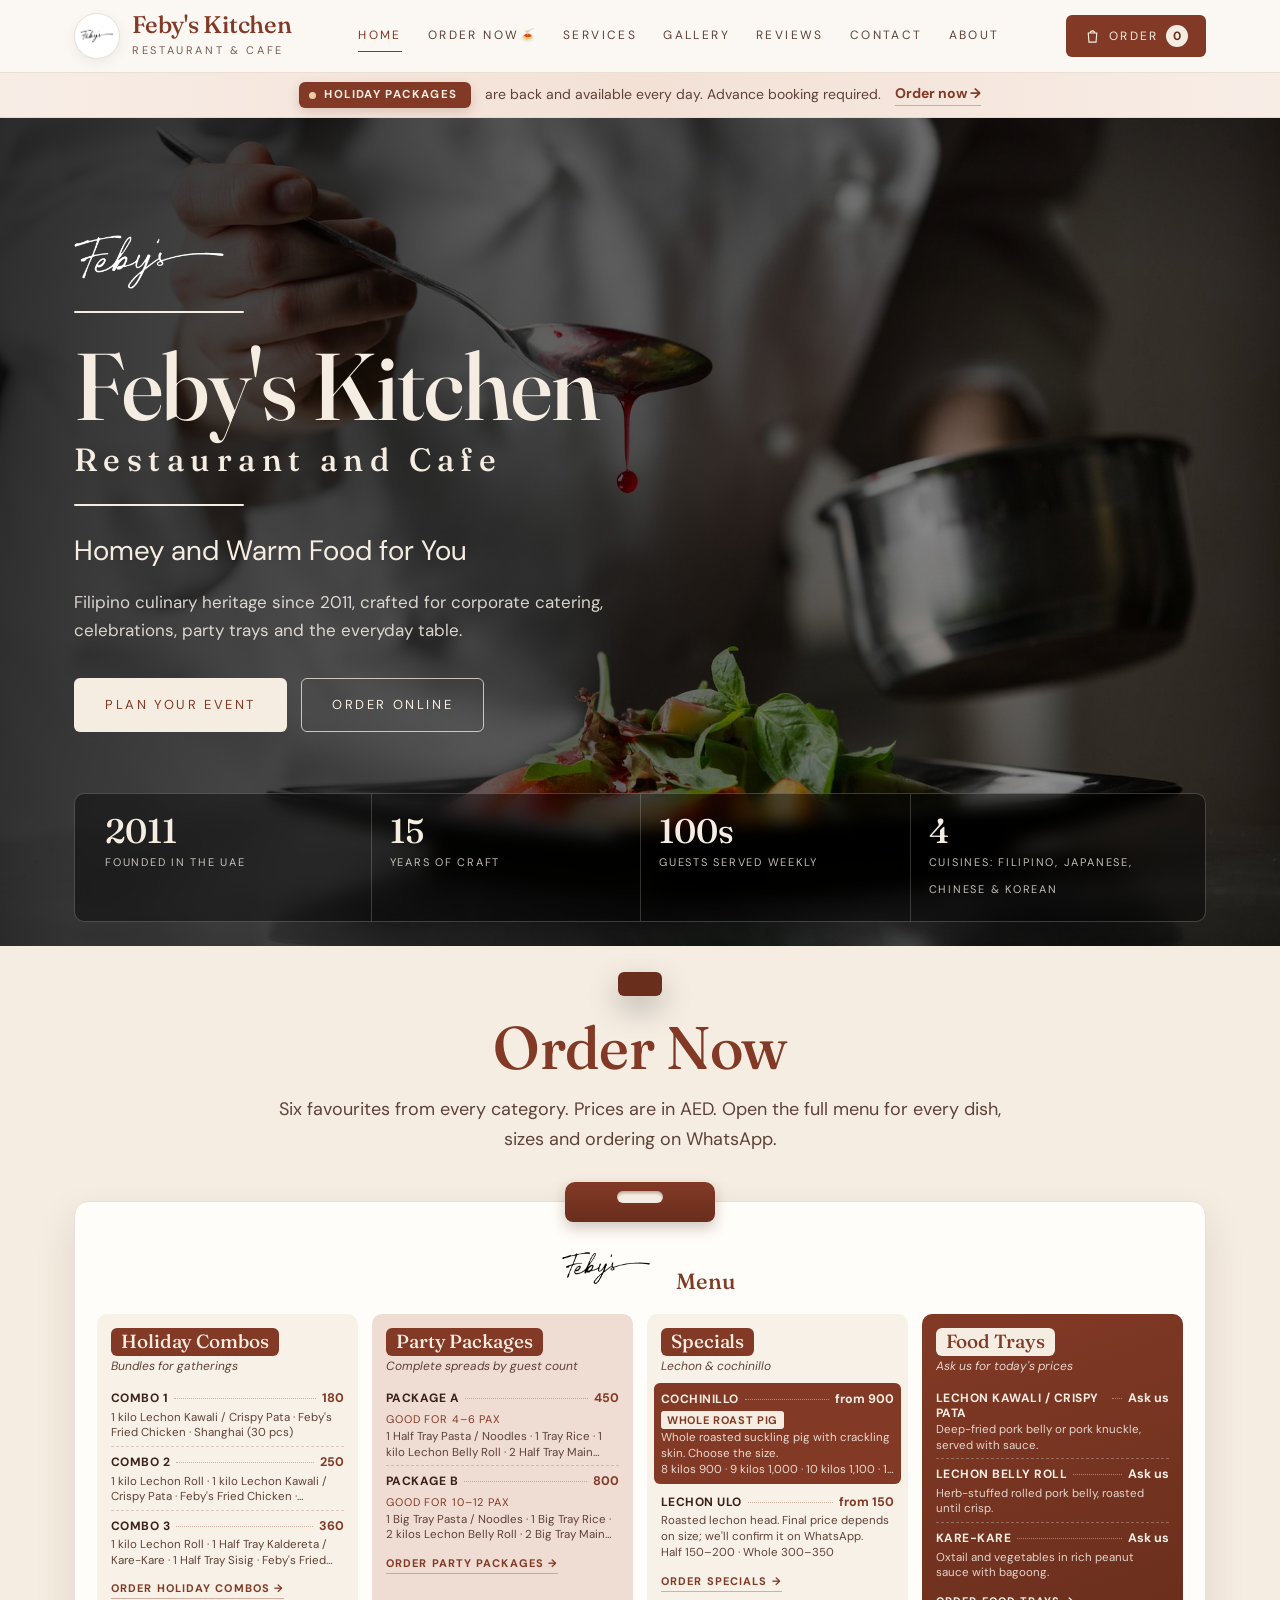
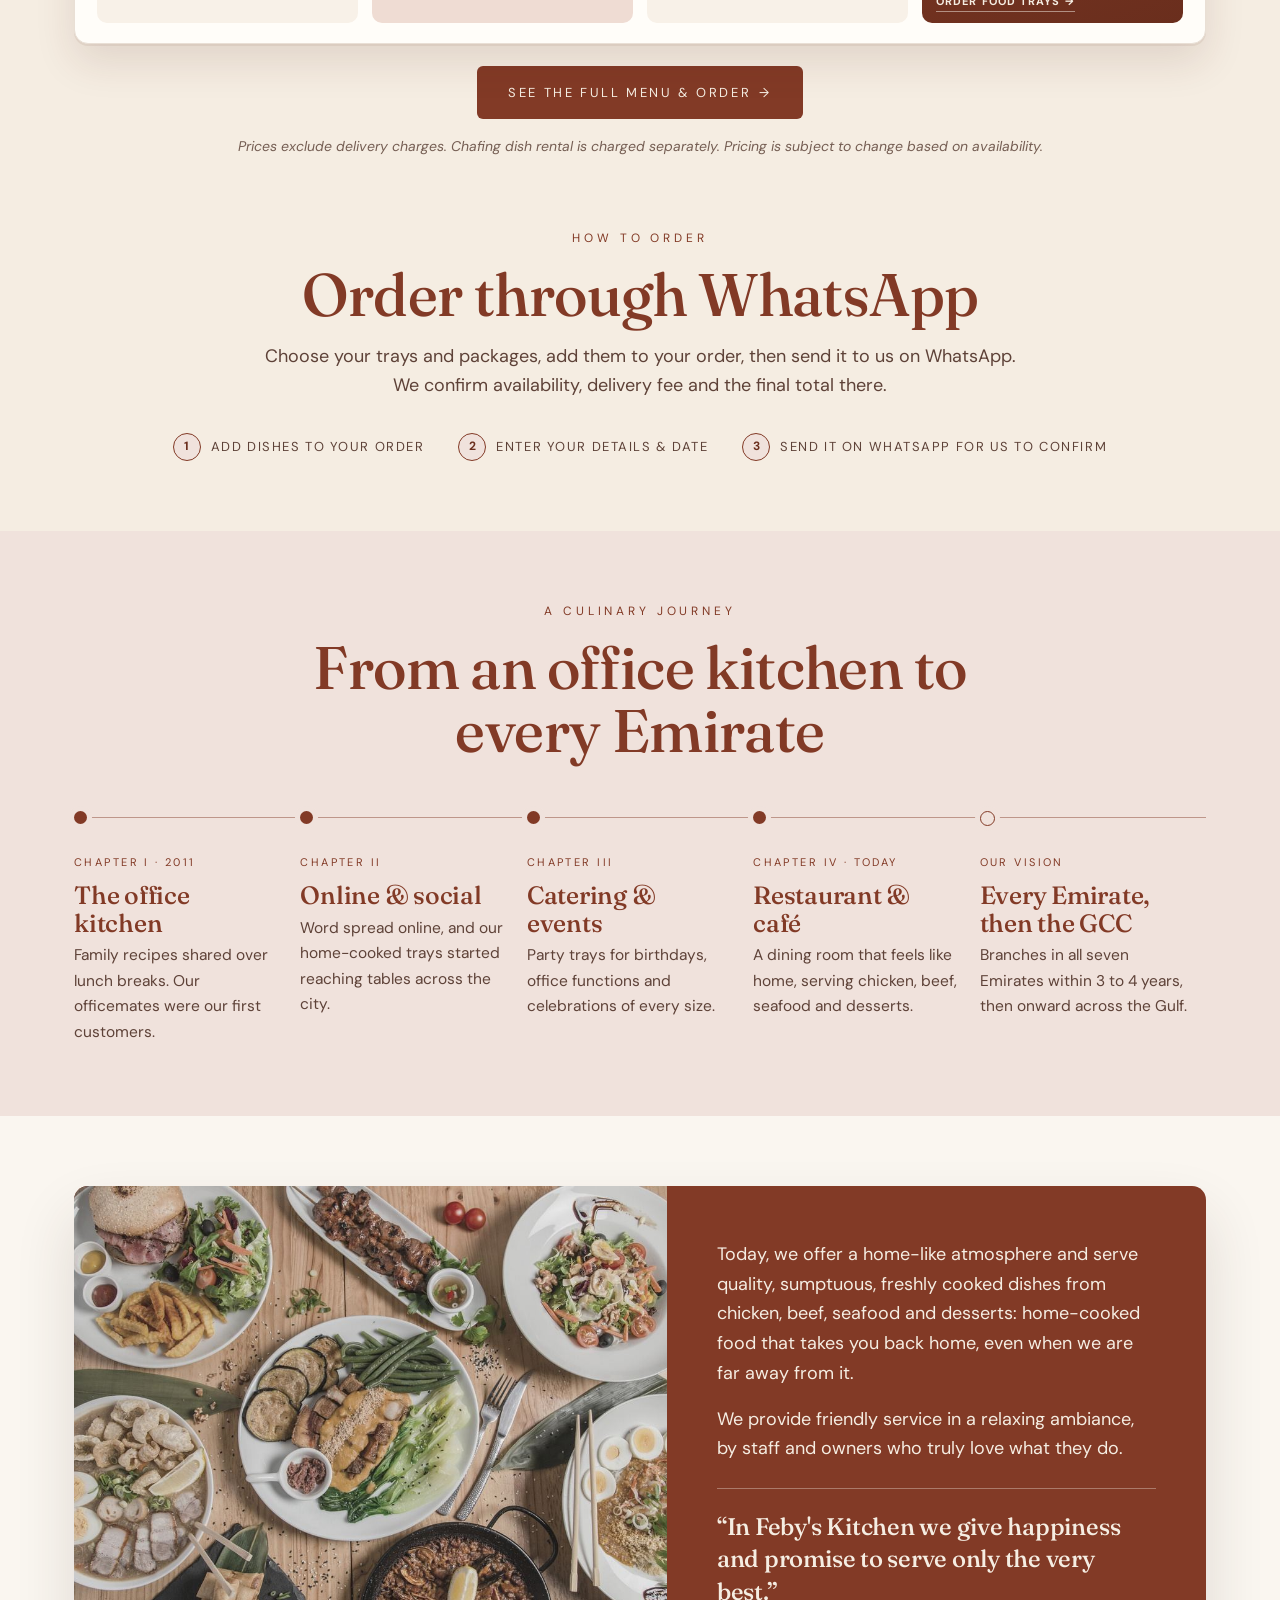
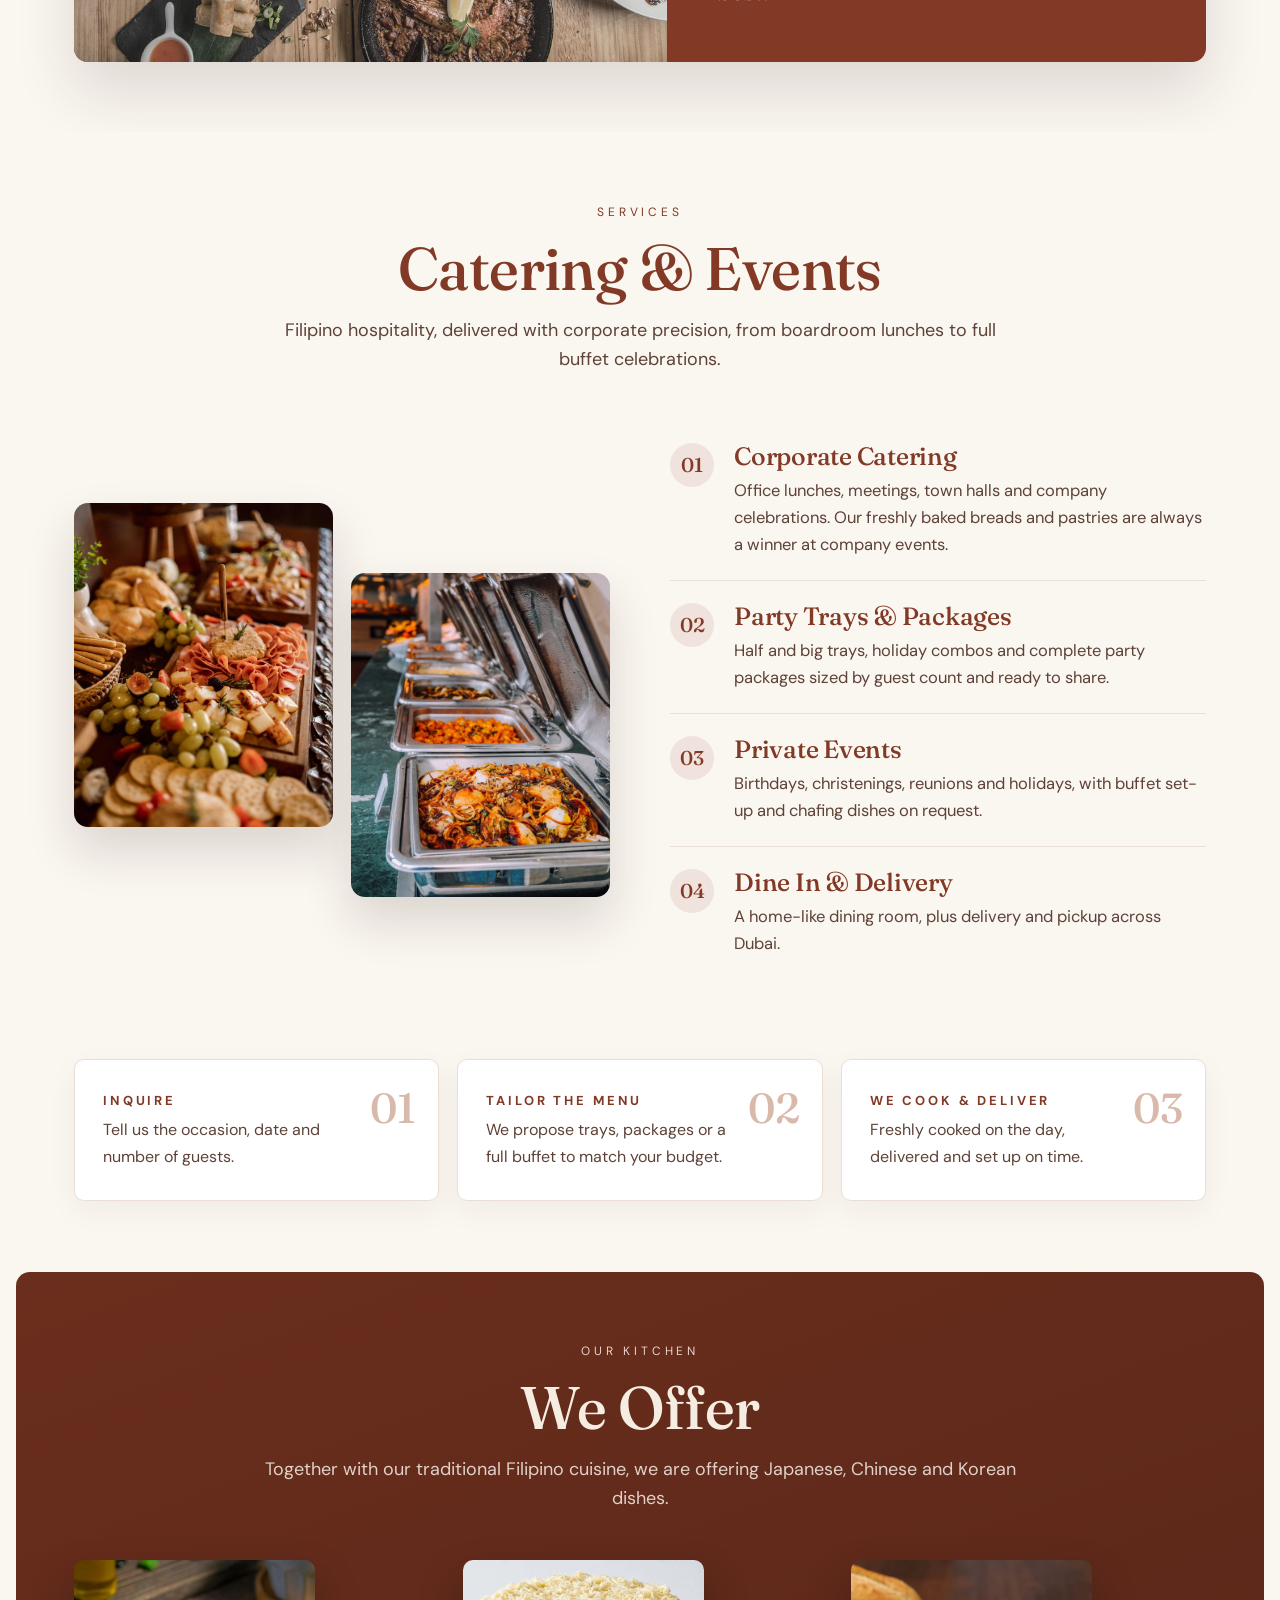
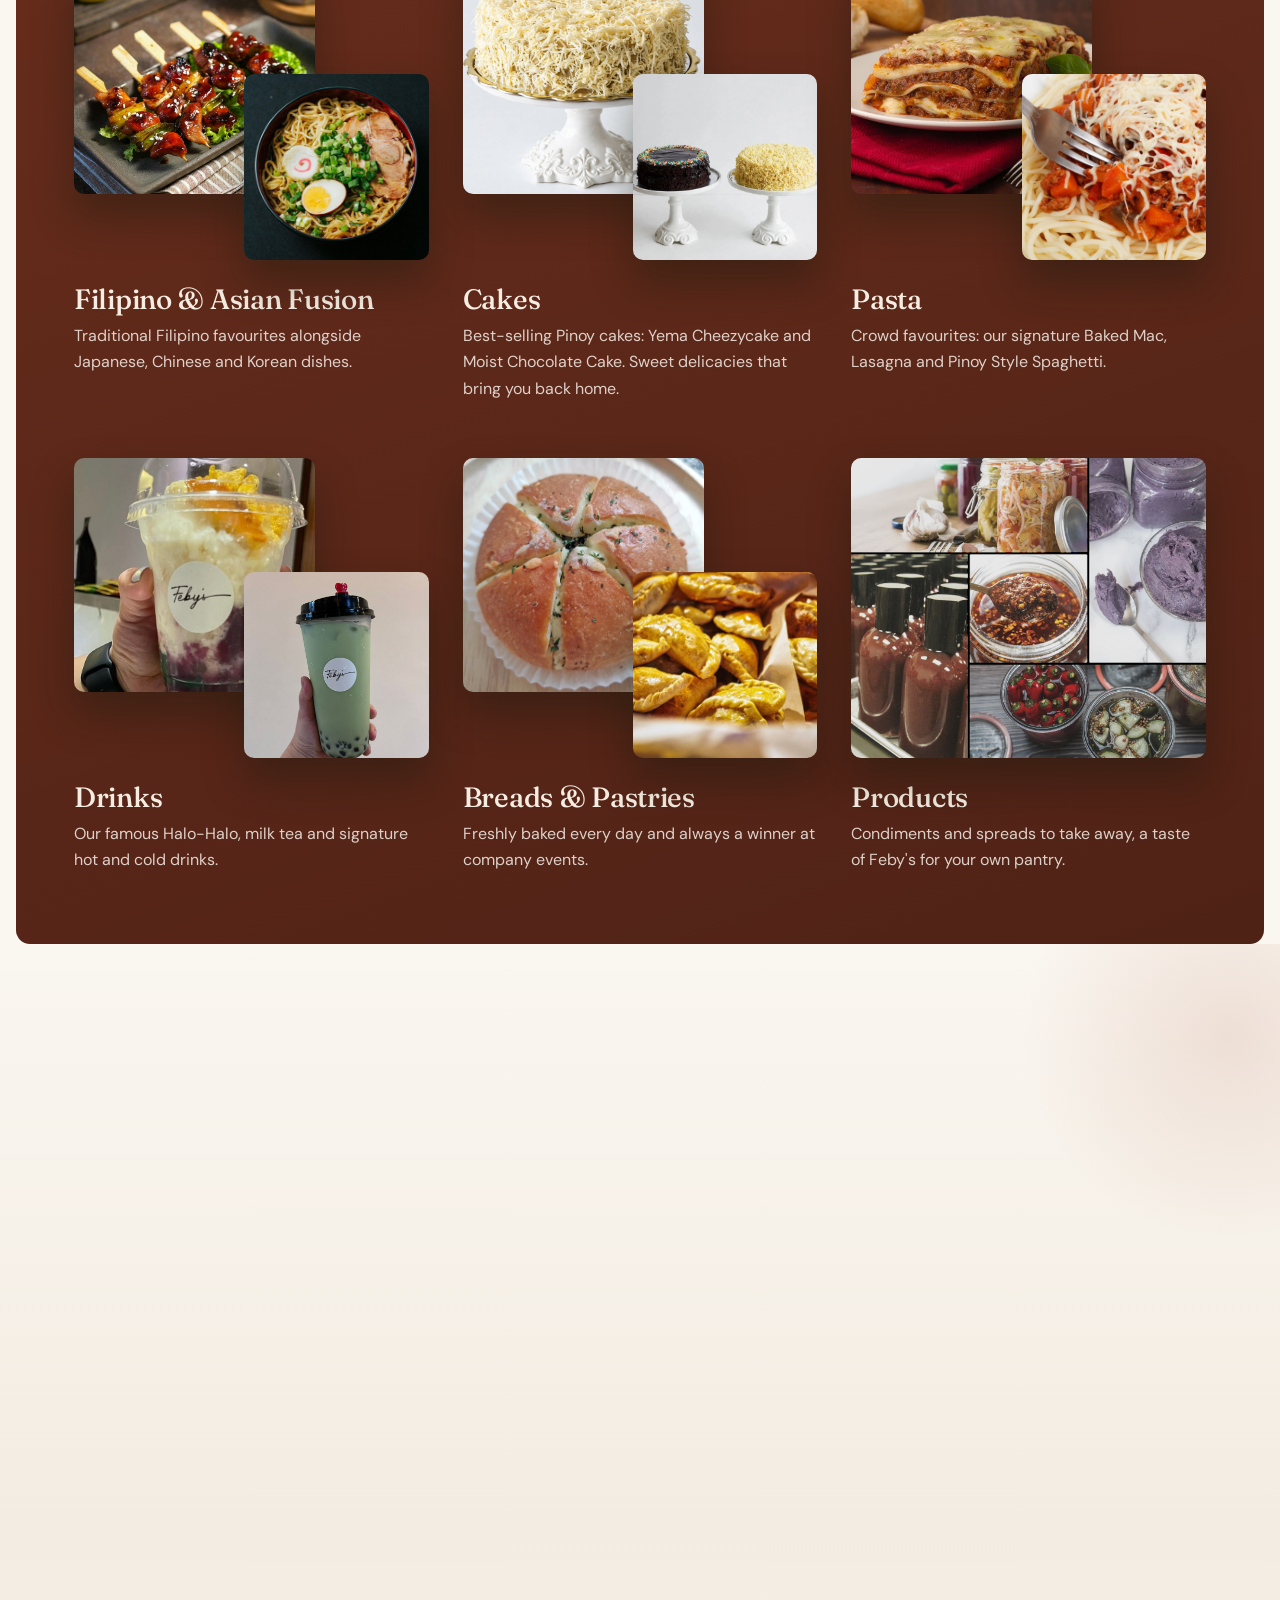
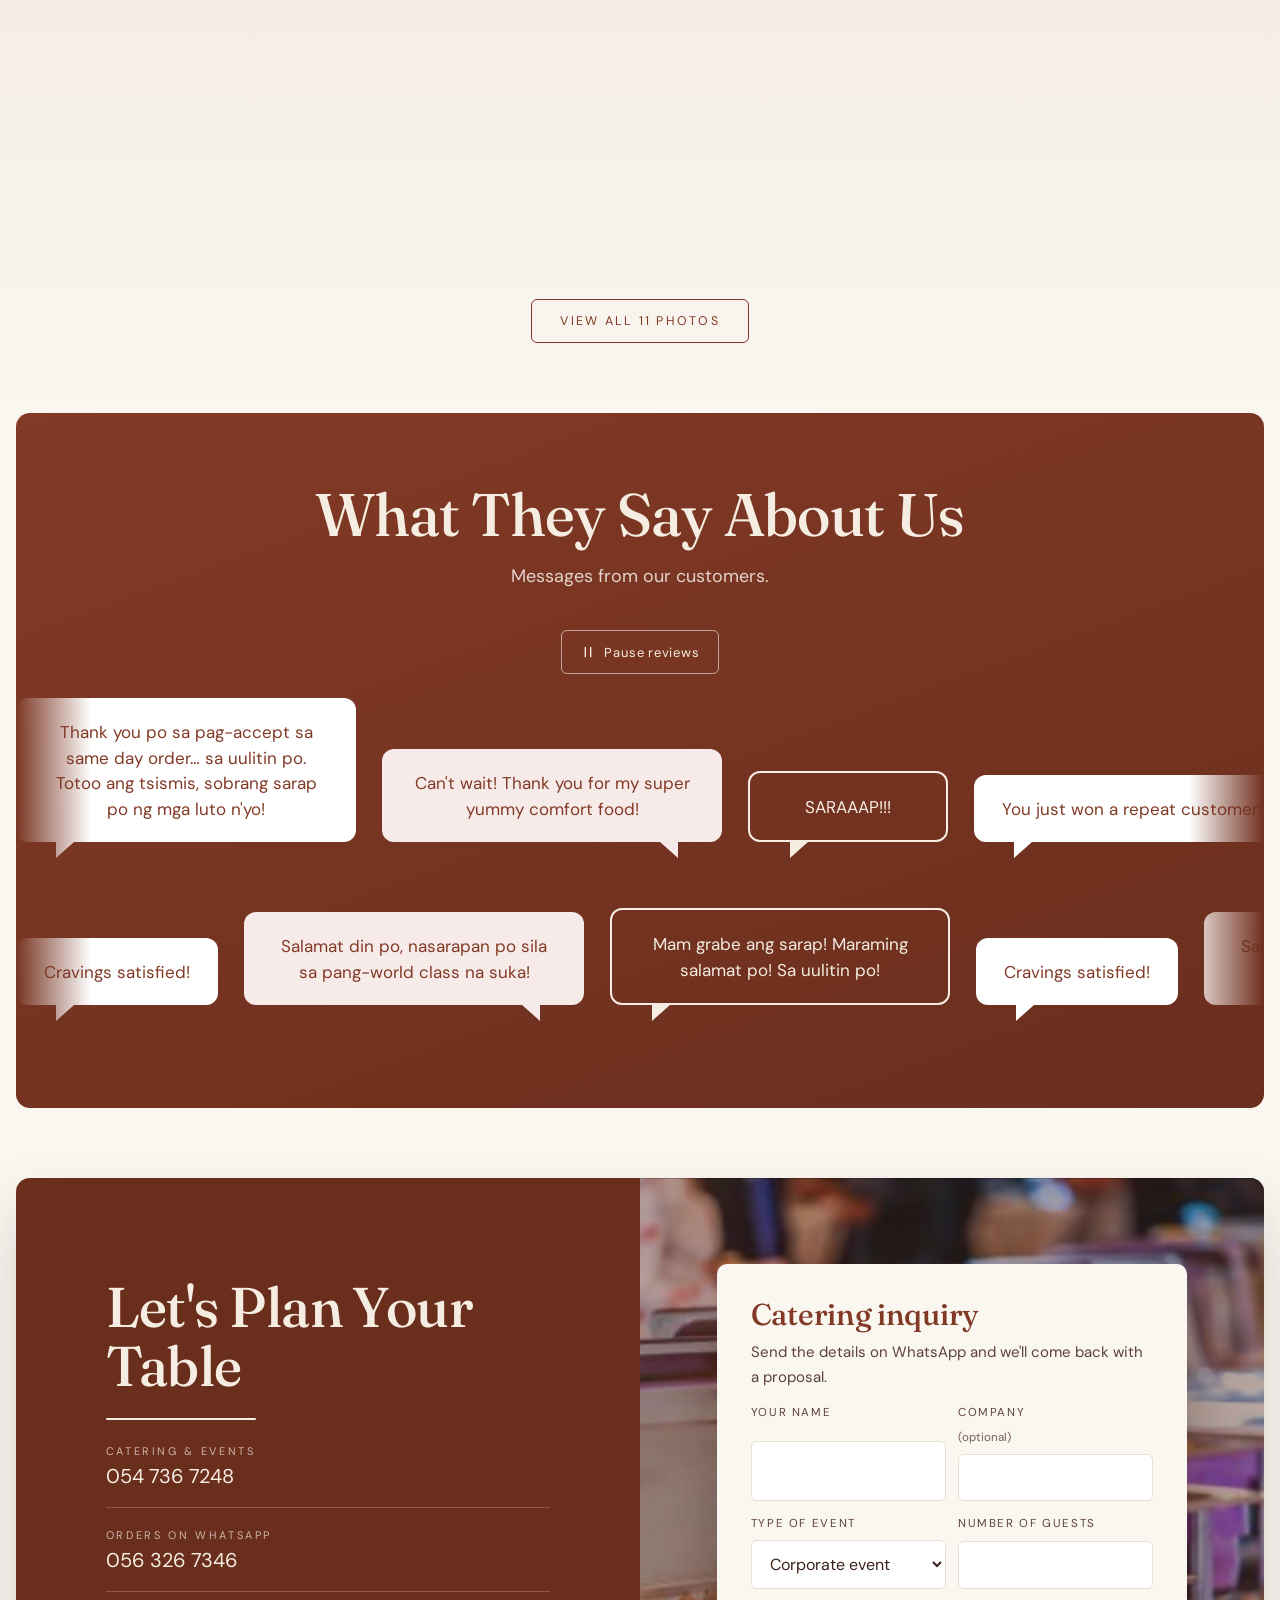
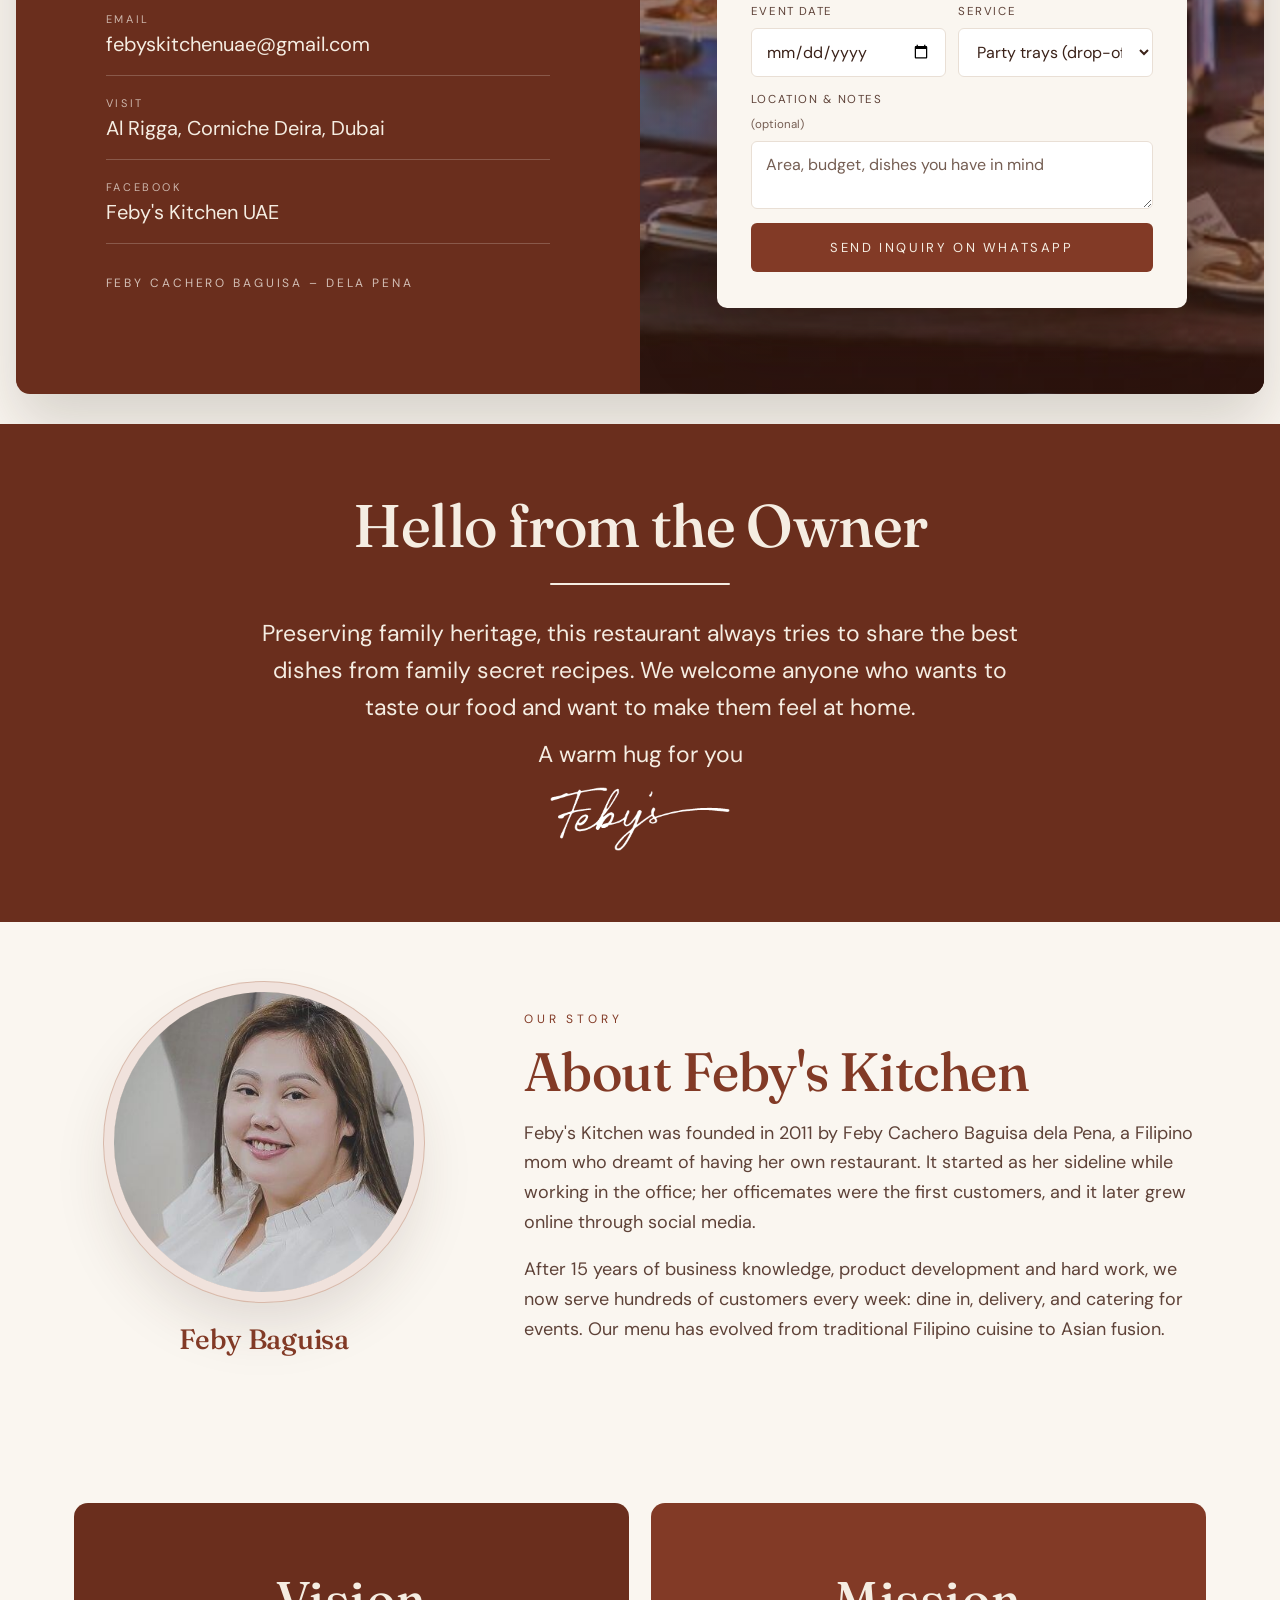
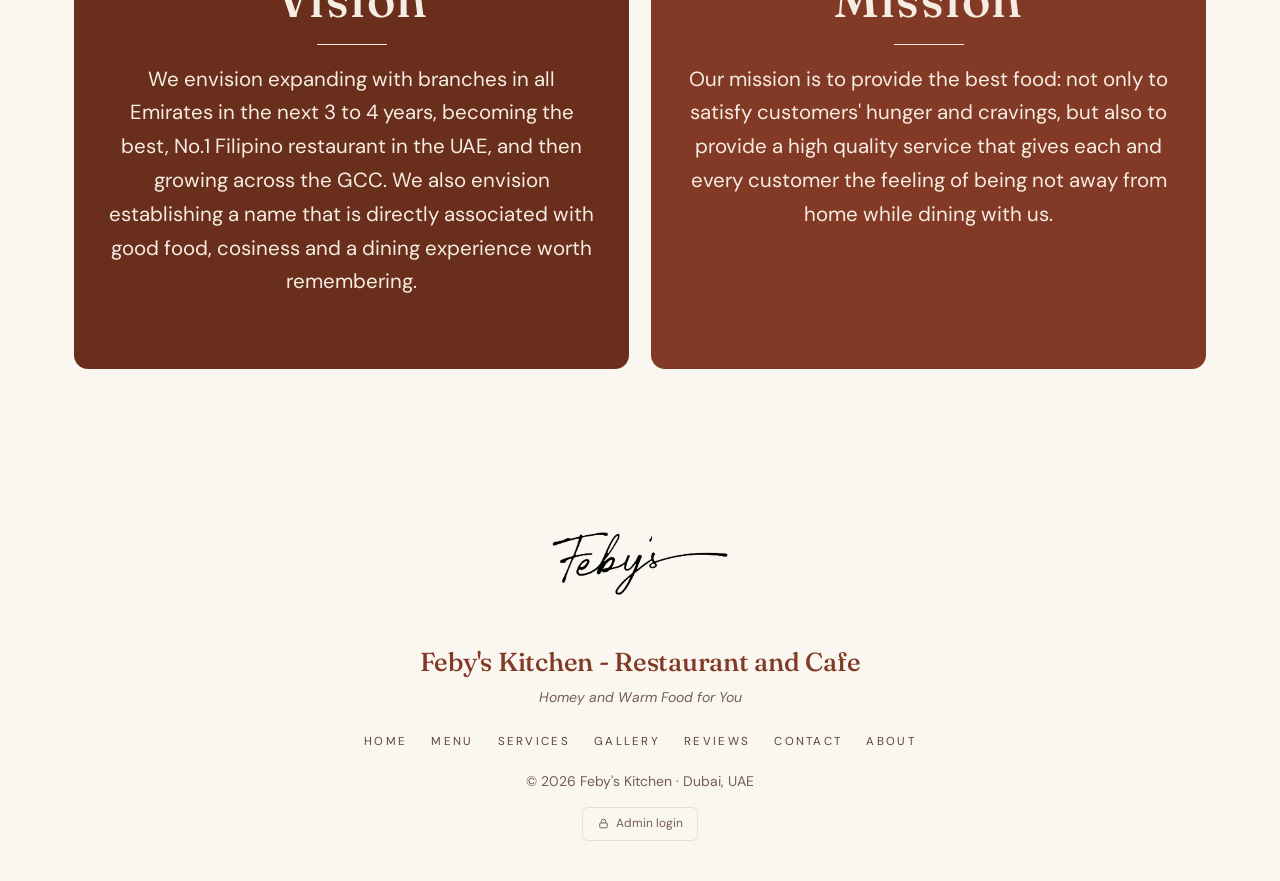
==== commit ea6b6cc4: "Merge branch 'online-order-page'" ====
--- a/index.html
+++ b/index.html
@@ -39,7 +39,7 @@
     </a>
     <nav class="nav-links" id="navLinks" aria-label="Main">
       <a href="#home">Home</a>
-      <a href="#order">Order Now<span aria-hidden="true">🍝</span></a>
+      <a href="menu.html">Order Now<span aria-hidden="true">🍝</span></a>
       <a href="#services">Services</a>
       <a href="#gallery">Gallery</a>
       <a href="#reviews">Reviews</a>
@@ -60,7 +60,7 @@
   <div class="wrap">
     <b class="n-tag"><i aria-hidden="true"></i><span id="noticeTitle">Holiday Packages</span></b>
     <span class="n-text" id="noticeText">are back and available every day. Advance booking required.</span>
-    <a class="n-link" href="#order">Order now <span aria-hidden="true">→</span></a>
+    <a class="n-link" href="menu.html">Order now <span aria-hidden="true">→</span></a>
   </div>
 </div>
 
@@ -80,7 +80,7 @@
     <p class="hero-sub reveal">Filipino culinary heritage since 2011, crafted for corporate catering, celebrations, party trays and the everyday table.</p>
     <div class="hero-cta reveal">
       <a class="btn btn-cream" href="#plan">Plan your event</a>
-      <a class="btn btn-line" href="#order">Order online</a>
+      <a class="btn btn-line" href="menu.html">Order online</a>
     </div>
   </div>
   <div class="hero-strip">
@@ -96,10 +96,11 @@
 <!-- ============ MENU · ORDER ONLINE ============ -->
 <section class="order" id="order">
   <div class="wrap">
-    <div class="sec-head reveal"><div class="eyebrow">Our menu</div><h2 class="display dark">Order Now</h2>
-      <p>Party trays, packages and Filipino favourites. Choose a category, then add dishes to your order.</p></div>
-    <div class="tabs" id="tabs"></div>
+    <div class="sec-head reveal"><h2 class="display dark">Order Now</h2>
+      <p>Six favourites from every category. Prices are in AED. Open the full menu for every dish, sizes and ordering on WhatsApp.</p></div>
+    <nav class="tabs tabs-links" id="tabs" aria-label="Menu categories"></nav>
     <div id="menuRoot"></div>
+    <div class="menu-more"><a class="btn btn-rust" href="menu.html">See the full menu &amp; order <span aria-hidden="true">→</span></a></div>
     <p class="fine" id="footnote">Prices exclude delivery charges. Chafing dish rental is charged separately. Pricing is subject to change based on availability.</p>
     <div class="order-cta">
       <div class="sec-head reveal"><div class="eyebrow">How to order</div><h2 class="display dark">Order through WhatsApp</h2>
@@ -320,7 +321,7 @@
     <img class="f-logo" src="media/logo_trns.png" width="1468" height="779" alt="Feby's logo" loading="lazy">
     <div class="f-name">Feby's Kitchen - Restaurant and Cafe</div>
     <div class="f-tag">Homey and Warm Food for You</div>
-    <nav class="f-nav" aria-label="Footer"><a href="#home">Home</a><a href="#order">Menu</a><a href="#services">Services</a><a href="#gallery">Gallery</a><a href="#reviews">Reviews</a><a href="#contact">Contact</a><a href="#about">About</a></nav>
+    <nav class="f-nav" aria-label="Footer"><a href="#home">Home</a><a href="menu.html">Menu</a><a href="#services">Services</a><a href="#gallery">Gallery</a><a href="#reviews">Reviews</a><a href="#contact">Contact</a><a href="#about">About</a></nav>
     <div class="copyright">© <span id="yr"></span> Feby's Kitchen · Dubai, UAE</div>
     <a class="admin-link" href="admin.html" target="_blank" rel="nofollow noopener"><svg viewBox="0 0 24 24"><rect x="5" y="11" width="14" height="9" rx="2"/><path d="M8 11V8a4 4 0 0 1 8 0v3"/></svg>Admin login</a>
   </div>
@@ -335,5 +336,6 @@
 <div class="toast" id="toast" role="status" aria-live="polite"></div>
 
 <script src="script.js"></script>
+<script src="track.js" defer></script>
 </body>
 </html>
--- a/styles.css
+++ b/styles.css
@@ -814,3 +814,294 @@
 body.admin-page .wa-state.warn{color:#b3261e;font-weight:600}
 body.admin-page #sWaSave.pulse{box-shadow:0 0 0 0 rgba(179,38,30,.5);animation:waPulse 1.6s infinite}
 @keyframes waPulse{70%{box-shadow:0 0 0 10px rgba(179,38,30,0)}100%{box-shadow:0 0 0 0 rgba(179,38,30,0)}}
+
+/* =========================================================
+   Order page (menu.html): Toast-style online ordering in the
+   Feby's look. Order details, sticky categories + search, dish
+   cards, dish dialog, order panel beside the menu.
+   ========================================================= */
+.sr-only{position:absolute;width:1px;height:1px;padding:0;margin:-1px;overflow:hidden;clip:rect(0 0 0 0);white-space:nowrap;border:0}
+.btn:disabled{opacity:.45;cursor:not-allowed;transform:none;box-shadow:none}
+
+/* home page: category links + button into the full menu */
+.tabs.tabs-links{position:static;margin-bottom:28px;padding-top:0;padding-bottom:0;background:none}
+a.tab{text-decoration:none}
+.menu-more{text-align:center;margin:30px 0 24px}
+
+/* order details band */
+.op-head{background:linear-gradient(160deg,var(--rust),var(--rust-d));color:var(--cream)}
+.op-head-in{display:flex;align-items:flex-end;justify-content:space-between;gap:22px 48px;padding-top:32px;padding-bottom:30px;flex-wrap:wrap}
+.op-crumb{display:flex;gap:8px;margin-bottom:10px;font-size:13px;color:rgba(246,239,232,.85)}
+.op-crumb a{color:var(--cream);text-underline-offset:3px}
+.op-head h1{font-family:var(--display);font-weight:500;font-size:clamp(36px,4.4vw,52px);line-height:1;letter-spacing:-.015em}
+.op-lede{margin-top:10px;font-size:17px;line-height:1.5;color:rgba(246,239,232,.9);max-width:44ch}
+.op-facts{display:grid;gap:14px;justify-items:start}
+.op-mode{display:inline-grid;grid-template-columns:1fr 1fr;gap:4px;padding:4px;border-radius:8px;background:rgba(40,16,9,.25);border:1px solid rgba(246,239,232,.25)}
+.op-mode input{position:absolute;opacity:0;pointer-events:none}
+.op-mode label{display:flex;align-items:center;justify-content:center;gap:8px;min-height:42px;padding:0 20px;border-radius:6px;font-size:15px;font-weight:500;color:var(--cream);cursor:pointer;transition:background .2s,color .2s}
+.op-mode label:hover{background:rgba(246,239,232,.1)}
+.op-mode svg{width:18px;height:18px;fill:none;stroke:currentColor;stroke-width:1.6;stroke-linejoin:round}
+.op-mode input:checked+label{background:var(--cream);color:var(--rust)}
+.op-mode input:focus-visible+label{outline:2px solid var(--cream);outline-offset:2px}
+.op-meta{list-style:none;display:grid;gap:6px;font-size:14px;color:rgba(246,239,232,.92)}
+.op-meta li{display:flex;align-items:center;gap:9px}
+.op-meta svg{width:16px;height:16px;flex:0 0 auto;fill:none;stroke:currentColor;stroke-width:1.6;stroke-linejoin:round}
+.op-meta a{color:var(--cream);text-underline-offset:3px}
+
+/* sticky categories + search */
+.op-bar{position:sticky;top:72px;z-index:30;background:rgba(250,246,240,.97);backdrop-filter:blur(8px);border-bottom:1px solid var(--line)}
+.op-bar-in{display:flex;align-items:center;gap:16px;padding-top:10px;padding-bottom:10px}
+.op-cats-wrap{position:relative;flex:1;min-width:0;display:flex;align-items:center}
+.op-cats{flex:1;min-width:0;display:flex;gap:4px;overflow-x:auto;scrollbar-width:none;scroll-behavior:smooth}
+.op-cats-wrap.overflow:not(.at-end) .op-cats{-webkit-mask-image:linear-gradient(90deg,#000 88%,transparent);mask-image:linear-gradient(90deg,#000 88%,transparent)}
+.op-cats-wrap.overflow:not(.at-start):not(.at-end) .op-cats{-webkit-mask-image:linear-gradient(90deg,transparent,#000 10%,#000 88%,transparent);mask-image:linear-gradient(90deg,transparent,#000 10%,#000 88%,transparent)}
+.op-cats-wrap.overflow.at-end:not(.at-start) .op-cats{-webkit-mask-image:linear-gradient(90deg,transparent,#000 10%);mask-image:linear-gradient(90deg,transparent,#000 10%)}
+.op-arrow{position:absolute;top:50%;z-index:2;display:grid;width:34px;height:34px;margin-top:-17px;place-items:center;opacity:0;pointer-events:none;border:1px solid var(--line);border-radius:50%;background:#fff;color:var(--rust);box-shadow:0 2px 6px rgba(58,42,32,.1);transition:background .2s,color .2s,opacity .2s}
+.op-arrow svg{width:16px;height:16px;fill:none;stroke:currentColor;stroke-width:2;stroke-linecap:round;stroke-linejoin:round}
+.op-arrow:hover{background:var(--rust);color:var(--cream);border-color:var(--rust)}
+.op-cats-wrap.overflow .op-arrow{opacity:1;pointer-events:auto}
+.op-cats-wrap.at-start .op-arrow.prev,.op-cats-wrap.at-end .op-arrow.next{opacity:0;pointer-events:none}
+@media (hover:none){.op-cats-wrap.overflow .op-arrow{opacity:0;pointer-events:none}}
+.op-arrow.prev{left:0}.op-arrow.next{right:0}
+.op-cats::-webkit-scrollbar{display:none}
+.op-chip{flex:0 0 auto;display:flex;align-items:center;min-height:40px;padding:0 14px;border-radius:6px;font-size:14px;font-weight:500;color:var(--ink-2);text-decoration:none;white-space:nowrap;transition:background .2s,color .2s}
+.op-chip:hover{background:var(--sage);color:var(--rust)}
+.op-chip.on{background:var(--rust);color:var(--cream)}
+.op-chip:focus-visible{outline:2px solid var(--rust);outline-offset:2px}
+.op-search{position:relative;flex:0 0 260px}
+.op-search svg{position:absolute;left:12px;top:50%;transform:translateY(-50%);width:18px;height:18px;fill:none;stroke:var(--muted);stroke-width:1.8;stroke-linecap:round;pointer-events:none}
+.op-search input{width:100%;height:42px;padding:0 38px;border:1px solid var(--line);border-radius:6px;background:#fff;font:inherit;font-size:16px}
+.op-search input:focus{outline:none;border-color:var(--rust);box-shadow:0 0 0 3px rgba(130,58,38,.15)}
+.op-search input::-webkit-search-cancel-button{display:none}
+.op-clear{position:absolute;right:6px;top:50%;transform:translateY(-50%);width:32px;height:32px;display:grid;place-items:center;border:0;border-radius:4px;background:none;color:var(--muted)}
+.op-clear svg{position:static;transform:none;width:16px;height:16px;stroke:currentColor;stroke-width:2;fill:none;stroke-linecap:round}
+.op-clear:hover{color:var(--rust)}
+
+/* menu + order panel */
+.op-layout{display:grid;grid-template-columns:minmax(0,1fr) 340px;gap:36px;align-items:start;padding-top:30px;padding-bottom:64px}
+.op-cat{margin-bottom:40px;scroll-margin-top:76px}
+.op-cat-head{display:flex;align-items:baseline;flex-wrap:wrap;gap:4px 12px;margin-bottom:14px}
+.op-cat-head h2{font-family:var(--display);font-weight:500;font-size:30px;line-height:1.1;letter-spacing:-.01em;color:var(--rust)}
+.op-cat-head p{font-size:15px;font-style:italic;color:var(--muted)}
+.op-grid{display:grid;grid-template-columns:repeat(2,minmax(0,1fr));gap:14px}
+.op-item{position:relative;display:flex;align-items:stretch;gap:14px;width:100%;padding:16px;text-align:left;font:inherit;color:var(--ink);background:#fff;border:1px solid var(--line);border-radius:var(--r);cursor:pointer;transition:border-color .2s,box-shadow .2s}
+.op-item:hover{border-color:#d9b9ab;box-shadow:0 8px 20px rgba(79,34,22,.08)}
+.op-item:focus-visible{outline:2px solid var(--rust);outline-offset:2px}
+.op-item-text{display:flex;flex-direction:column;flex:1;min-width:0}
+.op-item.has-pic{min-height:136px}
+.op-tags{display:flex;flex-wrap:wrap;align-items:center;gap:4px 8px;margin-top:4px}
+.op-tags .pax{margin-top:0}
+.op-tags .badge{margin:0;align-self:center;padding:2px 8px}
+.op-item-name{font-family:var(--display);font-weight:500;font-size:19px;line-height:1.2;overflow-wrap:anywhere}
+.op-item .pax{font-size:11px}
+.op-item-desc{margin-top:6px;font-size:14px;line-height:1.45;color:var(--ink-2);display:-webkit-box;-webkit-line-clamp:2;-webkit-box-orient:vertical;overflow:hidden}
+.op-item-price{margin-top:auto;padding-top:10px;padding-right:40px;font-size:15px;font-weight:700;color:var(--rust)}
+.op-item.has-pic .op-item-price{padding-right:0}
+.op-item-price.ask{font-weight:500;color:var(--ink-2)}
+.op-item-pic{flex:0 0 104px;height:104px;align-self:center;border-radius:8px;overflow:hidden;background:var(--rose-l)}
+.op-item-pic img{width:100%;height:100%;object-fit:cover;transition:transform .35s ease}
+.op-item:hover .op-item-pic img{transform:scale(1.05)}
+.op-plus{position:absolute;right:10px;bottom:10px;width:32px;height:32px;display:grid;place-items:center;border-radius:50%;background:#fff;border:1px solid var(--line);color:var(--rust);box-shadow:0 2px 6px rgba(58,42,32,.14);transition:background .2s,color .2s,border-color .2s}
+.op-plus svg{width:16px;height:16px;fill:none;stroke:currentColor;stroke-width:2;stroke-linecap:round}
+.op-item:hover .op-plus{background:var(--rust);border-color:var(--rust);color:var(--cream)}
+.op-empty{margin-bottom:30px;padding:48px 16px;text-align:center;background:#fff;border:1px dashed #dcc9bd;border-radius:var(--r)}
+.op-empty p{margin-bottom:16px;font-size:17px;color:var(--ink-2)}
+.op-menu .fine{margin-top:6px}
+
+.op-cart{position:sticky;top:150px;max-height:calc(100vh - 170px);display:flex;flex-direction:column;background:#fff;border:1px solid var(--line);border-radius:var(--r-lg);overflow:hidden}
+.op-cart-head{display:flex;align-items:baseline;justify-content:space-between;gap:10px;padding:16px 18px;background:var(--rust);color:var(--cream)}
+.op-cart-head h2{font-family:var(--display);font-weight:500;font-size:24px;letter-spacing:-.01em;line-height:1.1}
+.op-cart-head span{font-size:13px;color:rgba(246,239,232,.88)}
+.op-cart-body{flex:1;overflow:auto;padding:4px 18px}
+.op-line{display:grid;grid-template-columns:minmax(0,1fr) auto;gap:2px 12px;padding:14px 0;border-bottom:1px solid var(--line)}
+.op-line:last-child{border-bottom:0}
+.op-line-name b{display:block;font-size:15px;line-height:1.3;overflow-wrap:anywhere}
+.op-line-name span{display:block;font-size:13px;color:var(--muted)}
+.op-line-price{font-size:15px;font-weight:700;color:var(--rust);text-align:right;white-space:nowrap}
+.op-line-ctl{grid-column:1/-1;display:flex;align-items:center;gap:12px;margin-top:8px}
+.op-cart-empty{padding:34px 8px;text-align:center;color:var(--muted)}
+.op-cart-empty svg{display:block;width:36px;height:36px;margin:0 auto 10px;fill:none;stroke:#c9a596;stroke-width:1.4}
+.op-cart-empty p:first-of-type{font-weight:500;color:var(--ink-2)}
+.op-cart-foot{padding:16px 18px;border-top:1px solid var(--line);background:var(--paper)}
+.op-cart-foot .tot b{font-size:24px}
+.op-cart-foot .note{margin-bottom:14px;font-size:13px;line-height:1.45;color:var(--muted)}
+
+/* dish dialog */
+.dish{border:0;padding:0;margin:auto;width:min(560px,calc(100vw - 32px));max-height:min(88vh,820px);border-radius:var(--r-lg);background:var(--paper);color:var(--ink);box-shadow:0 30px 80px rgba(40,16,9,.35);overflow:hidden;flex-direction:column}
+.dish[open]{display:flex;animation:dishIn .24s cubic-bezier(.16,1,.3,1)}
+.dish::backdrop{background:rgba(40,16,9,.55)}
+@keyframes dishIn{from{opacity:0;transform:translateY(14px)}}
+.dish-body{flex:1;overflow:auto}
+.dish-pic{aspect-ratio:16/10;background:var(--rose-l)}
+.dish-pic img{width:100%;height:100%;object-fit:cover}
+.dish-info{padding:20px 24px 12px}
+.dish.no-pic .dish-info{padding-top:26px}
+.dish.no-pic .dish-info h2{padding-right:52px}
+.dish.no-pic .dish-x{background:var(--sage);box-shadow:none}
+.dish-info h2{font-family:var(--display);font-weight:500;font-size:30px;line-height:1.1;letter-spacing:-.01em;color:var(--rust)}
+.dish-info .op-tags{margin-top:8px}
+.dish-desc{margin-top:10px;font-size:16px;color:var(--ink-2)}
+.dish-incl{margin-top:16px}
+.dish-incl h3,.dish-opts legend{margin-bottom:8px;padding:0;font-size:12px;font-weight:500;letter-spacing:.14em;text-transform:uppercase;color:var(--muted)}
+.dish-incl ul{list-style:none;display:grid;gap:4px}
+.dish-incl li{position:relative;padding-left:16px;font-size:15px;color:var(--ink-2)}
+.dish-incl li::before{content:"";position:absolute;left:2px;top:12px;width:8px;height:1px;background:var(--rust)}
+.dish-opts{margin-top:18px;border:0;display:grid;gap:8px}
+.dish-opt{display:flex;align-items:center;gap:12px;min-height:48px;padding:10px 14px;background:#fff;border:1px solid var(--line);border-radius:8px;cursor:pointer;transition:border-color .2s,background .2s}
+.dish-opt:hover{border-color:#d9b9ab}
+.dish-opt input{width:18px;height:18px;accent-color:var(--rust)}
+.dish-opt span{flex:1}
+.dish-opt b{color:var(--rust)}
+.dish-opt:has(input:checked){border-color:var(--rust);background:var(--sage)}
+.dish-note{margin-top:12px;font-size:14px;color:var(--muted)}
+.dish-note:empty{display:none}
+.dish-foot{display:flex;align-items:center;gap:12px;padding:14px 24px;border-top:1px solid var(--line);background:#fff}
+.dish-qty{flex:0 0 auto}
+.dish-qty button{width:38px;height:38px}
+.dish-qty button:disabled{opacity:.4;cursor:default}
+.qty button{display:inline-grid;place-items:center}
+.qty .ico{width:14px;height:14px;fill:none;stroke:currentColor;stroke-width:2;stroke-linecap:round}
+.dish-add{flex:1;padding:14px 16px;letter-spacing:.1em}
+.dish-x{position:absolute;top:12px;right:12px;z-index:2;width:40px;height:40px;display:grid;place-items:center;border:0;border-radius:50%;background:rgba(255,255,255,.95);color:var(--ink);box-shadow:0 4px 12px rgba(0,0,0,.18)}
+.dish-x svg{width:18px;height:18px;fill:none;stroke:currentColor;stroke-width:2;stroke-linecap:round}
+.dish-x:focus-visible{outline:2px solid var(--rust);outline-offset:2px}
+
+/* phones: order bar */
+.op-mbar{display:none}
+.op-mbar-btn{display:flex;align-items:center;gap:12px;width:100%;min-height:54px;padding:0 18px;border:0;border-radius:var(--r);background:var(--rust);color:var(--cream);font-size:16px;font-weight:500;box-shadow:0 10px 24px rgba(79,34,22,.28)}
+.op-mbar-btn .count{min-width:26px;height:26px;display:grid;place-items:center;border-radius:999px;background:var(--cream);color:var(--rust);font-size:13px;font-weight:700}
+.op-mbar-btn b{margin-left:auto}
+
+@media (max-width:1080px){
+  .op-layout{grid-template-columns:minmax(0,1fr) 300px;gap:24px}
+  .op-grid{grid-template-columns:1fr}
+}
+@media (max-width:860px){
+  .op-layout{grid-template-columns:1fr}
+  .op-grid{grid-template-columns:repeat(2,minmax(0,1fr))}
+  .op-cart{display:none}
+  .op-mbar{display:block;position:fixed;left:0;right:0;bottom:0;z-index:40;padding:12px 16px calc(12px + env(safe-area-inset-bottom));background:linear-gradient(rgba(250,246,240,0),rgba(250,246,240,.96) 35%);transform:translateY(110%);visibility:hidden;transition:transform .25s ease,visibility 0s .25s}
+  .op-mbar.show{transform:none;visibility:visible;transition:transform .25s ease}
+  .menu-page footer{padding-bottom:110px}
+  .menu-page .toast{bottom:92px}
+}
+@media (max-width:640px){
+  .op-grid{grid-template-columns:1fr}
+  .op-head-in{padding-top:18px;padding-bottom:20px;gap:16px}
+  .op-lede{display:none}
+  .op-crumb{margin-bottom:6px}
+  .op-bar-in{flex-direction:column;align-items:stretch;gap:6px;padding-top:8px;padding-bottom:6px}
+  .op-search{flex:none}
+  .op-cat{scroll-margin-top:112px}
+  .op-cat-head h2{font-size:26px}
+  .op-item-pic{flex-basis:92px;height:92px}
+  .dish{width:100vw;max-width:100vw;margin:auto 0 0;border-radius:var(--r-lg) var(--r-lg) 0 0;max-height:92vh}
+  .dish-foot{padding:12px 16px calc(12px + env(safe-area-inset-bottom))}
+  .dish-info{padding:18px 18px 10px}
+}
+@media (prefers-reduced-motion:reduce){
+  .dish[open]{animation:none}
+  .op-item-pic img,.op-mbar{transition:none}
+}
+
+/* ---------- home: printed-menu board on one clipboard ---------- */
+.clipboard{position:relative;margin:34px auto 0;max-width:1180px;padding:40px 22px 20px;background:#fffdf9;border:1px solid var(--line);border-radius:var(--r-lg);box-shadow:0 18px 40px rgba(79,34,22,.12),0 2px 0 #eadfd3}
+.clip{position:absolute;top:-20px;left:50%;width:150px;height:40px;margin-left:-75px;border-radius:10px 10px 8px 8px;background:linear-gradient(var(--rust),var(--rust-d));box-shadow:0 6px 14px rgba(79,34,22,.25)}
+.clip::before{content:"";position:absolute;top:9px;left:50%;width:46px;height:12px;margin-left:-23px;border-radius:999px;background:var(--cream);box-shadow:inset 0 2px 3px rgba(79,34,22,.35)}
+.board-mast{display:flex;align-items:flex-end;justify-content:center;gap:10px;margin:-6px 0 14px}
+.board-mast img{width:120px;height:auto}
+.board-mast span{font-family:var(--display);font-weight:500;font-size:22px;line-height:1;color:var(--rust);padding-bottom:8px}
+.board{columns:4 230px;column-gap:14px}
+.board.laid{columns:auto;display:flex;align-items:flex-start;gap:14px}
+.bcol{flex:1;min-width:0;display:flex;flex-direction:column;gap:14px}
+.board.laid .bp{margin:0}
+.board.filled{align-items:stretch}
+.board.filled .bcol > :last-child{flex-grow:1}
+.bph{position:relative;margin:0;border-radius:var(--r);overflow:hidden;background:var(--rose-l)}
+.bph img{width:100%;height:100%;object-fit:cover}
+.bph figcaption{position:absolute;left:8px;bottom:8px;right:8px;width:fit-content;max-width:calc(100% - 16px);padding:3px 8px;border-radius:4px;background:rgba(255,253,249,.94);color:var(--ink);font-size:11px;font-weight:700;letter-spacing:.06em;text-transform:uppercase;line-height:1.35}
+.bph figcaption b{color:var(--rust);margin-left:4px}
+.bp{break-inside:avoid;display:inline-block;width:100%;margin:0 0 14px;padding:14px 14px 10px;border-radius:var(--r);text-align:left;vertical-align:top}
+.bp-light{background:#f8f1e8}
+.bp-tint{background:#efdcd3}
+.bp-dark{background:linear-gradient(160deg,var(--rust),var(--rust-d));color:var(--cream)}
+.bp h3{display:inline-block;padding:4px 10px 5px;border-radius:6px;background:var(--rust);font-family:var(--display);font-weight:500;font-size:19px;line-height:1.05;letter-spacing:-.005em;color:var(--cream)}
+.bp-dark h3{background:var(--cream);color:var(--rust)}
+.bp-note{margin-top:5px}
+.bp-note{margin-top:1px;font-size:12px;font-style:italic;color:var(--ink-2)}
+.bp-dark .bp-note{color:rgba(246,239,232,.86)}
+.bp ul{list-style:none;margin-top:6px}
+.br{padding:5px 0;border-top:1px dashed rgba(130,58,38,.22)}
+.br:first-child{border-top:0}
+.bp-dark .br{border-color:rgba(246,239,232,.3)}
+.br-top{display:flex;align-items:baseline;gap:6px}
+.br-name{min-width:0;font-family:var(--sans);font-weight:700;font-size:12px;line-height:1.25;letter-spacing:.04em;text-transform:uppercase;color:var(--ink)}
+.br-dots{flex:1;min-width:10px;border-bottom:1.5px dotted rgba(130,58,38,.35);transform:translateY(-3px)}
+.br-price{font-size:12.5px;font-weight:700;color:var(--rust);white-space:nowrap}
+.br-tags{display:flex;flex-wrap:wrap;align-items:center;gap:2px 6px;margin-top:1px}
+.br-portion{font-size:11px;letter-spacing:.08em;text-transform:uppercase;color:var(--rust)}
+.br-badge{padding:0 6px;border-radius:3px;background:var(--rust);color:var(--cream);font-size:11px;font-weight:700;letter-spacing:.06em;text-transform:uppercase}
+.br-sub{margin-top:1px;font-size:11.5px;line-height:1.35;color:var(--ink-2);display:-webkit-box;-webkit-line-clamp:2;-webkit-box-orient:vertical;overflow:hidden}
+.br-opts{-webkit-line-clamp:1}
+.bp-dark .br-name,.bp-dark .br-price{color:var(--cream)}
+.bp-dark .br-dots{border-color:rgba(246,239,232,.42)}
+.bp-dark .br-portion{color:#f3c9a8}
+.bp-dark .br-sub{color:rgba(246,239,232,.86)}
+.bp-dark .br-badge{background:var(--cream);color:var(--rust)}
+/* a highlighted dish, boxed like a special on a printed menu */
+.br.hot{margin:3px -7px;padding:6px 7px;border:0;border-radius:6px;background:var(--rust)}
+.br.hot + .br{border-top:0}
+.br.hot .br-name,.br.hot .br-price{color:var(--cream)}
+.br.hot .br-dots{border-color:rgba(246,239,232,.45)}
+.br.hot .br-portion{color:#f3c9a8}
+.br.hot .br-badge{background:var(--cream);color:var(--rust)}
+.br.hot .br-sub{color:rgba(246,239,232,.88)}
+.bp-dark .br.hot{background:var(--cream)}
+.bp-dark .br.hot .br-name,.bp-dark .br.hot .br-price,.bp-dark .br.hot .br-portion{color:var(--rust)}
+.bp-dark .br.hot .br-dots{border-color:rgba(130,58,38,.35)}
+.bp-dark .br.hot .br-sub{color:var(--ink-2)}
+.bp-dark .br.hot .br-badge{background:var(--rust);color:var(--cream)}
+.bp-link{display:inline-block;margin-top:6px;padding-bottom:1px;border-bottom:1px solid rgba(130,58,38,.35);font-size:11px;font-weight:700;letter-spacing:.1em;text-transform:uppercase;color:var(--rust);text-decoration:none}
+.bp-link:hover{border-color:var(--rust)}
+.bp-link:focus-visible{outline:2px solid currentColor;outline-offset:3px}
+.bp-dark .bp-link{color:var(--cream);border-color:rgba(246,239,232,.5)}
+.order .menu-more{margin:22px 0 16px}
+@media (max-width:640px){
+  .clipboard{margin-top:28px;padding:34px 10px 10px}
+  .board{columns:2 160px;column-gap:8px}
+  .bp{margin-bottom:8px;padding:11px 10px 8px}
+  .bp h3{font-size:18px}
+  .br-name{font-size:11.5px;letter-spacing:.02em}
+  .br-price{font-size:12px}
+  .br-sub{-webkit-line-clamp:1}
+  .br.bundle .br-sub{-webkit-line-clamp:2}
+  .board.laid,.bcol{gap:8px}
+  .board-mast{margin:-4px 0 10px}
+  .board-mast img{width:96px}
+  .board-mast span{font-size:19px;padding-bottom:6px}
+  .br-badge{letter-spacing:.03em;padding:0 5px}
+}
+@media (max-width:400px){ .br-dots{visibility:hidden;min-width:6px} }
+@media (max-width:360px){ .board{columns:1} }
+
+
+.op-clear[hidden]{display:none}
+
+/* board panels: the whole panel opens its category on the menu page */
+.bp{position:relative;cursor:pointer;transition:transform .25s cubic-bezier(.16,1,.3,1),box-shadow .25s ease}
+.bp-link::after{content:"";position:absolute;inset:0;border-radius:inherit}
+.bp:hover{transform:translateY(-3px);box-shadow:0 12px 26px rgba(79,34,22,.16)}
+.bp-light:hover{background:#f5eadf}
+.bp-tint:hover{background:#ead2c7}
+.bp-dark:hover{box-shadow:0 12px 26px rgba(79,34,22,.3)}
+.bp h3{transition:transform .25s cubic-bezier(.16,1,.3,1)}
+.bp:hover h3{transform:translateX(3px)}
+.bp:hover .bp-link{border-color:currentColor}
+.bp:focus-within{outline:2px solid var(--rust);outline-offset:3px}
+.bp-dark:focus-within{outline-color:var(--rust-d)}
+.bp-link:focus-visible{outline:none}
+@media (prefers-reduced-motion:reduce){
+  .bp,.bp h3{transition:none}
+  .bp:hover{transform:none}
+  .bp:hover h3{transform:none}
+}
